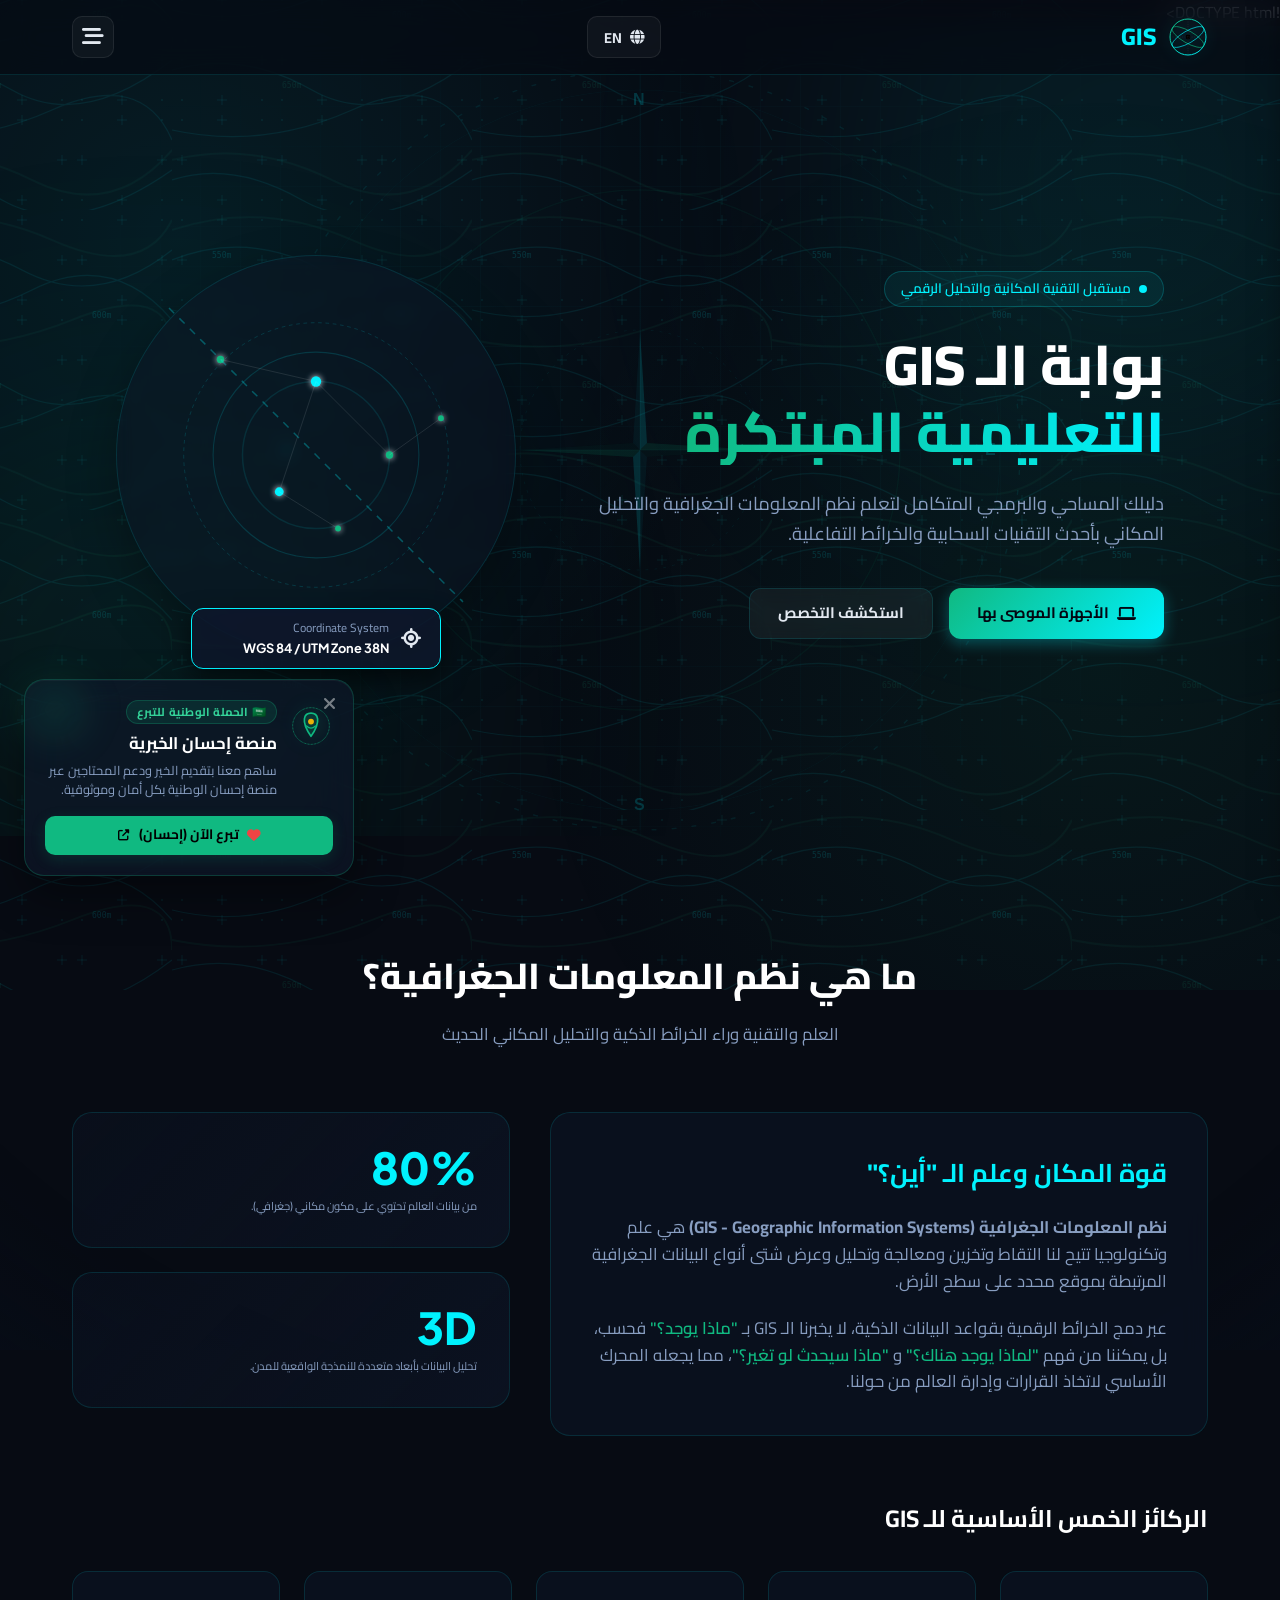
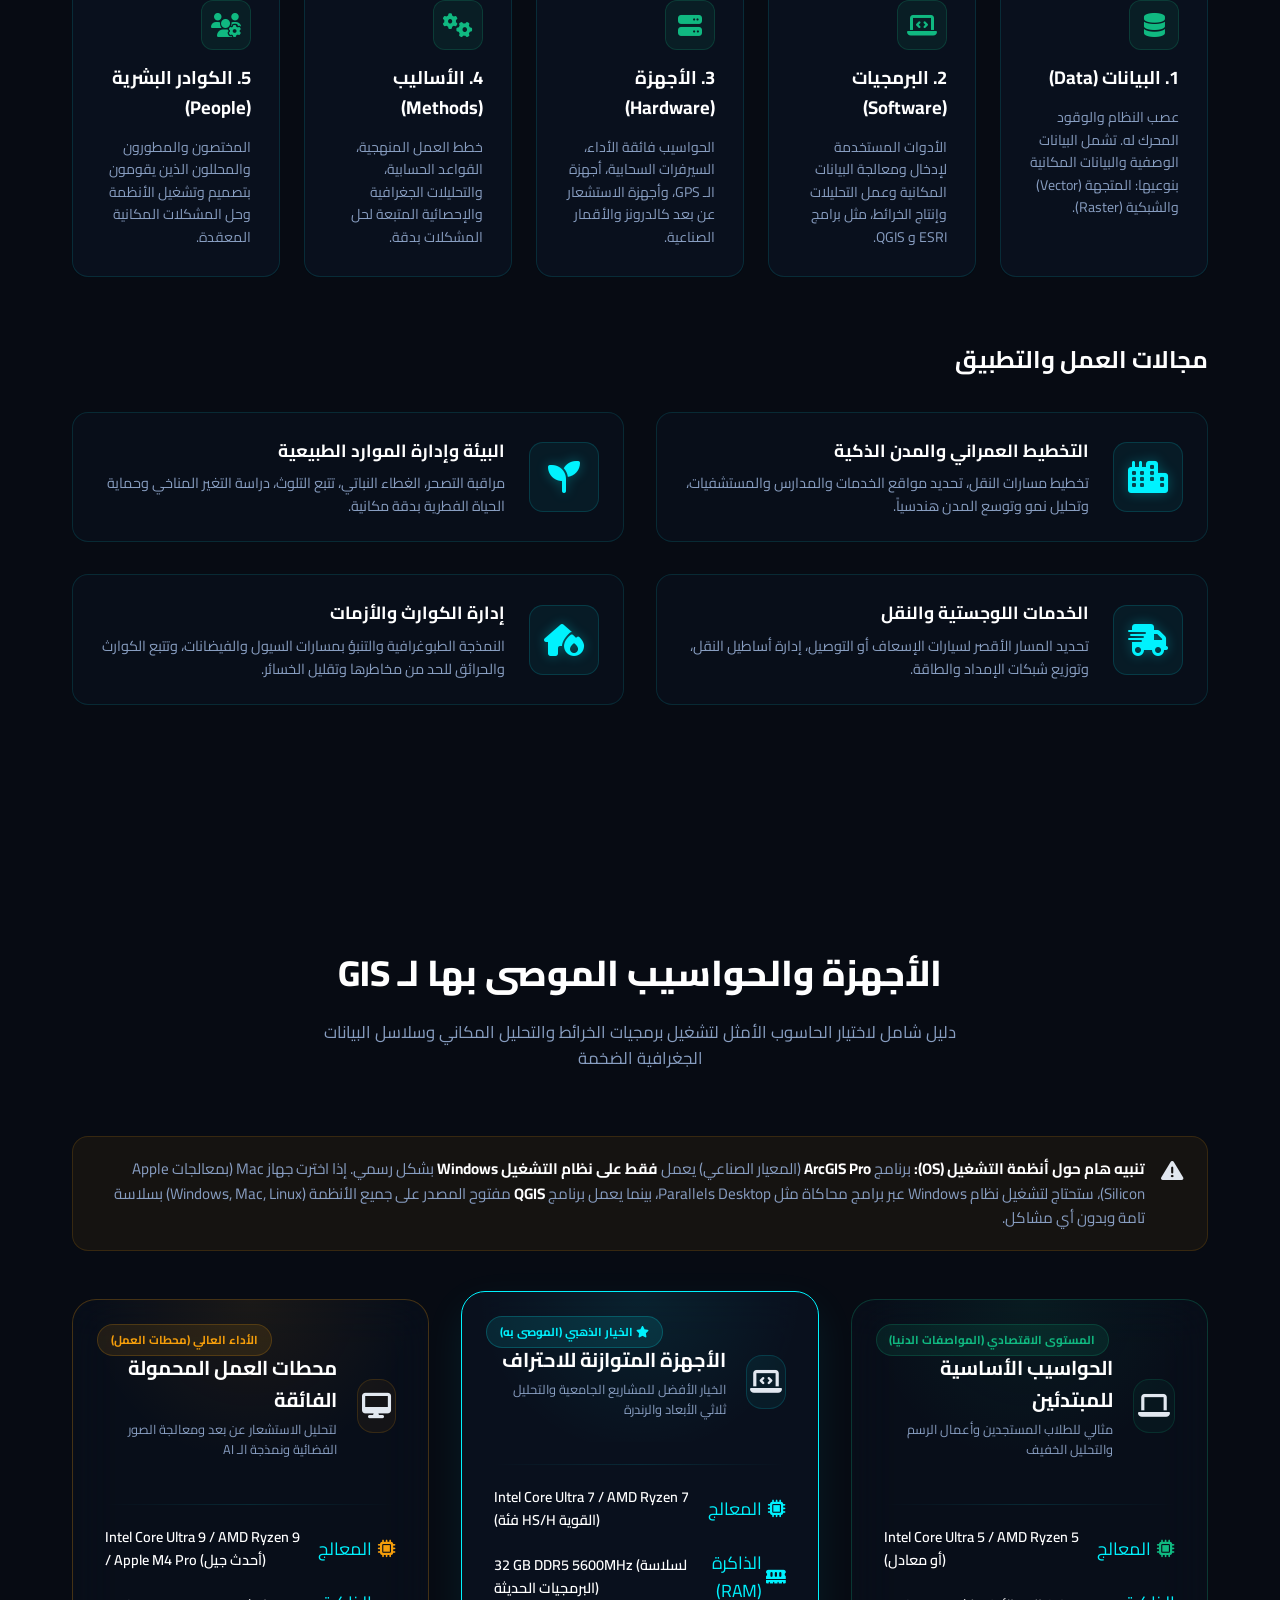
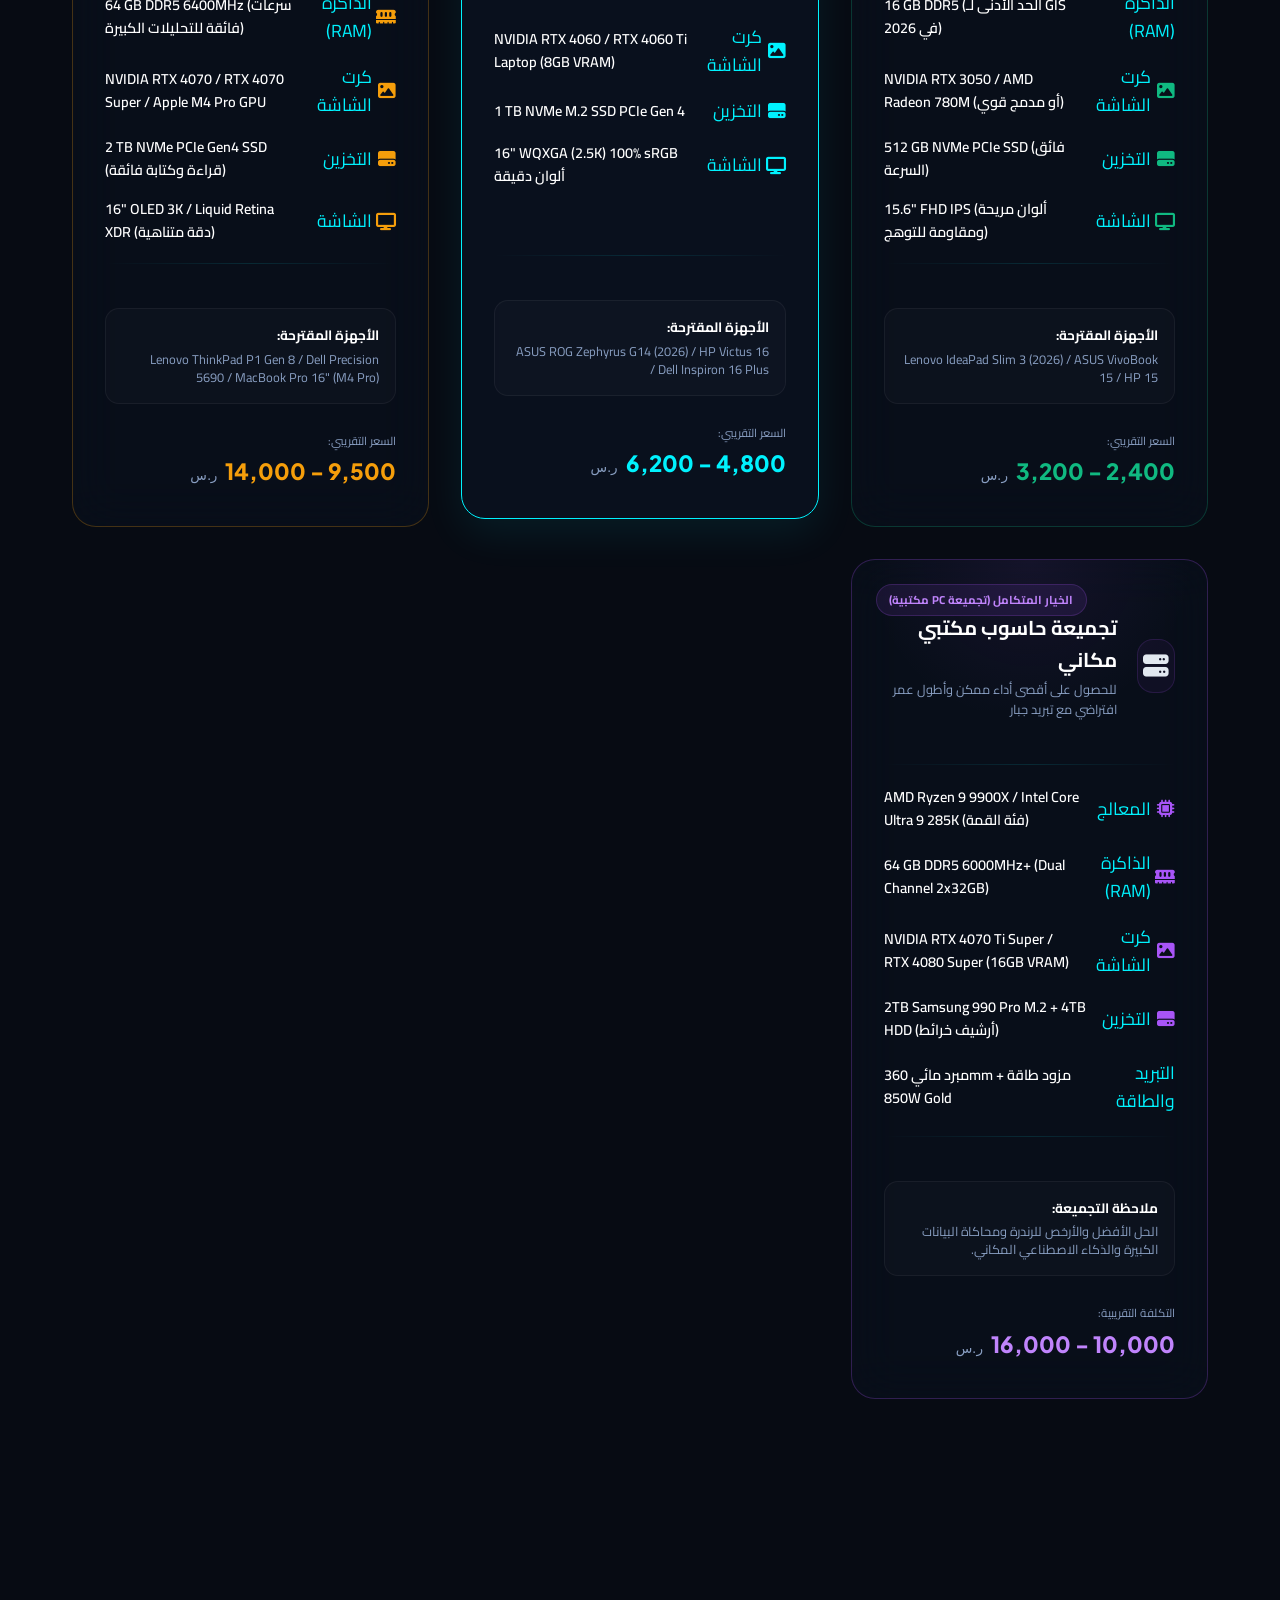
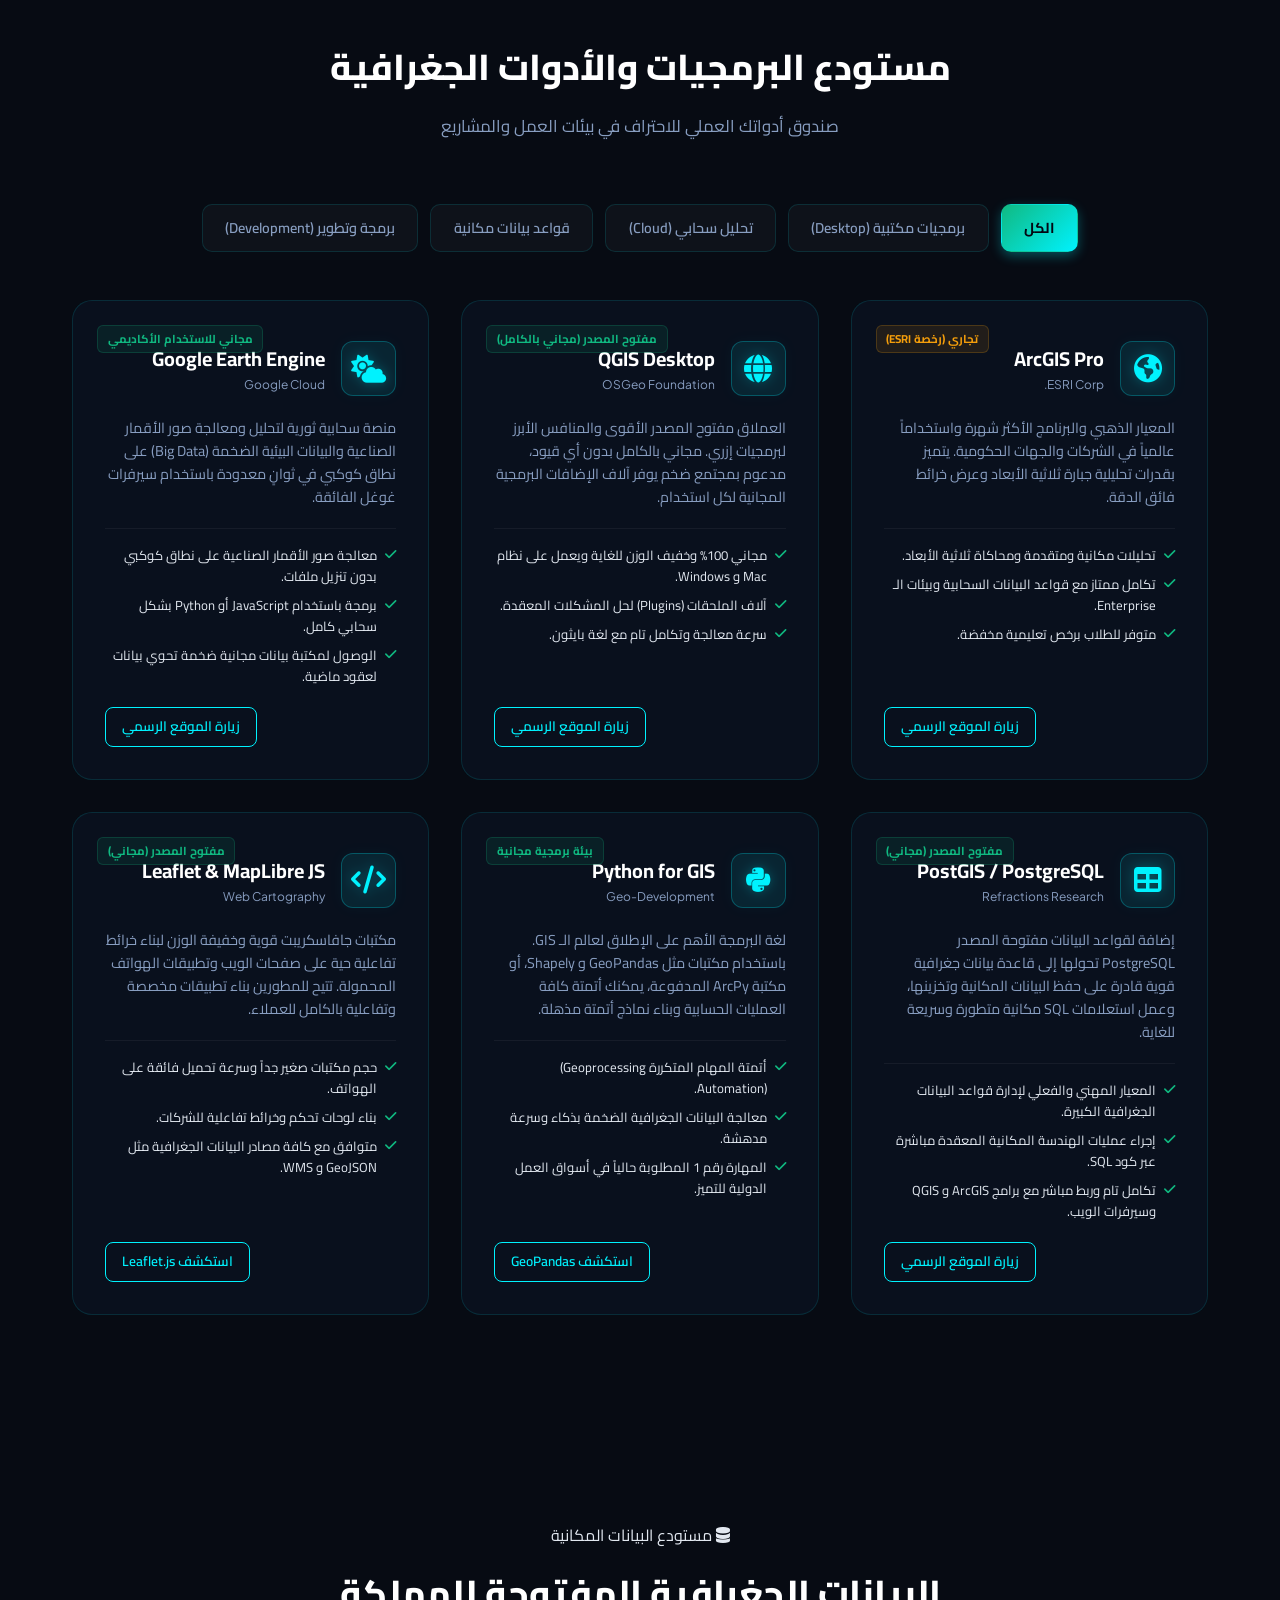
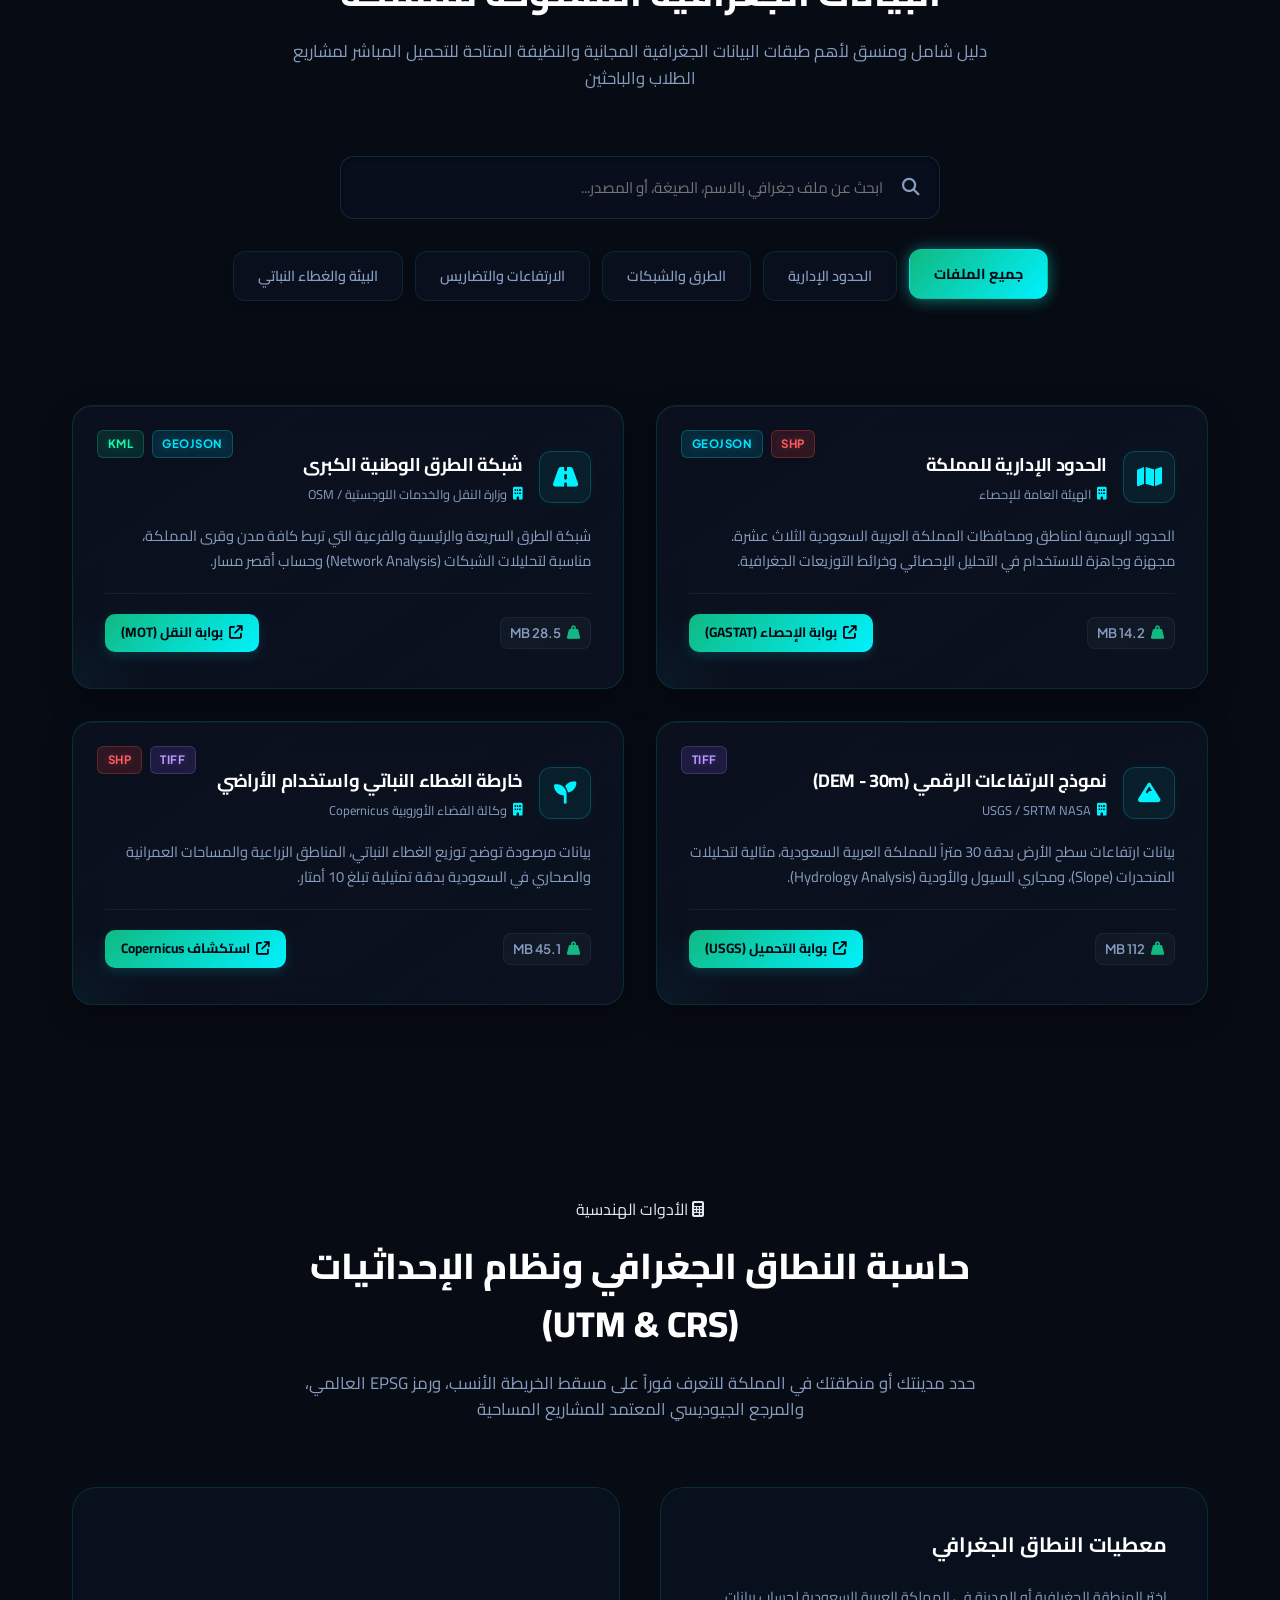
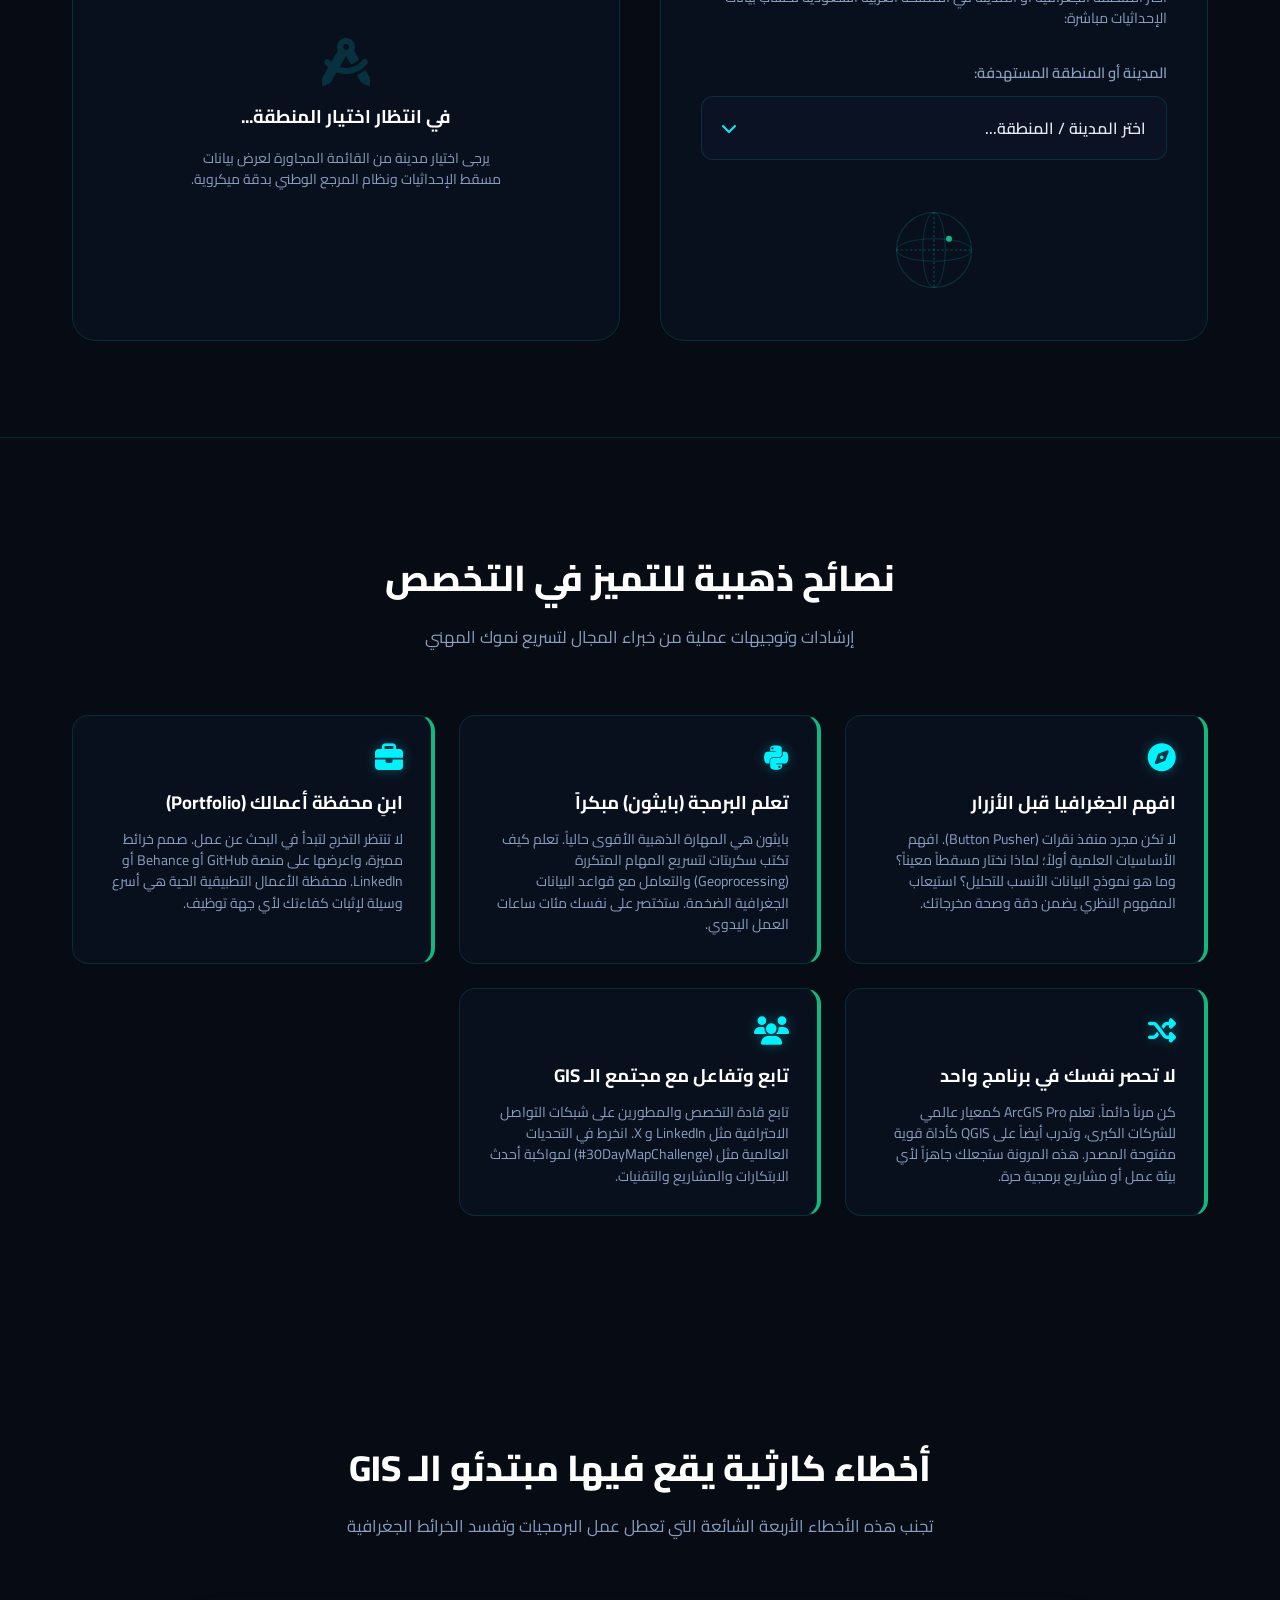
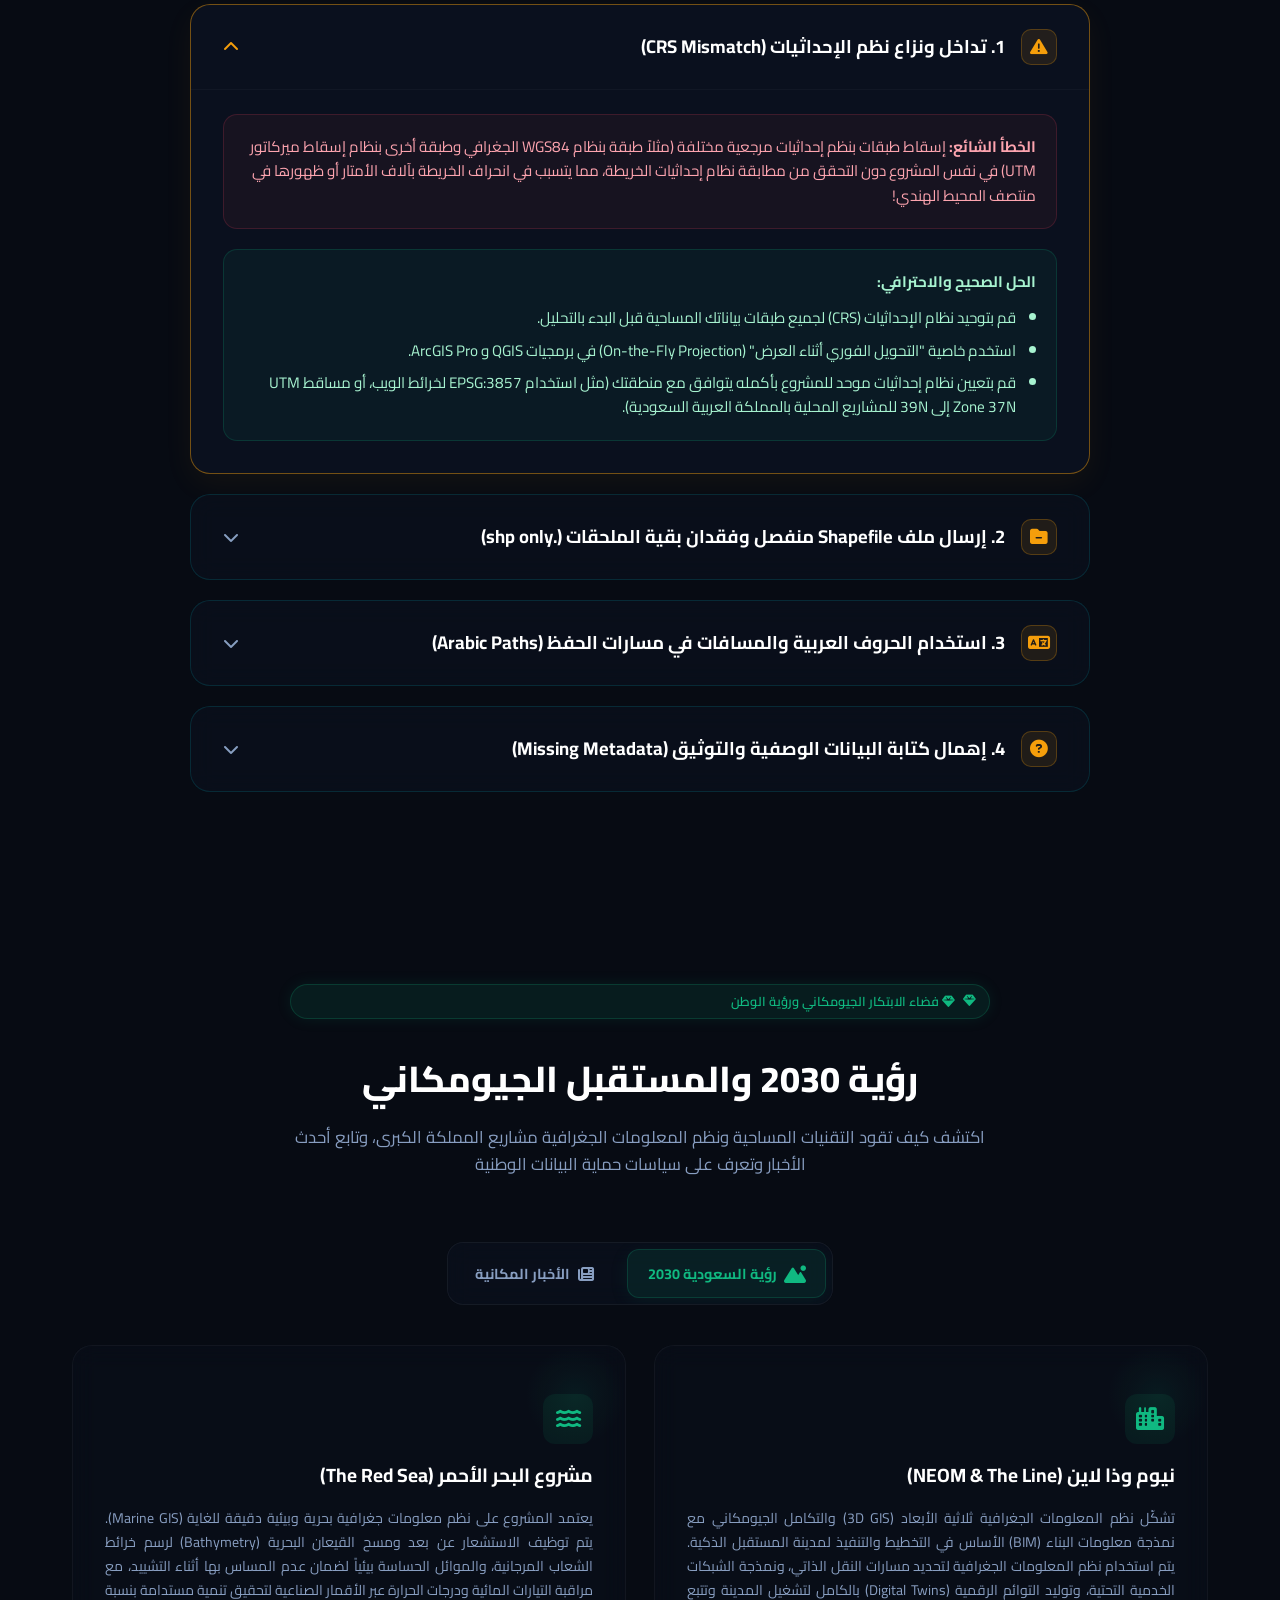
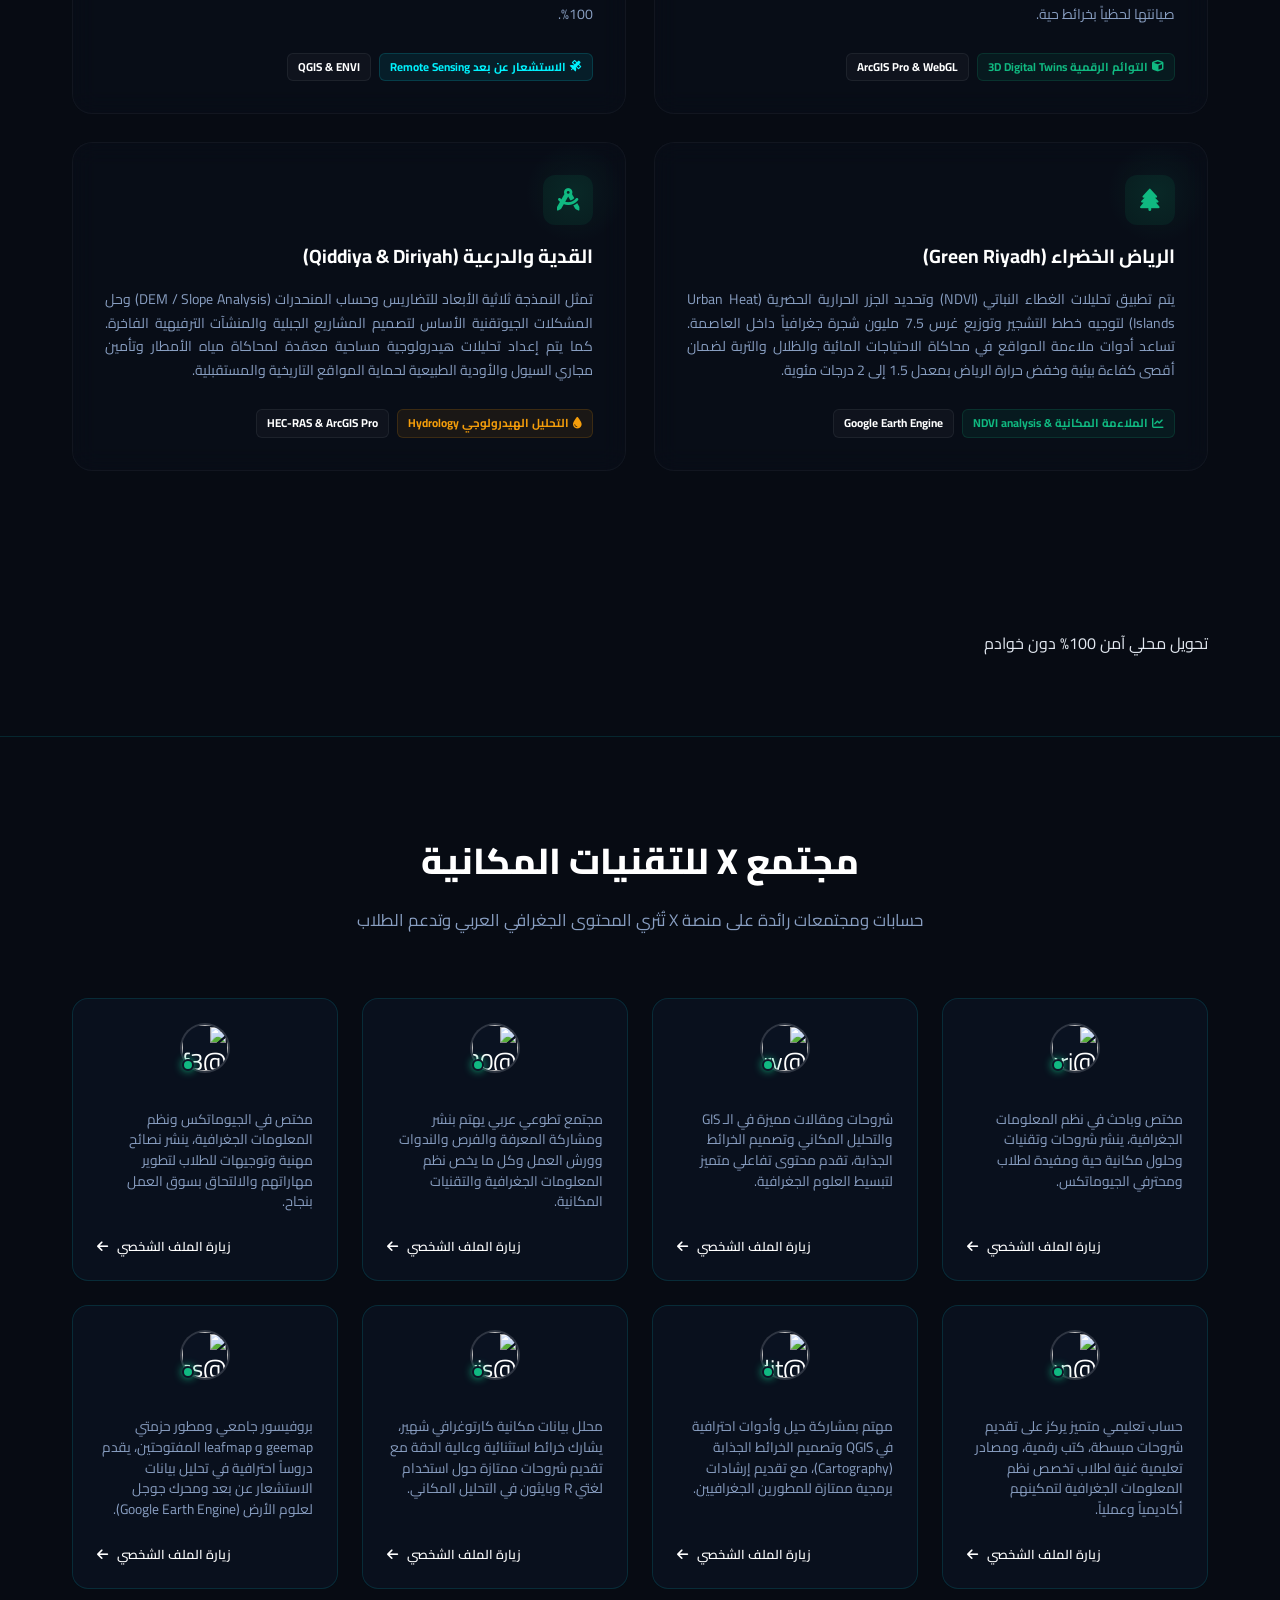
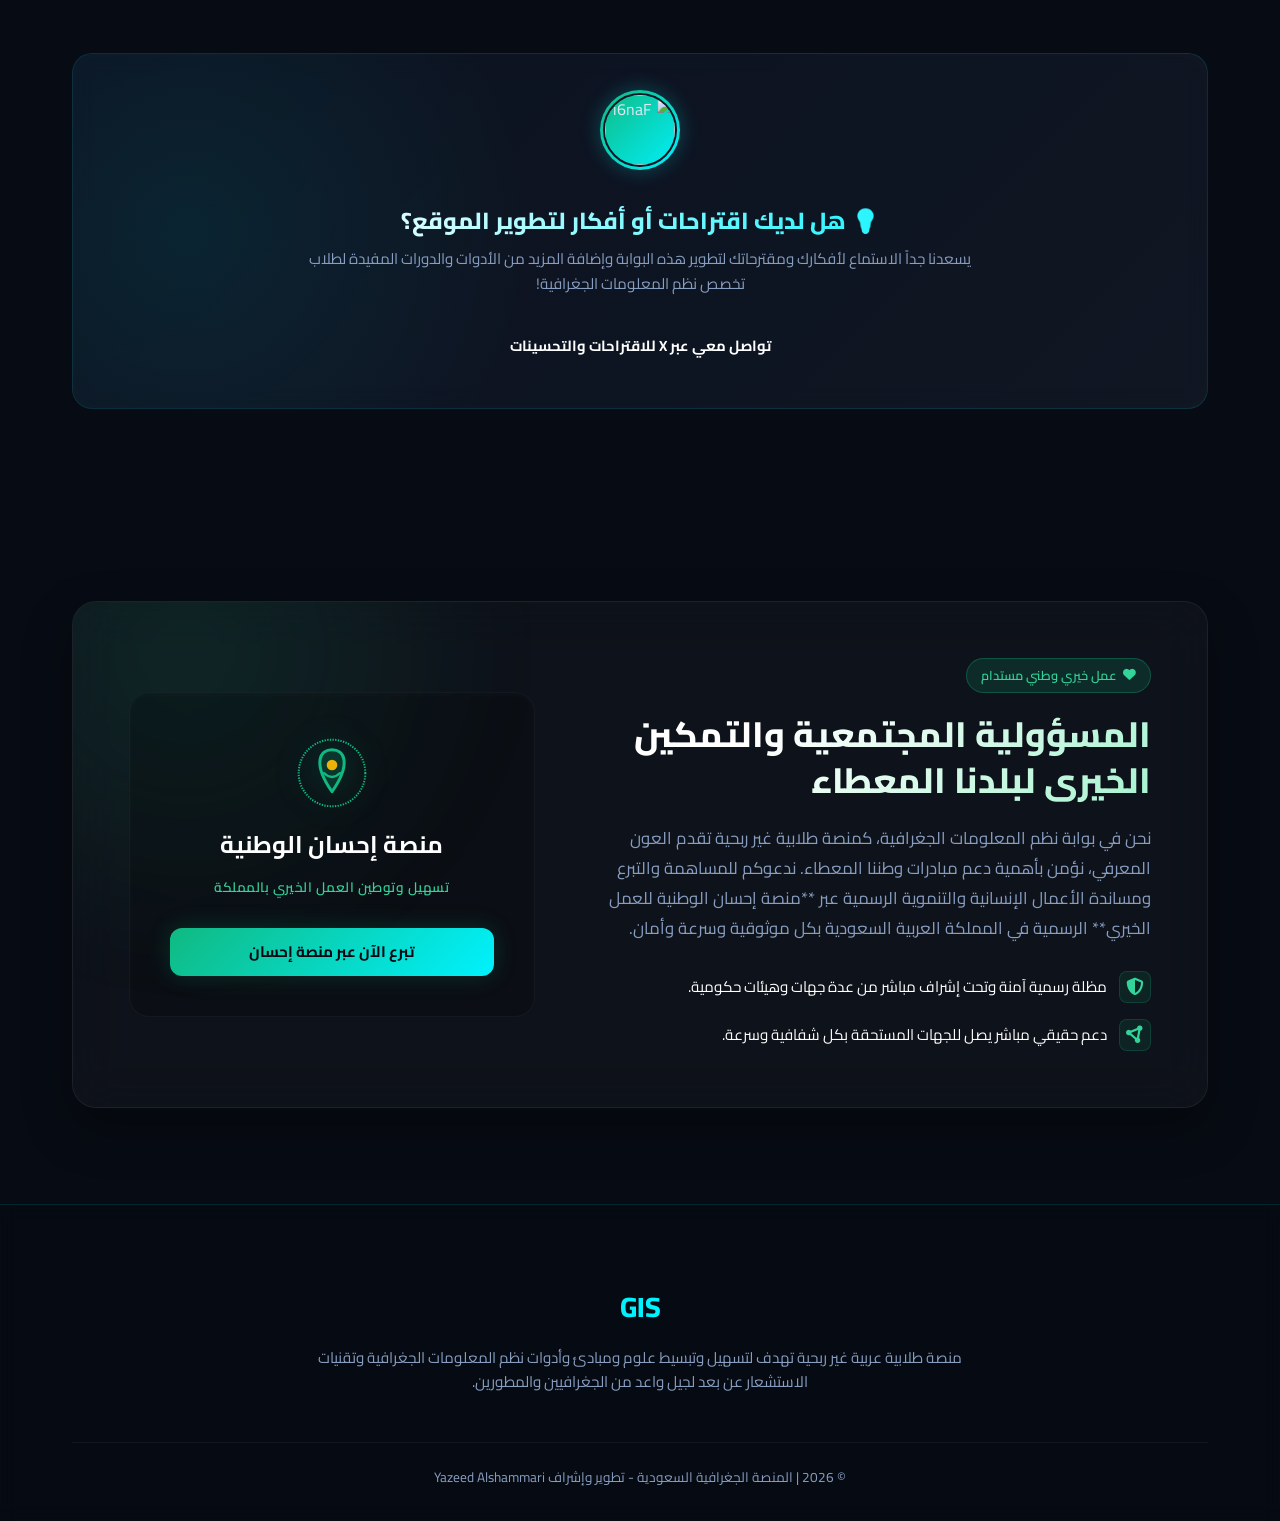
==== index.html @ a64b42aa "Remove manual news contribution form and implement automated live server-based Esri RSS news fetcher" ====
!DOCTYPE html>
<html lang="ar" dir="rtl">
<head>
    <meta charset="UTF-8">
    <meta name="viewport" content="width=device-width, initial-scale=1.0">
    <title data-i18n="documentTitle">بوابة نظم المعلومات الجغرافية والتحليل البيئي | GIS Portal</title>
    <meta name="description" content="منصة تفاعلية لعلوم نظم المعلومات الجغرافية (GIS) والتحليل البيئي ورصد المناخ. دليل البرمجيات، وأدوات الفحص الجغرافي المباشر لدرجات الحرارة والتلوث ومشاريع رؤية 2030.">
    <!-- Open Graph / Social Sharing -->
    <meta property="og:type" content="website">
    <meta property="og:url" content="https://i6naf.github.io/webgis/">
    <meta property="og:title" content="بوابة نظم المعلومات الجغرافية والتحليل البيئي | GIS Portal">
    <meta property="og:description" content="منصة تفاعلية لعلوم نظم المعلومات الجغرافية (GIS) والتحليل البيئي ورصد المناخ. دليل البرمجيات، وأدوات الفحص الجغرافي المباشر لدرجات الحرارة والتلوث ومشاريع رؤية 2030.">
    <meta property="og:image" content="https://i6naf.github.io/webgis/og-image.png">
    <meta property="og:locale" content="ar_SA">
    <meta name="twitter:card" content="summary_large_image">
    <meta name="twitter:title" content="بوابة نظم المعلومات الجغرافية والتحليل البيئي | GIS Portal">
    <meta name="twitter:description" content="منصة تفاعلية لعلوم نظم المعلومات الجغرافية (GIS) والتحليل البيئي ورصد المناخ.">
    <meta name="twitter:image" content="https://i6naf.github.io/webgis/og-image.png">
    
    <!-- Google Fonts -->
    <link rel="preconnect" href="https://fonts.googleapis.com">
    <link rel="preconnect" href="https://fonts.gstatic.com" crossorigin>
    <link href="https://fonts.googleapis.com/css2?family=Cairo:wght@300;400;600;700;800&family=Plus+Jakarta+Sans:wght@300;400;500;600;700&display=swap" rel="stylesheet">
    <!-- Icons -->
    <link rel="stylesheet" href="https://cdnjs.cloudflare.com/ajax/libs/font-awesome/6.4.0/css/all.min.css">

    <link rel="stylesheet" href="styles.css?v=15.0">
</head>
<body data-i18n-document-title="documentTitle">

    <!-- Scroll Progress Indicator -->
    <div id="scroll-progress"></div>

    <!-- Navigation Bar -->
    <header class="navbar-header">
        <div class="navbar-container">
            <a href="#" class="brand-logo" id="logoLink">
                <svg class="logo-svg" viewBox="0 0 100 100" width="40" height="40">
                    <circle cx="50" cy="50" r="45" fill="none" stroke="url(#logo-grad)" stroke-width="2.5"/>
                    <ellipse cx="50" cy="50" rx="45" ry="15" fill="none" stroke="var(--color-primary)" stroke-width="1.5" transform="rotate(30 50 50)"/>
                    <ellipse cx="50" cy="50" rx="45" ry="15" fill="none" stroke="var(--color-secondary)" stroke-width="1.5" transform="rotate(-30 50 50)"/>
                    <circle cx="50" cy="50" r="6" fill="var(--color-primary-glow)"/>
                    <path d="M 50 5 L 50 95 M 5 50 L 95 50" stroke="rgba(255,255,255,0.15)" stroke-width="1" stroke-dasharray="3,3"/>
                    <defs>
                        <linearGradient id="logo-grad" x1="0%" y1="0%" x2="100%" y2="100%">
                            <stop offset="0%" stop-color="var(--color-primary)"/>
                            <stop offset="100%" stop-color="var(--color-secondary)"/>
                        </linearGradient>
                    </defs>
                </svg>
                <span class="brand-text"><span class="highlight">GIS</span></span>
            </a>

            <nav class="nav-menu" id="navMenu">
                <a href="#hero" class="nav-link active" id="nav-hero"><i class="fa-solid fa-house"></i> <span data-i18n="navHome">الرئيسية</span></a>
                <a href="#about" class="nav-link" id="nav-about"><i class="fa-solid fa-circle-info"></i> <span data-i18n="navAbout">عن التخصص</span></a>
                <a href="#devices" class="nav-link" id="nav-devices"><i class="fa-solid fa-laptop"></i> <span data-i18n="navDevices">الأجهزة الموصى بها</span></a>
                <a href="#gis-file-converter" class="nav-link" id="nav-gis-file-converter"><i class="fa-solid fa-file-export text-primary"></i> <span data-i18n="navConverter">محول ملفات GIS</span></a>
                <a href="#software" class="nav-link" id="nav-software"><i class="fa-solid fa-laptop-code"></i> <span data-i18n="navSoftware">البرمجيات</span></a>
                <a href="#spatial-data-hub" class="nav-link" id="nav-spatial-data"><i class="fa-solid fa-database"></i> <span data-i18n="navData">مستودع البيانات</span></a>
                <a href="#utm-crs-calculator" class="nav-link" id="nav-utm-calc"><i class="fa-solid fa-calculator"></i> <span data-i18n="navUtm">حاسبة UTM</span></a>

                <a href="#tips" class="nav-link" id="nav-tips"><i class="fa-solid fa-lightbulb"></i> <span data-i18n="navTips">نصائح ذهبية</span></a>
                <a href="#mistakes" class="nav-link" id="nav-mistakes"><i class="fa-solid fa-triangle-exclamation"></i> <span data-i18n="navMistakes">أخطاء شائعة</span></a>
                <a href="#vision-future" class="nav-link" id="nav-vision-future"><i class="fa-solid fa-gem text-accent"></i> <span data-i18n="navVision">رؤية 2030 والمستقبل</span></a>
                <a href="#x-community" class="nav-link" id="nav-x-community"><i class="fa-brands fa-x-twitter"></i> <span data-i18n="navX">مجتمع X</span></a>
                <a href="#donate" class="nav-link" id="nav-donate" style="color: #34d399; font-weight: 700;"><i class="fa-solid fa-heart"></i> <span data-i18n="navDonate">تبرع لإحسان</span></a>
            </nav>

            <!-- Language Switcher Button -->
            <button id="langToggle" class="lang-toggle-btn" aria-label="Switch Language / تغيير اللغة">
                <i class="fa-solid fa-globe"></i>
                <span class="lang-text">EN</span>
            </button>

            <!-- Mobile Menu Toggle -->
            <button class="mobile-menu-toggle" id="menuToggle" aria-label="فتح القائمة">
                <i class="fa-solid fa-bars-staggered"></i>
            </button>
        </div>
    </header>

    <!-- Mobile Drawer Menu -->
    <div class="mobile-drawer" id="mobileDrawer">
        <div class="drawer-header">
            <span class="drawer-title" data-i18n="drawerTitle">القائمة الرئيسية</span>
            <button class="drawer-close" id="drawerClose" aria-label="إغلاق القائمة">
                <i class="fa-solid fa-xmark"></i>
            </button>
        </div>
        <nav class="drawer-nav">
            <a href="#hero" class="drawer-link active" id="drawer-hero"><i class="fa-solid fa-house"></i> <span data-i18n="navHome">الرئيسية</span></a>
            <a href="#about" class="drawer-link" id="drawer-about"><i class="fa-solid fa-circle-info"></i> <span data-i18n="navAbout">عن التخصص</span></a>
            <a href="#devices" class="drawer-link" id="drawer-devices"><i class="fa-solid fa-laptop"></i> <span data-i18n="navDevices">الأجهزة الموصى بها</span></a>
            <a href="#gis-file-converter" class="drawer-link" id="drawer-gis-file-converter"><i class="fa-solid fa-file-export text-primary"></i> <span data-i18n="navConverter">محول ملفات GIS</span></a>
            <a href="#software" class="drawer-link" id="drawer-software"><i class="fa-solid fa-laptop-code"></i> <span data-i18n="navSoftware">البرمجيات</span></a>
            <a href="#spatial-data-hub" class="drawer-link" id="drawer-spatial-data"><i class="fa-solid fa-database"></i> <span data-i18n="navData">مستودع البيانات</span></a>
            <a href="#utm-crs-calculator" class="drawer-link" id="drawer-utm-calc"><i class="fa-solid fa-calculator"></i> <span data-i18n="navUtm">حاسبة UTM</span></a>

            <a href="#tips" class="drawer-link" id="drawer-tips"><i class="fa-solid fa-lightbulb"></i> <span data-i18n="navTips">نصائح ذهبية</span></a>
            <a href="#mistakes" class="drawer-link" id="drawer-mistakes"><i class="fa-solid fa-triangle-exclamation"></i> <span data-i18n="navMistakes">أخطاء شائعة</span></a>
            <a href="#vision-future" class="drawer-link" id="drawer-vision-future"><i class="fa-solid fa-gem text-accent"></i> <span data-i18n="navVision">رؤية 2030 والمستقبل</span></a>
            <a href="#x-community" class="drawer-link" id="drawer-x-community"><i class="fa-brands fa-x-twitter"></i> <span data-i18n="navX">مجتمع X</span></a>
            <a href="#donate" class="drawer-link" id="drawer-donate" style="color: #34d399; font-weight: 700;"><i class="fa-solid fa-heart"></i> <span data-i18n="navDonate">تبرع لإحسان</span></a>
        </nav>
    </div>
    <div class="drawer-overlay" id="drawerOverlay"></div>

    <main>
        <!-- Hero Section -->
        <section id="hero" class="hero-section">
            <div class="hero-bg-grid"></div>
            <div class="hero-circle-glow top-right"></div>
            <div class="hero-circle-glow bottom-left"></div>
            
            <div class="hero-container">
                <div class="hero-content">
                    <div class="hero-badge" id="heroBadge"><span class="pulse-dot"></span> <span data-i18n="heroBadge">مستقبل التقنية المكانية والتحليل الرقمي</span></div>
                    <h1 class="hero-title" id="heroTitle" data-i18n="heroTitle">
                        بوابة الـ GIS <br>
                        <span class="gradient-text">التعليمية المبتكرة</span>
                    </h1>
                    <p class="hero-subtitle" id="heroSubtitle" data-i18n="heroSubtitle">
                        دليلك المساحي والبرمجي المتكامل لتعلم نظم المعلومات الجغرافية والتحليل المكاني بأحدث التقنيات السحابية والخرائط التفاعلية.
                    </p>
                    <div class="hero-actions" id="heroActions">
                        <a href="#devices" class="btn btn-primary" id="btnExplore"><i class="fa-solid fa-laptop"></i> <span data-i18n="btnExplore">الأجهزة الموصى بها</span></a>
                        <a href="#about" class="btn btn-secondary" id="btnAbout" data-i18n="btnAbout"><i class="fa-solid fa-book-open"></i> استكشف التخصص</a>
                    </div>
                </div>
                <div class="hero-visual" id="heroVisual">
                    <!-- Topographical Map Simulation Container -->
                    <div class="topo-globe-container">
                        <svg class="topo-svg" viewBox="0 0 500 500" width="100%" height="100%">
                            <!-- Contours -->
                            <path class="contour c-1" d="M 250,250 m -100,0 a 100,100 0 1,0 200,0 a 100,100 0 1,0 -200,0" fill="none" stroke="rgba(0, 242, 254, 0.1)" stroke-width="2"/>
                            <path class="contour c-2" d="M 250,250 m -140,0 a 140,140 0 1,0 280,0 a 140,140 0 1,0 -280,0" fill="none" stroke="rgba(0, 242, 254, 0.15)" stroke-width="1.5"/>
                            <path class="contour c-3" d="M 250,250 m -180,0 a 180,180 0 1,0 360,0 a 180,180 0 1,0 -360,0" fill="none" stroke="rgba(0, 242, 254, 0.2)" stroke-width="1" stroke-dasharray="5,5"/>
                            
                            <!-- Custom irregular topography path (represents spatial modeling) -->
                            <path class="topo-line line-1" d="M 50,200 Q 120,80 250,150 T 450,200" fill="none" stroke="var(--color-primary)" stroke-width="2" stroke-opacity="0.8"/>
                            <path class="topo-line line-2" d="M 50,250 Q 150,180 250,300 T 450,250" fill="none" stroke="var(--color-secondary)" stroke-width="2" stroke-opacity="0.6"/>
                            <path class="topo-line line-3" d="M 50,300 Q 180,260 250,380 T 450,320" fill="none" stroke="var(--color-primary-glow)" stroke-width="1.5" stroke-opacity="0.4"/>
                            
                            <!-- Network nodes representing geodatabase and coordinates -->
                            <g class="network-nodes">
                                <circle cx="120" cy="120" r="5" class="node-glow" fill="var(--color-primary)"/>
                                <line x1="120" y1="120" x2="250" y2="150" stroke="rgba(255,255,255,0.15)" stroke-width="1"/>
                                
                                <circle cx="250" cy="150" r="7" class="node-glow" fill="var(--color-secondary)"/>
                                <line x1="250" y1="150" x2="350" y2="250" stroke="rgba(255,255,255,0.15)" stroke-width="1"/>
                                <line x1="250" y1="150" x2="200" y2="300" stroke="rgba(255,255,255,0.15)" stroke-width="1"/>
                                
                                <circle cx="350" cy="250" r="5" class="node-glow" fill="var(--color-primary)"/>
                                <line x1="350" y1="250" x2="420" y2="200" stroke="rgba(255,255,255,0.15)" stroke-width="1"/>
                                
                                <circle cx="200" cy="300" r="6" class="node-glow" fill="var(--color-secondary)"/>
                                <line x1="200" y1="300" x2="280" y2="350" stroke="rgba(255,255,255,0.15)" stroke-width="1"/>
                                
                                <circle cx="280" cy="350" r="4" class="node-glow" fill="var(--color-primary)"/>
                                <circle cx="420" cy="200" r="4" class="node-glow" fill="var(--color-primary)"/>
                            </g>
                            
                            <!-- Outer scanning line -->
                            <line x1="50" y1="50" x2="450" y2="450" class="radar-scanner" stroke="rgba(0, 242, 254, 0.3)" stroke-width="2" stroke-dasharray="10,10"/>
                        </svg>
                        <div class="globe-label-card" id="globeLabel">
                            <i class="fa-solid fa-location-crosshairs text-primary"></i>
                            <div class="text-group">
                                <span class="label-title">Coordinate System</span>
                                <span class="label-value font-mono">WGS 84 / UTM Zone 38N</span>
                            </div>
                        </div>
                    </div>
                </div>
            </div>
        </section>

        <!-- About GIS Section -->
        <section id="about" class="about-section">
            <div class="container">
                <div class="section-header" id="aboutHeader">
                    <h2 class="section-title" data-i18n="aboutTitle">ما هي نظم المعلومات الجغرافية؟</h2>
                    <p class="section-subtitle" data-i18n="aboutSubtitle">العلم والتقنية وراء الخرائط الذكية والتحليل المكاني الحديث</p>
                </div>

                <div class="about-grid">
                    <div class="about-text-card" id="aboutMainText">
                        <h3 data-i18n="aboutCardTitle">قوة المكان وعلم الـ "أين؟"</h3>
                        <p data-i18n="aboutText1">
                            <strong>نظم المعلومات الجغرافية (GIS - Geographic Information Systems)</strong> هي علم وتكنولوجيا تتيح لنا التقاط وتخزين ومعالجة وتحليل وعرض شتى أنواع البيانات الجغرافية المرتبطة بموقع محدد على سطح الأرض.
                        </p>
                        <p data-i18n="aboutText2">
                            عبر دمج الخرائط الرقمية بقواعد البيانات الذكية، لا يخبرنا الـ GIS بـ <em>"ماذا يوجد؟"</em> فحسب، بل يمكننا من فهم <em>"لماذا يوجد هناك؟"</em> و <em>"ماذا سيحدث لو تغير؟"</em>، مما يجعله المحرك الأساسي لاتخاذ القرارات وإدارة العالم من حولنا.
                        </p>
                    </div>
                    
                    <div class="stats-mini-grid">
                        <div class="stat-card" id="stat1">
                            <span class="stat-num font-mono" data-i18n="statNum1">80%</span>
                            <span class="stat-label" data-i18n="statLabel1">من بيانات العالم تحتوي على مكون مكاني (جغرافي).</span>
                        </div>
                        <div class="stat-card" id="stat2">
                            <span class="stat-num font-mono" data-i18n="statNum2">3D</span>
                            <span class="stat-label" data-i18n="statLabel2">تحليل البيانات بأبعاد متعددة للنمذجة الواقعية للمدن.</span>
                        </div>
                    </div>
                </div>

                <!-- 5 Pillars of GIS -->
                <h3 class="subsection-title" id="pillarsTitle" data-i18n="pillarsTitle">الركائز الخمس الأساسية للـ GIS</h3>
                <div class="pillars-grid">
                    <!-- 1. Data -->
                    <div class="pillar-card" id="pillar-data">
                        <div class="pillar-icon"><i class="fa-solid fa-database"></i></div>
                        <h4 data-i18n="pillarTitle1">1. البيانات (Data)</h4>
                        <p data-i18n="pillarDesc1">عصب النظام والوقود المحرك له. تشمل البيانات الوصفية والبيانات المكانية بنوعيها: المتجهة (Vector) والشبكية (Raster).</p>
                    </div>
                    <!-- 2. Software -->
                    <div class="pillar-card" id="pillar-software">
                        <div class="pillar-icon"><i class="fa-solid fa-laptop-code"></i></div>
                        <h4 data-i18n="pillarTitle2">2. البرمجيات (Software)</h4>
                        <p data-i18n="pillarDesc2">الأدوات المستخدمة لإدخال ومعالجة البيانات المكانية وعمل التحليلات وإنتاج الخرائط، مثل برامج ESRI و QGIS.</p>
                    </div>
                    <!-- 3. Hardware -->
                    <div class="pillar-card" id="pillar-hardware">
                        <div class="pillar-icon"><i class="fa-solid fa-server"></i></div>
                        <h4 data-i18n="pillarTitle3">3. الأجهزة (Hardware)</h4>
                        <p data-i18n="pillarDesc3">الحواسيب فائقة الأداء، السيرفرات السحابية، أجهزة الـ GPS، وأجهزة الاستشعار عن بعد كالدرونز والأقمار الصناعية.</p>
                    </div>
                    <!-- 4. Methods -->
                    <div class="pillar-card" id="pillar-methods">
                        <div class="pillar-icon"><i class="fa-solid fa-gears"></i></div>
                        <h4 data-i18n="pillarTitle4">4. الأساليب (Methods)</h4>
                        <p data-i18n="pillarDesc4">خطط العمل المنهجية، القواعد الحسابية، والتحليلات الجغرافية والإحصائية المتبعة لحل المشكلات بدقة.</p>
                    </div>
                    <!-- 5. People -->
                    <div class="pillar-card" id="pillar-people">
                        <div class="pillar-icon"><i class="fa-solid fa-users-gear"></i></div>
                        <h4 data-i18n="pillarTitle5">5. الكوادر البشرية (People)</h4>
                        <p data-i18n="pillarDesc5">المختصون والمطورون والمحللون الذين يقومون بتصميم وتشغيل الأنظمة وحل المشكلات المكانية المعقدة.</p>
                    </div>
                </div>

                <!-- Career Fields -->
                <h3 class="subsection-title" id="careersTitle" data-i18n="careersTitle">مجالات العمل والتطبيق</h3>
                <div class="careers-grid">
                    <div class="career-item" id="career-urban">
                        <div class="career-img-wrapper">
                            <i class="fa-solid fa-city career-vector-icon"></i>
                        </div>
                        <div class="career-info">
                            <h5 data-i18n="careerTitle1">التخطيط العمراني والمدن الذكية</h5>
                            <p data-i18n="careerDesc1">تخطيط مسارات النقل، تحديد مواقع الخدمات والمدارس والمستشفيات، وتحليل نمو وتوسع المدن هندسياً.</p>
                        </div>
                    </div>
                    <div class="career-item" id="career-env">
                        <div class="career-img-wrapper">
                            <i class="fa-solid fa-seedling career-vector-icon"></i>
                        </div>
                        <div class="career-info">
                            <h5 data-i18n="careerTitle2">البيئة وإدارة الموارد الطبيعية</h5>
                            <p data-i18n="careerDesc2">مراقبة التصحر، الغطاء النباتي، تتبع التلوث، دراسة التغير المناخي وحماية الحياة الفطرية بدقة مكانية.</p>
                        </div>
                    </div>
                    <div class="career-item" id="career-logistics">
                        <div class="career-img-wrapper">
                            <i class="fa-solid fa-truck-fast career-vector-icon"></i>
                        </div>
                        <div class="career-info">
                            <h5 data-i18n="careerTitle3">الخدمات اللوجستية والنقل</h5>
                            <p data-i18n="careerDesc3">تحديد المسار الأقصر لسيارات الإسعاف أو التوصيل، إدارة أساطيل النقل، وتوزيع شبكات الإمداد والطاقة.</p>
                        </div>
                    </div>
                    <div class="career-item" id="career-disaster">
                        <div class="career-img-wrapper">
                            <i class="fa-solid fa-house-fire career-vector-icon"></i>
                        </div>
                        <div class="career-info">
                            <h5 data-i18n="careerTitle4">إدارة الكوارث والأزمات</h5>
                            <p data-i18n="careerDesc4">النمذجة الطبوغرافية والتنبؤ بمسارات السيول والفيضانات، وتتبع الكوارث والحرائق للحد من مخاطرها وتقليل الخسائر.</p>
                        </div>
                    </div>
                </div>
            </div>
        </section>

        <!-- Recommended Hardware & Devices Section -->
        <section id="devices" class="devices-section">
            <div class="container">
                <div class="section-header" id="devicesHeader">
                    <h2 class="section-title" data-i18n="hardwareTitle">الأجهزة والحواسيب الموصى بها لـ GIS</h2>
                    <p class="section-subtitle" data-i18n="hardwareSubtitle">دليل شامل لاختيار الحاسوب الأمثل لتشغيل برمجيات الخرائط والتحليل المكاني وسلاسل البيانات الجغرافية الضخمة</p>
                </div>

                <div class="devices-advisory" id="devicesAdvisory">
                    <div class="advisory-icon"><i class="fa-solid fa-triangle-exclamation text-accent"></i></div>
                    <div class="advisory-text" data-i18n="hardwareWarning">
                        <strong>تنبيه هام حول أنظمة التشغيل (OS):</strong> برنامج <strong>ArcGIS Pro</strong> (المعيار الصناعي) يعمل <strong>فقط على نظام التشغيل Windows</strong> بشكل رسمي. إذا اخترت جهاز Mac (بمعالجات Apple Silicon)، ستحتاج لتشغيل نظام Windows عبر برامج محاكاة مثل Parallels Desktop، بينما يعمل برنامج <strong>QGIS</strong> مفتوح المصدر على جميع الأنظمة (Windows, Mac, Linux) بسلاسة تامة وبدون أي مشاكل.
                    </div>
                </div>

                <div class="devices-grid">
                    <!-- Card 1: Entry Level -->
                    <div class="device-card border-emerald" id="device-entry">
                        <div class="device-glow"></div>
                        <div class="device-badge badge-emerald" data-i18n="deviceBadge1">المستوى الاقتصادي (المواصفات الدنيا)</div>
                        <div class="device-header">
                            <div class="device-icon-wrapper"><i class="fa-solid fa-laptop text-primary"></i></div>
                            <div class="device-title-group">
                                <h3 data-i18n="deviceTitle1">الحواسيب الأساسية للمبتدئين</h3>
                                <p data-i18n="deviceDesc1">مثالي للطلاب المستجدين وأعمال الرسم والتحليل الخفيف</p>
                            </div>
                        </div>
                        <div class="specs-divider"></div>
                        <ul class="device-specs-list">
                            <li>
                                <span class="spec-icon"><i class="fa-solid fa-microchip"></i> <span data-i18n="specCpu">المعالج</span></span>
                                <span class="spec-value" data-i18n="entryCpu">Intel Core Ultra 5 / AMD Ryzen 5 (جيل حديث)</span>
                            </li>
                            <li>
                                <span class="spec-icon" data-i18n="specRam"><i class="fa-solid fa-memory"></i> الذاكرة (RAM)</span>
                                <span class="spec-value" data-i18n="entryRam">16 GB DDR5 (الحد الأدنى لـ GIS في 2026)</span>
                            </li>
                            <li>
                                <span class="spec-icon"><i class="fa-solid fa-image"></i> <span data-i18n="specGpu">كرت الشاشة</span></span>
                                <span class="spec-value"><span data-i18n="entryGpu">NVIDIA RTX 3050 / AMD Radeon 780M (أو مدمج قوي)</span></span>
                            </li>
                            <li>
                                <span class="spec-icon"><i class="fa-solid fa-hdd"></i> <span data-i18n="specStorage">التخزين</span></span>
                                <span class="spec-value"><span data-i18n="entryStorage">512 GB NVMe PCIe SSD (فائق السرعة)</span></span>
                            </li>
                            <li>
                                <span class="spec-icon"><i class="fa-solid fa-display"></i> <span data-i18n="specDisplay">الشاشة</span></span>
                                <span class="spec-value"><span data-i18n="entryDisplay">15.6" FHD IPS (ألوان مريحة ومقاومة للتوهج)</span></span>
                            </li>
                        </ul>
                        <div class="specs-divider"></div>
                        <div class="suggested-models">
                            <h4 data-i18n="deviceNominees">الأجهزة المقترحة:</h4>
                            <p data-i18n="entryList">Lenovo IdeaPad Slim 5 (Core Ultra) / Acer Aspire 5 / HP Victus 15 (اقتصادي)</p>
                        </div>
                        <div class="device-footer">
                            <div class="price-tag">
                                <span class="price-label" data-i18n="proPriceLabel">السعر التقريبي:</span>
                                <span class="price-val font-mono">2,400 - 3,200 <span class="currency" data-i18n="currency">ر.س</span></span>
                            </div>
                        </div>
                    </div>

                    <!-- Card 2: Recommended -->
                    <div class="device-card border-cyan active-card" id="device-recommended">
                        <div class="device-glow"></div>
                        <div class="device-badge badge-cyan"><i class="fa-solid fa-star"></i> <span data-i18n="deviceBadge2">الخيار الذهبي (الموصى به)</span></div>
                        <div class="device-header">
                            <div class="device-icon-wrapper"><i class="fa-solid fa-laptop-code text-secondary"></i></div>
                            <div class="device-title-group">
                                <h3 data-i18n="deviceTitle2">الأجهزة المتوازنة للاحتراف</h3>
                                <p data-i18n="deviceDesc2">الخيار الأفضل للمشاريع الجامعية والتحليل ثلاثي الأبعاد والرندرة</p>
                            </div>
                        </div>
                        <div class="specs-divider"></div>
                        <ul class="device-specs-list">
                            <li>
                                <span class="spec-icon"><i class="fa-solid fa-microchip"></i> <span data-i18n="specCpu">المعالج</span></span>
                                <span class="spec-value"><span data-i18n="midCpu">Intel Core Ultra 7 / AMD Ryzen 7 (فئة HS/H القوية)</span></span>
                            </li>
                            <li>
                                <span class="spec-icon"><i class="fa-solid fa-memory"></i> <span data-i18n="specRam">الذاكرة (RAM)</span></span>
                                <span class="spec-value"><span data-i18n="midRam">32 GB DDR5 5600MHz (لسلاسة البرمجيات الحديثة)</span></span>
                            </li>
                            <li>
                                <span class="spec-icon"><i class="fa-solid fa-image"></i> <span data-i18n="specGpu">كرت الشاشة</span></span>
                                <span class="spec-value"><span data-i18n="midGpu">NVIDIA RTX 4060 / RTX 4060 Ti Laptop (8GB VRAM)</span></span>
                            </li>
                            <li>
                                <span class="spec-icon"><i class="fa-solid fa-hdd"></i> <span data-i18n="specStorage">التخزين</span></span>
                                <span class="spec-value"><span data-i18n="midStorage">1 TB NVMe M.2 SSD PCIe Gen 4</span></span>
                            </li>
                            <li>
                                <span class="spec-icon"><i class="fa-solid fa-display"></i> <span data-i18n="specDisplay">الشاشة</span></span>
                                <span class="spec-value"><span data-i18n="midDisplay">16" WQXGA (2.5K) 100% sRGB ألوان دقيقة</span></span>
                            </li>
                        </ul>
                        <div class="specs-divider"></div>
                        <div class="suggested-models">
                            <h4 data-i18n="deviceNominees">الأجهزة المقترحة:</h4>
                            <p data-i18n="midList">ASUS ROG Zephyrus G14 (2026) / HP Victus 16 / Dell Inspiron 16 Plus</p>
                        </div>
                        <div class="device-footer">
                            <div class="price-tag">
                                <span class="price-label" data-i18n="proPriceLabel">السعر التقريبي:</span>
                                <span class="price-val font-mono">4,800 - 6,200 <span class="currency" data-i18n="currency">ر.س</span></span>
                            </div>
                        </div>
                    </div>

                    <!-- Card 3: Advanced Workstation -->
                    <div class="device-card border-amber" id="device-workstation">
                        <div class="device-glow"></div>
                        <div class="device-badge badge-amber" data-i18n="deviceBadge3">الأداء العالي (محطات العمل)</div>
                        <div class="device-header">
                            <div class="device-icon-wrapper"><i class="fa-solid fa-desktop text-accent"></i></div>
                            <div class="device-title-group">
                                <h3 data-i18n="deviceTitle3">محطات العمل المحمولة الفائقة</h3>
                                <p data-i18n="deviceDesc3">لتحليل الاستشعار عن بعد ومعالجة الصور الفضائية ونمذجة الـ AI</p>
                            </div>
                        </div>
                        <div class="specs-divider"></div>
                        <ul class="device-specs-list">
                            <li>
                                <span class="spec-icon"><i class="fa-solid fa-microchip"></i> <span data-i18n="specCpu">المعالج</span></span>
                                <span class="spec-value" data-i18n="proCpu">Intel Core Ultra 9 / AMD Ryzen 9 / Apple M4 Pro (أحدث جيل)</span>
                            </li>
                            <li>
                                <span class="spec-icon"><i class="fa-solid fa-memory"></i> <span data-i18n="specRam">الذاكرة (RAM)</span></span>
                                <span class="spec-value" data-i18n="proRam">64 GB DDR5 6400MHz (سرعات فائقة للتحليلات الكبيرة)</span>
                            </li>
                            <li>
                                <span class="spec-icon"><i class="fa-solid fa-image"></i> <span data-i18n="specGpu">كرت الشاشة</span></span>
                                <span class="spec-value" data-i18n="proGpu">NVIDIA RTX 4070 / RTX 4070 Super / Apple M4 Pro GPU</span>
                            </li>
                            <li>
                                <span class="spec-icon"><i class="fa-solid fa-hdd"></i> <span data-i18n="specStorage">التخزين</span></span>
                                <span class="spec-value" data-i18n="proStorage">2 TB NVMe PCIe Gen4 SSD (قراءة وكتابة فائقة)</span>
                            </li>
                            <li>
                                <span class="spec-icon"><i class="fa-solid fa-display"></i> <span data-i18n="specDisplay">الشاشة</span></span>
                                <span class="spec-value" data-i18n="proDisplay">16" OLED 3K / Liquid Retina XDR (دقة متناهية)</span>
                            </li>
                        </ul>
                        <div class="specs-divider"></div>
                        <div class="suggested-models">
                            <h4 data-i18n="deviceNominees">الأجهزة المقترحة:</h4>
                            <p data-i18n="proList">Lenovo ThinkPad P1 Gen 8 / Dell Precision 5690 / MacBook Pro 16" (M4 Pro)</p>
                        </div>
                        <div class="device-footer">
                            <div class="price-tag">
                                <span class="price-label" data-i18n="proPriceLabel">السعر التقريبي:</span>
                                <span class="price-val font-mono">9,500 - 14,000 <span class="currency" data-i18n="currency">ر.س</span></span>
                            </div>
                        </div>
                    </div>

                    <!-- Card 4: Desktop PC Build -->
                    <div class="device-card border-purple" id="device-pc-build">
                        <div class="device-glow"></div>
                        <div class="device-badge badge-purple" data-i18n="deviceBadge4">الخيار المتكامل (تجميعة PC مكتبية)</div>
                        <div class="device-header">
                            <div class="device-icon-wrapper"><i class="fa-solid fa-server text-purple"></i></div>
                            <div class="device-title-group">
                                <h3 data-i18n="deviceTitle4">تجميعة حاسوب مكتبي مكاني</h3>
                                <p data-i18n="deviceDesc4">للحصول على أقصى أداء ممكن وأطول عمر افتراضي مع تبريد جبار</p>
                            </div>
                        </div>
                        <div class="specs-divider"></div>
                        <ul class="device-specs-list">
                            <li>
                                <span class="spec-icon"><i class="fa-solid fa-microchip"></i> <span data-i18n="specCpu">المعالج</span></span>
                                <span class="spec-value" data-i18n="pcCpu">AMD Ryzen 9 9900X / Intel Core Ultra 9 285K</span>
                            </li>
                            <li>
                                <span class="spec-icon"><i class="fa-solid fa-memory"></i> <span data-i18n="specRam">الذاكرة (RAM)</span></span>
                                <span class="spec-value" data-i18n="pcRam">64 GB DDR5 6400MHz (Dual Channel 2x32GB)</span>
                            </li>
                            <li>
                                <span class="spec-icon"><i class="fa-solid fa-image"></i> <span data-i18n="specGpu">كرت الشاشة</span></span>
                                <span class="spec-value" data-i18n="pcGpu">NVIDIA RTX 4070 Ti Super / RTX 4080 Super (16GB VRAM)</span>
                            </li>
                            <li>
                                <span class="spec-icon"><i class="fa-solid fa-hdd"></i> <span data-i18n="specStorage">التخزين</span></span>
                                <span class="spec-value" data-i18n="pcStorage">2TB Samsung 990 Pro M.2 + 4TB HDD (أرشيف خرائط)</span>
                            </li>
                            <li>
                                <span class="spec-icon" data-i18n="specCooling"><i class="fa-solid fa-fan"></i> التبريد والطاقة</span>
                                <span class="spec-value" data-i18n="pcCooling">مبرد مائي 360mm + مزود طاقة 850W Gold</span>
                            </li>
                        </ul>
                        <div class="specs-divider"></div>
                        <div class="suggested-models">
                            <h4 data-i18n="deviceNoteTitle">ملاحظة التجميعة:</h4>
                            <p data-i18n="pcNote">الحل الأفضل والأرخص للرندرة ومحاكاة البيانات الكبيرة والذكاء الاصطناعي المكاني.</p>
                        </div>
                        <div class="device-footer">
                            <div class="price-tag">
                                <span class="price-label" data-i18n="pcPriceLabel">التكلفة التقريبية:</span>
                                <span class="price-val font-mono">10,000 - 16,000 <span class="currency" data-i18n="currency">ر.س</span></span>
                            </div>
                        </div>
                    </div>
                </div>
            </div>
        </section>

        <!-- Software Showcase Section -->
        <section id="software" class="software-section">
            <div class="container">
                <div class="section-header" id="softwareHeader">
                    <h2 class="section-title" data-i18n="softwareTitle">مستودع البرمجيات والأدوات الجغرافية</h2>
                    <p class="section-subtitle" data-i18n="softwareSubtitle">صندوق أدواتك العملي للاحتراف في بيئات العمل والمشاريع</p>
                </div>

                <!-- Filter Controls -->
                <div class="filter-wrapper" id="softwareFilters">
                    <button class="filter-btn active" data-filter="all" data-i18n="filterAll">الكل</button>
                    <button class="filter-btn" data-filter="desktop" data-i18n="filterDesktop">برمجيات مكتبية (Desktop)</button>
                    <button class="filter-btn" data-filter="cloud" data-i18n="filterCloud">تحليل سحابي (Cloud)</button>
                    <button class="filter-btn" data-filter="database" data-i18n="filterDatabase">قواعد بيانات مكانية</button>
                    <button class="filter-btn" data-filter="dev" data-i18n="filterDev">برمجة وتطوير (Development)</button>
                </div>

                <!-- Software Grid -->
                <div class="software-grid" id="softwareGrid">
                    <!-- 1. ArcGIS Pro -->
                    <div class="software-card" data-category="desktop">
                        <div class="sw-badge sw-commercial" data-i18n="badgeCommercial">تجاري (رخصة ESRI)</div>
                        <div class="sw-header">
                            <div class="sw-icon"><i class="fa-solid fa-earth-americas"></i></div>
                            <div class="sw-title-group">
                                <h4 data-i18n="softwareTitle1">ArcGIS Pro</h4>
                                <span class="sw-developer font-mono" data-i18n="softwareDev1">ESRI Corp.</span>
                            </div>
                        </div>
                        <p class="sw-desc" data-i18n="softwareDesc1">
                            المعيار الذهبي والبرنامج الأكثر شهرة واستخداماً عالمياً في الشركات والجهات الحكومية. يتميز بقدرات تحليلية جبارة ثلاثية الأبعاد وعرض خرائط فائق الدقة.
                        </p>
                        <ul class="sw-features">
                            <li><i class="fa-solid fa-check"></i> <span data-i18n="swFeatures1_1">تحليلات مكانية ومتقدمة ومحاكاة ثلاثية الأبعاد.</span></li>
                            <li><i class="fa-solid fa-check"></i> <span data-i18n="swFeatures1_2">تكامل ممتاز مع قواعد البيانات السحابية وبيئات الـ Enterprise.</span></li>
                            <li><i class="fa-solid fa-check"></i> <span data-i18n="swFeatures1_3">متوفر للطلاب برخص تعليمية مخفضة.</span></li>
                        </ul>
                        <div class="sw-footer-action">
                            <a href="https://www.esri.com/en-us/arcgis/products/arcgis-pro/overview" target="_blank" class="btn btn-outline-primary btn-sm" data-i18n="btnLearnMore">زيارة الموقع الرسمي</a>
                        </div>
                    </div>

                    <!-- 2. QGIS -->
                    <div class="software-card" data-category="desktop">
                        <div class="sw-badge sw-free" data-i18n="badgeFree">مفتوح المصدر (مجاني بالكامل)</div>
                        <div class="sw-header">
                            <div class="sw-icon"><i class="fa-solid fa-globe"></i></div>
                            <div class="sw-title-group">
                                <h4 data-i18n="softwareTitle2">QGIS Desktop</h4>
                                <span class="sw-developer font-mono" data-i18n="softwareDev2">OSGeo Foundation</span>
                            </div>
                        </div>
                        <p class="sw-desc" data-i18n="softwareDesc2">
                            العملاق مفتوح المصدر الأقوى والمنافس الأبرز لبرمجيات إزري. مجاني بالكامل بدون أي قيود، مدعوم بمجتمع ضخم يوفر آلاف الإضافات البرمجية المجانية لكل استخدام.
                        </p>
                        <ul class="sw-features">
                            <li><i class="fa-solid fa-check"></i> <span data-i18n="swFeatures2_1">مجاني 100% وخفيف الوزن للغاية ويعمل على نظام Mac و Windows.</span></li>
                            <li><i class="fa-solid fa-check"></i> <span data-i18n="swFeatures2_2">آلاف الملحقات (Plugins) لحل المشكلات المعقدة.</span></li>
                            <li><i class="fa-solid fa-check"></i> <span data-i18n="swFeatures2_3">سرعة معالجة وتكامل تام مع لغة بايثون.</span></li>
                        </ul>
                        <div class="sw-footer-action">
                            <a href="https://qgis.org/" target="_blank" class="btn btn-outline-primary btn-sm" data-i18n="btnLearnMore">زيارة الموقع الرسمي</a>
                        </div>
                    </div>

                    <!-- 3. Google Earth Engine -->
                    <div class="software-card" data-category="cloud">
                        <div class="sw-badge sw-free" data-i18n="badgeAcademic">مجاني للاستخدام الأكاديمي</div>
                        <div class="sw-header">
                            <div class="sw-icon"><i class="fa-solid fa-cloud-sun"></i></div>
                            <div class="sw-title-group">
                                <h4 data-i18n="softwareTitle3">Google Earth Engine</h4>
                                <span class="sw-developer font-mono" data-i18n="softwareDev3">Google Cloud</span>
                            </div>
                        </div>
                        <p class="sw-desc" data-i18n="softwareDesc3">
                            منصة سحابية ثورية لتحليل ومعالجة صور الأقمار الصناعية والبيانات البيئية الضخمة (Big Data) على نطاق كوكبي في ثوانٍ معدودة باستخدام سيرفرات غوغل الفائقة.
                        </p>
                        <ul class="sw-features">
                            <li><i class="fa-solid fa-check"></i> <span data-i18n="swFeatures3_1">معالجة صور الأقمار الصناعية على نطاق كوكبي بدون تنزيل ملفات.</span></li>
                            <li><i class="fa-solid fa-check"></i> <span data-i18n="swFeatures3_2">برمجة باستخدام JavaScript أو Python بشكل سحابي كامل.</span></li>
                            <li><i class="fa-solid fa-check"></i> <span data-i18n="swFeatures3_3">الوصول لمكتبة بيانات مجانية ضخمة تحوي بيانات لعقود ماضية.</span></li>
                        </ul>
                        <div class="sw-footer-action">
                            <a href="https://earthengine.google.com/" target="_blank" class="btn btn-outline-primary btn-sm" data-i18n="btnLearnMore">زيارة الموقع الرسمي</a>
                        </div>
                    </div>

                    <!-- 4. PostGIS -->
                    <div class="software-card" data-category="database">
                        <div class="sw-badge sw-free" data-i18n="badgeDb">مفتوح المصدر (مجاني)</div>
                        <div class="sw-header">
                            <div class="sw-icon"><i class="fa-solid fa-table"></i></div>
                            <div class="sw-title-group">
                                <h4 data-i18n="softwareTitle4">PostGIS / PostgreSQL</h4>
                                <span class="sw-developer font-mono" data-i18n="softwareDev4">Refractions Research</span>
                            </div>
                        </div>
                        <p class="sw-desc" data-i18n="softwareDesc4">
                            إضافة لقواعد البيانات مفتوحة المصدر PostgreSQL تحولها إلى قاعدة بيانات جغرافية قوية قادرة على حفظ البيانات المكانية وتخزينها، وعمل استعلامات SQL مكانية متطورة وسريعة للغاية.
                        </p>
                        <ul class="sw-features">
                            <li><i class="fa-solid fa-check"></i> <span data-i18n="swFeatures4_1">المعيار المهني والفعلي لإدارة قواعد البيانات الجغرافية الكبيرة.</span></li>
                            <li><i class="fa-solid fa-check"></i> <span data-i18n="swFeatures4_2">إجراء عمليات الهندسة المكانية المعقدة مباشرة عبر كود SQL.</span></li>
                            <li><i class="fa-solid fa-check"></i> <span data-i18n="swFeatures4_3">تكامل تام وربط مباشر مع برامج ArcGIS و QGIS وسيرفرات الويب.</span></li>
                        </ul>
                        <div class="sw-footer-action">
                            <a href="https://postgis.net/" target="_blank" class="btn btn-outline-primary btn-sm" data-i18n="btnLearnMore">زيارة الموقع الرسمي</a>
                        </div>
                    </div>

                    <!-- 5. Python (ArcPy / GeoPandas) -->
                    <div class="software-card" data-category="dev">
                        <div class="sw-badge sw-free" data-i18n="badgePy">بيئة برمجية مجانية</div>
                        <div class="sw-header">
                            <div class="sw-icon"><i class="fa-brands fa-python"></i></div>
                            <div class="sw-title-group">
                                <h4 data-i18n="softwareTitle5">Python for GIS</h4>
                                <span class="sw-developer font-mono" data-i18n="softwareDev5">Geo-Development</span>
                            </div>
                        </div>
                        <p class="sw-desc" data-i18n="softwareDesc5">
                            لغة البرمجة الأهم على الإطلاق لعالم الـ GIS. باستخدام مكتبات مثل GeoPandas و Shapely، أو مكتبة ArcPy المدفوعة، يمكنك أتمتة كافة العمليات الحسابية وبناء نماذج أتمتة مذهلة.
                        </p>
                        <ul class="sw-features">
                            <li><i class="fa-solid fa-check"></i> <span data-i18n="swFeatures5_1">أتمتة المهام المتكررة (Geoprocessing Automation).</span></li>
                            <li><i class="fa-solid fa-check"></i> <span data-i18n="swFeatures5_2">معالجة البيانات الجغرافية الضخمة بذكاء وسرعة مدهشة.</span></li>
                            <li><i class="fa-solid fa-check"></i> <span data-i18n="swFeatures5_3">المهارة رقم 1 المطلوبة حالياً في أسواق العمل الدولية للتميز.</span></li>
                        </ul>
                        <div class="sw-footer-action">
                            <a href="https://geopandas.org/" target="_blank" class="btn btn-outline-primary btn-sm" data-i18n="btnExplorePy">استكشف GeoPandas</a>
                        </div>
                    </div>

                    <!-- 6. Web Mapping (Leaflet / MapLibre) -->
                    <div class="software-card" data-category="dev">
                        <div class="sw-badge sw-free" data-i18n="badgeDb">مفتوح المصدر (مجاني)</div>
                        <div class="sw-header">
                            <div class="sw-icon"><i class="fa-solid fa-code"></i></div>
                            <div class="sw-title-group">
                                <h4 data-i18n="softwareTitle6">Leaflet & MapLibre JS</h4>
                                <span class="sw-developer font-mono" data-i18n="softwareDev6">Web Cartography</span>
                            </div>
                        </div>
                        <p class="sw-desc" data-i18n="softwareDesc6">
                            مكتبات جافاسكريبت قوية وخفيفة الوزن لبناء خرائط تفاعلية حية على صفحات الويب وتطبيقات الهواتف المحمولة. تتيح للمطورين بناء تطبيقات مخصصة وتفاعلية بالكامل للعملاء.
                        </p>
                        <ul class="sw-features">
                            <li><i class="fa-solid fa-check"></i> <span data-i18n="swFeatures6_1">حجم مكتبات صغير جداً وسرعة تحميل فائقة على الهواتف.</span></li>
                            <li><i class="fa-solid fa-check"></i> <span data-i18n="swFeatures6_2">بناء لوحات تحكم وخرائط تفاعلية للشركات.</span></li>
                            <li><i class="fa-solid fa-check"></i> <span data-i18n="swFeatures6_3">متوافق مع كافة مصادر البيانات الجغرافية مثل GeoJSON و WMS.</span></li>
                        </ul>
                        <div class="sw-footer-action">
                            <a href="https://leafletjs.com/" target="_blank" class="btn btn-outline-primary btn-sm" data-i18n="btnExploreWeb">استكشف Leaflet.js</a>
                        </div>
                    </div>
                </div>
            </div>
        </section>


        <!-- Saudi Spatial Data Hub Section -->
        <section id="spatial-data-hub" class="spatial-data-section">
            <div class="container">
                <div class="section-header" id="spatialDataHeader">
                    <span class="section-badge"><i class="fa-solid fa-database"></i> مستودع البيانات المكانية</span>
                    <h2 class="section-title" data-i18n="dataHubTitle">البيانات الجغرافية المفتوحة للمملكة</h2>
                    <p class="section-subtitle" data-i18n="dataHubSubtitle">دليل شامل ومنسق لأهم طبقات البيانات الجغرافية المجانية والنظيفة المتاحة للتحميل المباشر لمشاريع الطلاب والباحثين</p>
                </div>

                <!-- Search and Filter Bar -->
                <div class="data-hub-controls">
                    <div class="search-box-wrapper">
                        <i class="fa-solid fa-magnifying-glass search-icon"></i>
                        <input type="text" id="datasetSearch" data-i18n-placeholder="searchPlaceholder" placeholder="ابحث عن طبقة بيانات مكانية (مثال: الطرق، الحدود، الارتفاعات)...">
                    </div>
                    <div class="filter-wrapper" id="datasetFilters">
                        <button class="filter-btn active" data-filter="all" data-i18n="filterDataAll">الكل</button>
                        <button class="filter-btn" data-filter="boundaries" data-i18n="filterDataBoundaries">الحدود الإدارية</button>
                        <button class="filter-btn" data-filter="infrastructure" data-i18n="filterDataRoads">الطرق والشبكات</button>
                        <button class="filter-btn" data-filter="terrain" data-i18n="filterDataTerrain">الارتفاعات والتضاريس</button>
                        <button class="filter-btn" data-filter="environment" data-i18n="filterDataEnvironment">البيئة والغطاء النباتي</button>
                    </div>
                </div>

                <!-- Datasets Grid -->
                <div class="data-hub-grid" id="datasetGrid">
                    <!-- Dataset 1: Boundaries -->
                    <div class="dataset-card" data-category="boundaries">
                        <div class="dataset-formats">
                            <span class="format-badge format-shp">SHP</span>
                            <span class="format-badge format-geojson">GeoJSON</span>
                        </div>
                        <div class="dataset-header">
                            <div class="dataset-icon"><i class="fa-solid fa-map"></i></div>
                            <div class="dataset-title-group">
                                <h3 data-i18n="datasetTitle1">الحدود الإدارية للمملكة</h3>
                                <span class="dataset-source" data-i18n="datasetSource1"><i class="fa-solid fa-building"></i> الهيئة العامة للإحصاء</span>
                            </div>
                        </div>
                        <p class="dataset-desc" data-i18n="datasetDesc1">
                            الحدود الرسمية لمناطق ومحافظات المملكة العربية السعودية الثلاث عشرة. مجهزة وجاهزة للاستخدام في التحليل الإحصائي وخرائط التوزيعات الجغرافية.
                        </p>
                        <div class="dataset-footer">
                            <span class="dataset-size" data-i18n="datasetSize1"><i class="fa-solid fa-weight-hanging"></i> 14.2 MB</span>
                            <a href="https://www.stats.gov.sa/" target="_blank" class="btn btn-primary btn-sm" data-i18n="datasetBtn1"><i class="fa-solid fa-arrow-up-right-from-square"></i> بوابة الإحصاء (GASTAT)</a>
                        </div>
                    </div>

                    <!-- Dataset 2: Roads -->
                    <div class="dataset-card" data-category="infrastructure">
                        <div class="dataset-formats">
                            <span class="format-badge format-geojson">GeoJSON</span>
                            <span class="format-badge format-kml">KML</span>
                        </div>
                        <div class="dataset-header">
                            <div class="dataset-icon"><i class="fa-solid fa-road"></i></div>
                            <div class="dataset-title-group">
                                <h3 data-i18n="datasetTitle2">شبكة الطرق الوطنية الكبرى</h3>
                                <span class="dataset-source" data-i18n="datasetSource2"><i class="fa-solid fa-building"></i> وزارة النقل والخدمات اللوجستية / OSM</span>
                            </div>
                        </div>
                        <p class="dataset-desc" data-i18n="datasetDesc2">
                            شبكة الطرق السريعة والرئيسية والفرعية التي تربط كافة مدن وقرى المملكة، مناسبة لتحليلات الشبكات (Network Analysis) وحساب أقصر مسار.
                        </p>
                        <div class="dataset-footer">
                            <span class="dataset-size" data-i18n="datasetSize2"><i class="fa-solid fa-weight-hanging"></i> 28.5 MB</span>
                            <a href="https://mot.gov.sa/" target="_blank" class="btn btn-primary btn-sm" data-i18n="datasetBtn2"><i class="fa-solid fa-arrow-up-right-from-square"></i> بوابة النقل (MOT)</a>
                        </div>
                    </div>

                    <!-- Dataset 3: DEM elevation -->
                    <div class="dataset-card" data-category="terrain">
                        <div class="dataset-formats">
                            <span class="format-badge format-tiff">TIFF</span>
                        </div>
                        <div class="dataset-header">
                            <div class="dataset-icon"><i class="fa-solid fa-mountain"></i></div>
                            <div class="dataset-title-group">
                                <h3 data-i18n="datasetTitle3">نموذج الارتفاعات الرقمي (DEM - 30m)</h3>
                                <span class="dataset-source" data-i18n="datasetSource3"><i class="fa-solid fa-building"></i> USGS / SRTM NASA</span>
                            </div>
                        </div>
                        <p class="dataset-desc" data-i18n="datasetDesc3">
                            بيانات ارتفاعات سطح الأرض بدقة 30 متراً للمملكة العربية السعودية، مثالية لتحليلات المنحدرات (Slope)، ومجاري السيول والأودية (Hydrology Analysis).
                        </p>
                        <div class="dataset-footer">
                            <span class="dataset-size" data-i18n="datasetSize3"><i class="fa-solid fa-weight-hanging"></i> 112 MB</span>
                            <a href="https://earthexplorer.usgs.gov/" target="_blank" class="btn btn-primary btn-sm" data-i18n="datasetBtn3"><i class="fa-solid fa-arrow-up-right-from-square"></i> بوابة التحميل (USGS)</a>
                        </div>
                    </div>

                    <!-- Dataset 5: Land Cover -->
                    <div class="dataset-card" data-category="environment">
                        <div class="dataset-formats">
                            <span class="format-badge format-tiff">TIFF</span>
                            <span class="format-badge format-shp">SHP</span>
                        </div>
                        <div class="dataset-header">
                            <div class="dataset-icon"><i class="fa-solid fa-seedling"></i></div>
                            <div class="dataset-title-group">
                                <h3 data-i18n="datasetTitle4">خارطة الغطاء النباتي واستخدام الأراضي</h3>
                                <span class="dataset-source" data-i18n="datasetSource4"><i class="fa-solid fa-building"></i> وكالة الفضاء الأوروبية Copernicus</span>
                            </div>
                        </div>
                        <p class="dataset-desc" data-i18n="datasetDesc4">
                            بيانات مرصودة توضح توزيع الغطاء النباتي، المناطق الزراعية والمساحات العمرانية والصحاري في السعودية بدقة تمثيلية تبلغ 10 أمتار.
                        </p>
                        <div class="dataset-footer">
                            <span class="dataset-size" data-i18n="datasetSize5"><i class="fa-solid fa-weight-hanging"></i> 45.1 MB</span>
                            <a href="https://browser.dataspace.copernicus.eu/" target="_blank" class="btn btn-primary btn-sm" data-i18n="datasetBtn4"><i class="fa-solid fa-arrow-up-right-from-square"></i> استكشاف Copernicus</a>
                        </div>
                    </div>
                </div>
            </div>
        </section>


        <!-- Saudi UTM & CRS Calculator Section -->
        <section id="utm-crs-calculator" class="utm-calc-section">
            <div class="container">
                <div class="section-header" id="utmCalcHeader">
                    <span class="section-badge"><i class="fa-solid fa-calculator"></i> <span data-i18n="utmBadge">الأدوات الهندسية</span></span>
                    <h2 class="section-title" data-i18n="utmTitle">حاسبة النطاق الجغرافي ونظام الإحداثيات (UTM & CRS)</h2>
                    <p class="section-subtitle" data-i18n="utmSubtitle">حدد مدينتك أو منطقتك في المملكة للتعرف فوراً على مسقط الخريطة الأنسب، ورمز EPSG العالمي، والمرجع الجيوديسي المعتمد للمشاريع المساحية</p>
                </div>

                <div class="utm-calc-container">
                    <div class="utm-calc-card input-card">
                        <h3 data-i18n="calcCardTitle"><i class="fa-solid fa-map-location-dot text-primary"></i> معطيات النطاق الجغرافي</h3>
                        <p class="card-hint" data-i18n="cardHint">اختر المنطقة الجغرافية أو المدينة في المملكة العربية السعودية لحساب بيانات الإحداثيات مباشرة:</p>
                        
                        <div class="form-group">
                            <label for="citySelector" data-i18n="labelSelectCity"><i class="fa-solid fa-city"></i> المدينة أو المنطقة المستهدفة:</label>
                            <div class="select-wrapper">
                                <select id="citySelector" class="custom-select">
                                    <option value="" disabled selected data-i18n="placeholderSelectCity">اختر المدينة / المنطقة...</option>
                                    <option value="riyadh">الرياض (Riyadh)</option>
                                    <option value="jeddah">جدة (Jeddah)</option>
                                    <option value="mecca">مكة المكرمة (Mecca)</option>
                                    <option value="medina">المدينة المنورة (Medina)</option>
                                    <option value="dammam">الدمام والخبر (Dammam & Al-Khobar)</option>
                                    <option value="tabuk">تبوك (Tabuk)</option>
                                    <option value="abha">أبها وعسير (Abha & Asir)</option>
                                    <option value="hail">حائل (Hail)</option>
                                    <option value="jazan">جازان (Jazan)</option>
                                    <option value="najran">نجران (Najran)</option>
                                    <option value="aljouf">الجوف (Al-Jouf)</option>
                                    <option value="borders">الحدود الشمالية (Northern Borders)</option>
                                    <option value="albaha">الباحة (Al-Baha)</option>
                                    <option value="neom">نيوم (NEOM)</option>
                                </select>
                                <i class="fa-solid fa-chevron-down select-arrow"></i>
                            </div>
                        </div>

                        <div class="calculator-illustration">
                            <svg viewBox="0 0 200 120" class="globe-svg">
                                <circle cx="100" cy="60" r="50" fill="none" stroke="rgba(0, 242, 254, 0.15)" stroke-width="1.5" />
                                <ellipse cx="100" cy="60" rx="50" ry="15" fill="none" stroke="rgba(0, 242, 254, 0.2)" stroke-width="1" />
                                <ellipse cx="100" cy="60" rx="15" ry="50" fill="none" stroke="rgba(0, 242, 254, 0.2)" stroke-width="1" />
                                <line x1="100" y1="10" x2="100" y2="110" stroke="rgba(0, 242, 254, 0.25)" stroke-width="1.5" stroke-dasharray="3,3" />
                                <line x1="50" y1="60" x2="150" y2="60" stroke="rgba(0, 242, 254, 0.25)" stroke-width="1.5" stroke-dasharray="3,3" />
                                <circle cx="120" cy="45" r="4" fill="var(--color-primary)" class="pulse-dot" />
                            </svg>
                        </div>
                    </div>

                    <div class="utm-calc-card result-card empty-state" id="utmResultCard">
                        <div class="result-placeholder">
                            <i class="fa-solid fa-compass-drafting placeholder-icon"></i>
                            <h4 data-i18n="resultPlaceholderTitle">في انتظار اختيار المنطقة...</h4>
                            <p data-i18n="resultPlaceholderDesc">يرجى اختيار مدينة من القائمة المجاورة لعرض بيانات مسقط الإحداثيات ونظام المرجع الوطني بدقة ميكروية.</p>
                        </div>
                        
                        <div class="result-content" style="display: none;">
                            <div class="result-header">
                                <h3 id="resultCityName">الرياض</h3>
                                <span class="result-badge" id="resultZoneBadge">UTM Zone 38N</span>
                            </div>

                            <div class="specs-grid">
                                <div class="spec-item">
                                    <div class="spec-icon"><i class="fa-solid fa-fingerprint"></i></div>
                                    <div class="spec-info">
                                        <span class="spec-label" data-i18n="labelEpsgCode">رمز النظام المرجعي (EPSG)</span>
                                        <strong class="spec-val font-mono" id="specEPSG">EPSG:32638</strong>
                                    </div>
                                </div>

                                <div class="spec-item">
                                    <div class="spec-icon"><i class="fa-solid fa-globe"></i></div>
                                    <div class="spec-info">
                                        <span class="spec-label" data-i18n="labelDatum">المرجع الجيوديسي (Datum)</span>
                                        <strong class="spec-val" id="specDatum">WGS 84 / GRS 80</strong>
                                    </div>
                                </div>

                                <div class="spec-item">
                                    <div class="spec-icon"><i class="fa-solid fa-arrows-left-right-to-line"></i></div>
                                    <div class="spec-info">
                                        <span class="spec-label" data-i18n="labelCentralMeridian">خط الطول المركزي (Central Meridian)</span>
                                        <strong class="spec-val font-mono" id="specMeridian">45° East</strong>
                                    </div>
                                </div>

                                <div class="spec-item">
                                    <div class="spec-icon"><i class="fa-solid fa-circle-nodes"></i></div>
                                    <div class="spec-info">
                                        <span class="spec-label" data-i18n="labelUsage">الاستخدام الميداني الشائع</span>
                                        <strong class="spec-val" id="specUsage">الرفع المساحي، المشاريع البلدية، ونظم المعلومات الجغرافية</strong>
                                    </div>
                                </div>
                            </div>

                            <div class="engineering-note-box">
                                <div class="note-header">
                                    <i class="fa-solid fa-triangle-exclamation text-accent"></i>
                                    <span data-i18n="noteTitle">توجيه هندسي وتوصية مساحية:</span>
                                </div>
                                <p id="specNote">
                                    يُعتمد هذا النطاق لكافة المشاريع البلدية في الرياض لتجنب التشويه الهندسي في المساحات المسطحة.
                                </p>
                            </div>
                        </div>
                    </div>
                </div>
            </div>
        </section>


        <!-- Golden Tips Section -->
        <section id="tips" class="tips-section">
            <div class="container">
                <div class="section-header" id="tipsHeader">
                    <h2 class="section-title" data-i18n="tipsTitle">نصائح ذهبية للتميز في التخصص</h2>
                    <p class="section-subtitle" data-i18n="tipsSubtitle">إرشادات وتوجيهات عملية من خبراء المجال لتسريع نموك المهني</p>
                </div>
                <div class="tips-grid">
                    <!-- Tip 1 -->
                    <div class="tip-card">
                        <div class="tip-icon"><i class="fa-solid fa-compass"></i></div>
                        <h4 data-i18n="tipTitle1">افهم الجغرافيا قبل الأزرار</h4>
                        <p data-i18n="tipDesc1">لا تكن مجرد منفذ نقرات (Button Pusher). افهم الأساسيات العلمية أولاً؛ لماذا نختار مسقطاً معيناً؟ وما هو نموذج البيانات الأنسب للتحليل؟ استيعاب المفهوم النظري يضمن دقة وصحة مخرجاتك.</p>
                    </div>

                    <!-- Tip 2 -->
                    <div class="tip-card">
                        <div class="tip-icon"><i class="fa-brands fa-python"></i></div>
                        <h4 data-i18n="tipTitle2">تعلم البرمجة (بايثون) مبكراً</h4>
                        <p data-i18n="tipDesc2">بايثون هي المهارة الذهبية الأقوى حالياً. تعلم كيف تكتب سكربتات لتسريع المهام المتكررة (Geoprocessing) والتعامل مع قواعد البيانات الجغرافية الضخمة. ستختصر على نفسك مئات ساعات العمل اليدوي.</p>
                    </div>

                    <!-- Tip 3 -->
                    <div class="tip-card">
                        <div class="tip-icon"><i class="fa-solid fa-briefcase"></i></div>
                        <h4 data-i18n="tipTitle3">ابنِ محفظة أعمالك (Portfolio)</h4>
                        <p data-i18n="tipDesc3">لا تنتظر التخرج لتبدأ في البحث عن عمل. صمم خرائط مميزة، واعرضها على منصة GitHub أو Behance أو LinkedIn. محفظة الأعمال التطبيقية الحية هي أسرع وسيلة لإثبات كفاءتك لأي جهة توظيف.</p>
                    </div>

                    <!-- Tip 4 -->
                    <div class="tip-card">
                        <div class="tip-icon"><i class="fa-solid fa-shuffle"></i></div>
                        <h4 data-i18n="tipTitle4">لا تحصر نفسك في برنامج واحد</h4>
                        <p data-i18n="tipDesc4">كن مرناً دائماً. تعلم ArcGIS Pro كمعيار عالمي للشركات الكبرى، وتدرب أيضاً على QGIS كأداة قوية مفتوحة المصدر. هذه المرونة ستجعلك جاهزاً لأي بيئة عمل أو مشاريع برمجية حرة.</p>
                    </div>

                    <!-- Tip 5 -->
                    <div class="tip-card">
                        <div class="tip-icon"><i class="fa-solid fa-users"></i></div>
                        <h4 data-i18n="tipTitle5">تابع وتفاعل مع مجتمع الـ GIS</h4>
                        <p data-i18n="tipDesc5">تابع قادة التخصص والمطورين على شبكات التواصل الاحترافية مثل LinkedIn و X. انخرط في التحديات العالمية مثل (30DayMapChallenge#) لمواكبة أحدث الابتكارات والمشاريع والتقنيات.</p>
                    </div>
                </div>
            </div>
        </section>

        <!-- Rookie GIS Mistakes Accordion Section -->
        <section id="mistakes" class="mistakes-section">
            <div class="container">
                <div class="section-header" id="mistakesHeader">
                    <h2 class="section-title" data-i18n="mistakesTitle">أخطاء كارثية يقع فيها <span class="highlight">مبتدئو الـ GIS</span></h2>
                    <p class="section-subtitle" data-i18n="mistakesSubtitle">تجنب هذه الأخطاء الأربعة الشائعة التي تعطل عمل البرمجيات وتفسد الخرائط الجغرافية</p>
                </div>

                <div class="accordion-group">
                    <!-- Mistake 1 -->
                    <details class="mistake-disclosure" name="gis-mistakes" open>
                        <summary class="mistake-summary">
                            <span class="summary-title">
                                <span class="badge-icon badge-orange"><i class="fa-solid fa-triangle-exclamation"></i></span>
                                <span data-i18n="mistakeTitle1">1. تداخل ونزاع نظم الإحداثيات (CRS Mismatch)</span>
                            </span>
                            <i class="fa-solid fa-chevron-down summary-arrow"></i>
                        </summary>
                        <div class="mistake-content">
                            <div class="mistake-box alert-red">
                                <strong data-i18n="mistakeLabel1">الخطأ الشائع:</strong> إسقاط طبقات بنظم إحداثيات مرجعية مختلفة (مثلاً طبقة بنظام WGS84 الجغرافي وطبقة أخرى بنظام إسقاط ميركاتور UTM) في نفس المشروع دون التحقق من مطابقة نظام إحداثيات الخريطة، مما يتسبب في انحراف الخريطة بآلاف الأمتار أو ظهورها في منتصف المحيط الهندي!
                            </div>
                            <div class="solution-box alert-green">
                                <strong data-i18n="solutionLabel1">الحل الصحيح والاحترافي:</strong> 
                                <ul>
                                    <li data-i18n="solutionItem1_1">قم بتوحيد نظام الإحداثيات (CRS) لجميع طبقات بياناتك المساحية قبل البدء بالتحليل.</li>
                                    <li data-i18n="solutionItem1_2">استخدم خاصية "التحويل الفوري أثناء العرض" (On-the-Fly Projection) في برمجيات QGIS و ArcGIS Pro.</li>
                                    <li data-i18n="solutionItem1_3">قم بتعيين نظام إحداثيات موحد للمشروع بأكمله يتوافق مع منطقتك (مثل استخدام EPSG:3857 لخرائط الويب، أو مساقط UTM Zone 37N إلى 39N للمشاريع المحلية بالمملكة العربية السعودية).</li>
                                </ul>
                            </div>
                        </div>
                    </details>

                    <!-- Mistake 2 -->
                    <details class="mistake-disclosure" name="gis-mistakes">
                        <summary class="mistake-summary">
                            <span class="summary-title">
                                <span class="badge-icon badge-orange"><i class="fa-solid fa-folder-minus"></i></span>
                                <span data-i18n="mistakeTitle2">2. إرسال ملف Shapefile منفصل وفقدان بقية الملحقات (.shp only)</span>
                            </span>
                            <i class="fa-solid fa-chevron-down summary-arrow"></i>
                        </summary>
                        <div class="mistake-content">
                            <div class="mistake-box alert-red">
                                <strong data-i18n="mistakeLabel1">الخطأ الشائع:</strong> إرسال ملف بامتداد `.shp` فقط عبر الإيميل أو نقله لمجلد آخر ظناً منك أنه الطبقة الكاملة، مما يؤدي فوراً لتلف الطبقة تماماً وفشلها في الفتح على أي جهاز آخر لأنها فقدت الجداول والروابط والمساقط الملحقة بها.
                            </div>
                            <div class="solution-box alert-green">
                                <strong data-i18n="solutionLabel1">الحل الصحيح والاحترافي:</strong>
                                <ul>
                                    <li data-i18n="solutionItem2_1">تذكر دائماً أن ملف الـ Shapefile هو عبارة عن "مجموعة عائلية" من 3 إلى 8 ملفات مرتبطة ببعضها البعض ومحفوظة بنفس الاسم تماماً (مثل `.shp`, `.dbf`, `.shx`, `.prj`).</li>
                                    <li data-i18n="solutionItem2_2">إذا رغبت بنقل الطبقة أو إرسالها لزميلك، فقم بضغط كامل المجلد أو كامل الملفات ذات الاسم المشترك في ملف مضغوط واحد `.zip`.</li>
                                    <li data-i18n="solutionItem2_3"><strong>الخيار الأفضل حديثاً:</strong> انتقل كلياً لاستخدام صيغة **GeoPackage (`.gpkg`)** المتكاملة والموصى بها رسمياً من OGC؛ حيث تجمع الطبقات المتعددة وقواعد البيانات والجداول في ملف ذكي واحد وبأداء فائق السرعة!</li>
                                </ul>
                            </div>
                        </div>
                    </details>

                    <!-- Mistake 3 -->
                    <details class="mistake-disclosure" name="gis-mistakes">
                        <summary class="mistake-summary">
                            <span class="summary-title">
                                <span class="badge-icon badge-orange"><i class="fa-solid fa-language"></i></span>
                                <span data-i18n="mistakeTitle3">3. استخدام الحروف العربية والمسافات في مسارات الحفظ (Arabic Paths)</span>
                            </span>
                            <i class="fa-solid fa-chevron-down summary-arrow"></i>
                        </summary>
                        <div class="mistake-content">
                            <div class="mistake-box alert-red">
                                <strong data-i18n="mistakeLabel1">الخطأ الشائع:</strong> تنظيم مجلداتك وحفظ ملفاتك في مسارات تحتوي على حروف عربية أو مسافات فارغة (مثال: `C:\المستخدمين\أحمد\بيانات نظم المعلومات\الرياض.shp`). هذا الأمر يتسبب في تعطل أدوات المعالجة الجغرافية (Geoprocessing Tools) كأدوات الكليب والرندرة، والسبب هو عدم دعم مكتبات بايثون و GDAL القديمة للمسارات غير اللاتينية بشكل مثالي.
                            </div>
                            <div class="solution-box alert-green">
                                <strong data-i18n="solutionLabel1">الحل الصحيح والاحترافي:</strong>
                                <ul>
                                    <li data-i18n="solutionItem3_1">احرص كل الحرص على استخدام الأحرف الإنجليزية فقط والأرقام في تسمية المجلدات وملفات الـ GIS.</li>
                                    <li data-i18n="solutionItem3_2">تجنب استخدام المسافات الفارغة نهائياً؛ واستبدلها دائماً بالشرطة السفلية (Underscore `_`) (مثال: `C:/gis_workspace/riyadh_boundary/riyadh_suburbs.shp`).</li>
                                    <li data-i18n="solutionItem3_3">هذه العادة الذهبية البسيطة ستمنع حدوث أكثر من 90% من أخطاء الـ Run Failure المبهمة والمفاجئة في بايثون ومكتبات الـ GIS.</li>
                                </ul>
                            </div>
                        </div>
                    </details>

                    <!-- Mistake 4 -->
                    <details class="mistake-disclosure" name="gis-mistakes">
                        <summary class="mistake-summary">
                            <span class="summary-title">
                                <span class="badge-icon badge-orange"><i class="fa-solid fa-circle-question"></i></span>
                                <span data-i18n="mistakeTitle4">4. إهمال كتابة البيانات الوصفية والتوثيق (Missing Metadata)</span>
                            </span>
                            <i class="fa-solid fa-chevron-down summary-arrow"></i>
                        </summary>
                        <div class="mistake-content">
                            <div class="mistake-box alert-red">
                                <strong data-i18n="mistakeLabel1">الخطأ الشائع:</strong> إنتاج طبقات مساحية وخرائط وتوزيعها دون إرفاق ملف توثيقي أو كتابة البيانات الوصفية (Metadata) لها؛ مما يجعل المستخدم اللاحق (أو أنت نفسك بعد بضعة أشهر) تجهل مصدر البيانات، تاريخ المسح، الدقة المكانية، أو نسبة الخطأ المسموح بها.
                            </div>
                            <div class="solution-box alert-green">
                                <strong data-i18n="solutionLabel1">الحل الصحيح والاحترافي:</strong>
                                <ul>
                                    <li data-i18n="solutionItem4_1">خصص 5 دقائق بنهاية كل مشروع لتعبئة نموذج البيانات الوصفية (Metadata Card) ببرمجيات الـ GIS.</li>
                                    <li data-i18n="solutionItem4_2">دوّن بوضوح: الجهة المصنعة للبيانات، تاريخ المسح الفعلي، نظام الإسقاط، ودقة المسح بالأمتار، بالإضافة إلى شروط الاستخدام والملكيات الفكرية.</li>
                                    <li data-i18n="solutionItem4_3">توثيق البيانات يرفع قيمتها الاحترافية ويضمن بقاءها صالحة للاستخدام وقابلة للدمج في قواعد البيانات الوطنية ومشاريع صناع القرار.</li>
                                </ul>
                            </div>
                        </div>
                    </details>
                </div>
            </div>
        </section>

        <!-- Saudi Vision 2030, GIS News & Data Copyright Section -->
        <section id="vision-future" class="vision-future-section" style="position: relative; z-index: 2; padding: 5rem 0; background: transparent;">
            <div class="container">
                <div class="section-header" id="visionFutureHeader">
                    <div class="sandbox-badge"><i class="fa-solid fa-gem text-accent animate-pulse"></i> <span data-i18n="visionBadge">فضاء الابتكار الجيومكاني ورؤية الوطن</span></div>
                    <h2 class="section-title" data-i18n="visionTitle">رؤية 2030 <span class="highlight">والمستقبل الجيومكاني</span></h2>
                    <p class="section-subtitle" data-i18n="visionSubtitle">اكتشف كيف تقود التقنيات المساحية ونظم المعلومات الجغرافية مشاريع المملكة الكبرى، وتابع أحدث الأخبار وتعرف على سياسات حماية البيانات الوطنية</p>
                </div>

                <div class="vision-tabs-container">
                    <div class="vision-tabs">
                        <button type="button" class="vision-tab-btn active" data-tab="tab-vision" data-i18n="tabVision">
                            <i class="fa-solid fa-mountain-sun"></i> <span data-i18n="tabVision">رؤية السعودية 2030</span>
                        </button>
                        <button type="button" class="vision-tab-btn" data-tab="tab-news" data-i18n="tabNews">
                            <i class="fa-solid fa-newspaper"></i> <span data-i18n="tabNews">الأخبار المكانية</span>
                        </button>
                    </div>
                </div>

                <!-- Tab 1: Saudi Vision 2030 Projects & Skills Mapping -->
                <div id="tab-vision" class="vision-tab-content">
                    <div class="vision-grid">
                        <!-- Card 1 -->
                        <div class="vision-card">
                            <div class="vision-card-glow"></div>
                            <div class="vision-card-icon"><i class="fa-solid fa-city"></i></div>
                            <h3 data-i18n="projectTitle1">نيوم وذا لاين (NEOM & The Line)</h3>
                            <p data-i18n="projectDesc1">تشكّل نظم المعلومات الجغرافية ثلاثية الأبعاد (3D GIS) والتكامل الجيومكاني مع نمذجة معلومات البناء (BIM) الأساس في التخطيط والتنفيذ لمدينة المستقبل الذكية. يتم استخدام نظم المعلومات الجغرافية لتحديد مسارات النقل الذاتي، ونمذجة الشبكات الخدمية التحتية، وتوليد التوائم الرقمية (Digital Twins) بالكامل لتشغيل المدينة وتتبع صيانتها لحظياً بخرائط حية.</p>
                            <div class="skill-tag-group" style="display: flex; gap: 8px; flex-wrap: wrap; margin-top: auto; padding-top: 10px;">
                                <span class="skill-tag" style="background: rgba(16, 185, 129, 0.08); color: var(--color-primary); padding: 4px 10px; border-radius: 6px; font-size: 0.72rem; font-weight: 700; border: 1px solid rgba(16, 185, 129, 0.15);" data-i18n="projectSkill1"><i class="fa-solid fa-cube"></i> التوائم الرقمية 3D Digital Twins</span>
                                <span class="software-tag" style="background: rgba(255,255,255,0.03); color: var(--color-text-white); padding: 4px 10px; border-radius: 6px; font-size: 0.72rem; font-weight: 700; border: 1px solid rgba(255,255,255,0.06);">ArcGIS Pro & WebGL</span>
                            </div>
                        </div>
                        <!-- Card 2 -->
                        <div class="vision-card">
                            <div class="vision-card-glow"></div>
                            <div class="vision-card-icon"><i class="fa-solid fa-water"></i></div>
                            <h3 data-i18n="projectTitle2">مشروع البحر الأحمر (The Red Sea)</h3>
                            <p data-i18n="projectDesc2">يعتمد المشروع على نظم معلومات جغرافية بحرية وبيئية دقيقة للغاية (Marine GIS). يتم توظيف الاستشعار عن بعد ومسح القيعان البحرية (Bathymetry) لرسم خرائط الشعاب المرجانية، والموائل الحساسة بيئياً لضمان عدم المساس بها أثناء التشييد، مع مراقبة التيارات المائية ودرجات الحرارة عبر الأقمار الصناعية لتحقيق تنمية مستدامة بنسبة 100%.</p>
                            <div class="skill-tag-group" style="display: flex; gap: 8px; flex-wrap: wrap; margin-top: auto; padding-top: 10px;">
                                <span class="skill-tag" style="background: rgba(0, 242, 254, 0.08); color: var(--color-secondary); padding: 4px 10px; border-radius: 6px; font-size: 0.72rem; font-weight: 700; border: 1px solid rgba(0, 242, 254, 0.15);" data-i18n="projectSkill2"><i class="fa-solid fa-satellite"></i> الاستشعار عن بعد Remote Sensing</span>
                                <span class="software-tag" style="background: rgba(255,255,255,0.03); color: var(--color-text-white); padding: 4px 10px; border-radius: 6px; font-size: 0.72rem; font-weight: 700; border: 1px solid rgba(255,255,255,0.06);">QGIS & ENVI</span>
                            </div>
                        </div>
                        <!-- Card 3 -->
                        <div class="vision-card">
                            <div class="vision-card-icon"><i class="fa-solid fa-tree"></i></div>
                            <h3 data-i18n="projectTitle3">الرياض الخضراء (Green Riyadh)</h3>
                            <p data-i18n="projectDesc3">يتم تطبيق تحليلات الغطاء النباتي (NDVI) وتحديد الجزر الحرارية الحضرية (Urban Heat Islands) لتوجيه خطط التشجير وتوزيع غرس 7.5 مليون شجرة جغرافياً داخل العاصمة. تساعد أدوات ملاءمة المواقع في محاكاة الاحتياجات المائية والظلال والتربة لضمان أقصى كفاءة بيئية وخفض حرارة الرياض بمعدل 1.5 إلى 2 درجات مئوية.</p>
                            <div class="skill-tag-group" style="display: flex; gap: 8px; flex-wrap: wrap; margin-top: auto; padding-top: 10px;">
                                <span class="skill-tag" style="background: rgba(16, 185, 129, 0.08); color: var(--color-primary); padding: 4px 10px; border-radius: 6px; font-size: 0.72rem; font-weight: 700; border: 1px solid rgba(16, 185, 129, 0.15);" data-i18n="projectSkill3"><i class="fa-solid fa-chart-line"></i> الملاءمة المكانية & NDVI analysis</span>
                                <span class="software-tag" style="background: rgba(255,255,255,0.03); color: var(--color-text-white); padding: 4px 10px; border-radius: 6px; font-size: 0.72rem; font-weight: 700; border: 1px solid rgba(255,255,255,0.06);" data-i18n="softwareTitle3">Google Earth Engine</span>
                            </div>
                        </div>
                        <!-- Card 4 -->
                        <div class="vision-card">
                            <div class="vision-card-icon"><i class="fa-solid fa-compass-drafting"></i></div>
                            <h3 data-i18n="projectTitle4">القدية والدرعية (Qiddiya & Diriyah)</h3>
                            <p data-i18n="projectDesc4">تمثل النمذجة ثلاثية الأبعاد للتضاريس وحساب المنحدرات (DEM / Slope Analysis) وحل المشكلات الجيوتقنية الأساس لتصميم المشاريع الجبلية والمنشآت الترفيهية الفاخرة. كما يتم إعداد تحليلات هيدرولوجية مساحية معقدة لمحاكاة مياه الأمطار وتأمين مجاري السيول والأودية الطبيعية لحماية المواقع التاريخية والمستقبلية.</p>
                            <div class="skill-tag-group" style="display: flex; gap: 8px; flex-wrap: wrap; margin-top: auto; padding-top: 10px;">
                                <span class="skill-tag" style="background: rgba(245, 158, 11, 0.08); color: var(--color-accent); padding: 4px 10px; border-radius: 6px; font-size: 0.72rem; font-weight: 700; border: 1px solid rgba(245, 158, 11, 0.15);" data-i18n="projectSkill4"><i class="fa-solid fa-droplet"></i> التحليل الهيدرولوجي Hydrology</span>
                                <span class="software-tag" style="background: rgba(255,255,255,0.03); color: var(--color-text-white); padding: 4px 10px; border-radius: 6px; font-size: 0.72rem; font-weight: 700; border: 1px solid rgba(255,255,255,0.06);">HEC-RAS & ArcGIS Pro</span>
                            </div>
                        </div>
                    </div>
                </div>

                <!-- Tab 2: GIS Saudi News Feed with Real-time Filters -->
                <div id="tab-news" class="vision-tab-content" style="display: none;">
                    <!-- Filter Search Input -->
                    <div style="max-width: 600px; margin: 0 auto 2rem auto; position: relative;">
                        <input type="text" id="news-search" data-i18n-placeholder="newsSearchPlaceholder" data-i18n-placeholder="newsSearchPlaceholder" placeholder="ابحث في الأخبار والفعاليات الجيومكانية..." style="width: 100%; padding: 14px 45px 14px 16px; border-radius: 14px; border: 1px solid rgba(255,255,255,0.08); background: rgba(0,0,0,0.25); color: var(--color-text-white); text-align: right; outline: none; font-size: 0.9rem; transition: all 0.3s; backdrop-filter: blur(10px);">
                        <i class="fa-solid fa-magnifying-glass" style="position: absolute; right: 16px; top: 50%; transform: translateY(-50%); color: var(--color-text-muted); font-size: 1rem;"></i>
                    </div>

                    <div class="news-tab-layout" style="max-width: 900px; margin: 0 auto; width: 100%;">
                        <!-- Live News Items Feed -->
                        <div class="news-feed-grid" id="news-feed-items" style="display: grid; grid-template-columns: 1fr; gap: 1rem; width: 100%;">
                            <div class="news-item" data-search="المملكة تستضيف المؤتمر العالمي الثالث للمعلومات الجيومكانية للأمم المتحدة بجدة خبر رسمي مؤتمر دولي جدة 3rd unwgic gasgi">
                                <span class="news-tag tag-primary" data-i18n="newsTagOfficial">خبر رسمي</span>
                                <span class="news-date">29 مايو 2026</span>
                                <h4 data-i18n="newsTitle5">المملكة تستضيف المؤتمر العالمي الثالث للمعلومات الجيومكانية للأمم المتحدة بجدة</h4>
                                <p data-i18n="newsBody5">أعلنت الأمم المتحدة رسمياً عن اختيار المملكة العربية السعودية ممثلة بالهيئة العامة للمساحة والمعلومات الجيومكانية لاستضافة المؤتمر العالمي الثالث للمعلومات الجيومكانية للأمم المتحدة (3rd UNWGIC) بمدينة جدة في نوفمبر 2026، لترسيخ ريادة المملكة الرقمية عالمياً.</p>
                            </div>
                            <div class="news-item" data-search="المعلومات الجيومكانية تعلن إصدار تراخيص المسح الجوي والبانورامي لدعم موسم الحج خبر رسمي تصاريح مسح جوي حج 2026 1447هـ">
                                <span class="news-tag tag-primary" data-i18n="newsTagOfficial">خبر رسمي</span>
                                <span class="news-date">27 مايو 2026</span>
                                <h4 data-i18n="newsTitle6">المعلومات الجيومكانية تعلن إصدار تراخيص المسح الجوي والبانورامي لدعم موسم الحج</h4>
                                <p data-i18n="newsBody6">أصدرت الهيئة الجيومكانية تصاريح وتراخيص لأعمال المسح الجوي والبانورامي عالي الدقة لصالح الجهات والقطاعات الحكومية المساهمة في أعمال موسم الحج 1447هـ / 2026م لضمان سلامة وإدارة الحشود والخدمات اللوجستية بدقة مكانية استثنائية.</p>
                            </div>
                            <div class="news-item" data-search="الهيئة العامة للمساحة والمعلومات الجيومكانية تطلق المنصة الموحدة خبر رسمي gasgi">
                                <span class="news-tag tag-primary" data-i18n="newsTagOfficial">خبر رسمي</span>
                                <span class="news-date">28 مايو 2026</span>
                                <h4 data-i18n="newsTitle1">الهيئة العامة للمساحة والمعلومات الجيومكانية تطلق المنصة الموحدة</h4>
                                <p data-i18n="newsBody1">أطلقت الهيئة العامة للمساحة والمعلومات الجيومكانية (GASGI) رسمياً المنصة الجيومكانية الوطنية الموحدة لربط وتكامل البيانات الجغرافية الحيوية بين كافة القطاعات الخدمية والحكومية بالمملكة لضمان موثوقية وتدفق البيانات المكانية.</p>
                            </div>
                            <div class="news-item" data-search="توسيع نطاق استخدام الذكاء الاصطناعي الجغرافي Geo-AI وزارة البيئة والمياه والزراعة تحديث فني">
                                <span class="news-tag tag-accent" data-i18n="newsTagTechnical">تحديث فني</span>
                                <span class="news-date">24 مايو 2026</span>
                                <h4 data-i18n="newsTitle2">توسيع نطاق استخدام الذكاء الاصطناعي الجغرافي Geo-AI</h4>
                                <p data-i18n="newsBody2">أعلنت وزارة البيئة والمياه والزراعة عن تعزيز استخدام تقنيات الذكاء الاصطناعي الجغرافي والاستشعار عن بعد لمراقبة الغطاء النباتي بدقة متناهية، وتحديد مناطق الزحف الرملي والتعديات على الأراضي الحكومية آلياً.</p>
                            </div>
                            <div class="news-item" data-search="انطلاق فعاليات ملتقى التقنيات الجيومكانية بالرياض فعالية مكانية ليدار lidar">
                                <span class="news-tag tag-success" data-i18n="newsTagEvent">فعالية مكانية</span>
                                <span class="news-date">15 مايو 2026</span>
                                <h4 data-i18n="newsTitle3">انطلاق فعاليات ملتقى التقنيات الجيومكانية بالرياض</h4>
                                <p data-i18n="newsBody3">شهدت العاصمة الرياض انطلاق فعاليات الملتقى الجيومكاني السنوي بمشاركة خبراء وباحثين محليين وعالميين لمناقشة أحدث تقنيات الليدار (LiDAR)، والتوائم الرقمية، وأنظمة التموضع الفضائي لربط المشاريع المساحية.</p>
                            </div>
                            <div class="news-item" data-search="اعتماد معايير الإطار الوطني للبيانات الجيومكانية بالأبحاث طلاب وجامعات مرجع جيوديسي wgs84">
                                <span class="news-tag tag-warning" data-i18n="newsTagAcademic">طلاب وجامعات</span>
                                <span class="news-date">10 مايو 2026</span>
                                <h4 data-i18n="newsTitle4">اعتماد معايير الإطار الوطني للبيانات الجيومكانية بالأبحاث</h4>
                                <p data-i18n="newsBody4">أوصت الجامعات السعودية الطلاب والباحثين بضرورة مطابقة كافة الأبحاث والمشاريع الأكاديمية لمعايير المرجع الجيوديسي الوطني السعودي (GRS80/WGS84) المعتمد رسمياً لدى الهيئة لضمان انسجام مخرجاتهم الأكاديمية.</p>
                            </div>
                        </div>
                    </div>
                </div>
            </div>
        </section>

        <!-- GIS File Converter Section -->
        <section id="gis-file-converter" class="file-converter-section" style="position: relative; z-index: 2; padding: 5rem 0; background: transparent;">
            <div class="container" data-i18n="converterBadge">
                <div class="section-header" id="fileConverterHeader">
                    <div class="sandbox-badge"><i class="fa-solid fa-file-shield text-primary animate-pulse"></i> <span data-i18n="converterBadge">تحويل محلي آمن 100% دون خوادم</span></div>
                    <h2 class="section-title" data-i18n="converterTitle">محول ملفات نظم المعلومات <span class="highlight">الجغرافية (GIS)</span></h2>
                    <p class="section-subtitle" data-i18n="converterSubtitle">قم بتحويل صيغ البيانات الجغرافية محلياً في جهازك لحماية خصوصية بياناتك: من Shapefile إلى GeoJSON، ومن CSV إلى GeoJSON والعكس تلقائياً</p>
                </div>

                <div class="file-converter-grid">
                    <!-- Upload and Controls Card -->
                    <div class="converter-card" id="fileConverterUploadCard">
                        <div class="converter-glow" style="background: radial-gradient(circle, rgba(0, 242, 254, 0.1) 0%, transparent 70%);"></div>
                        <h3 data-i18n="converterCardUpload"><i class="fa-solid fa-cloud-arrow-up text-secondary"></i> مركز رفع ومعالجة الملفات</h3>
                        <p class="card-desc" data-i18n="converterCardUploadDesc">اختر نوع التحويل المطلوب ثم قم بسحب وإفلات الملف الجغرافي المعني في المساحة المخصصة بالأسفل للبدء بالتحويل التلقائي الفوري:</p>

                        <!-- Converter Choice Toggles -->
                        <div class="converter-tabs-container" style="margin-bottom: 1rem;">
                            <div class="converter-tabs" style="display: flex; gap: 0.5rem; background: rgba(0, 0, 0, 0.2); padding: 4px; border-radius: 12px; border: 1px solid rgba(255,255,255,0.05); overflow-x: auto; scrollbar-width: none;">
                                <button type="button" class="file-conv-tab-btn active" data-mode="shp2geojson" style="flex: 1; padding: 8px 10px; border-radius: 8px; border: none; background: transparent; color: var(--color-text-muted); cursor: pointer; transition: all 0.3s; font-size: 0.8rem; font-weight: 600; white-space: nowrap;" data-i18n="tabShpGeoJson">Shapefile → GeoJSON</button>
                                <button type="button" class="file-conv-tab-btn" data-mode="csv2geojson" style="flex: 1; padding: 8px 10px; border-radius: 8px; border: none; background: transparent; color: var(--color-text-muted); cursor: pointer; transition: all 0.3s; font-size: 0.8rem; font-weight: 600; white-space: nowrap;" data-i18n="tabCsvGeoJson">CSV → GeoJSON</button>
                                <button type="button" class="file-conv-tab-btn" data-mode="geojson2csv" style="flex: 1; padding: 8px 10px; border-radius: 8px; border: none; background: transparent; color: var(--color-text-muted); cursor: pointer; transition: all 0.3s; font-size: 0.8rem; font-weight: 600; white-space: nowrap;" data-i18n="tabGeoJsonCsv">GeoJSON → CSV</button>
                            </div>
                        </div>

                        <!-- Dropzone Area -->
                        <div class="file-dropzone" id="gis-file-dropzone">
                            <div class="dropzone-glow"></div>
                            <div class="dropzone-content" style="display: flex; flex-direction: column; align-items: center; gap: 12px; pointer-events: none; z-index: 2;">
                                <div class="dropzone-icon-wrapper" style="width: 60px; height: 60px; border-radius: 50%; background: rgba(0, 242, 254, 0.08); display: flex; align-items: center; justify-content: center; color: #00f2fe;">
                                    <i class="fa-solid fa-file-zipper" id="dropzone-icon" style="font-size: 1.8rem; transition: transform 0.3s;"></i>
                                </div>
                                <h4 style="font-size: 1.05rem; font-weight: 700; color: var(--color-text-white); margin: 0;" id="dropzone-title" data-i18n="dropzoneTitleShp">اسحب ملف Shapefile المضغوط (.zip)</h4>
                                <p style="font-size: 0.8rem; color: var(--color-text-muted); margin: 0; max-width: 320px; text-align: center;" id="dropzone-desc" data-i18n="dropzoneDescShp">يجب أن يحتوي ملف الـ ZIP على ملفات .shp و .dbf ويفضل .prj لإتمام الإسقاط</p>
                                <span class="btn btn-sm btn-outline" style="pointer-events: none; margin-top: 8px;" data-i18n="dropzoneBrowse">تصفح الملفات المحلية</span>
                            </div>
                            <input type="file" id="gis-file-input" style="display: none;">
                        </div>

                        <!-- Info/Warning Box (Dynamic) -->
                        <div class="dropzone-help-box" id="dropzone-help-info" style="background: rgba(255,255,255,0.02); border: 1px solid rgba(255,255,255,0.05); padding: 12px; border-radius: 12px; font-size: 0.8rem; color: var(--color-text-muted); display: flex; align-items: flex-start; gap: 8px; margin-top: 1rem;">
                            <i class="fa-solid fa-circle-info text-secondary" style="margin-top: 2px; flex-shrink: 0;"></i>
                            <span id="help-text-content" data-i18n="helpShp2GeoJson">يتيح لك هذا الوضع تحويل الطبقات المساحية والخطية والنقطية من صيغة Shapefile (مع جدول البيانات الوصفية بالكامل) إلى ملف GeoJSON قياسي صالح للاستخدام في الويب فوراً.</span>
                        </div>

                        <!-- Progress Bar (Hidden by default) -->
                        <div class="conversion-progress-container" id="gis-progress-container" style="display: none; margin-top: 1rem;">
                            <div style="display: flex; justify-content: space-between; font-size: 0.75rem; color: var(--color-text-muted); margin-bottom: 4px;">
                                <span id="progress-status-text">جاري معالجة الملف مساحياً...</span>
                                <span id="progress-percent-text" class="font-mono text-primary">0%</span>
                            </div>
                            <div style="width: 100%; height: 6px; background: rgba(255,255,255,0.05); border-radius: 3px; overflow: hidden;">
                                <div id="gis-progress-bar" style="width: 0%; height: 100%; background: linear-gradient(90deg, #00f2fe, #4facfe); transition: width 0.3s;"></div>
                            </div>
                        </div>
                    </div>

                    <!-- Output Previsualizer Card -->
                    <div class="converter-card" id="fileConverterOutputCard" style="display: flex; flex-direction: column;">
                        <div class="converter-glow" style="background: radial-gradient(circle, rgba(16, 185, 129, 0.08) 0%, transparent 70%);"></div>
                        <h3 data-i18n="outputSectionTitle"><i class="fa-solid fa-code text-primary"></i> معاينة المخرجات المباشرة</h3>
                        <p class="card-desc" data-i18n="outputPlaceholderDesc">نافذة تفاعلية مبرمجة لعرض عينات المخرجات المكانية فور اكتمال التحويل:</p>

                        <!-- Code / Tabular View Container -->
                        <div class="preview-viewport" style="flex: 1; min-height: 250px; background: rgba(0, 0, 0, 0.25); border: 1px solid rgba(255,255,255,0.06); border-radius: 16px; overflow: hidden; display: flex; flex-direction: column; position: relative;">
                            <!-- File Meta Header -->
                            <div style="background: rgba(255,255,255,0.02); border-bottom: 1px solid rgba(255,255,255,0.05); padding: 8px 14px; display: flex; justify-content: space-between; align-items: center; font-size: 0.75rem; color: var(--color-text-muted);">
                                <span id="output-filename" data-i18n="outputMetaPlaceholder"><i class="fa-solid fa-file-code"></i> لا يوجد ملف معالج حالياً</span>
                                <span id="output-filesize" class="font-mono">--</span>
                            </div>

                            <!-- View 1: JSON Text Viewer -->
                            <pre id="output-json-viewer" class="font-mono" style="flex: 1; margin: 0; padding: 12px; font-size: 0.8rem; color: #a5f3fc; overflow: auto; text-align: left; direction: ltr; white-space: pre-wrap; word-break: break-all;">{}</pre>

                            <!-- View 2: Tabular Grid Viewer (Hidden by default) -->
                            <div id="output-grid-viewer" style="display: none; flex: 1; overflow: auto; padding: 8px;">
                                <table style="width: 100%; border-collapse: collapse; font-size: 0.75rem; color: var(--color-text-white); text-align: right;">
                                    <thead style="background: rgba(255,255,255,0.04); position: sticky; top: 0;">
                                        <tr id="output-table-headers">
                                            <!-- Headers loaded dynamically -->
                                        </tr>
                                    </thead>
                                    <tbody id="output-table-rows">
                                        <!-- Rows loaded dynamically -->
                                    </tbody>
                                </table>
                            </div>
                        </div>

                        <!-- Actions Bar -->
                        <div style="display: flex; gap: 10px; margin-top: 1rem;" data-i18n="btnDownloadResult">
                            <button type="button" class="btn btn-secondary w-full" id="btn-download-result" style="flex: 1; padding: 12px; font-weight: 700;" disabled><i class="fa-solid fa-file-arrow-down"></i> <span data-i18n="btnDownloadResult">تحميل الملف الجغرافي المعالج</span></button>
                        </div>
                    </div>
                </div>
            </div>
        </section>

        <!-- Geospatial Ethics Pledge & Certificate Section -->
        

        <!-- X (Twitter) Community Section -->
        <section id="x-community" class="x-community-section">
            <div class="container">
                <div class="section-header" id="xCommunityHeader">
                    <h2 class="section-title" data-i18n="xCommunityTitle">مجتمع X للتقنيات المكانية</h2>
                    <p class="section-subtitle" data-i18n="xCommunitySubtitle">حسابات ومجتمعات رائدة على منصة X تُثري المحتوى الجغرافي العربي وتدعم الطلاب</p>
                </div>

                <div class="x-accounts-grid">
                    <!-- Account 1 -->
                    <a href="https://x.com/Balshammari" target="_blank" class="x-profile-card">
                        <div class="x-card-accent"></div>
                        <div class="x-profile-header">
                            <div class="x-profile-avatar">
                                <img src="https://unavatar.io/twitter/Balshammari?t=20260529" alt="@Balshammari" loading="lazy">
                                <div class="online-indicator"></div>
                            </div>
                        </div>
                        <p class="x-profile-bio"><span data-i18n="xProfileBio1">مختص وباحث في نظم المعلومات الجغرافية، ينشر شروحات وتقنيات وحلول مكانية حية ومفيدة لطلاب ومحترفي الجيوماتكس.</span></p>
                        <div class="x-action-btn">
                            <span data-i18n="xVisitProfile">زيارة الملف الشخصي <i class="fa-solid fa-arrow-left"></i></span>
                        </div>
                    </a>

                    <!-- Account 2 -->
                    <a href="https://x.com/Bayanjoury" target="_blank" class="x-profile-card">
                        <div class="x-card-accent"></div>
                        <div class="x-profile-header">
                            <div class="x-profile-avatar">
                                <img src="https://unavatar.io/twitter/Bayanjoury" alt="@Bayanjoury" loading="lazy">
                                <div class="online-indicator"></div>
                            </div>
                        </div>
                        <p class="x-profile-bio"><span data-i18n="xProfileBio2">شروحات ومقالات مميزة في الـ GIS والتحليل المكاني وتصميم الخرائط الجذابة، تقدم محتوى تفاعلي متميز لتبسيط العلوم الجغرافية.</span></p>
                        <div class="x-action-btn">
                            <span data-i18n="xVisitProfile">زيارة الملف الشخصي <i class="fa-solid fa-arrow-left"></i></span>
                        </div>
                    </a>

                    <!-- Account 3 -->
                    <a href="https://x.com/Gis_group20" target="_blank" class="x-profile-card">
                        <div class="x-card-accent"></div>
                        <div class="x-profile-header">
                            <div class="x-profile-avatar">
                                <img src="https://unavatar.io/twitter/Gis_group20" alt="@Gis_group20" loading="lazy">
                                <div class="online-indicator"></div>
                            </div>
                        </div>
                        <p class="x-profile-bio"><span data-i18n="xProfileBio3">مجتمع تطوعي عربي يهتم بنشر ومشاركة المعرفة والفرص والندوات وورش العمل وكل ما يخص نظم المعلومات الجغرافية والتقنيات المكانية.</span></p>
                        <div class="x-action-btn">
                            <span data-i18n="xVisitProfile">زيارة الملف الشخصي <i class="fa-solid fa-arrow-left"></i></span>
                        </div>
                    </a>

                    <!-- Account 4 -->
                    <a href="https://x.com/Alotaibi_Nawaf3" target="_blank" class="x-profile-card">
                        <div class="x-card-accent"></div>
                        <div class="x-profile-header">
                            <div class="x-profile-avatar">
                                <img src="https://unavatar.io/twitter/Alotaibi_Nawaf3" alt="@Alotaibi_Nawaf3" loading="lazy">
                                <div class="online-indicator"></div>
                            </div>
                        </div>
                        <p class="x-profile-bio"><span data-i18n="xProfileBio4">مختص في الجيوماتكس ونظم المعلومات الجغرافية، ينشر نصائح مهنية وتوجيهات للطلاب لتطوير مهاراتهم والالتحاق بسوق العمل بنجاح.</span></p>
                        <div class="x-action-btn">
                            <span data-i18n="xVisitProfile">زيارة الملف الشخصي <i class="fa-solid fa-arrow-left"></i></span>
                        </div>
                    </a>

                    <!-- Account 5 -->
                    <a href="https://x.com/gis_eductation" target="_blank" class="x-profile-card">
                        <div class="x-card-accent"></div>
                        <div class="x-profile-header">
                            <div class="x-profile-avatar">
                                <img src="https://unavatar.io/twitter/gis_eductation" alt="@gis_eductation" loading="lazy">
                                <div class="online-indicator"></div>
                            </div>
                        </div>
                        <p class="x-profile-bio"><span data-i18n="xProfileBio5">حساب تعليمي متميز يركز على تقديم شروحات مبسطة، كتب رقمية، ومصادر تعليمية غنية لطلاب تخصص نظم المعلومات الجغرافية لتمكينهم أكاديمياً وعملياً.</span></p>
                        <div class="x-action-btn">
                            <span data-i18n="xVisitProfile">زيارة الملف الشخصي <i class="fa-solid fa-arrow-left"></i></span>
                        </div>
                    </a>

                    <!-- Account 6 -->
                    <a href="https://x.com/GIS_Bandit" target="_blank" class="x-profile-card">
                        <div class="x-card-accent"></div>
                        <div class="x-profile-header">
                            <div class="x-profile-avatar">
                                <img src="https://unavatar.io/twitter/GIS_Bandit" alt="@GIS_Bandit" loading="lazy">
                                <div class="online-indicator"></div>
                            </div>
                        </div>
                        <p class="x-profile-bio"><span data-i18n="xProfileBio6">مهتم بمشاركة حيل وأدوات احترافية في QGIS وتصميم الخرائط الجذابة (Cartography)، مع تقديم إرشادات برمجية ممتازة للمطورين الجغرافيين.</span></p>
                        <div class="x-action-btn">
                            <span data-i18n="xVisitProfile">زيارة الملف الشخصي <i class="fa-solid fa-arrow-left"></i></span>
                        </div>
                    </a>

                    <!-- Account 7 -->
                    <a href="https://x.com/milos_gis" target="_blank" class="x-profile-card">
                        <div class="x-card-accent"></div>
                        <div class="x-profile-header">
                            <div class="x-profile-avatar">
                                <img src="https://unavatar.io/twitter/milos_gis" alt="@milos_gis" loading="lazy">
                                <div class="online-indicator"></div>
                            </div>
                        </div>
                        <p class="x-profile-bio"><span data-i18n="xProfileBio7">محلل بيانات مكانية كارتوغرافي شهير، يشارك خرائط استثنائية وعالية الدقة مع تقديم شروحات ممتازة حول استخدام لغتي R وبايثون في التحليل المكاني.</span></p>
                        <div class="x-action-btn">
                            <span data-i18n="xVisitProfile">زيارة الملف الشخصي <i class="fa-solid fa-arrow-left"></i></span>
                        </div>
                    </a>

                    <!-- Account 8 -->
                    <a href="https://x.com/giswqs" target="_blank" class="x-profile-card">
                        <div class="x-card-accent"></div>
                        <div class="x-profile-header">
                            <div class="x-profile-avatar">
                                <img src="https://unavatar.io/twitter/giswqs" alt="@giswqs" loading="lazy">
                                <div class="online-indicator"></div>
                            </div>
                        </div>
                        <p class="x-profile-bio"><span data-i18n="xProfileBio8">بروفيسور جامعي ومطور حزمتي geemap و leafmap المفتوحتين، يقدم دروساً احترافية في تحليل بيانات الاستشعار عن بعد ومحرك جوجل لعلوم الأرض (Google Earth Engine).</span></p>
                        <div class="x-action-btn">
                            <span data-i18n="xVisitProfile">زيارة الملف الشخصي <i class="fa-solid fa-arrow-left"></i></span>
                        </div>
                    </a>
                </div>

                <!-- Suggestions & Feedback Card (User's account) -->
                <div class="x-feedback-wrapper">
                    <div class="x-feedback-card">
                        <div class="feedback-glow"></div>
                        <div class="feedback-content">
                            <div class="feedback-developer">
                                <div class="developer-avatar-wrapper">
                                    <img src="https://unavatar.io/twitter/i6naF?t=20260529" alt="i6naF" class="developer-avatar" loading="lazy">
                                    <span class="pulse-ring"></span>
                                </div>
                            </div>
                            <div class="feedback-text-group">
                                <h3 data-i18n="feedbackTitle">💡 هل لديك اقتراحات أو أفكار لتطوير الموقع؟</h3>
                                <p data-i18n="feedbackDesc">يسعدنا جداً الاستماع لأفكارك ومقترحاتك لتطوير هذه البوابة وإضافة المزيد من الأدوات والدورات المفيدة لطلاب تخصص نظم المعلومات الجغرافية!</p>
                            </div>
                            <a href="https://x.com/i6naF" target="_blank" class="btn btn-outline-secondary feedback-btn" data-i18n="feedbackBtn">
                                <i class="fa-brands fa-x-twitter"></i> <span data-i18n="feedbackBtn">تواصل معي عبر X للاقتراحات والتحسينات</span>
                            </a>
                        </div>
                    </div>
                </div>
            </div>
        </section>



        <!-- Ehsan Donation Section -->
        <section id="donate" class="donate-section">
            <div class="container">
                <div class="donate-card-wrapper">
                    <div class="donate-glow-effect"></div>
                    <div class="donate-grid">
                        <div class="donate-info">
                            <div class="donate-badge"><i class="fa-solid fa-heart text-accent"></i> <span data-i18n="donateSecBadge">عمل خيري وطني مستدام</span></div>
                            <h2 class="donate-title" data-i18n="donateTitle">المسؤولية المجتمعية والتمكين الخيري لبلدنا المعطاء</h2>
                            <p class="donate-description" data-i18n="ehsanBody">
                                نحن في بوابة نظم المعلومات الجغرافية، كمنصة طلابية غير ربحية تقدم العون المعرفي، نؤمن بأهمية دعم مبادرات وطننا المعطاء. ندعوكم للمساهمة والتبرع ومساندة الأعمال الإنسانية والتنموية الرسمية عبر **منصة إحسان الوطنية للعمل الخيري** الرسمية في المملكة العربية السعودية بكل موثوقية وسرعة وأمان.
                            </p>
                            <div class="donate-features">
                                <div class="donate-feature">
                                    <i class="fa-solid fa-shield-halved"></i>
                                    <span data-i18n="donateFeature1">مظلة رسمية آمنة وتحت إشراف مباشر من عدة جهات وهيئات حكومية.</span>
                                </div>
                                <div class="donate-feature">
                                    <i class="fa-solid fa-circle-nodes"></i>
                                    <span data-i18n="donateFeature2">دعم حقيقي مباشر يصل للجهات المستحقة بكل شفافية وسرعة.</span>
                                </div>
                            </div>
                        </div>
                        <div class="donate-action-card">
                            <div class="ehsan-logo-placeholder">
                                <svg class="ehsan-svg" viewBox="0 0 120 120" width="80" height="80">
                                    <circle cx="60" cy="60" r="50" fill="none" stroke="var(--color-primary)" stroke-width="3" stroke-dasharray="2,2"/>
                                    <!-- A stylized clean abstract icon representing Ehsan platform -->
                                    <path d="M60,25 C78,25 90,45 60,88 C30,45 42,25 60,25 Z" fill="rgba(16, 185, 129, 0.15)" stroke="#10b981" stroke-width="4.5" stroke-linejoin="round"/>
                                    <circle cx="60" cy="48" r="8" fill="#eab308"/>
                                    <path d="M48,60 Q60,72 72,60" fill="none" stroke="#10b981" stroke-width="3.5" stroke-linecap="round"/>
                                </svg>
                                <h3 data-i18n="ehsanTitle">منصة إحسان الوطنية</h3>
                                <span class="ehsan-subtext" data-i18n="ehsanSubtext">تسهيل وتوطين العمل الخيري بالمملكة</span>
                            </div>
                            <a href="https://ehsan.sa/" target="_blank" class="btn btn-primary btn-lg w-full donate-btn" id="ehsanDonateBtn" style="width: 100%; display: flex; align-items: center; justify-content: center; gap: 8px;" data-i18n="btnDonateNow">
                                <i class="fa-solid fa-heart"></i> <span data-i18n="btnDonateNow">تبرع الآن عبر منصة إحسان</span> <i class="fa-solid fa-up-right-from-square" style="font-size: 0.75rem; margin-right: 3px;"></i>
                            </a>
                        </div>
                    </div>
                </div>
            </div>
        </section>
    </main>

    <!-- Footer -->
    <footer class="main-footer">
        <div class="container">
            <div class="footer-grid">
                <div class="footer-brand">
                    <h3><span class="highlight">GIS</span></h3>
                    <p data-i18n="footerBrand">منصة طلابية عربية غير ربحية تهدف لتسهيل وتبسيط علوم ومبادئ وأدوات نظم المعلومات الجغرافية وتقنيات الاستشعار عن بعد لجيل واعد من الجغرافيين والمطورين.</p>
                </div>
            </div>
            <div class="footer-bottom" style="display: flex; justify-content: center; align-items: center; text-align: center; padding-top: 1.5rem; border-top: 1px solid rgba(255,255,255,0.05); margin-top: 2rem;">
                <p style="margin: 0; color: var(--color-text-muted);" data-i18n="footerCredits">&copy; 2026 | المنصة الجغرافية السعودية - تطوير وإشراف Yazeed Alshammari</p>
            </div>
        </div>
    </footer>

    <!-- Floating Ehsan Donation Advertisement (Ehsan Campaign) -->
    <div class="ehsan-ad-float" id="ehsanFloatingAd">
        <div class="ehsan-ad-glow"></div>
        <button class="ehsan-ad-close" id="closeEhsanAd" aria-label="إغلاق الإعلان">
            <i class="fa-solid fa-xmark"></i>
        </button>
        <div class="ehsan-ad-content">
            <div class="ehsan-ad-icon-wrapper">
                <svg class="ehsan-ad-svg" viewBox="0 0 120 120" width="44" height="44">
                    <circle cx="60" cy="60" r="50" fill="none" stroke="#10b981" stroke-width="2" stroke-dasharray="2,2"/>
                    <path d="M60,25 C78,25 90,45 60,88 C30,45 42,25 60,25 Z" fill="rgba(16, 185, 129, 0.15)" stroke="#10b981" stroke-width="4.5" stroke-linejoin="round"/>
                    <circle cx="60" cy="48" r="8" fill="#eab308"/>
                    <path d="M48,60 Q60,72 72,60" fill="none" stroke="#10b981" stroke-width="3.5" stroke-linecap="round"/>
                </svg>
            </div>
            <div class="ehsan-ad-text">
                <span class="ehsan-ad-badge" data-i18n="floatingAdBadge">🇸🇦 الحملة الوطنية للتبرع</span>
                <h4 data-i18n="floatingAdTitle">منصة إحسان الخيرية</h4>
                <p data-i18n="floatingAdBody">ساهم معنا بتقديم الخير ودعم المحتاجين عبر منصة إحسان الوطنية بكل أمان وموثوقية.</p>
            </div>
        </div>
        <div class="ehsan-ad-actions">
            <a href="https://ehsan.sa/" target="_blank" class="btn btn-emerald btn-sm w-full ehsan-ad-btn" id="ehsanFloatingAdBtn" style="width: 100%; display: flex; align-items: center; justify-content: center; gap: 8px;">
                <i class="fa-solid fa-heart animate-pulse-heart"></i> <span data-i18n="floatingAdBtn">تبرع الآن (إحسان)</span> <i class="fa-solid fa-up-right-from-square" style="font-size: 0.7rem; margin-right: 2px;"></i>
            </a>
        </div>
    </div>


    <!-- Pledge Certificate Modal Overlay -->
    <div id="pledge-cert-overlay" class="pledge-cert-overlay" style="display: none;">
        
        <div class="pledge-cert-modal">
            <!-- Glassmorphic premium frame design with corner accents -->
            <div class="cert-corner top-left"></div>
            <div class="cert-corner top-right"></div>
            <div class="cert-corner bottom-left"></div>
            <div class="cert-corner bottom-right"></div>

            <div class="cert-header">
                <div class="cert-seal">
                    <i class="fa-solid fa-ribbon"></i>
                </div>
                <h3 class="cert-title" data-i18n="certTitle">وثيقة العهد الأخلاقي والالتزام الجيومكاني</h3>
                <p class="cert-subtitle" data-i18n="certSubtitle">المنصة الجغرافية التعليمية السعودية</p>
            </div>

            <div class="cert-body">
                <p class="cert-preface" data-i18n="certPreface">نشهد بكل فخر واعتزاز بأن الباحث الجيومكاني الواعد:</p>
                <h4 id="cert-student-name" class="cert-student-name">أحمد عبد الله الغامدي</h4>
                <p class="cert-text" data-i18n="certBodyText">تُمنح هذه الوثيقة تقديراً للباحث وتوثيقاً لالتزامه التام ببنود ميثاق الشرف للبيانات الجغرافية الوطنية، متعهداً بالعمل بمسؤولية مهنية وأمانة علمية لبناء مستقبل جيومكاني واعد للوطن.</p>
            </div>

            <div class="cert-footer">
                <div class="cert-meta">
                    <span class="cert-meta-item">
                        <strong data-i18n="certSerialLabel">الرقم التسلسلي:</strong>
                        <span id="cert-serial-id" class="font-mono">#KSA-ETH-XXXXXX</span>
                    </span>
                    <span class="cert-meta-item">
                        <strong data-i18n="certDateLabel">تاريخ التوقيع:</strong>
                        <span id="cert-date-signed" class="font-mono">YYYY-MM-DD</span>
                    </span>
                </div>
                <div class="cert-signature-area">
                    <div class="signature-line"></div>
                    <span class="signature-title" data-i18n="certSignatureTitle">المشرف العام على المنصة</span>
                    <span class="signature-name">Yazeed Alshammari</span>
                </div>
            </div>

            <div class="cert-actions">
                <button type="button" id="btn-print-certificate" class="btn btn-secondary">
                    <i class="fa-solid fa-print"></i> <span data-i18n="btnPrintCert">طباعة وثيقة العهد</span>
                </button>
                <button type="button" id="btn-close-cert" class="btn btn-primary">
                    <i class="fa-solid fa-circle-xmark"></i> <span data-i18n="btnCloseCertText">إغلاق وثيقة العهد</span>
                </button>
            </div>
        </div>
    </div>

    <!-- Shp.js for client-side zipped shapefiles parsing -->
    <script src="https://cdn.jsdelivr.net/npm/shpjs@4.0.2/dist/shp.js"></script>
    <!-- Privacy-friendly Web Analytics (GoatCounter) -->
    <script data-goatcounter="https://webgis-i6na.goatcounter.com/count" async src="https://gc.zgo.at/count.js"></script>
    <!-- Scripts -->
    <script src="translations.js?v=15.0"></script>
    <script src="app.js?v=15.0"></script>
</body>
</html>
---- styles.css ----
/* ==========================================================================
   GeoHub - Core Design System & Stylesheet (styles.css)
   Theme: Spatial Cyberpunk / Modern Topographic Slate
   ========================================================================== */

/* Design Tokens & Theme Variables */
:root {
    --color-bg: #070b13;
    --color-bg-alt: #0d1322;
    --color-surface: rgba(13, 21, 38, 0.6);
    --color-surface-solid: #0f182c;
    --color-surface-hover: rgba(22, 35, 64, 0.75);
    
    /* Neon Accents (Topographic & Spatial colors) */
    --color-primary: #10b981; /* Neon Emerald (Fields/Nature) */
    --color-primary-rgb: 16, 185, 129;
    --color-secondary: #00f2fe; /* Cyber Cyan (Water/Coordinates) */
    --color-secondary-rgb: 0, 242, 254;
    --color-accent: #f59e0b; /* Amber Gold (Urban/Buildings) */
    --color-accent-rgb: 245, 158, 11
    
    /* Glow Effects */
    --color-primary-glow: rgba(16, 185, 129, 0.3);
    --color-secondary-glow: rgba(0, 242, 254, 0.3);
    
    /* Borders */
    --color-border: rgba(0, 242, 254, 0.12);
    --color-border-hover: rgba(0, 242, 254, 0.3);
    
    /* Typography Colors */
    --color-text: #e2e8f0;
    --color-text-muted: #889ec1;
    --color-text-white: #ffffff;
    
    /* Transitions & Spacing */
    --transition-smooth: all 0.35s cubic-bezier(0.25, 0.8, 0.25, 1);
    --font-ar: 'Cairo', 'Tajawal', system-ui, -apple-system, sans-serif;
    --font-en: 'Plus Jakarta Sans', system-ui, sans-serif;
    
    /* Safe Gradients Interpolation (Fallback supported) */
    --in-oklch: ;
    --in-oklab: ;
}

@supports (linear-gradient(in oklch, white, black)) {
    :root {
        --in-oklch: in oklch;
        --in-oklab: in oklab;
    }
}

/* ==========================================================================
   1. Global Reset & Base Styling
   ========================================================================== */
*, *::before, *::after {
    box-sizing: border-box;
    margin: 0;
    padding: 0;
    scroll-behavior: smooth;
}

body {
    position: relative;
    background-color: var(--color-bg);
    color: var(--color-text);
    font-family: var(--font-ar);
    font-size: 16px;
    line-height: 1.6;
    overflow-x: hidden;
}

/* Animated Topographic & Coordinate Grid Layer */
body::before {
    content: "";
    position: fixed;
    top: -10%;
    left: -10%;
    width: 120%;
    height: 120%;
    z-index: -2;
    background-image: 
        radial-gradient(circle at 20% 30%, rgba(0, 242, 254, 0.08) 0%, transparent 40%),
        radial-gradient(circle at 80% 70%, rgba(16, 185, 129, 0.08) 0%, transparent 40%),
        /* Topographic Contours Layer */
        url("data:image/svg+xml,%3Csvg xmlns='http://www.w3.org/2000/svg' width='300' height='300' viewBox='0 0 300 300'%3E%3Cpath d='M 0,50 Q 75,20 150,60 T 300,40 M 0,100 Q 80,120 160,80 T 300,110 M 0,160 Q 70,140 140,180 T 300,150 M 0,220 Q 90,240 180,200 T 300,230 M 0,270 Q 60,250 130,290 T 300,260' stroke='rgba(0, 242, 254, 0.08)' stroke-width='1.2' fill='none'/%3E%3Cpath d='M 0,20 Q 90,-10 180,30 T 300,10 M 0,130 Q 100,150 200,110 T 300,140 M 0,250 Q 80,230 160,270 T 300,240' stroke='rgba(16, 185, 129, 0.06)' stroke-width='1.8' fill='none'/%3E%3Ctext x='40' y='48' fill='rgba(0, 242, 254, 0.15)' font-size='8' font-family='monospace'%3E550m%3C/text%3E%3Ctext x='220' y='108' fill='rgba(0, 242, 254, 0.15)' font-size='8' font-family='monospace'%3E600m%3C/text%3E%3Ctext x='110' y='178' fill='rgba(16, 185, 129, 0.12)' font-size='8' font-family='monospace'%3E650m%3C/text%3E%3C/svg%3E"),
        /* Cartographic Grid Points (Coordinate ticks) */
        url("data:image/svg+xml,%3Csvg xmlns='http://www.w3.org/2000/svg' width='100' height='100' viewBox='0 0 100 100'%3E%3Cpath d='M 5,50 L 15,50 M 10,45 L 10,55 M 95,50 L 85,50 M 90,45 L 90,55 M 50,5 L 50,15 M 45,10 L 55,10 M 50,95 L 50,85 M 45,90 L 55,90' stroke='rgba(0, 242, 254, 0.08)' stroke-width='1' fill='none'/%3E%3Ccircle cx='10' cy='10' r='1' fill='rgba(0, 242, 254, 0.08)'/%3E%3Ccircle cx='90' cy='10' r='1' fill='rgba(0, 242, 254, 0.08)'/%3E%3Ccircle cx='10' cy='90' r='1' fill='rgba(0, 242, 254, 0.08)'/%3E%3Ccircle cx='90' cy='90' r='1' fill='rgba(0, 242, 254, 0.08)'/%3E%3C/svg%3E");
    background-size: auto, auto, 300px 300px, 100px 100px;
    animation: driftBackground 60s ease-in-out infinite alternate;
    pointer-events: none;
}

/* Rotating Cartographic Compass & Radar Grid */
body::after {
    content: "";
    position: fixed;
    top: -50%;
    left: -50%;
    width: 200%;
    height: 200%;
    z-index: -1;
    background-image: 
        radial-gradient(circle at 50% 50%, transparent 60%, rgba(13, 21, 38, 0.8) 100%),
        url("data:image/svg+xml,%3Csvg xmlns='http://www.w3.org/2000/svg' width='800' height='800' viewBox='0 0 800 800'%3E%3Ccircle cx='400' cy='400' r='380' stroke='rgba(0, 242, 254, 0.08)' stroke-width='1.5' fill='none' stroke-dasharray='5,15'/%3E%3Ccircle cx='400' cy='400' r='360' stroke='rgba(0, 242, 254, 0.03)' stroke-width='1' fill='none'/%3E%3Ccircle cx='400' cy='400' r='260' stroke='rgba(16, 185, 129, 0.06)' stroke-width='1.5' fill='none'/%3E%3Ccircle cx='400' cy='400' r='250' stroke='rgba(16, 185, 129, 0.03)' stroke-width='1' fill='none' stroke-dasharray='2,6'/%3E%3Ccircle cx='400' cy='400' r='120' stroke='rgba(0, 242, 254, 0.06)' stroke-width='1' fill='none' stroke-dasharray='3,6'/%3E%3Cline x1='400' y1='20' x2='400' y2='780' stroke='rgba(0, 242, 254, 0.04)' stroke-width='1'/%3E%3Cline x1='20' y1='400' x2='780' y2='400' stroke='rgba(0, 242, 254, 0.04)' stroke-width='1'/%3E%3Cline x1='120' y1='120' x2='680' y2='680' stroke='rgba(16, 185, 129, 0.02)' stroke-width='0.75' stroke-dasharray='4,4'/%3E%3Cline x1='120' y1='680' x2='680' y2='120' stroke='rgba(16, 185, 129, 0.02)' stroke-width='0.75' stroke-dasharray='4,4'/%3E%3Ctext x='393' y='55' fill='rgba(0, 242, 254, 0.2)' font-size='16' font-family='sans-serif' font-weight='bold'%3EN%3C/text%3E%3Ctext x='394' y='760' fill='rgba(0, 242, 254, 0.2)' font-size='16' font-family='sans-serif' font-weight='bold'%3ES%3C/text%3E%3Ctext x='745' y='405' fill='rgba(0, 242, 254, 0.2)' font-size='16' font-family='sans-serif' font-weight='bold'%3EE%3C/text%3E%3Ctext x='40' y='405' fill='rgba(0, 242, 254, 0.2)' font-size='16' font-family='sans-serif' font-weight='bold'%3EW%3C/text%3E%3Cpath d='M 400,280 L 407,393 L 400,400 Z' fill='rgba(0, 242, 254, 0.15)'/%3E%3Cpath d='M 400,280 L 393,393 L 400,400 Z' fill='rgba(0, 242, 254, 0.05)'/%3E%3Cpath d='M 400,520 L 393,407 L 400,400 Z' fill='rgba(0, 242, 254, 0.15)'/%3E%3Cpath d='M 400,520 L 407,407 L 400,400 Z' fill='rgba(0, 242, 254, 0.05)'/%3E%3Cpath d='M 520,400 L 407,393 L 400,400 Z' fill='rgba(16, 185, 129, 0.12)'/%3E%3Cpath d='M 520,400 L 407,407 L 400,400 Z' fill='rgba(16, 185, 129, 0.04)'/%3E%3Cpath d='M 280,400 L 393,407 L 400,400 Z' fill='rgba(16, 185, 129, 0.12)'/%3E%3Cpath d='M 280,400 L 393,393 L 400,400 Z' fill='rgba(16, 185, 129, 0.04)'/%3E%3C/svg%3E");
    background-position: center;
    background-repeat: no-repeat;
    animation: rotateCartography 150s linear infinite;
    pointer-events: none;
    opacity: 0.95;
}

@keyframes driftBackground {
    0% {
        transform: translate(0, 0) scale(1);
    }
    50% {
        transform: translate(-1.5%, 1.5%) scale(1.015);
    }
    100% {
        transform: translate(1.5%, -1.5%) scale(0.985);
    }
}

@keyframes rotateCartography {
    from {
        transform: rotate(0deg);
    }
    to {
        transform: rotate(360deg);
    }
}

.font-mono {
    font-family: var(--font-en);
}

a {
    color: inherit;
    text-decoration: none;
    transition: var(--transition-smooth);
}

button, input, select {
    font-family: inherit;
    background: none;
    border: none;
    outline: none;
}

li {
    list-style: none;
}

/* Custom Scrollbar - Standard CSS (Baseline 2024+) */
body, .scroller, .query-inspector, .mobile-drawer {
    --scrollbar-thumb: var(--color-primary);
    --scrollbar-track: rgba(13, 21, 38, 0.8);
    scrollbar-color: var(--scrollbar-thumb) var(--scrollbar-track);
    scrollbar-width: thin;
}

/* Webkit Fallback (Safeguarded with supports not block) */
@supports not (scrollbar-color: auto) {
    body::-webkit-scrollbar,
    .scroller::-webkit-scrollbar,
    .query-inspector::-webkit-scrollbar {
        width: 8px;
        height: 8px;
    }
    body::-webkit-scrollbar-thumb,
    .scroller::-webkit-scrollbar-thumb,
    .query-inspector::-webkit-scrollbar-thumb {
        background: var(--scrollbar-thumb);
        border-radius: 4px;
    }
    body::-webkit-scrollbar-track,
    .scroller::-webkit-scrollbar-track,
    .query-inspector::-webkit-scrollbar-track {
        background: var(--scrollbar-track);
    }
}

/* Scroll Progress Bar */
#scroll-progress {
    position: fixed;
    top: 0;
    left: 0;
    height: 3px;
    background: linear-gradient(to right var(--in-oklch), var(--color-primary), var(--color-secondary));
    width: 0%;
    z-index: 1000;
    transition: width 0.1s ease-out;
}

.container {
    width: 100%;
    max-width: 1200px;
    margin: 0 auto;
    padding: 0 2rem;
}

/* ==========================================================================
   2. Buttons & Badges Styling
   ========================================================================== */
.btn {
    display: inline-flex;
    align-items: center;
    justify-content: center;
    gap: 0.5rem;
    padding: 0.75rem 1.75rem;
    border-radius: 12px;
    font-weight: 700;
    font-size: 0.95rem;
    cursor: pointer;
    transition: var(--transition-smooth);
    position: relative;
    overflow: hidden;
}

.btn-primary {
    background: linear-gradient(135deg var(--in-oklch), var(--color-primary), var(--color-secondary));
    color: #030712;
    box-shadow: 0 4px 15px var(--color-secondary-glow);
}

.btn-primary:hover {
    transform: translateY(-3px);
    box-shadow: 0 8px 25px var(--color-secondary-glow);
    filter: brightness(1.15);
}

.btn-secondary {
    background: rgba(255, 255, 255, 0.05);
    color: var(--color-text);
    border: 1px solid var(--color-border);
    backdrop-filter: blur(8px);
}

.btn-secondary:hover {
    background: rgba(255, 255, 255, 0.1);
    border-color: var(--color-border-hover);
    transform: translateY(-3px);
}

.btn-outline-primary {
    border: 1px solid var(--color-secondary);
    color: var(--color-secondary);
    font-weight: 600;
    padding: 0.5rem 1.2rem;
    font-size: 0.85rem;
}

.btn-outline-primary:hover {
    background: rgba(0, 242, 254, 0.1);
    box-shadow: 0 0 10px rgba(0, 242, 254, 0.2);
    transform: translateY(-2px);
}

.btn-sm {
    padding: 0.5rem 1rem;
    border-radius: 8px;
    font-size: 0.85rem;
}

/* Pulsing Badge */
.hero-badge {
    display: inline-flex;
    align-items: center;
    gap: 0.5rem;
    background: rgba(0, 242, 254, 0.06);
    border: 1px solid rgba(0, 242, 254, 0.2);
    color: var(--color-secondary);
    padding: 0.4rem 1rem;
    border-radius: 50px;
    font-size: 0.85rem;
    font-weight: 600;
}

.pulse-dot {
    width: 8px;
    height: 8px;
    background-color: var(--color-secondary);
    border-radius: 50%;
    box-shadow: 0 0 0 0 rgba(0, 242, 254, 0.7);
    animation: pulse 1.6s infinite;
}

@keyframes pulse {
    0% {
        transform: scale(0.95);
        box-shadow: 0 0 0 0 rgba(0, 242, 254, 0.7);
    }
    70% {
        transform: scale(1);
        box-shadow: 0 0 0 6px rgba(0, 242, 254, 0);
    }
    100% {
        transform: scale(0.95);
        box-shadow: 0 0 0 0 rgba(0, 242, 254, 0);
    }
}

/* ==========================================================================
   3. Header & Navigation (Fixed Glassmorphism)
   ========================================================================== */
.navbar-header {
    position: fixed;
    top: 0;
    left: 0;
    width: 100%;
    z-index: 100;
    background: rgba(7, 11, 19, 0.7);
    backdrop-filter: blur(16px);
    border-bottom: 1px solid var(--color-border);
    transition: var(--transition-smooth);
}

.navbar-header.scrolled {
    background: rgba(7, 11, 19, 0.9);
    padding: 0.5rem 0;
    box-shadow: 0 10px 30px rgba(0,0,0,0.4);
}

.navbar-container {
    max-width: 1200px;
    margin: 0 auto;
    padding: 1rem 2rem;
    display: flex;
    align-items: center;
    justify-content: space-between;
}

.brand-logo {
    display: flex;
    align-items: center;
    gap: 0.75rem;
    font-weight: 800;
    font-size: 1.5rem;
    color: var(--color-text-white);
}

.brand-logo .highlight {
    color: var(--color-secondary);
}

.logo-svg {
    filter: drop-shadow(0 0 8px var(--color-secondary-glow));
}

.nav-menu {
    display: none; /* Navigation moved to side drawer for cleaner layout */
    align-items: center;
    gap: 0.5rem;
}

.nav-link {
    font-weight: 600;
    font-size: 0.85rem;
    color: var(--color-text-muted);
    padding: 0.4rem 0.6rem;
    border-radius: 8px;
    display: flex;
    align-items: center;
    gap: 0.3rem;
    white-space: nowrap;
    transition: var(--transition-smooth);
}

.nav-link i {
    font-size: 0.9rem;
    opacity: 0.8;
}

.nav-link:hover, .nav-link.active {
    color: var(--color-secondary);
    background: rgba(0, 242, 254, 0.05);
}

.mobile-menu-toggle {
    display: flex;
    align-items: center;
    justify-content: center;
    font-size: 1.35rem;
    color: var(--color-text);
    cursor: pointer;
    width: 42px;
    height: 42px;
    border-radius: 10px;
    background: rgba(255, 255, 255, 0.04);
    border: 1px solid rgba(255, 255, 255, 0.08);
    transition: var(--transition-smooth);
}

.mobile-menu-toggle:hover {
    background: rgba(16, 185, 129, 0.1);
    border-color: rgba(16, 185, 129, 0.25);
    color: var(--color-primary);
}

@media screen and (max-width: 1150px) {
    .navbar-container {
        padding: 1rem 1.25rem;
    }
}

/* Mobile Drawer Menu */
.mobile-drawer {
    position: fixed;
    top: 0;
    right: -300px;
    width: 280px;
    height: 100vh;
    background: var(--color-surface-solid);
    z-index: 10000;
    border-left: 1px solid var(--color-border);
    padding: 2rem;
    display: flex;
    flex-direction: column;
    gap: 2rem;
    transition: right 0.4s cubic-bezier(0.25, 0.8, 0.25, 1);
    box-shadow: -10px 0 30px rgba(0,0,0,0.5);
    overflow-y: auto; /* Allow vertical scrolling if links overflow on small screens */
    -webkit-overflow-scrolling: touch; /* Smooth kinetic scrolling for iOS */
}

.mobile-drawer.open {
    right: 0;
}

.drawer-header {
    display: flex;
    align-items: center;
    justify-content: space-between;
}

.drawer-title {
    font-weight: 800;
    font-size: 1.25rem;
    color: var(--color-text-white);
}

.drawer-close {
    font-size: 1.5rem;
    color: var(--color-text-muted);
    cursor: pointer;
}

.drawer-nav {
    display: flex;
    flex-direction: column;
    gap: 1rem;
}

.drawer-link {
    font-weight: 600;
    font-size: 1.1rem;
    color: var(--color-text-muted);
    padding: 0.75rem 1rem;
    border-radius: 8px;
    display: flex;
    align-items: center;
    gap: 0.75rem;
}

.drawer-link:hover, .drawer-link.active {
    color: var(--color-secondary);
    background: rgba(0, 242, 254, 0.05);
}

.drawer-overlay {
    position: fixed;
    top: 0;
    left: 0;
    width: 100vw;
    height: 100vh;
    background: rgba(0,0,0,0.7);
    backdrop-filter: blur(4px);
    z-index: 9999;
    display: none;
}

.drawer-overlay.show {
    display: block;
}

/* Hide background components with backdrop blurs on drawer open to fix iOS stacking leaks */
body.drawer-open .navbar-header,
body.drawer-open .hero-actions,
body.drawer-open .ehsan-ad-float {
    opacity: 0 !important;
    pointer-events: none !important;
    visibility: hidden !important;
    transition: opacity 0.3s ease, visibility 0.3s ease;
}

/* ==========================================================================
   4. Hero Section & Cyber Grid
   ========================================================================== */
.hero-section {
    position: relative;
    padding: 10rem 0 7rem 0;
    min-height: 90vh;
    display: flex;
    align-items: center;
    overflow: hidden;
}

.hero-bg-grid {
    position: absolute;
    top: 0;
    left: 0;
    width: 100%;
    height: 100%;
    background-image: 
        linear-gradient(to right, rgba(0, 242, 254, 0.02) 1px, transparent 1px),
        linear-gradient(to bottom, rgba(0, 242, 254, 0.02) 1px, transparent 1px);
    background-size: 40px 40px;
    mask-image: radial-gradient(circle at center, black 40%, transparent 80%);
    z-index: 1;
}

.hero-circle-glow {
    position: absolute;
    width: 500px;
    height: 500px;
    border-radius: 50%;
    filter: blur(150px);
    opacity: 0.12;
    z-index: 1;
    pointer-events: none;
}

.hero-circle-glow.top-right {
    top: -100px;
    right: -100px;
    background-color: var(--color-secondary);
}

.hero-circle-glow.bottom-left {
    bottom: -100px;
    left: -100px;
    background-color: var(--color-primary);
}

.hero-container {
    max-width: 1200px;
    margin: 0 auto;
    padding: 0 2rem;
    display: grid;
    grid-template-columns: 1.2fr 0.8fr;
    gap: 3rem;
    align-items: center;
    position: relative;
    z-index: 2;
}

.hero-content {
    display: flex;
    flex-direction: column;
    align-items: flex-start;
    gap: 1.5rem;
}

.hero-title {
    font-size: 3.5rem;
    font-weight: 800;
    line-height: 1.2;
    color: var(--color-text-white);
}

.gradient-text {
    background: linear-gradient(to right var(--in-oklch), var(--color-primary), var(--color-secondary));
    -webkit-background-clip: text;
    -webkit-text-fill-color: transparent;
    display: inline-block;
}

.hero-subtitle {
    font-size: 1.15rem;
    color: var(--color-text-muted);
    max-width: 600px;
}

.hero-actions {
    display: flex;
    gap: 1rem;
    margin-top: 1rem;
}

.hero-visual {
    display: flex;
    justify-content: center;
    align-items: center;
    position: relative;
}

/* Topographic Interactive Visual */
.topo-globe-container {
    width: 100%;
    max-width: 420px;
    aspect-ratio: 1;
    position: relative;
    background: rgba(13, 21, 38, 0.4);
    border: 1px solid var(--color-border);
    border-radius: 50%;
    padding: 1.5rem;
    backdrop-filter: blur(8px);
    box-shadow: 0 20px 50px rgba(0,0,0,0.3);
}

.topo-svg {
    transform: scale(1.05);
}

/* Animations in Hero Visual */
.contour {
    transform-origin: center;
}
.c-1 { animation: spin 40s linear infinite; }
.c-2 { animation: spin-reverse 50s linear infinite; }
.c-3 { animation: spin 60s linear infinite; }

@keyframes spin {
    to { transform: rotate(360deg); }
}
@keyframes spin-reverse {
    to { transform: rotate(-360deg); }
}

.topo-line {
    stroke-dasharray: 1000;
    stroke-dashoffset: 1000;
    animation: drawLines 8s ease-in-out infinite alternate;
}

.line-1 { animation-delay: 0s; }
.line-2 { animation-delay: 1.5s; }
.line-3 { animation-delay: 3s; }

@keyframes drawLines {
    to { stroke-dashoffset: 0; }
}

.node-glow {
    filter: drop-shadow(0 0 4px currentColor);
    animation: blink 2.5s ease-in-out infinite;
}

.network-nodes circle:nth-child(2) { animation-delay: 0.5s; }
.network-nodes circle:nth-child(4) { animation-delay: 1s; }
.network-nodes circle:nth-child(6) { animation-delay: 1.5s; }

@keyframes blink {
    0%, 100% { opacity: 0.4; transform: scale(0.9); }
    50% { opacity: 1; transform: scale(1.1); }
}

.radar-scanner {
    transform-origin: 250px 250px;
    animation: radarScan 10s linear infinite;
}

@keyframes radarScan {
    to { transform: rotate(360deg); }
}

/* Globe Float Label */
.globe-label-card {
    position: absolute;
    bottom: -15px;
    left: 50%;
    transform: translateX(-50%);
    background: rgba(15, 24, 44, 0.85);
    border: 1px solid var(--color-secondary);
    border-radius: 12px;
    padding: 0.6rem 1.2rem;
    display: flex;
    align-items: center;
    gap: 0.75rem;
    width: 250px;
    box-shadow: 0 10px 25px rgba(0,0,0,0.5);
    backdrop-filter: blur(10px);
}

.globe-label-card i {
    font-size: 1.25rem;
    animation: pulse 1.6s infinite;
}

.text-group {
    display: flex;
    flex-direction: column;
    text-align: right;
}

.label-title {
    font-size: 0.75rem;
    color: var(--color-text-muted);
}

.label-value {
    font-size: 0.8rem;
    font-weight: 700;
    color: var(--color-text-white);
}

/* ==========================================================================
   5. Section Common Components
   ========================================================================== */
section {
    padding: 7rem 0;
    position: relative;
}

.section-header {
    text-align: center;
    max-width: 700px;
    margin: 0 auto 4rem auto;
    display: flex;
    flex-direction: column;
    gap: 1rem;
}

.section-title {
    font-size: 2.25rem;
    font-weight: 800;
    color: var(--color-text-white);
}

.section-subtitle {
    font-size: 1.05rem;
    color: var(--color-text-muted);
}

.subsection-title {
    font-size: 1.5rem;
    font-weight: 700;
    color: var(--color-text-white);
    margin: 4rem 0 2rem 0;
}

.subsection-title.text-center {
    text-align: center;
}

/* ==========================================================================
   6. About Section & Pillars Grid
   ========================================================================== */
.about-section {
    background-color: transparent;
}

.about-grid {
    display: grid;
    grid-template-columns: 1.2fr 0.8fr;
    gap: 2.5rem;
    align-items: stretch;
}

.about-text-card {
    background: var(--color-surface);
    border: 1px solid var(--color-border);
    border-radius: 20px;
    padding: 2.5rem;
    backdrop-filter: blur(12px);
    display: flex;
    flex-direction: column;
    gap: 1.25rem;
}

.about-text-card h3 {
    font-size: 1.6rem;
    color: var(--color-secondary);
}

.about-text-card p {
    color: var(--color-text-muted);
    font-size: 1.05rem;
    text-align: right !important;
}

.about-text-card p em {
    color: var(--color-primary);
    font-style: normal;
    font-weight: 600;
}

.stats-mini-grid {
    display: flex;
    flex-direction: column;
    gap: 1.5rem;
}

.stat-card {
    background: linear-gradient(135deg, rgba(13, 21, 38, 0.4), rgba(13, 21, 38, 0.7));
    border: 1px solid var(--color-border);
    border-radius: 20px;
    padding: 2rem;
    display: flex;
    flex-direction: column;
    justify-content: center;
    gap: 0.5rem;
    transition: var(--transition-smooth);
}

.stat-card:hover {
    border-color: var(--color-secondary);
    transform: translateY(-4px);
    box-shadow: 0 10px 25px rgba(0, 242, 254, 0.05);
}

.stat-num {
    font-size: 2.75rem;
    font-weight: 800;
    color: var(--color-secondary);
    line-height: 1;
}

.stat-label {
    font-size: 0.95rem;
    color: var(--color-text-muted);
}

/* 5 Pillars Styling */
.pillars-grid {
    display: grid;
    grid-template-columns: repeat(auto-fit, minmax(min(100%, 200px), 1fr));
    gap: 1.5rem;
}

.pillar-card {
    background: var(--color-surface);
    border: 1px solid var(--color-border);
    border-radius: 16px;
    padding: 1.75rem;
    transition: var(--transition-smooth);
    backdrop-filter: blur(8px);
    display: flex;
    flex-direction: column;
    gap: 0.85rem;
}

.pillar-card:hover {
    background: var(--color-surface-hover);
    border-color: var(--color-primary);
    transform: translateY(-5px);
    box-shadow: 0 10px 30px rgba(16, 185, 129, 0.06);
}

.pillar-icon {
    width: 50px;
    height: 50px;
    border-radius: 12px;
    background: rgba(16, 185, 129, 0.08);
    border: 1px solid rgba(16, 185, 129, 0.2);
    display: flex;
    align-items: center;
    justify-content: center;
    font-size: 1.5rem;
    color: var(--color-primary);
}

.pillar-card h4 {
    font-size: 1.15rem;
    color: var(--color-text-white);
}

.pillar-card p {
    font-size: 0.88rem;
    color: var(--color-text-muted);
    text-align: right !important;
}

/* Career Paths Grid */
.careers-grid {
    display: grid;
    grid-template-columns: repeat(2, 1fr);
    gap: 2rem;
}

.career-item {
    background: rgba(13, 21, 38, 0.35);
    border: 1px solid var(--color-border);
    border-radius: 16px;
    padding: 1.5rem;
    display: flex;
    gap: 1.5rem;
    align-items: center;
    transition: var(--transition-smooth);
}

.career-item:hover {
    border-color: var(--color-secondary);
    background: rgba(13, 21, 38, 0.55);
}

.career-img-wrapper {
    width: 70px;
    height: 70px;
    border-radius: 14px;
    background: rgba(0, 242, 254, 0.06);
    border: 1px solid rgba(0, 242, 254, 0.15);
    display: flex;
    align-items: center;
    justify-content: center;
    flex-shrink: 0;
}

.career-vector-icon {
    font-size: 2rem;
    color: var(--color-secondary);
    filter: drop-shadow(0 0 6px var(--color-secondary-glow));
}

.career-info {
    display: flex;
    flex-direction: column;
    gap: 0.4rem;
}

.career-info h5 {
    font-size: 1.1rem;
    color: var(--color-text-white);
}

.career-info p {
    font-size: 0.9rem;
    color: var(--color-text-muted);
}

/* ==========================================================================
   7. Spatial Layers Lab (Highly Interactive)
   ========================================================================== */
.lab-section {
    background-color: var(--color-bg);
}

.lab-description-text {
    max-width: 800px;
    margin: -2rem auto 3rem auto;
    text-align: center;
    color: var(--color-text-muted);
}

.tip-box {
    margin-top: 1rem;
    background: rgba(16, 185, 129, 0.05);
    border: 1px dashed var(--color-primary);
    padding: 0.75rem 1.25rem;
    border-radius: 10px;
    display: inline-flex;
    align-items: center;
    gap: 0.75rem;
    font-size: 0.9rem;
    color: var(--color-text);
}

.lab-container {
    display: grid;
    grid-template-columns: 0.9fr 1.1fr;
    gap: 2.5rem;
    align-items: stretch;
}

.lab-controls {
    background: var(--color-surface);
    border: 1px solid var(--color-border);
    border-radius: 20px;
    padding: 2rem;
    backdrop-filter: blur(12px);
    display: flex;
    flex-direction: column;
    gap: 1.5rem;
}

.controls-title {
    font-size: 1.25rem;
    color: var(--color-text-white);
    display: flex;
    align-items: center;
    gap: 0.5rem;
    border-bottom: 1px solid var(--color-border);
    padding-bottom: 0.75rem;
}

.layer-toggles-list {
    display: flex;
    flex-direction: column;
    gap: 1rem;
}

.layer-toggle-item {
    background: rgba(15, 24, 44, 0.5);
    border: 1px solid var(--color-border);
    border-radius: 12px;
    padding: 0.85rem 1.25rem;
    display: flex;
    align-items: center;
    justify-content: space-between;
    transition: var(--transition-smooth);
}

.layer-toggle-item:hover {
    border-color: rgba(0, 242, 254, 0.25);
    background: rgba(15, 24, 44, 0.8);
}

.layer-toggle-item.active {
    border-color: var(--color-border-hover);
}

.toggle-content {
    display: flex;
    align-items: center;
    gap: 1rem;
}

.layer-color-indicator {
    width: 12px;
    height: 12px;
    border-radius: 4px;
}

.satellite-color { background-color: #38bdf8; }
.heatmap-color { background-color: var(--color-primary); }
.roads-color { background-color: var(--color-secondary); }
.buildings-color { background-color: var(--color-accent); }

.layer-meta {
    display: flex;
    flex-direction: column;
    gap: 0.15rem;
}

.layer-name {
    font-size: 0.9rem;
    font-weight: 600;
    color: var(--color-text-white);
}

.layer-type-badge {
    font-size: 0.72rem;
    color: var(--color-text-muted);
}

/* Switch UI Toggle Button */
.switch {
    position: relative;
    display: inline-block;
    width: 44px;
    height: 24px;
}

.switch input { 
    opacity: 0;
    width: 0;
    height: 0;
}

.slider {
    position: absolute;
    cursor: pointer;
    top: 0;
    left: 0;
    right: 0;
    bottom: 0;
    background-color: rgba(255,255,255,0.1);
    border: 1px solid var(--color-border);
    transition: .3s;
}

.slider:before {
    position: absolute;
    content: "";
    height: 16px;
    width: 16px;
    left: 3px;
    bottom: 3px;
    background-color: var(--color-text-muted);
    transition: .3s;
}

input:checked + .slider {
    background: var(--color-secondary);
    border-color: var(--color-secondary);
}

input:checked + .slider:before {
    transform: translateX(20px);
    background-color: #030712;
}

.slider.round {
    border-radius: 34px;
}

.slider.round:before {
    border-radius: 50%;
}

/* Query Inspector Area */
.query-inspector {
    border: 1px solid var(--color-border);
    border-radius: 12px;
    background: rgba(7, 11, 19, 0.6);
    overflow: hidden;
    display: flex;
    flex-direction: column;
}

.inspector-header {
    background: rgba(13, 21, 38, 0.8);
    padding: 0.6rem 1.2rem;
    font-size: 0.8rem;
    font-weight: 700;
    border-bottom: 1px solid var(--color-border);
    display: flex;
    align-items: center;
    gap: 0.5rem;
    color: var(--color-text-white);
}

.inspector-body {
    padding: 1.25rem;
    min-height: 180px;
    max-height: 220px;
    overflow-y: auto;
    font-size: 0.85rem;
}

.inspector-body .empty-state {
    display: flex;
    flex-direction: column;
    align-items: center;
    justify-content: center;
    gap: 1rem;
    color: var(--color-text-muted);
    text-align: center;
    height: 100%;
    min-height: 140px;
}

.inspector-body .empty-state i {
    font-size: 1.75rem;
    color: var(--color-secondary);
}

/* Table generated inside query inspector */
.inspector-table {
    width: 100%;
    border-collapse: collapse;
    margin-top: 0.5rem;
}

.inspector-table tr {
    border-bottom: 1px solid rgba(255,255,255,0.05);
}

.inspector-table tr:last-child {
    border-bottom: none;
}

.inspector-table td {
    padding: 0.5rem 0;
}

.inspector-table td.prop-name {
    font-weight: 600;
    color: var(--color-text-muted);
    width: 40%;
}

.inspector-table td.prop-val {
    color: var(--color-text-white);
    font-weight: 700;
}

.feature-title-inspector {
    font-size: 1rem;
    color: var(--color-secondary);
    margin-bottom: 0.5rem;
    font-weight: 700;
}

/* Map Display (Right side) */
.lab-map-view {
    border: 1px solid var(--color-border);
    border-radius: 20px;
    background: #030712;
    position: relative;
    overflow: hidden;
    aspect-ratio: 1.2;
    box-shadow: inset 0 0 40px rgba(0,0,0,0.8);
}

.map-coordinates-overlay {
    position: absolute;
    top: 15px;
    right: 15px;
    background: rgba(13, 21, 38, 0.7);
    border: 1px solid var(--color-border);
    padding: 0.4rem 0.8rem;
    border-radius: 8px;
    font-size: 0.75rem;
    display: flex;
    flex-direction: column;
    color: var(--color-secondary);
    z-index: 10;
}

.map-scale-overlay {
    position: absolute;
    bottom: 15px;
    left: 15px;
    background: rgba(13, 21, 38, 0.7);
    border: 1px solid var(--color-border);
    padding: 0.4rem 0.8rem;
    border-radius: 8px;
    font-size: 0.75rem;
    display: flex;
    align-items: center;
    gap: 0.5rem;
    color: var(--color-text-muted);
    z-index: 10;
}

.scale-bar {
    width: 40px;
    height: 4px;
    background: var(--color-text);
    display: inline-block;
    border: 1px solid #000;
}

.svg-map-wrapper {
    width: 100%;
    height: 100%;
}

#interactive-gis-map {
    width: 100%;
    height: 100%;
    display: block;
}

/* SVG GIS Map Vector Styling */
.map-layer-group {
    transition: opacity 0.4s ease-in-out, visibility 0.4s ease-in-out;
}

.map-layer-group.hidden {
    opacity: 0 !important;
    visibility: hidden !important;
    pointer-events: none !important;
}

/* SVG Elements interactive styles */
.map-feature {
    cursor: pointer;
    transition: var(--transition-smooth);
}

/* Roads */
.map-road {
    fill: none;
    stroke: var(--color-secondary);
    stroke-width: 6;
    stroke-linecap: round;
    stroke-linejoin: round;
    opacity: 0.8;
    filter: drop-shadow(0 0 2px var(--color-secondary-glow));
}

.map-road-sec {
    fill: none;
    stroke: rgba(0, 242, 254, 0.6);
    stroke-width: 3.5;
    stroke-linecap: round;
    stroke-linejoin: round;
    opacity: 0.7;
}

.map-road:hover, .map-road-sec:hover {
    stroke: var(--color-text-white);
    stroke-width: 8;
    opacity: 1;
    filter: drop-shadow(0 0 6px var(--color-secondary));
}

.map-road.selected, .map-road-sec.selected {
    stroke: var(--color-text-white) !important;
    filter: drop-shadow(0 0 8px var(--color-secondary)) !important;
}

/* Buildings */
.map-building {
    fill: rgba(245, 158, 11, 0.25);
    stroke: var(--color-accent);
    stroke-width: 1.5;
    opacity: 0.8;
}

.map-building:hover {
    fill: rgba(245, 158, 11, 0.6);
    stroke: var(--color-text-white);
    opacity: 1;
    transform: scale(1.02);
    transform-origin: center;
    filter: drop-shadow(0 0 8px rgba(245, 158, 11, 0.6));
}

.map-building.selected {
    fill: rgba(245, 158, 11, 0.85) !important;
    stroke: var(--color-text-white) !important;
    filter: drop-shadow(0 0 10px rgba(245, 158, 11, 0.8)) !important;
}

/* ==========================================================================
   8. Software Showcase & Filter (Dynamic Portfolio Grid)
   ========================================================================== */
.software-section {
    background-color: transparent;
}

.filter-wrapper {
    display: flex;
    justify-content: center;
    flex-wrap: wrap;
    gap: 0.75rem;
    margin-bottom: 3rem;
}

.filter-btn {
    background: rgba(255,255,255,0.03);
    border: 1px solid var(--color-border);
    color: var(--color-text-muted);
    padding: 0.6rem 1.4rem;
    border-radius: 10px;
    font-weight: 600;
    font-size: 0.9rem;
    cursor: pointer;
    transition: var(--transition-smooth);
}

.filter-btn:hover, .filter-btn.active {
    background: linear-gradient(135deg var(--in-oklch), var(--color-primary), var(--color-secondary));
    color: #030712;
    border-color: transparent;
    box-shadow: 0 4px 12px var(--color-secondary-glow);
    font-weight: 700;
}

.software-grid {
    display: grid;
    grid-template-columns: repeat(auto-fill, minmax(min(100%, 340px), 1fr));
    gap: 2rem;
}

.software-card {
    background: var(--color-surface);
    border: 1px solid var(--color-border);
    border-radius: 20px;
    padding: 2rem;
    backdrop-filter: blur(12px);
    display: flex;
    flex-direction: column;
    gap: 1.25rem;
    transition: var(--transition-smooth);
    position: relative;
}

.software-card:hover {
    background: var(--color-surface-hover);
    border-color: var(--color-secondary);
    transform: translateY(-6px);
    box-shadow: 0 15px 35px rgba(0, 242, 254, 0.05);
}

.software-card.hidden {
    display: none !important;
}

.sw-badge {
    position: absolute;
    top: 1.5rem;
    left: 1.5rem;
    padding: 0.25rem 0.6rem;
    border-radius: 6px;
    font-size: 0.72rem;
    font-weight: 700;
}

.sw-commercial {
    background: rgba(245, 158, 11, 0.1);
    color: var(--color-accent);
    border: 1px solid rgba(245, 158, 11, 0.2);
}

.sw-free {
    background: rgba(16, 185, 129, 0.1);
    color: var(--color-primary);
    border: 1px solid rgba(16, 185, 129, 0.2);
}

.sw-header {
    display: flex;
    align-items: center;
    gap: 1rem;
    margin-top: 0.5rem;
}

.sw-icon {
    width: 55px;
    height: 55px;
    border-radius: 12px;
    background: rgba(0, 242, 254, 0.08);
    border: 1px solid rgba(0, 242, 254, 0.25);
    display: flex;
    align-items: center;
    justify-content: center;
    font-size: 1.75rem;
    color: var(--color-secondary);
    filter: drop-shadow(0 0 6px var(--color-secondary-glow));
    flex-shrink: 0;
}

.sw-title-group {
    display: flex;
    flex-direction: column;
}

.sw-title-group h4 {
    font-size: 1.25rem;
    color: var(--color-text-white);
}

.sw-developer {
    font-size: 0.75rem;
    color: var(--color-text-muted);
}

.sw-desc {
    font-size: 0.9rem;
    color: var(--color-text-muted);
    text-align: right !important;
    min-height: 60px;
}

.sw-features {
    display: flex;
    flex-direction: column;
    gap: 0.5rem;
    border-top: 1px solid rgba(255,255,255,0.05);
    padding: 0;
    padding-top: 1rem;
    margin: 0;
    list-style: none;
}

.sw-features li {
    font-size: 0.82rem;
    color: var(--color-text);
    display: flex;
    align-items: flex-start;
    gap: 0.5rem;
    text-align: start;
}

.sw-features li i {
    color: var(--color-primary);
    margin-top: 0.2rem;
}

.sw-footer-action {
    margin-top: auto;
    display: flex;
    justify-content: flex-end;
}

/* ==========================================================================
   9. Learning Path & Courses (Timeline)
   ========================================================================== */
.courses-section {
    background-color: transparent;
}

/* Dynamic Vertical Roadmap Timeline */
.roadmap-timeline {
    max-width: 850px;
    margin: 3rem auto 5rem auto;
    position: relative;
    padding: 1rem 0;
}

.roadmap-timeline::before {
    content: '';
    position: absolute;
    top: 0;
    bottom: 0;
    right: 35px;
    width: 2px;
    background: linear-gradient(to bottom var(--in-oklch), var(--color-primary), var(--color-secondary), transparent);
}

.roadmap-step {
    position: relative;
    padding-right: 80px;
    margin-bottom: 3.5rem;
    display: flex;
    flex-direction: column;
    align-items: flex-start;
}

.roadmap-step:last-child {
    margin-bottom: 0;
}

.step-num {
    position: absolute;
    top: 0;
    right: 0;
    width: 70px;
    height: 70px;
    border-radius: 50%;
    background: var(--color-bg-alt);
    border: 2px solid var(--color-secondary);
    color: var(--color-secondary);
    display: flex;
    align-items: center;
    justify-content: center;
    font-size: 1.5rem;
    font-weight: 800;
    z-index: 2;
    box-shadow: 0 0 20px var(--color-secondary-glow);
    transition: var(--transition-smooth);
}

.roadmap-step:hover .step-num {
    background: var(--color-secondary);
    color: #030712;
    transform: scale(1.08);
}

.step-content {
    background: var(--color-surface);
    border: 1px solid var(--color-border);
    border-radius: 16px;
    padding: 1.75rem 2rem;
    backdrop-filter: blur(10px);
    width: 100%;
    transition: var(--transition-smooth);
}

.roadmap-step:hover .step-content {
    border-color: var(--color-secondary);
    background: rgba(13, 21, 38, 0.7);
    transform: translateX(-5px);
}

.step-content h4 {
    font-size: 1.2rem;
    color: var(--color-text-white);
    margin-bottom: 0.5rem;
}

.step-content p {
    font-size: 0.92rem;
    color: var(--color-text-muted);
    text-align: right !important;
}

/* Recommended Courses Grid */
.courses-grid {
    display: grid;
    grid-template-columns: repeat(auto-fill, minmax(min(100%, 340px), 1fr));
    gap: 2rem;
}

.course-card {
    background: var(--color-surface);
    border: 1px solid var(--color-border);
    border-radius: 20px;
    padding: 2rem;
    backdrop-filter: blur(12px);
    display: flex;
    flex-direction: column;
    gap: 1rem;
    transition: var(--transition-smooth);
    position: relative;
}

.course-card:hover {
    background: var(--color-surface-hover);
    border-color: var(--color-primary);
    transform: translateY(-5px);
    box-shadow: 0 12px 30px rgba(16, 185, 129, 0.05);
}

.course-card.hidden {
    display: none !important;
}

.course-level {
    position: absolute;
    top: 1.5rem;
    left: 1.5rem;
    padding: 0.25rem 0.6rem;
    border-radius: 6px;
    font-size: 0.72rem;
    font-weight: 700;
}

.level-beg {
    background: rgba(16, 185, 129, 0.1);
    color: var(--color-primary);
    border: 1px solid rgba(16, 185, 129, 0.2);
}

.level-int {
    background: rgba(0, 242, 254, 0.1);
    color: var(--color-secondary);
    border: 1px solid rgba(0, 242, 254, 0.2);
}

.level-adv {
    background: rgba(245, 158, 11, 0.1);
    color: var(--color-accent);
    border: 1px solid rgba(245, 158, 11, 0.2);
}

.course-card h4 {
    font-size: 1.15rem;
    color: var(--color-text-white);
    margin-top: 0.5rem;
    line-height: 1.4;
    padding-left: 2.5rem; /* prevent overlaps with badge */
}

.course-source {
    font-size: 0.8rem;
    color: var(--color-secondary);
    font-weight: 600;
    display: flex;
    align-items: center;
    gap: 0.4rem;
}

.course-card p {
    font-size: 0.88rem;
    color: var(--color-text-muted);
    text-align: right !important;
    line-height: 1.5;
}

.course-meta-tags {
    display: flex;
    gap: 0.5rem;
    flex-wrap: wrap;
    margin-top: 0.5rem;
}

.course-meta-tags span {
    background: rgba(255,255,255,0.04);
    border: 1px solid rgba(255,255,255,0.06);
    color: var(--color-text-muted);
    padding: 0.2rem 0.5rem;
    border-radius: 5px;
    font-size: 0.72rem;
    font-weight: 500;
}

.course-card .btn {
    margin-top: auto;
    width: 100%;
}

/* ==========================================================================
   9b. Golden Tips & YouTube Sections Styles
   ========================================================================== */
.tips-section {
    background-color: transparent;
    border-top: 1px solid var(--color-border);
}

.tips-grid {
    display: grid;
    grid-template-columns: repeat(auto-fit, minmax(min(100%, 280px), 1fr));
    gap: 1.5rem;
    margin-top: 2rem;
}

.tip-card {
    background: var(--color-surface);
    border: 1px solid var(--color-border);
    border-right: 4px solid var(--color-primary);
    border-radius: 16px;
    padding: 1.75rem;
    transition: var(--transition-smooth);
    backdrop-filter: blur(8px);
    display: flex;
    flex-direction: column;
    gap: 0.75rem;
}

.tip-card:hover {
    background: var(--color-surface-hover);
    border-right-color: var(--color-secondary);
    transform: translateY(-5px);
    box-shadow: 0 10px 25px rgba(0, 242, 254, 0.05);
}

.tip-icon {
    font-size: 1.75rem;
    color: var(--color-secondary);
    filter: drop-shadow(0 0 6px var(--color-secondary-glow));
    margin-bottom: 0.25rem;
}

.tip-card h4 {
    font-size: 1.15rem;
    font-weight: 700;
    color: var(--color-text-white);
}

.tip-card p {
    font-size: 0.88rem;
    color: var(--color-text-muted);
    text-align: right !important;
    line-height: 1.5;
}

/* YouTube Section Styles */
.youtube-section-wrapper {
    margin-top: 5rem;
    border-top: 1px dashed var(--color-border);
    padding-top: 4rem;
}

.youtube-grid {
    display: grid;
    grid-template-columns: repeat(auto-fit, minmax(min(100%, 260px), 1fr));
    gap: 1.5rem;
    margin-top: 2.5rem;
}

.youtube-card {
    background: var(--color-surface);
    border: 1px solid var(--color-border);
    border-radius: 16px;
    overflow: hidden;
    display: flex;
    flex-direction: column;
    transition: var(--transition-smooth);
    backdrop-filter: blur(8px);
}

.youtube-card:hover {
    background: var(--color-surface-hover);
    border-color: var(--color-secondary);
    transform: translateY(-5px);
    box-shadow: 0 12px 30px rgba(0, 242, 254, 0.06);
}

.yt-thumb-wrapper {
    position: relative;
    width: 100%;
    aspect-ratio: 16/9;
    background: linear-gradient(135deg var(--in-oklab), #0f172a, #1e293b);
    display: flex;
    align-items: center;
    justify-content: center;
    overflow: hidden;
    border-bottom: 1px solid var(--color-border);
}

.yt-grid-bg {
    position: absolute;
    width: 100%;
    height: 100%;
    opacity: 0.15;
    background-image: 
        radial-gradient(var(--color-secondary) 1px, transparent 1px),
        radial-gradient(var(--color-primary) 1px, transparent 1px);
    background-size: 15px 15px;
    background-position: 0 0, 7.5px 7.5px;
}

.yt-play-btn {
    width: 52px;
    height: 52px;
    border-radius: 50%;
    background: #ff0000;
    color: var(--color-text-white);
    display: flex;
    align-items: center;
    justify-content: center;
    font-size: 1.2rem;
    box-shadow: 0 4px 15px rgba(255, 0, 0, 0.5);
    z-index: 2;
    transition: var(--transition-smooth);
    padding-left: 3px; /* visual play alignment */
}

.youtube-card:hover .yt-play-btn {
    transform: scale(1.12);
    background: var(--color-secondary);
    color: #030712;
    box-shadow: 0 4px 20px var(--color-secondary-glow);
}

.yt-duration-badge {
    position: absolute;
    bottom: 8px;
    left: 8px;
    background: rgba(0, 0, 0, 0.8);
    border: 1px solid rgba(255,255,255,0.1);
    color: var(--color-text);
    padding: 0.2rem 0.5rem;
    border-radius: 4px;
    font-size: 0.7rem;
    font-weight: 600;
    z-index: 2;
}

.yt-card-body {
    padding: 1.25rem;
    display: flex;
    flex-direction: column;
    gap: 0.6rem;
    flex-grow: 1;
}

.yt-channel-badge {
    font-size: 0.75rem;
    color: var(--color-primary);
    font-weight: 700;
    display: flex;
    align-items: center;
    gap: 0.4rem;
}

.yt-title {
    font-size: 0.98rem;
    font-weight: 700;
    color: var(--color-text-white);
    line-height: 1.4;
}

.yt-desc {
    font-size: 0.84rem;
    color: var(--color-text-muted);
    text-align: right !important;
    line-height: 1.5;
    flex-grow: 1;
}

.yt-card-body .btn {
    margin-top: 0.5rem;
    width: 100%;
}

/* ==========================================================================
   10. Footer Section
   ========================================================================== */
.main-footer {
    background-color: rgba(7, 11, 19, 0.85);
    backdrop-filter: blur(10px);
    border-top: 1px solid var(--color-border);
    padding: 5rem 0 2rem 0;
}

.footer-grid {
    display: flex;
    justify-content: center;
    align-items: center;
    text-align: center;
    margin-bottom: 3rem;
}

.footer-brand {
    display: flex;
    flex-direction: column;
    align-items: center;
    gap: 1rem;
    max-width: 650px;
    margin: 0 auto;
}

.footer-brand h3 {
    font-weight: 800;
    font-size: 1.75rem;
    color: var(--color-text-white);
}

.footer-brand h3 .highlight {
    color: var(--color-secondary);
}

.footer-brand p {
    font-size: 0.95rem;
    color: var(--color-text-muted);
    text-align: center !important;
    line-height: 1.6;
}

.footer-links {
    display: flex;
    flex-direction: column;
    gap: 1.25rem;
}

.footer-links h4 {
    font-size: 1.1rem;
    color: var(--color-text-white);
}

.footer-links ul {
    display: flex;
    flex-direction: column;
    gap: 0.75rem;
}

.footer-links a {
    color: var(--color-text-muted);
    font-size: 0.9rem;
}

.footer-links a:hover {
    color: var(--color-secondary);
    padding-right: 5px;
}

.footer-bottom {
    border-top: 1px solid rgba(255,255,255,0.05);
    padding-top: 2rem;
    text-align: center;
    font-size: 0.85rem;
    color: var(--color-text-muted);
}

/* ==========================================================================
   11. Media Queries & Responsiveness
   ========================================================================== */

/* Tablet Optimization (1024px) */
@media screen and (max-width: 1024px) {
    .hero-container {
        grid-template-columns: 1fr;
        text-align: center;
        gap: 4rem;
    }
    
    .hero-content {
        align-items: center;
    }
    
    .hero-visual {
        order: -1;
    }
    
    .about-grid {
        grid-template-columns: 1fr;
    }
    
    .lab-container {
        grid-template-columns: 1fr;
    }
    
    .careers-grid {
        grid-template-columns: 1fr;
    }
    
    .footer-grid {
        grid-template-columns: 1fr;
        gap: 3rem;
    }
}

/* Mobile Menu Trigger & Navbar layout (768px) */
@media screen and (max-width: 768px) {
    body {
        font-size: 15px;
    }
    
    .container {
        padding: 0 1.25rem;
    }
    
    .navbar-container {
        padding: 1rem 1.25rem;
    }
    
    .hero-title {
        font-size: 2.5rem;
    }
    
    .hero-actions {
        flex-direction: column;
        width: 100%;
    }
    
    .hero-actions .btn {
        width: 100%;
    }
    
    .section-title {
        font-size: 1.85rem;
    }
    
    .roadmap-timeline::before {
        right: 25px;
    }
    
    .roadmap-step {
        padding-right: 60px;
    }
    
    .step-num {
        width: 50px;
        height: 50px;
        right: 0;
        font-size: 1.15rem;
    }
}

@media screen and (max-width: 480px) {
    .hero-title {
        font-size: 2.1rem;
    }
    
    .topo-globe-container {
        max-width: 320px;
    }
    
    .globe-label-card {
        width: 210px;
        padding: 0.5rem 0.8rem;
    }
    
    .globe-label-card i {
        font-size: 1rem;
    }
    
    .label-value {
        font-size: 0.72rem;
    }
    
    .lab-controls {
        padding: 1.25rem;
    }
    
    .inspector-body {
        min-height: 150px;
    }
}

/* ==========================================================================
   9c. X (Twitter) Community Section Styles
   ========================================================================== */
.x-community-section {
    background-color: transparent;
    border-top: 1px solid var(--color-border);
    padding: 6rem 0;
}

.x-accounts-grid {
    display: grid;
    grid-template-columns: repeat(auto-fit, minmax(min(100%, 260px), 1fr));
    gap: 1.5rem;
    margin-top: 3rem;
}

.x-profile-card {
    background: var(--color-surface);
    border: 1px solid var(--color-border);
    border-radius: 16px;
    padding: 1.5rem;
    display: flex;
    flex-direction: column;
    gap: 1rem;
    position: relative;
    overflow: hidden;
    text-decoration: none;
    color: inherit;
    transition: var(--transition-smooth);
    backdrop-filter: blur(8px);
}

.x-profile-card::before {
    content: '';
    position: absolute;
    top: 0;
    left: 0;
    width: 100%;
    height: 100%;
    background: linear-gradient(225deg, rgba(0, 242, 254, 0.03) 0%, transparent 60%);
    opacity: 0;
    transition: var(--transition-smooth);
}

.x-card-accent {
    position: absolute;
    top: 0;
    right: 0;
    height: 3px;
    width: 0;
    background: linear-gradient(90deg, var(--color-primary), var(--color-secondary));
    transition: var(--transition-smooth);
}

.x-profile-card:hover {
    background: var(--color-surface-hover);
    border-color: rgba(0, 242, 254, 0.3);
    transform: translateY(-5px);
    box-shadow: 0 12px 30px rgba(0, 242, 254, 0.05);
}

.x-profile-card:hover::before {
    opacity: 1;
}

.x-profile-card:hover .x-card-accent {
    width: 100%;
}

.x-profile-header {
    display: flex;
    justify-content: center;
    align-items: center;
    margin-bottom: 1.25rem;
}

.x-profile-avatar {
    position: relative;
    width: 64px;
    height: 64px;
    border-radius: 50%;
    background: rgba(255, 255, 255, 0.03);
    border: 1px solid var(--color-border);
    display: flex;
    align-items: center;
    justify-content: center;
    font-size: 1.5rem;
    color: var(--color-text-white);
    transition: var(--transition-smooth);
}

.x-profile-card:hover .x-profile-avatar {
    background: rgba(0, 242, 254, 0.1);
    border-color: var(--color-secondary);
    color: var(--color-secondary);
    box-shadow: 0 0 10px rgba(0, 242, 254, 0.3);
}

.x-profile-info {
    display: flex;
    flex-direction: column;
    gap: 0.15rem;
}

.x-profile-info h4 {
    font-size: 1.05rem;
    font-weight: 700;
    color: var(--color-text-white);
}

.x-handle {
    font-size: 0.78rem;
    color: var(--color-primary);
    font-family: var(--font-en);
    font-weight: 500;
}

.x-profile-bio {
    font-size: 0.86rem;
    color: var(--color-text-muted);
    line-height: 1.5;
    text-align: right !important;
    flex-grow: 1;
}

.x-action-btn {
    display: flex;
    align-items: center;
    justify-content: flex-end;
    font-size: 0.8rem;
    font-weight: 600;
    color: var(--color-text-white);
    transition: var(--transition-smooth);
    margin-top: 0.5rem;
}

.x-action-btn i {
    margin-right: 0.4rem;
    transition: var(--transition-smooth);
}

.x-profile-card:hover .x-action-btn {
    color: var(--color-secondary);
}

.x-profile-card:hover .x-action-btn i {
    transform: translateX(-5px);
}

/* Feedback Suggestions Card styling */
.x-feedback-wrapper {
    margin-top: 4rem;
}

.x-feedback-card {
    background: linear-gradient(135deg, rgba(15, 23, 42, 0.6), rgba(30, 41, 59, 0.4));
    border: 1px solid var(--color-border);
    border-radius: 20px;
    padding: 2.25rem;
    position: relative;
    overflow: hidden;
    backdrop-filter: blur(12px);
    box-shadow: inset 0 0 20px rgba(255, 255, 255, 0.02);
}

.feedback-glow {
    position: absolute;
    top: -50%;
    left: -20%;
    width: 60%;
    height: 200%;
    background: radial-gradient(circle, rgba(0, 242, 254, 0.08) 0%, transparent 70%);
    pointer-events: none;
    z-index: 1;
}

.feedback-content {
    display: flex;
    align-items: center;
    justify-content: space-between;
    gap: 2rem;
    position: relative;
    z-index: 2;
}

.feedback-text-group {
    display: flex;
    flex-direction: column;
    gap: 0.5rem;
    max-width: 65%;
}

.feedback-text-group h3 {
    font-size: 1.45rem;
    font-weight: 800;
    color: var(--color-text-white);
    background: linear-gradient(90deg, #ffffff, #00f2fe);
    -webkit-background-clip: text;
    -webkit-text-fill-color: transparent;
}

.feedback-text-group p {
    font-size: 0.95rem;
    color: var(--color-text-muted);
    line-height: 1.6;
}

.feedback-btn {
    flex-shrink: 0;
    padding: 0.9rem 1.75rem;
    font-size: 0.92rem;
    display: inline-flex;
    align-items: center;
    gap: 0.6rem;
    font-weight: 700;
    border-color: var(--color-secondary);
    color: var(--color-text-white);
    background: transparent;
    transition: var(--transition-smooth);
}

.feedback-btn:hover {
    background: var(--color-secondary);
    color: #030712;
    box-shadow: 0 0 25px var(--color-secondary-glow);
    border-color: var(--color-secondary);
}

@media screen and (max-width: 992px) {
    .feedback-content {
        flex-direction: column;
        align-items: flex-start;
        gap: 1.5rem;
    }
    
    .feedback-text-group {
        max-width: 100%;
    }
    
    .feedback-btn {
        width: 100%;
        justify-content: center;
    }
}



/* ==========================================================================
   Devices & Hardware Section CSS
   ========================================================================== */
.devices-section {
    padding: 8rem 0;
    position: relative;
    background: transparent;
    z-index: 2;
}

.devices-grid {
    display: grid;
    grid-template-columns: repeat(auto-fit, minmax(min(100%, 280px), 1fr));
    gap: 2rem;
    margin-top: 3rem;
}

.device-card {
    background: rgba(13, 21, 38, 0.35);
    border: 1px solid var(--color-border);
    border-radius: 24px;
    padding: 2.25rem 2rem;
    display: flex;
    flex-direction: column;
    position: relative;
    overflow: hidden;
    backdrop-filter: blur(24px);
    -webkit-backdrop-filter: blur(24px);
    transition: all 0.4s cubic-bezier(0.165, 0.84, 0.44, 1);
}

/* Glowing border borders */
.device-card.border-emerald { border-color: rgba(16, 185, 129, 0.25); }
.device-card.border-cyan { border-color: rgba(0, 242, 254, 0.25); }
.device-card.border-amber { border-color: rgba(245, 158, 11, 0.25); }
.device-card.border-purple { border-color: rgba(168, 85, 247, 0.25); }

.device-glow {
    position: absolute;
    top: 0;
    left: 0;
    right: 0;
    height: 150px;
    background: radial-gradient(circle at 50% 0%, rgba(255,255,255,0.05) 0%, transparent 70%);
    pointer-events: none;
    z-index: 1;
    transition: opacity 0.4s ease;
}

.device-card.border-emerald .device-glow { background: radial-gradient(circle at 50% 0%, rgba(16, 185, 129, 0.08) 0%, transparent 70%); }
.device-card.border-cyan .device-glow { background: radial-gradient(circle at 50% 0%, rgba(0, 242, 254, 0.08) 0%, transparent 70%); }
.device-card.border-amber .device-glow { background: radial-gradient(circle at 50% 0%, rgba(245, 158, 11, 0.08) 0%, transparent 70%); }
.device-card.border-purple .device-glow { background: radial-gradient(circle at 50% 0%, rgba(168, 85, 247, 0.08) 0%, transparent 70%); }

/* Active Card highlight (recommended card) */
.device-card.active-card {
    background: rgba(13, 21, 38, 0.6);
    box-shadow: 0 15px 40px rgba(0, 242, 254, 0.08);
    transform: translateY(-8px);
}
.device-card.active-card {
    border-color: var(--color-secondary) !important;
}

.device-card:hover {
    transform: translateY(-8px);
}
.device-card.border-emerald:hover {
    border-color: var(--color-primary);
    box-shadow: 0 15px 35px rgba(16, 185, 129, 0.08);
}
.device-card.border-cyan:not(.active-card):hover {
    border-color: var(--color-secondary);
    box-shadow: 0 15px 35px rgba(0, 242, 254, 0.08);
}
.device-card.border-amber:hover {
    border-color: var(--color-accent);
    box-shadow: 0 15px 35px rgba(245, 158, 11, 0.08);
}
.device-card.border-purple:hover {
    border-color: #a855f7;
    box-shadow: 0 15px 35px rgba(168, 85, 247, 0.08);
}

.device-badge {
    position: absolute;
    top: 1.5rem;
    left: 1.5rem;
    font-size: 0.72rem;
    font-weight: 700;
    padding: 0.35rem 0.8rem;
    border-radius: 30px;
    z-index: 2;
    border: 1px solid transparent;
}
.badge-emerald { background: rgba(16, 185, 129, 0.1); color: var(--color-primary); border-color: rgba(16, 185, 129, 0.2); }
.badge-cyan { background: rgba(0, 242, 254, 0.1); color: var(--color-secondary); border-color: rgba(0, 242, 254, 0.2); }
.badge-amber { background: rgba(245, 158, 11, 0.1); color: var(--color-accent); border-color: rgba(245, 158, 11, 0.2); }
.badge-purple { background: rgba(168, 85, 247, 0.1); color: #c084fc; border-color: rgba(168, 85, 247, 0.2); }

.device-header {
    display: flex;
    align-items: center;
    gap: 1.25rem;
    margin-bottom: 1.5rem;
    z-index: 2;
    margin-top: 1rem; /* Space for the badge */
}

.device-icon-wrapper {
    width: 54px;
    height: 54px;
    border-radius: 16px;
    background: rgba(255, 255, 255, 0.03);
    border: 1px solid rgba(255, 255, 255, 0.08);
    display: flex;
    align-items: center;
    justify-content: center;
    font-size: 1.6rem;
}
.device-card.border-emerald .device-icon-wrapper { background: rgba(16, 185, 129, 0.05); border-color: rgba(16, 185, 129, 0.15); }
.device-card.border-cyan .device-icon-wrapper { background: rgba(0, 242, 254, 0.05); border-color: rgba(0, 242, 254, 0.15); }
.device-card.border-amber .device-icon-wrapper { background: rgba(245, 158, 11, 0.05); border-color: rgba(245, 158, 11, 0.15); }
.device-card.border-purple .device-icon-wrapper { background: rgba(168, 85, 247, 0.05); border-color: rgba(168, 85, 247, 0.15); }

.device-title-group h3 {
    font-size: 1.25rem;
    color: var(--color-text-white);
    font-weight: 700;
}
.device-title-group p {
    font-size: 0.8rem;
    color: var(--color-text-muted);
    margin-top: 0.15rem;
}

.specs-divider {
    height: 1px;
    background: linear-gradient(90deg, transparent, var(--color-border), transparent);
    margin: 1.25rem 0;
    width: 100%;
}

.device-specs-list {
    display: flex;
    flex-direction: column;
    gap: 1rem;
    flex-grow: 1;
}

.device-specs-list li {
    display: flex;
    justify-content: space-between;
    align-items: center;
    font-size: 0.9rem;
    gap: 1rem;
}

.spec-icon {
    color: var(--color-text-muted);
    display: flex;
    align-items: center;
    gap: 0.5rem;
    font-size: 0.85rem;
}
.spec-icon i {
    width: 16px;
    text-align: center;
}
.device-card.border-emerald .spec-icon i { color: var(--color-primary); }
.device-card.border-cyan .spec-icon i { color: var(--color-secondary); }
.device-card.border-amber .spec-icon i { color: var(--color-accent); }
.device-card.border-purple .spec-icon i { color: #a855f7; }

.spec-value {
    color: var(--color-text-white);
    font-weight: 600;
    text-align: left;
    direction: ltr;
}

.suggested-models {
    background: rgba(255, 255, 255, 0.02);
    border: 1px solid rgba(255, 255, 255, 0.05);
    border-radius: 14px;
    padding: 1rem;
    margin-top: 1.5rem;
}
.suggested-models h4 {
    font-size: 0.85rem;
    color: var(--color-text-white);
    margin-bottom: 0.25rem;
}
.suggested-models p {
    font-size: 0.8rem;
    color: var(--color-text-muted);
    line-height: 1.4;
}

.device-footer {
    margin-top: 1.75rem;
    display: flex;
    justify-content: space-between;
    align-items: center;
}

.price-tag {
    display: flex;
    flex-direction: column;
    gap: 0.25rem;
}

.price-label {
    font-size: 0.72rem;
    color: var(--color-text-muted);
}

.price-val {
    font-size: 1.4rem;
    font-weight: 800;
    color: var(--color-text-white);
}
.device-card.border-emerald .price-val { color: var(--color-primary); }
.device-card.border-cyan .price-val { color: var(--color-secondary); }
.device-card.border-amber .price-val { color: var(--color-accent); }
.device-card.border-purple .price-val { color: #c084fc; }

.price-val .currency {
    font-size: 0.85rem;
    font-weight: 500;
    color: var(--color-text-muted);
    margin-right: 0.25rem;
}

.devices-advisory {
    background: rgba(245, 158, 11, 0.06);
    border: 1px solid rgba(245, 158, 11, 0.15);
    border-radius: 16px;
    padding: 1.25rem 1.5rem;
    display: flex;
    gap: 1rem;
    align-items: flex-start;
    margin-top: 2rem;
}
.advisory-icon {
    font-size: 1.4rem;
    margin-top: 0.15rem;
}
.advisory-text {
    font-size: 0.95rem;
    color: var(--color-text-muted);
    line-height: 1.6;
}
.advisory-text strong {
    color: var(--color-text-white);
}

/* ==========================================================================
   Live X (Twitter) Avatar Styles
   ========================================================================== */
.x-profile-avatar {
    position: relative;
    width: 50px;
    height: 50px;
    border-radius: 50%;
    overflow: visible !important; /* Allow online glows to stand out */
    border: 2px solid rgba(255, 255, 255, 0.15);
    transition: all 0.3s ease;
    display: flex;
    align-items: center;
    justify-content: center;
    background: rgba(13, 21, 38, 0.5);
}

.x-profile-card:hover .x-profile-avatar {
    border-color: var(--color-secondary);
    box-shadow: 0 0 15px rgba(0, 242, 254, 0.3);
}

.x-profile-avatar img {
    width: 100%;
    height: 100%;
    object-fit: cover;
    border-radius: 50%;
}

.online-indicator {
    position: absolute;
    bottom: 0px;
    left: 0px;
    width: 12px;
    height: 12px;
    border-radius: 50%;
    background-color: var(--color-primary); /* emerald online dot */
    border: 2px solid rgba(13, 21, 38, 1);
    box-shadow: 0 0 8px var(--color-primary);
}

/* Suggestions Developer Avatar Styles */
.feedback-content {
    display: flex;
    flex-direction: column;
    align-items: center;
    text-align: center;
    gap: 1.5rem;
    width: 100%;
}

.feedback-developer {
    margin-bottom: 0.5rem;
}

.developer-avatar-wrapper {
    position: relative;
    width: 80px;
    height: 80px;
    border-radius: 50%;
    padding: 3px;
    background: linear-gradient(135deg, var(--color-primary), var(--color-secondary));
    box-shadow: 0 0 20px rgba(0, 242, 254, 0.25);
}

.developer-avatar {
    width: 100%;
    height: 100%;
    object-fit: cover;
    border-radius: 50%;
    border: 2px solid rgba(13, 21, 38, 1);
}

.pulse-ring {
    position: absolute;
    top: -5px;
    left: -5px;
    right: -5px;
    bottom: -5px;
    border-radius: 50%;
    border: 2px solid var(--color-secondary);
    animation: avatarPulse 2s cubic-bezier(0.24, 0, 0.38, 1) infinite;
    pointer-events: none;
    opacity: 0;
}

@keyframes avatarPulse {
    0% {
        transform: scale(0.95);
        opacity: 0.8;
    }
    50% {
        opacity: 0.3;
    }
    100% {
        transform: scale(1.15);
        opacity: 0;
    }
}

/* ==========================================================================
   Interactive Upgrades (Coordinate Converter, Saudi Universities Map, and Accordion)
   ========================================================================== */

/* 1. Coordinate Converter Styles */
.converter-section {
    position: relative;
    background: transparent;
    z-index: 2;
}

.converter-grid {
    display: grid;
    grid-template-columns: 1.1fr 0.9fr;
    gap: 2.5rem;
    align-items: stretch;
    margin-top: 2rem;
}

.converter-card {
    background: rgba(13, 21, 38, 0.35);
    border: 1px solid var(--color-border);
    border-radius: 24px;
    padding: 2.25rem 2rem;
    position: relative;
    overflow: hidden;
    backdrop-filter: blur(24px);
    -webkit-backdrop-filter: blur(24px);
    display: flex;
    flex-direction: column;
    gap: 1.25rem;
    transition: var(--transition-smooth);
}

.converter-card:hover {
    border-color: var(--color-border-hover);
    transform: translateY(-4px);
    box-shadow: 0 12px 30px rgba(0, 242, 254, 0.05);
}

.converter-glow {
    position: absolute;
    top: -50px;
    right: -50px;
    width: 150px;
    height: 150px;
    background: radial-gradient(circle, rgba(0, 242, 254, 0.15) 0%, transparent 70%);
    pointer-events: none;
    z-index: 1;
}

.converter-card h3 {
    font-size: 1.4rem;
    font-weight: 700;
    color: var(--color-text-white);
    display: flex;
    align-items: center;
    gap: 0.75rem;
    position: relative;
    z-index: 2;
}

.card-desc {
    font-size: 0.95rem;
    color: var(--color-text-muted);
    line-height: 1.5;
    position: relative;
    z-index: 2;
}

.preset-buttons {
    display: flex;
    flex-wrap: wrap;
    gap: 0.75rem;
    margin: 0.5rem 0;
    position: relative;
    z-index: 2;
}

.preset-btn {
    background: rgba(0, 242, 254, 0.05);
    border: 1px solid rgba(0, 242, 254, 0.15);
    color: var(--color-secondary);
    padding: 0.5rem 1rem;
    border-radius: 10px;
    font-size: 0.85rem;
    font-weight: 600;
    cursor: pointer;
    display: inline-flex;
    align-items: center;
    gap: 0.5rem;
    transition: var(--transition-smooth);
}

.preset-btn:hover {
    background: rgba(0, 242, 254, 0.12);
    border-color: var(--color-secondary);
    transform: translateY(-2px);
}

.input-group-row {
    display: grid;
    grid-template-columns: 1fr 1fr;
    gap: 1.5rem;
    position: relative;
    z-index: 2;
}

.input-field-wrapper {
    display: flex;
    flex-direction: column;
    gap: 0.5rem;
}

.input-field-wrapper label {
    font-size: 0.9rem;
    font-weight: 600;
    color: var(--color-text);
    display: flex;
    align-items: center;
    gap: 0.4rem;
}

.input-field-wrapper input {
    background: rgba(7, 11, 19, 0.6);
    border: 1px solid var(--color-border);
    color: var(--color-text-white);
    padding: 0.8rem 1rem;
    border-radius: 12px;
    font-family: var(--font-en);
    font-size: 1.05rem;
    transition: var(--transition-smooth);
    width: 100%;
}

.input-field-wrapper input:focus {
    border-color: var(--color-secondary);
    box-shadow: 0 0 10px rgba(0, 242, 254, 0.2);
    background: rgba(7, 11, 19, 0.85);
}

.input-hint {
    font-size: 0.75rem;
    color: var(--color-text-muted);
}

.outputs-wrapper {
    display: flex;
    flex-direction: column;
    gap: 1.5rem;
    position: relative;
    z-index: 2;
}

.output-row {
    display: flex;
    flex-direction: column;
    gap: 0.5rem;
}

.output-header {
    display: flex;
    justify-content: space-between;
    align-items: center;
}

.output-title {
    font-size: 0.9rem;
    font-weight: 600;
    color: var(--color-text-muted);
    display: flex;
    align-items: center;
    gap: 0.5rem;
}

.output-value-box {
    background: rgba(7, 11, 19, 0.5);
    border: 1px dashed var(--color-border);
    color: var(--color-secondary);
    padding: 1rem 1.25rem;
    border-radius: 14px;
    font-size: 1.15rem;
    font-weight: 700;
    text-align: left;
    direction: ltr;
    white-space: nowrap;
    overflow-x: auto;
    box-shadow: inset 0 2px 8px rgba(0,0,0,0.4);
    display: flex;
    align-items: center;
    justify-content: space-between;
}

.copy-btn {
    background: rgba(255, 255, 255, 0.04);
    border: 1px solid rgba(255, 255, 255, 0.08);
    color: var(--color-text-muted);
    padding: 0.35rem 0.75rem;
    border-radius: 8px;
    font-size: 0.8rem;
    font-weight: 600;
    cursor: pointer;
    display: inline-flex;
    align-items: center;
    gap: 0.4rem;
    transition: var(--transition-smooth);
}

.copy-btn:hover {
    background: rgba(16, 185, 129, 0.1);
    border-color: var(--color-primary);
    color: var(--color-primary);
}

.copy-btn.copied {
    background: var(--color-primary);
    border-color: var(--color-primary);
    color: #030712 !important;
}

/* 2. Saudi Universities Map Styles */
.gis-map-section {
    position: relative;
    background: transparent;
    z-index: 2;
}

.map-layout-wrapper {
    display: grid;
    grid-template-columns: 1.2fr 0.8fr;
    gap: 2rem;
    background: rgba(13, 21, 38, 0.4);
    border: 1px solid var(--color-border);
    border-radius: 28px;
    overflow: hidden;
    backdrop-filter: blur(12px);
    box-shadow: 0 15px 45px rgba(0,0,0,0.4);
    height: 520px;
    margin-top: 2rem;
}

.map-canvas-container {
    position: relative;
    height: 100%;
    width: 100%;
}

#leaflet-gis-map {
    height: 100%;
    width: 100%;
    z-index: 10;
}

/* Leaflet Customizations for Dark Premium Theme */
.leaflet-container {
    background: #090e1a !important;
    font-family: var(--font-ar) !important;
}

.leaflet-bar {
    border: 1px solid var(--color-border) !important;
    box-shadow: 0 4px 15px rgba(0,0,0,0.5) !important;
    border-radius: 10px !important;
    overflow: hidden;
}

.leaflet-bar a {
    background: rgba(15, 24, 44, 0.9) !important;
    color: var(--color-text) !important;
    border-bottom: 1px solid var(--color-border) !important;
    transition: var(--transition-smooth) !important;
}

.leaflet-bar a:hover {
    background: var(--color-surface-hover) !important;
    color: var(--color-secondary) !important;
}

/* Popup Custom CSS */
.leaflet-popup-content-wrapper {
    background: rgba(15, 24, 44, 0.95) !important;
    border: 1px solid var(--color-secondary) !important;
    backdrop-filter: blur(12px) !important;
    color: var(--color-text) !important;
    border-radius: 16px !important;
    box-shadow: 0 10px 25px rgba(0, 242, 254, 0.25) !important;
}

.leaflet-popup-tip {
    background: rgba(15, 24, 44, 0.95) !important;
    border-left: 1px solid var(--color-secondary) !important;
    border-bottom: 1px solid var(--color-secondary) !important;
}

.leaflet-popup-content {
    font-size: 0.9rem !important;
    line-height: 1.5 !important;
    padding: 0.4rem !important;
    text-align: right !important;
}

.map-loading-indicator {
    position: absolute;
    top: 0;
    left: 0;
    width: 100%;
    height: 100%;
    background: rgba(7, 11, 19, 0.9);
    z-index: 100;
    display: flex;
    flex-direction: column;
    justify-content: center;
    align-items: center;
    gap: 1rem;
    transition: opacity 0.5s ease;
}

.map-loading-indicator.hidden {
    opacity: 0;
    pointer-events: none;
}

.spinner {
    width: 40px;
    height: 40px;
    border: 3px solid rgba(0, 242, 254, 0.1);
    border-top: 3px solid var(--color-secondary);
    border-radius: 50%;
    animation: spin 1s linear infinite;
}

.map-info-panel {
    background: rgba(15, 24, 44, 0.6);
    border-left: 1px solid var(--color-border);
    height: 100%;
    overflow-y: auto;
    padding: 2.25rem 2rem;
    display: flex;
    flex-direction: column;
    position: relative;
    z-index: 20;
}

.panel-empty-state {
    display: flex;
    flex-direction: column;
    align-items: center;
    justify-content: center;
    text-align: center;
    height: 100%;
    color: var(--color-text-muted);
    gap: 1.25rem;
}

.panel-empty-state i {
    font-size: 3.5rem;
    color: rgba(0, 242, 254, 0.15);
    animation: floatIndicator 3s ease-in-out infinite alternate;
}

@keyframes floatIndicator {
    from { transform: translateY(0); }
    to { transform: translateY(-10px); }
}

.panel-empty-state h4 {
    font-size: 1.2rem;
    color: var(--color-text-white);
    font-weight: 700;
}

.panel-empty-state p {
    font-size: 0.9rem;
    line-height: 1.6;
}

.panel-dynamic-content {
    display: flex;
    flex-direction: column;
    gap: 1.5rem;
    height: 100%;
    animation: panelSlideIn 0.4s cubic-bezier(0.16, 1, 0.3, 1) forwards;
}

@keyframes panelSlideIn {
    from { opacity: 0; transform: translateX(20px); }
    to { opacity: 1; transform: translateX(0); }
}

.uni-city-badge {
    background: rgba(0, 242, 254, 0.08);
    border: 1px solid rgba(0, 242, 254, 0.25);
    color: var(--color-secondary);
    padding: 0.3rem 0.8rem;
    border-radius: 50px;
    font-size: 0.8rem;
    font-weight: 700;
    display: inline-block;
    align-self: flex-start;
    margin-bottom: 0.5rem;
}

#panelUniName {
    font-size: 1.5rem;
    font-weight: 800;
    color: var(--color-text-white);
    line-height: 1.3;
}

.panel-body {
    display: flex;
    flex-direction: column;
    gap: 1.25rem;
}

.info-group {
    display: flex;
    flex-direction: column;
    gap: 0.4rem;
}

.info-label {
    font-size: 0.9rem;
    font-weight: 700;
    color: var(--color-text-muted);
    display: flex;
    align-items: center;
    gap: 0.4rem;
}

.info-value {
    font-size: 1.05rem;
    font-weight: 600;
    color: var(--color-text);
}

.info-desc {
    font-size: 0.95rem;
    color: var(--color-text-muted);
    line-height: 1.6;
    background: rgba(7, 11, 19, 0.3);
    padding: 1rem;
    border-radius: 12px;
    border: 1px solid rgba(255, 255, 255, 0.03);
}

.btn-full {
    width: 100%;
    margin-top: auto;
}

/* Custom Emerald Markers Style */
.neon-glow-marker {
    background: none;
    border: none;
    display: flex;
    align-items: center;
    justify-content: center;
}

.marker-pulse-wrapper {
    position: relative;
    width: 20px;
    height: 20px;
}

.marker-glow-ring {
    position: absolute;
    top: -10px;
    left: -10px;
    width: 40px;
    height: 40px;
    border-radius: 50%;
    background: radial-gradient(circle, rgba(16, 185, 129, 0.6) 0%, transparent 70%);
    animation: markerRipple 2.2s cubic-bezier(0.1, 0, 0.3, 1) infinite;
    pointer-events: none;
}

@keyframes markerRipple {
    0% { transform: scale(0.5); opacity: 0.9; }
    50% { opacity: 0.35; }
    100% { transform: scale(1.6); opacity: 0; }
}

.marker-core {
    position: absolute;
    width: 14px;
    height: 14px;
    background: var(--color-primary);
    border: 2px solid var(--color-text-white);
    border-radius: 50%;
    box-shadow: 0 0 12px var(--color-primary), 0 0 4px var(--color-primary);
    top: 3px;
    left: 3px;
    transition: var(--transition-smooth);
}

.marker-pulse-wrapper:hover .marker-core {
    transform: scale(1.3);
    background: var(--color-secondary);
    box-shadow: 0 0 15px var(--color-secondary);
}

/* 3. Rookie GIS Mistakes Accordion Styles */
.mistakes-section {
    position: relative;
    background: transparent;
    z-index: 2;
}

.accordion-group {
    display: flex;
    flex-direction: column;
    gap: 1.25rem;
    max-width: 900px;
    margin: 0 auto;
    margin-top: 2rem;
}

.mistake-disclosure {
    background: rgba(13, 21, 38, 0.4);
    border: 1px solid var(--color-border);
    border-radius: 20px;
    overflow: hidden;
    backdrop-filter: blur(12px);
    transition: var(--transition-smooth);
}

.mistake-disclosure:hover {
    border-color: rgba(245, 158, 11, 0.3); /* Amber border on hover */
    box-shadow: 0 8px 25px rgba(245, 158, 11, 0.04);
}

.mistake-disclosure[open] {
    border-color: rgba(245, 158, 11, 0.45);
    background: rgba(13, 21, 38, 0.65);
    box-shadow: 0 10px 30px rgba(245, 158, 11, 0.06);
}

.mistake-summary {
    list-style: none;
    padding: 1.5rem 2rem;
    font-size: 1.15rem;
    font-weight: 700;
    color: var(--color-text-white);
    cursor: pointer;
    display: flex;
    align-items: center;
    justify-content: space-between;
    user-select: none;
    outline: none;
}

/* Hide default markers in details */
.mistake-summary::-webkit-details-marker {
    display: none;
}

.summary-title {
    display: flex;
    align-items: center;
    gap: 1rem;
}

.badge-icon {
    display: inline-flex;
    align-items: center;
    justify-content: center;
    width: 36px;
    height: 36px;
    border-radius: 10px;
    font-size: 1.1rem;
}

.badge-orange {
    background: rgba(245, 158, 11, 0.1);
    border: 1px solid rgba(245, 158, 11, 0.25);
    color: var(--color-accent);
}

.summary-arrow {
    font-size: 1rem;
    color: var(--color-text-muted);
    transition: transform 0.3s cubic-bezier(0.25, 0.8, 0.25, 1);
}

.mistake-disclosure[open] .summary-arrow {
    transform: rotate(180deg);
    color: var(--color-accent);
}

.mistake-content {
    padding: 0 2rem 2rem 2rem;
    display: flex;
    flex-direction: column;
    gap: 1.25rem;
    border-top: 1px solid rgba(255, 255, 255, 0.03);
    padding-top: 1.5rem;
    animation: accordionContentExpand 0.4s cubic-bezier(0.16, 1, 0.3, 1) forwards;
}

@keyframes accordionContentExpand {
    from { opacity: 0; transform: translateY(-10px); }
    to { opacity: 1; transform: translateY(0); }
}

.mistake-box {
    padding: 1.25rem;
    border-radius: 14px;
    font-size: 0.95rem;
    line-height: 1.6;
}

.solution-box {
    padding: 1.25rem;
    border-radius: 14px;
    font-size: 0.95rem;
    line-height: 1.6;
}

.solution-box ul {
    margin-top: 0.75rem;
    padding-right: 1.25rem;
    display: flex;
    flex-direction: column;
    gap: 0.5rem;
}

.solution-box li {
    list-style-type: disc;
}

.alert-red {
    background: rgba(239, 68, 68, 0.06);
    border: 1px solid rgba(244, 63, 94, 0.18);
    color: #fda4af;
}

.alert-green {
    background: rgba(16, 185, 129, 0.06);
    border: 1px solid rgba(16, 185, 129, 0.18);
    color: #a7f3d0;
}

/* Responsive Overrides for Upgraded Features */
@media (max-width: 992px) {
    .converter-grid {
        grid-template-columns: 1fr;
        gap: 1.5rem;
    }
    
    .map-layout-wrapper {
        grid-template-columns: 1fr;
        height: auto;
    }
    
    .map-canvas-container {
        height: 320px; /* Reduced for better viewport fit on mobile */
    }
    
    .map-info-panel {
        height: auto;
        border-left: none;
        border-top: 1px solid var(--color-border);
        padding: 1.5rem 1.25rem; /* Reduced padding for cleaner text on mobile */
    }
}

@media (max-width: 600px) {
    .input-group-row {
        grid-template-columns: 1fr;
        gap: 1rem;
    }
    
    .preset-buttons {
        gap: 0.5rem;
    }
    
    .preset-btn {
        width: 100%;
        justify-content: center;
    }
    
    .mistake-summary {
        padding: 1.25rem 1rem;
        font-size: 1rem;
    }
    
    .mistake-content {
        padding: 0 1rem 1.5rem 1rem;
        padding-top: 1rem;
    }
}

/* ==========================================================================
   12. Environmental Analytics Tab and Layer Switcher Styles
   ========================================================================== */
.panel-tabs {
    display: flex;
    background: rgba(255, 255, 255, 0.02);
    border-bottom: 1px solid rgba(255, 255, 255, 0.05);
    padding: 0.5rem;
    gap: 0.5rem;
}

.panel-tab-btn {
    flex: 1;
    background: none;
    border: none;
    color: var(--color-text-muted);
    padding: 0.6rem;
    font-size: 0.85rem;
    font-weight: 700;
    cursor: pointer;
    border-radius: 8px;
    display: inline-flex;
    align-items: center;
    justify-content: center;
    gap: 0.4rem;
    transition: var(--transition-smooth);
}

.panel-tab-btn:hover {
    color: var(--color-text-white);
    background: rgba(255, 255, 255, 0.02);
}

.panel-tab-btn.active {
    color: var(--color-secondary);
    background: rgba(0, 242, 254, 0.08);
    border: 1px solid rgba(0, 242, 254, 0.15);
}

.tab-content {
    display: none;
    padding: 1.5rem;
    height: calc(100% - 55px);
    overflow-y: auto;
}

.tab-content.active {
    display: flex;
    flex-direction: column;
}

/* Analytics options styles */
.analytics-selector-group {
    display: flex;
    flex-direction: column;
    gap: 0.75rem;
}

.analytics-selector-group h4 {
    font-size: 0.9rem;
    font-weight: 700;
    color: var(--color-text);
    margin-bottom: 0.25rem;
}

.analytics-option {
    display: flex;
    align-items: center;
    gap: 0.85rem;
    background: rgba(255, 255, 255, 0.02);
    border: 1px solid rgba(255, 255, 255, 0.05);
    padding: 0.75rem 1rem;
    border-radius: 12px;
    cursor: pointer;
    transition: var(--transition-smooth);
}

.analytics-option:hover {
    background: rgba(255, 255, 255, 0.04);
    border-color: rgba(255, 255, 255, 0.1);
}

.analytics-option.active {
    background: rgba(16, 185, 129, 0.06);
    border-color: rgba(16, 185, 129, 0.25);
    box-shadow: 0 0 15px rgba(16, 185, 129, 0.05);
}

.option-icon {
    width: 36px;
    height: 36px;
    border-radius: 8px;
    display: flex;
    align-items: center;
    justify-content: center;
    font-size: 1.1rem;
    flex-shrink: 0;
}

.option-no2 {
    background: rgba(56, 189, 248, 0.1);
    color: #38bdf8;
}

.option-ndvi {
    background: rgba(16, 185, 129, 0.1);
    color: var(--color-primary);
}

.option-lst {
    background: rgba(245, 158, 11, 0.1);
    color: var(--color-accent);
}

.option-text h5 {
    font-size: 0.85rem;
    font-weight: 700;
    color: var(--color-text-white);
    margin-bottom: 0.15rem;
}

.option-text p {
    font-size: 0.75rem;
    color: var(--color-text-muted);
    line-height: 1.3;
}

/* Legend scale styles */
.analytics-legend-card h5, .analytics-stats-card h5 {
    font-size: 0.85rem;
    font-weight: 700;
    color: var(--color-text-muted);
    margin-bottom: 0.75rem;
}

.legend-scale-bar {
    height: 10px;
    border-radius: 5px;
    width: 100%;
}

.legend-labels {
    display: flex;
    justify-content: space-between;
    font-size: 0.7rem;
    color: var(--color-text-muted);
    margin-top: 0.35rem;
    font-weight: 600;
}

/* NO2 Scale Gradient */
#analyticsLegendBar.scale-no2 {
    background: linear-gradient(to left, #00c6ff, #0072ff, #f200ff);
}

/* NDVI Scale Gradient */
#analyticsLegendBar.scale-ndvi {
    background: linear-gradient(to left, #e5e7eb, #a7f3d0, #10b981, #065f46);
}

/* LST Scale Gradient */
#analyticsLegendBar.scale-lst {
    background: linear-gradient(to left, #3b82f6, #fee2e2, #f59e0b, #ef4444);
}

/* Stats styles */
.stats-desc {
    font-size: 0.8rem;
    color: var(--color-text);
    line-height: 1.4;
    margin-bottom: 0.75rem;
}

.stats-grid {
    display: grid;
    grid-template-columns: 1fr 1fr;
    gap: 0.75rem;
}

.stat-box {
    background: rgba(255, 255, 255, 0.02);
    border: 1px solid rgba(255, 255, 255, 0.04);
    padding: 0.6rem;
    border-radius: 8px;
    display: flex;
    flex-direction: column;
    gap: 0.25rem;
}

.stat-label {
    font-size: 0.7rem;
    color: var(--color-text-muted);
}

.stat-val {
    font-size: 0.95rem;
    font-weight: 700;
    font-family: var(--font-mono);
}

/* Pulse highlight class for preset buttons input feedback */
.pulse-highlight {
    animation: borderPulse 0.6s ease-out;
}

@keyframes borderPulse {
    0% { box-shadow: 0 0 0 0px rgba(16, 185, 129, 0.4); border-color: rgba(16, 185, 129, 0.6); }
    100% { box-shadow: 0 0 0 10px rgba(16, 185, 129, 0); border-color: rgba(255, 255, 255, 0.08); }
}

/* ==========================================================================
   11. Python SDK Sandbox Section (Phase 2)
   ========================================================================== */
.sandbox-section {
    padding: 6rem 0;
    position: relative;
    background: radial-gradient(circle at 10% 20%, rgba(16, 185, 129, 0.03) 0%, transparent 40%),
                radial-gradient(circle at 90% 80%, rgba(6, 182, 212, 0.03) 0%, transparent 40%);
}

.sandbox-badge {
    display: inline-flex;
    align-items: center;
    gap: 0.5rem;
    padding: 0.4rem 0.8rem;
    background: rgba(16, 185, 129, 0.1);
    border: 1px solid rgba(16, 185, 129, 0.2);
    color: var(--color-primary);
    border-radius: 20px;
    font-size: 0.8rem;
    font-weight: 600;
    margin-bottom: 1rem;
    text-transform: uppercase;
    box-shadow: 0 0 15px rgba(16, 185, 129, 0.1);
}

.sandbox-grid {
    display: grid;
    grid-template-columns: 1fr 1.3fr;
    gap: 2rem;
    margin-top: 3rem;
}

@media (max-width: 1024px) {
    .sandbox-grid {
        grid-template-columns: 1fr;
    }
}

.sandbox-card {
    background: rgba(255, 255, 255, 0.015);
    backdrop-filter: blur(24px);
    -webkit-backdrop-filter: blur(24px);
    border: 1px solid rgba(255, 255, 255, 0.05);
    border-radius: 20px;
    padding: 2.25rem;
    position: relative;
    overflow: hidden;
    transition: all 0.4s cubic-bezier(0.4, 0, 0.2, 1);
}

.sandbox-card:focus-within, .sandbox-card:hover {
    border-color: rgba(16, 185, 129, 0.25);
    box-shadow: 0 10px 30px rgba(0, 0, 0, 0.3), 
                0 0 20px rgba(16, 185, 129, 0.05);
}

.sandbox-controls {
    display: flex;
    flex-direction: column;
    gap: 1.5rem;
}

.sandbox-controls h3 {
    font-size: 1.25rem;
    color: var(--color-text-white);
    display: flex;
    align-items: center;
    gap: 0.75rem;
    margin-bottom: 0.25rem;
}

.sandbox-controls .card-desc {
    color: var(--color-text-muted);
    font-size: 0.9rem;
    line-height: 1.5;
    margin-bottom: 0.5rem;
}

.checkbox-group-wrapper {
    display: flex;
    flex-direction: column;
    gap: 0.85rem;
}

.checkbox-group-wrapper > label:first-child {
    font-size: 0.9rem;
    font-weight: 600;
    color: var(--color-text-white);
    margin-bottom: 0.25rem;
    display: block;
}

/* Custom Checkbox Container */
.checkbox-container {
    display: flex;
    flex-direction: row;
    align-items: flex-start;
    gap: 1rem;
    padding: 0.85rem 1.25rem;
    background: rgba(255, 255, 255, 0.015);
    border: 1px solid rgba(255, 255, 255, 0.05);
    border-radius: 12px;
    cursor: pointer;
    position: relative;
    user-select: none;
    transition: all 0.25s ease;
    direction: rtl;
    text-align: right;
}

.checkbox-container:hover {
    background: rgba(255, 255, 255, 0.03);
    border-color: rgba(16, 185, 129, 0.15);
}

.checkbox-container input {
    position: absolute;
    opacity: 0;
    cursor: pointer;
    height: 0;
    width: 0;
}

.checkmark {
    position: relative;
    height: 20px;
    width: 20px;
    background-color: rgba(255, 255, 255, 0.05);
    border: 1.5px solid rgba(255, 255, 255, 0.15);
    border-radius: 5px;
    flex-shrink: 0;
    margin-top: 0.2rem;
    transition: all 0.2s ease;
}

.checkbox-container:hover input ~ .checkmark {
    border-color: var(--color-primary);
}

.checkbox-container input:checked ~ .checkmark {
    background-color: var(--color-primary);
    border-color: var(--color-primary);
    box-shadow: 0 0 10px rgba(16, 185, 129, 0.4);
}

.checkmark:after {
    content: "";
    position: absolute;
    display: none;
}

.checkbox-container input:checked ~ .checkmark:after {
    display: block;
}

.checkbox-container .checkmark:after {
    left: 6.5px;
    top: 2.5px;
    width: 5px;
    height: 10px;
    border: solid black;
    border-width: 0 2px 2px 0;
    transform: rotate(45deg);
}

.checkbox-label {
    display: flex;
    flex-direction: column;
    gap: 0.15rem;
    flex: 1;
    text-align: right;
}

.checkbox-label strong {
    font-size: 0.9rem;
    color: var(--color-text-white);
}

.checkbox-label .checkbox-desc {
    font-size: 0.75rem;
    color: var(--color-text-muted);
}

.sandbox-actions {
    margin-top: 0.5rem;
}

/* IDE & Console Container */
.sandbox-ide-container {
    display: flex;
    flex-direction: column;
    gap: 1.5rem;
    height: 100%;
}

/* Code Editor Card */
.ide-window {
    background: #090e18;
    border: 1px solid rgba(255, 255, 255, 0.08);
    border-radius: 16px;
    display: flex;
    flex-direction: column;
    overflow: hidden;
    box-shadow: 0 15px 35px rgba(0, 0, 0, 0.4);
}

.ide-header {
    background: #0d1424;
    border-bottom: 1px solid rgba(255, 255, 255, 0.06);
    padding: 0.75rem 1.25rem;
    display: flex;
    align-items: center;
    justify-content: space-between;
}

.ide-dots {
    display: flex;
    gap: 6px;
}

.dot {
    width: 10px;
    height: 10px;
    border-radius: 50%;
    display: inline-block;
}

.dot-red { background: #ef4444; }
.dot-yellow { background: #f59e0b; }
.dot-green { background: #10b981; }

.ide-title {
    font-size: 0.8rem;
    color: var(--color-text-muted);
    font-weight: 500;
    display: flex;
    align-items: center;
    gap: 0.5rem;
}

.ide-editor {
    display: flex;
    padding: 1.25rem;
    overflow-x: auto;
    font-size: 0.88rem;
    line-height: 1.6;
    min-height: 240px;
    scrollbar-width: thin;
    scrollbar-color: rgba(255, 255, 255, 0.1) transparent;
}

@supports not (scrollbar-color: auto) {
    .ide-editor::-webkit-scrollbar {
        height: 6px;
        width: 6px;
    }
    .ide-editor::-webkit-scrollbar-thumb {
        background: rgba(255, 255, 255, 0.1);
        border-radius: 3px;
    }
}

.line-numbers {
    color: rgba(255, 255, 255, 0.15);
    text-align: right;
    padding-left: 1rem;
    border-left: 1px solid rgba(255, 255, 255, 0.05);
    user-select: none;
}

.code-display {
    padding-left: 1rem;
    margin: 0;
    font-family: var(--font-mono);
    color: #e2e8f0;
    white-space: pre;
    direction: ltr;
    text-align: left;
}

/* Syntax Highlighting */
.code-display .keyword { color: #38bdf8; font-weight: 600; }     /* cyan */
.code-display .string { color: #34d399; }                      /* emerald */
.code-display .comment { color: #64748b; font-style: italic; }  /* slate */
.code-display .function { color: #f472b6; }                     /* pink */
.code-display .number { color: #fb923c; }                       /* orange */
.code-display .operator { color: #94a3b8; }                     /* slate light */
.code-display .class-name { color: #fbbf24; }                   /* amber */

/* Console Window */
.console-window {
    background: #05080f;
    border: 1px solid rgba(255, 255, 255, 0.08);
    border-radius: 16px;
    display: flex;
    flex-direction: column;
    overflow: hidden;
    box-shadow: 0 15px 35px rgba(0, 0, 0, 0.4);
}

.console-header {
    background: #090e17;
    border-bottom: 1px solid rgba(255, 255, 255, 0.06);
    padding: 0.75rem 1.25rem;
    display: flex;
    align-items: center;
    justify-content: space-between;
}

.console-title {
    font-size: 0.8rem;
    color: var(--color-text-muted);
    font-weight: 500;
    display: flex;
    align-items: center;
    gap: 0.5rem;
}

.console-status {
    font-size: 0.75rem;
    display: flex;
    align-items: center;
    gap: 0.4rem;
    color: var(--color-text-muted);
}

.console-status i {
    font-size: 0.55rem;
    transition: color 0.3s ease;
}

.console-body {
    padding: 1.25rem;
    min-height: 150px;
    max-height: 250px;
    overflow-y: auto;
    font-size: 0.82rem;
    line-height: 1.6;
    display: flex;
    flex-direction: column;
    gap: 0.4rem;
    scrollbar-width: thin;
    scrollbar-color: rgba(255, 255, 255, 0.1) transparent;
}

@supports not (scrollbar-color: auto) {
    .console-body::-webkit-scrollbar {
        width: 6px;
    }
    .console-body::-webkit-scrollbar-thumb {
        background: rgba(255, 255, 255, 0.1);
        border-radius: 3px;
    }
}

.console-line {
    font-family: var(--font-mono);
    word-break: break-all;
    direction: ltr;
    text-align: left;
}

.console-line.text-muted { color: #475569; }
.console-line.text-info { color: #38bdf8; }
.console-line.text-warn { color: #f59e0b; }
.console-line.text-success { color: #10b981; text-shadow: 0 0 8px rgba(16, 185, 129, 0.3); }
.console-line.text-error { color: #f43f5e; }

.console-footer {
    background: #090e17;
    border-top: 1px solid rgba(255, 255, 255, 0.06);
    padding: 1rem 1.25rem;
    animation: slideUp 0.3s cubic-bezier(0.16, 1, 0.3, 1) forwards;
}

.download-actions-wrapper {
    display: flex;
    gap: 1rem;
}

.download-actions-wrapper .btn {
    flex: 1;
    font-size: 0.88rem;
    padding: 0.65rem 1.25rem;
    display: flex;
    align-items: center;
    justify-content: center;
    gap: 0.5rem;
    border-radius: 10px;
}

.btn-emerald {
    background: var(--color-primary);
    color: black;
    font-weight: 700;
}

.btn-emerald:hover {
    background: #059669;
    box-shadow: 0 0 15px rgba(16, 185, 129, 0.4);
}

@keyframes slideUp {
    from { opacity: 0; transform: translateY(10px); }
    to { opacity: 1; transform: translateY(0); }
}

/* ==========================================================================
   📡 Live Draggable Environmental Telemetry Inspector (NASA & Copernicus)
   ========================================================================== */
.neon-inspector-marker {
    background: transparent;
    border: none;
}

.inspector-marker-wrapper {
    position: relative;
    width: 40px;
    height: 40px;
    display: flex;
    align-items: center;
    justify-content: center;
    cursor: grab;
}

.inspector-marker-wrapper:active {
    cursor: grabbing;
}

.inspector-crosshair {
    position: absolute;
    width: 14px;
    height: 14px;
    border-radius: 50%;
    background: var(--color-primary); /* emerald green matching GIS theme */
    border: 2px solid #fff;
    box-shadow: 0 0 10px rgba(16, 185, 129, 0.8);
    z-index: 2;
}

.inspector-pulse-ring {
    position: absolute;
    width: 36px;
    height: 36px;
    border: 2px solid var(--color-primary);
    border-radius: 50%;
    animation: inspectorPulse 1.8s infinite ease-out;
    z-index: 1;
    opacity: 0;
}

@keyframes inspectorPulse {
    0% {
        transform: scale(0.4);
        opacity: 0.8;
    }
    100% {
        transform: scale(1.3);
        opacity: 0;
    }
}

.analytics-inspector-card {
    background: rgba(255, 255, 255, 0.015);
    backdrop-filter: blur(24px);
    -webkit-backdrop-filter: blur(24px);
    border: 1px solid rgba(255, 255, 255, 0.05);
    border-radius: 12px;
    padding: 1.25rem;
    margin-bottom: 1rem;
    box-shadow: inset 0 0 15px rgba(255,255,255,0.01);
}

.inspector-header {
    display: flex;
    align-items: center;
    gap: 0.5rem;
    margin-bottom: 0.5rem;
}

.inspector-pulse {
    width: 8px;
    height: 8px;
    background: var(--color-primary);
    border-radius: 50%;
    box-shadow: 0 0 8px rgba(16, 185, 129, 0.8);
    animation: statusPulse 1.2s infinite alternate;
}

.coordinate-badge {
    display: inline-block;
    background: rgba(255, 255, 255, 0.04);
    border: 1px solid rgba(255, 255, 255, 0.08);
    padding: 0.35rem 0.75rem;
    border-radius: 8px;
    font-family: monospace;
    font-size: 0.85rem;
    color: var(--color-text);
    margin-top: 0.5rem;
}

.live-stats-container {
    display: flex;
    flex-direction: column;
    gap: 0.85rem;
    margin-top: 1rem;
}

.live-stat-row {
    display: flex;
    align-items: center;
    justify-content: space-between;
    background: rgba(255, 255, 255, 0.01);
    border: 1px solid rgba(255, 255, 255, 0.04);
    padding: 0.75rem 1rem;
    border-radius: 10px;
    transition: var(--transition-smooth);
}

.live-stat-row:hover {
    background: rgba(255, 255, 255, 0.03);
    border-color: rgba(255, 255, 255, 0.08);
}

.stat-meta {
    display: flex;
    align-items: center;
    gap: 0.75rem;
}

.stat-icon {
    width: 36px;
    height: 36px;
    border-radius: 8px;
    display: flex;
    align-items: center;
    justify-content: center;
    font-size: 1.1rem;
}

.temp-icon {
    background: rgba(244, 63, 94, 0.1);
    border: 1px solid rgba(244, 63, 94, 0.2);
    color: #f43f5e;
}

.no2-icon {
    background: rgba(245, 158, 11, 0.1);
    border: 1px solid rgba(245, 158, 11, 0.2);
    color: #f59e0b;
}

.ndvi-icon {
    background: rgba(16, 185, 129, 0.1);
    border: 1px solid rgba(16, 185, 129, 0.2);
    color: #10b981;
}

.font-xs {
    font-size: 0.7rem;
    color: var(--color-text-muted);
    margin: 0;
}

.live-val {
    font-size: 1.25rem;
    font-weight: 700;
    font-family: monospace;
}

.loading-dots {
    font-weight: normal;
    display: inline-block;
    animation: loadingPulse 1s infinite alternate;
}

@keyframes loadingPulse {
    0% { opacity: 0.3; }
    100% { opacity: 1; }
}

/* ==========================================================================
   10. Senior GIS Expert Features & Glowing Neon Polygons (Phase 4)
   ========================================================================== */

/* Glowing Neon Project Polygons and Paths in Leaflet */
.glowing-neon-neom {
    filter: drop-shadow(0 0 8px #10b981);
    stroke-dasharray: 6, 6;
    animation: polyDash NEOM 30s linear infinite;
}
.glowing-neon-line {
    filter: drop-shadow(0 0 10px #06b6d4);
    stroke-dasharray: 8, 4;
    animation: polyDash LINE 20s linear infinite;
}
.glowing-neon-redsea {
    filter: drop-shadow(0 0 8px #3b82f6);
    stroke-dasharray: 10, 5;
    animation: polyDash REDSEA 40s linear infinite;
}
.glowing-neon-qiddiya {
    filter: drop-shadow(0 0 8px #eab308);
}
.glowing-neon-greenriyadh {
    filter: drop-shadow(0 0 8px #22c55e);
    stroke-dasharray: 5, 5;
}

@keyframes polyDash {
    to {
        stroke-dashoffset: -1000;
    }
}

/* Project Entry Banner Pulse Border */
@keyframes pulse-border {
    0% {
        border-color: rgba(16, 185, 129, 0.4);
        box-shadow: 0 0 8px rgba(16, 185, 129, 0.2);
    }
    50% {
        border-color: rgba(16, 185, 129, 0.9);
        box-shadow: 0 0 18px rgba(16, 185, 129, 0.4);
    }
    100% {
        border-color: rgba(16, 185, 129, 0.4);
        box-shadow: 0 0 8px rgba(16, 185, 129, 0.2);
    }
}


/* SVG Chart CSS styling */
#temporalTrendChart path {
    transition: stroke-dasharray 0.5s ease-in-out, d 0.5s ease-in-out;
}

#temporalTrendChart text {
    font-family: monospace, system-ui;
    user-select: none;
}

/* ==========================================================================
   Donate Section Styles (Ehsan Platform Integration)
   ========================================================================== */
.donate-section {
    padding: 6rem 0;
    position: relative;
    overflow: hidden;
}

.donate-card-wrapper {
    position: relative;
    background: rgba(255, 255, 255, 0.03);
    backdrop-filter: blur(24px);
    -webkit-backdrop-filter: blur(24px);
    border: 1px solid rgba(255, 255, 255, 0.06);
    border-radius: 24px;
    padding: 3.5rem;
    overflow: hidden;
    box-shadow: 0 20px 50px rgba(0, 0, 0, 0.3);
}

.donate-glow-effect {
    position: absolute;
    top: -50%;
    left: -20%;
    width: 60%;
    height: 120%;
    background: radial-gradient(circle, rgba(16, 185, 129, 0.12) 0%, transparent 70%);
    pointer-events: none;
    z-index: 0;
    filter: blur(40px);
}

.donate-grid {
    display: grid;
    grid-template-columns: 1.4fr 1fr;
    gap: 3rem;
    align-items: center;
    position: relative;
    z-index: 1;
}

.donate-info {
    text-align: right;
    display: flex;
    flex-direction: column;
    gap: 1.2rem;
}

.donate-badge {
    align-self: flex-start;
    display: flex;
    align-items: center;
    gap: 6px;
    background: rgba(16, 185, 129, 0.15);
    border: 1px solid rgba(16, 185, 129, 0.3);
    color: #34d399;
    padding: 6px 14px;
    border-radius: 20px;
    font-size: 0.8rem;
    font-weight: 600;
}

.donate-title {
    font-size: 2.2rem;
    font-weight: 800;
    line-height: 1.3;
    background: linear-gradient(135deg, #ffffff 30%, #a7f3d0 100%);
    -webkit-background-clip: text;
    -webkit-text-fill-color: transparent;
}

.donate-description {
    color: var(--color-text-muted);
    font-size: 1.05rem;
    line-height: 1.8;
}

.donate-features {
    display: flex;
    flex-direction: column;
    gap: 1rem;
    margin-top: 0.5rem;
}

.donate-feature {
    display: flex;
    align-items: center;
    gap: 12px;
    font-size: 0.95rem;
    color: var(--color-text-white);
}

.donate-feature i {
    color: #34d399;
    font-size: 1.1rem;
    background: rgba(16, 185, 129, 0.1);
    width: 32px;
    height: 32px;
    display: flex;
    align-items: center;
    justify-content: center;
    border-radius: 8px;
    border: 1px solid rgba(16, 185, 129, 0.2);
}

.donate-action-card {
    background: rgba(0, 0, 0, 0.2);
    border: 1px solid rgba(255, 255, 255, 0.04);
    border-radius: 20px;
    padding: 2.5rem;
    display: flex;
    flex-direction: column;
    align-items: center;
    gap: 1.8rem;
    text-align: center;
    box-shadow: inset 0 2px 4px rgba(255, 255, 255, 0.02);
}

.ehsan-logo-placeholder {
    display: flex;
    flex-direction: column;
    align-items: center;
    gap: 0.8rem;
}

.ehsan-svg {
    filter: drop-shadow(0 0 15px rgba(16, 185, 129, 0.3));
    animation: float 4s ease-in-out infinite;
}

@keyframes float {
    0% { transform: translateY(0px); }
    50% { transform: translateY(-8px); }
    100% { transform: translateY(0px); }
}

.ehsan-logo-placeholder h3 {
    font-size: 1.5rem;
    font-weight: 700;
    color: #fff;
    margin: 0;
}

.ehsan-subtext {
    font-size: 0.85rem;
    color: #34d399;
    font-weight: 600;
    letter-spacing: 0.5px;
}

.donate-btn {
    box-shadow: 0 0 25px rgba(16, 185, 129, 0.2);
    transition: all 0.3s cubic-bezier(0.4, 0, 0.2, 1);
}

.donate-btn:hover {
    transform: translateY(-3px);
    box-shadow: 0 0 35px rgba(16, 185, 129, 0.4);
}

/* Responsive Styles */
@media (max-width: 991px) {
    .donate-grid {
        grid-template-columns: 1fr;
        gap: 2.5rem;
    }
    .donate-info {
        text-align: center;
    }
    .donate-badge {
        align-self: center;
    }
}

/* Floating Ehsan Donation Advertisement Styles */
.ehsan-ad-float {
    position: fixed;
    bottom: 24px;
    left: 24px;
    z-index: 1000;
    width: 330px;
    background: rgba(15, 23, 42, 0.65);
    backdrop-filter: blur(24px);
    -webkit-backdrop-filter: blur(24px);
    border: 1px solid rgba(16, 185, 129, 0.25);
    border-radius: 20px;
    padding: 1.25rem;
    box-shadow: 0 20px 45px rgba(0, 0, 0, 0.4), 
                inset 0 1px 1px rgba(255, 255, 255, 0.05);
    direction: rtl;
    text-align: right;
    transition: all 0.5s cubic-bezier(0.25, 0.8, 0.25, 1);
    opacity: 0;
    transform: translateY(30px) scale(0.95);
    pointer-events: none;
}

.ehsan-ad-float.show {
    opacity: 1;
    transform: translateY(0) scale(1);
    pointer-events: auto;
}

.ehsan-ad-glow {
    position: absolute;
    top: -20px;
    left: -20px;
    width: 100px;
    height: 100px;
    background: radial-gradient(circle, rgba(16, 185, 129, 0.15) 0%, transparent 70%);
    pointer-events: none;
    z-index: 0;
    filter: blur(15px);
}

.ehsan-ad-close {
    position: absolute;
    top: 12px;
    right: 12px;
    background: none;
    border: none;
    color: rgba(255, 255, 255, 0.45);
    cursor: pointer;
    font-size: 1.1rem;
    width: 24px;
    height: 24px;
    display: flex;
    align-items: center;
    justify-content: center;
    border-radius: 50%;
    transition: all 0.2s ease;
    z-index: 2;
}

.ehsan-ad-close:hover {
    color: #fff;
    background: rgba(255, 255, 255, 0.08);
}

.ehsan-ad-content {
    display: flex;
    gap: 12px;
    align-items: flex-start;
    position: relative;
    z-index: 1;
}

.ehsan-ad-icon-wrapper {
    flex-shrink: 0;
    margin-top: 4px;
}

.ehsan-ad-svg {
    filter: drop-shadow(0 0 10px rgba(16, 185, 129, 0.4));
    animation: float 4s ease-in-out infinite;
}

.ehsan-ad-text {
    flex-grow: 1;
}

.ehsan-ad-badge {
    display: inline-flex;
    align-items: center;
    font-size: 0.72rem;
    color: #34d399;
    background: rgba(16, 185, 129, 0.12);
    border: 1px solid rgba(16, 185, 129, 0.25);
    border-radius: 20px;
    padding: 2px 10px;
    margin-bottom: 6px;
    font-weight: 700;
    letter-spacing: 0.2px;
}

.ehsan-ad-text h4 {
    font-size: 1.05rem;
    font-weight: 700;
    color: #fff;
    margin: 0 0 4px 0;
}

.ehsan-ad-text p {
    font-size: 0.8rem;
    color: var(--color-text-muted);
    line-height: 1.5;
    margin: 0;
}

.ehsan-ad-actions {
    margin-top: 1rem;
    position: relative;
    z-index: 1;
}

.ehsan-ad-btn {
    box-shadow: 0 4px 15px rgba(16, 185, 129, 0.15);
    transition: all 0.3s ease;
    border-radius: 10px !important;
    padding: 0.55rem 1rem;
    font-size: 0.85rem !important;
}

.ehsan-ad-btn:hover {
    transform: translateY(-2px);
    box-shadow: 0 6px 20px rgba(16, 185, 129, 0.3);
}

@keyframes heartbeat {
    0% { transform: scale(1); }
    15% { transform: scale(1.18); }
    30% { transform: scale(1); }
    45% { transform: scale(1.18); }
    60%, 100% { transform: scale(1); }
}

.animate-pulse-heart {
    display: inline-block;
    animation: heartbeat 1.8s infinite;
    color: #ef4444;
}

/* Mobile Responsive adjustment for the floating ad */
@media (max-width: 576px) {
    .ehsan-ad-float {
        bottom: 12px;
        left: 12px;
        right: 12px;
        width: calc(100% - 24px);
        padding: 0.85rem 1rem;
        border-radius: 16px;
        box-shadow: 0 10px 30px rgba(0, 0, 0, 0.5);
        z-index: 10000;
    }
    .ehsan-ad-text p {
        display: none; /* Hide detailed paragraph to save vertical space on mobile */
    }
    .ehsan-ad-text h4 {
        font-size: 0.95rem;
        margin-bottom: 0;
    }
    .ehsan-ad-content {
        gap: 8px;
        align-items: center;
    }
    .ehsan-ad-badge {
        font-size: 0.68rem;
        padding: 1px 8px;
        margin-bottom: 2px;
    }
    .ehsan-ad-actions {
        margin-top: 0.65rem;
    }
    .ehsan-ad-btn {
        padding: 0.45rem 0.85rem;
        font-size: 0.8rem !important;
    }
    .ehsan-ad-close {
        top: 8px;
        right: 8px;
    }
}

/* Premium Mobile Usability & Card Padding Optimizations (max-width: 576px) */
@media screen and (max-width: 576px) {
    .about-card,
    .device-card,
    .mistake-card,
    .course-card,
    .sandbox-card {
        padding: 1.25rem !important;
        border-radius: 16px !important;
    }
    
    .pillar-card,
    .tip-card,
    .youtube-card,
    .x-profile-card {
        padding: 1.15rem !important;
        border-radius: 14px !important;
    }
    
    .devices-advisory {
        padding: 1rem 1.15rem !important;
        gap: 0.75rem !important;
    }
}

/* ==========================================================================
   13. Riyadh Spatial Analytics Dashboard Section Styles
   ========================================================================== */
.dashboard-section {
    padding: 6rem 0;
    position: relative;
    background: radial-gradient(circle at 90% 10%, rgba(0, 242, 254, 0.04) 0%, transparent 40%),
                radial-gradient(circle at 10% 90%, rgba(16, 185, 129, 0.03) 0%, transparent 40%);
    border-top: 1px solid var(--color-border);
}

.dashboard-badge {
    display: inline-flex;
    align-items: center;
    gap: 0.5rem;
    padding: 0.4rem 0.8rem;
    background: rgba(0, 242, 254, 0.1);
    border: 1px solid rgba(0, 242, 254, 0.2);
    color: var(--color-secondary);
    border-radius: 20px;
    font-size: 0.8rem;
    font-weight: 600;
    margin-bottom: 1rem;
    text-transform: uppercase;
    box-shadow: 0 0 15px rgba(0, 242, 254, 0.1);
}

/* KPI Summary Cards Grid */
.dashboard-kpi-grid {
    display: grid;
    grid-template-columns: repeat(auto-fit, minmax(min(100%, 250px), 1fr));
    gap: 1.5rem;
    margin-top: 2.5rem;
}

.kpi-card {
    background: rgba(255, 255, 255, 0.015);
    backdrop-filter: blur(24px);
    -webkit-backdrop-filter: blur(24px);
    border: 1px solid rgba(255, 255, 255, 0.05);
    border-radius: 20px;
    padding: 1.5rem;
    display: flex;
    align-items: center;
    gap: 1.25rem;
    position: relative;
    overflow: hidden;
    transition: all 0.4s cubic-bezier(0.165, 0.84, 0.44, 1);
}

.kpi-card:hover {
    border-color: rgba(0, 242, 254, 0.25);
    transform: translateY(-3px);
    box-shadow: 0 10px 30px rgba(0, 0, 0, 0.3);
}

.kpi-card#kpi-lst-card:hover {
    border-color: rgba(245, 158, 11, 0.25);
}

.kpi-card#kpi-ndvi-card:hover {
    border-color: rgba(16, 185, 129, 0.25);
}

.kpi-icon-wrapper {
    width: 54px;
    height: 54px;
    border-radius: 12px;
    display: flex;
    align-items: center;
    justify-content: center;
    font-size: 1.4rem;
    background: rgba(0, 242, 254, 0.06);
    border: 1px solid rgba(0, 242, 254, 0.15);
    color: var(--color-secondary);
    flex-shrink: 0;
    transition: all 0.3s ease;
}

.kpi-card#kpi-lst-card .kpi-icon-wrapper {
    background: rgba(245, 158, 11, 0.06);
    border-color: rgba(245, 158, 11, 0.15);
    color: var(--color-accent);
}

.kpi-card#kpi-ndvi-card .kpi-icon-wrapper {
    background: rgba(16, 185, 129, 0.06);
    border-color: rgba(16, 185, 129, 0.15);
    color: var(--color-primary);
}

.kpi-card#kpi-pop-card .kpi-icon-wrapper {
    background: rgba(0, 242, 254, 0.06);
    border-color: rgba(0, 242, 254, 0.15);
    color: #38bdf8;
}

.kpi-info {
    flex-grow: 1;
    display: flex;
    flex-direction: column;
    gap: 0.25rem;
}

.kpi-label {
    font-size: 0.78rem;
    color: var(--color-text-muted);
    font-weight: 600;
}

.kpi-value {
    font-size: 1.5rem;
    font-weight: 800;
    color: var(--color-text-white);
    margin: 0;
    font-family: var(--font-mono);
}

.kpi-subtext {
    font-size: 0.7rem;
    color: var(--color-text-muted);
}

.kpi-progress-bar {
    position: absolute;
    bottom: 0;
    left: 0;
    width: 100%;
    height: 4px;
    background: rgba(255, 255, 255, 0.02);
}

.kpi-progress {
    height: 100%;
    width: 0%;
    background: var(--color-secondary);
    transition: width 0.8s cubic-bezier(0.25, 0.8, 0.25, 1);
}

.kpi-progress.bg-orange { background: var(--color-accent); }
.kpi-progress.bg-emerald { background: var(--color-primary); }
.kpi-progress.bg-cyan { background: #38bdf8; }

/* Dashboard Main Layout */
.dashboard-layout {
    display: grid;
    grid-template-columns: 340px 1fr;
    gap: 2rem;
    margin-top: 3rem;
}

@media (max-width: 1024px) {
    .dashboard-layout {
        grid-template-columns: 1fr;
    }
}

.dashboard-sidebar {
    display: flex;
    flex-direction: column;
    gap: 1.5rem;
}

.sidebar-block {
    background: rgba(255, 255, 255, 0.015);
    backdrop-filter: blur(16px);
    -webkit-backdrop-filter: blur(16px);
    border: 1px solid rgba(255, 255, 255, 0.04);
    border-radius: 20px;
    padding: 1.5rem;
}

.sidebar-block h3 {
    font-size: 1rem;
    font-weight: 700;
    color: var(--color-text-white);
    margin-bottom: 0.5rem;
    display: flex;
    align-items: center;
    gap: 0.5rem;
}

.sidebar-block .block-desc {
    font-size: 0.78rem;
    color: var(--color-text-muted);
    line-height: 1.5;
    margin-bottom: 1rem;
}

/* Variable Buttons Selector */
.variable-selector {
    display: flex;
    flex-direction: column;
    gap: 0.65rem;
}

.var-btn {
    background: rgba(255, 255, 255, 0.02);
    border: 1px solid rgba(255, 255, 255, 0.05);
    border-radius: 12px;
    color: var(--color-text-muted);
    padding: 0.75rem 1rem;
    font-size: 0.85rem;
    font-weight: 700;
    cursor: pointer;
    text-align: right;
    direction: rtl;
    display: flex;
    align-items: center;
    gap: 0.65rem;
    transition: all 0.3s ease;
}

.var-btn i {
    font-size: 1rem;
    width: 20px;
    text-align: center;
}

.var-btn:hover {
    background: rgba(255, 255, 255, 0.04);
    color: var(--color-text-white);
    border-color: rgba(255, 255, 255, 0.1);
    transform: translateX(-3px);
}

.var-btn.active {
    background: rgba(0, 242, 254, 0.08);
    border-color: rgba(0, 242, 254, 0.25);
    color: var(--color-secondary);
    box-shadow: inset 0 0 10px rgba(0, 242, 254, 0.05);
}

.var-btn[data-var="lst"].active {
    background: rgba(245, 158, 11, 0.08);
    border-color: rgba(245, 158, 11, 0.25);
    color: var(--color-accent);
}

.var-btn[data-var="ndvi"].active {
    background: rgba(16, 185, 129, 0.08);
    border-color: rgba(16, 185, 129, 0.25);
    color: var(--color-primary);
}

/* Double Slider Inputs */
.slider-group {
    margin-bottom: 1.25rem;
}

.slider-header {
    display: flex;
    justify-content: space-between;
    align-items: center;
    margin-bottom: 0.5rem;
}

.slider-label {
    font-size: 0.82rem;
    font-weight: 600;
    color: var(--color-text-white);
    display: flex;
    align-items: center;
    gap: 0.4rem;
}

.slider-values {
    font-size: 0.78rem;
    font-weight: 700;
    color: var(--color-secondary);
    font-family: var(--font-mono);
}

.double-slider-container {
    position: relative;
    width: 100%;
    height: 12px;
    margin: 0.75rem 0;
}

.slider-range {
    -webkit-appearance: none;
    appearance: none;
    width: 100%;
    background: transparent;
    position: absolute;
    left: 0;
    top: 0;
    pointer-events: none;
    margin: 0;
    outline: none;
}

/* Track styles */
.slider-range::-webkit-slider-runnable-track {
    width: 100%;
    height: 5px;
    background: rgba(255, 255, 255, 0.04);
    border: 1px solid rgba(255, 255, 255, 0.06);
    border-radius: 3px;
}

/* Thumb styles */
.slider-range::-webkit-slider-thumb {
    -webkit-appearance: none;
    height: 15px;
    width: 15px;
    border-radius: 50%;
    background: #00f2fe;
    cursor: pointer;
    margin-top: -5px;
    pointer-events: auto;
    box-shadow: 0 0 10px rgba(0, 242, 254, 0.5);
    border: 2px solid #070b13;
    transition: transform 0.1s ease;
}

.slider-range::-webkit-slider-thumb:active {
    transform: scale(1.2);
}

/* Dynamic color adjustments for thumbs */
#lst-min::-webkit-slider-thumb, #lst-max::-webkit-slider-thumb {
    background: var(--color-accent) !important;
    box-shadow: 0 0 10px rgba(245, 158, 11, 0.5);
}
#ndvi-min::-webkit-slider-thumb, #ndvi-max::-webkit-slider-thumb {
    background: var(--color-primary) !important;
    box-shadow: 0 0 10px rgba(16, 185, 129, 0.5);
}

/* Export Buttons */
.export-buttons-group {
    display: grid;
    grid-template-columns: 1fr 1fr;
    gap: 0.65rem;
}

.export-buttons-group button {
    font-weight: 700;
    font-size: 0.8rem !important;
    padding: 0.5rem 0.8rem;
    border-radius: 10px !important;
}

/* Dashboard Map Area styling */
.dashboard-map-area {
    display: flex;
    flex-direction: column;
    gap: 1.25rem;
    height: 100%;
    position: relative;
}

/* View Mode Toggles */
.map-view-toggles {
    display: flex;
    background: rgba(255, 255, 255, 0.015);
    border: 1px solid rgba(255, 255, 255, 0.05);
    border-radius: 12px;
    padding: 0.35rem;
    gap: 0.35rem;
    align-self: flex-start;
}

.view-toggle-btn {
    background: none;
    border: none;
    color: var(--color-text-muted);
    padding: 0.5rem 1rem;
    font-size: 0.82rem;
    font-weight: 700;
    border-radius: 8px;
    cursor: pointer;
    display: flex;
    align-items: center;
    gap: 0.5rem;
    transition: var(--transition-smooth);
}

.view-toggle-btn:hover {
    color: var(--color-text-white);
}

.view-toggle-btn.active {
    background: rgba(0, 242, 254, 0.12);
    border: 1px solid rgba(0, 242, 254, 0.2);
    color: var(--color-secondary);
}

/* Dashboard Map Container */
.dashboard-map {
    height: 520px;
    border-radius: 20px;
    border: 1px solid var(--color-border);
    box-shadow: 0 15px 40px rgba(0, 0, 0, 0.4);
    overflow: hidden;
    background: #030712;
}

@media (max-width: 768px) {
    .dashboard-map {
        height: 360px;
    }
}

/* Interactive Legend */
.dashboard-legend {
    position: absolute;
    bottom: 60px;
    left: 20px;
    background: rgba(13, 21, 38, 0.85);
    backdrop-filter: blur(12px);
    -webkit-backdrop-filter: blur(12px);
    border: 1px solid var(--color-border);
    border-radius: 12px;
    padding: 0.75rem 1rem;
    display: flex;
    flex-direction: column;
    gap: 0.5rem;
    z-index: 1000;
    box-shadow: 0 10px 25px rgba(0, 0, 0, 0.3);
    min-width: 180px;
    pointer-events: none;
    direction: rtl;
    text-align: right;
}

.legend-title {
    font-size: 0.72rem;
    font-weight: 700;
    color: var(--color-text-white);
}

.legend-scale {
    display: flex;
    flex-direction: column;
    gap: 4px;
}

.legend-row {
    display: flex;
    align-items: center;
    justify-content: space-between;
    font-size: 0.68rem;
    color: var(--color-text-muted);
}

.legend-color {
    width: 24px;
    height: 8px;
    border-radius: 2px;
    border: 1px solid rgba(255,255,255,0.05);
}

.dashboard-info-notice {
    display: flex;
    align-items: center;
    gap: 0.65rem;
    padding: 0.75rem 1rem;
    background: rgba(255, 255, 255, 0.01);
    border: 1px solid rgba(255, 255, 255, 0.03);
    border-radius: 12px;
    font-size: 0.75rem;
    color: var(--color-text-muted);
    line-height: 1.5;
}

.dashboard-info-notice i {
    color: var(--color-secondary);
    font-size: 0.95rem;
}

/* Media query overrides specifically for Riyadh Dashboard on mobile */
@media screen and (max-width: 576px) {
    .kpi-card {
        padding: 1.15rem !important;
        border-radius: 16px !important;
        gap: 0.85rem !important;
    }
    
    .kpi-icon-wrapper {
        width: 44px !important;
        height: 44px !important;
        font-size: 1.15rem !important;
    }
    
    .kpi-value {
        font-size: 1.25rem !important;
    }
    
    .sidebar-block {
        padding: 1.15rem !important;
        border-radius: 16px !important;
    }
    
    .dashboard-legend {
        bottom: 75px !important;
        left: 10px !important;
        min-width: 140px !important;
        padding: 0.5rem 0.75rem !important;
    }
    
    .dashboard-map-area {
        gap: 0.85rem !important;
    }
}

/* ==========================================================================
   14. Advanced Coordinate Converter Upgrades
   ========================================================================== */
.conv-tab-btn {
    flex: 1;
    padding: 8px 12px;
    border-radius: 8px;
    border: 1px solid transparent;
    background: transparent;
    color: var(--color-text-muted);
    cursor: pointer;
    transition: all 0.3s cubic-bezier(0.4, 0, 0.2, 1);
    font-size: 0.85rem;
    font-weight: 600;
    white-space: nowrap;
    display: flex;
    align-items: center;
    justify-content: center;
    gap: 6px;
}

.conv-tab-btn:hover {
    color: var(--color-text-white);
    background: rgba(255, 255, 255, 0.03);
}

.conv-tab-btn.active {
    background: rgba(0, 242, 254, 0.1);
    color: #00f2fe;
    border-color: rgba(0, 242, 254, 0.2);
    box-shadow: 0 4px 15px rgba(0, 242, 254, 0.05);
}

.conv-input-panel {
    display: none;
    animation: fadeIn 0.4s ease-out;
}

.conv-input-panel.active {
    display: block;
}

@keyframes fadeIn {
    from { opacity: 0; transform: translateY(4px); }
    to { opacity: 1; transform: translateY(0); }
}

.dms-fields input, .dms-fields select, .utm-layout select {
    background: rgba(0, 0, 0, 0.25);
    border: 1px solid var(--color-border);
    color: var(--color-text-white);
    border-radius: 10px;
    padding: 8px 10px;
    font-size: 0.9rem;
    transition: var(--transition-smooth);
    width: 100%;
    text-align: center;
}

.dms-fields input:focus, .dms-fields select:focus, .utm-layout select:focus {
    border-color: var(--color-secondary);
    box-shadow: 0 0 8px rgba(0, 242, 254, 0.15);
    outline: none;
}

/* ==========================================================================
   15. Interactive Spatial Simulation Lab Styles
   ========================================================================== */
.spatial-lab-section {
    position: relative;
    background: transparent;
    z-index: 2;
}

.spatial-lab-grid {
    display: grid;
    grid-template-columns: 1fr 1.5fr;
    gap: 2rem;
    align-items: stretch;
    margin-top: 2rem;
}

.lab-tool-btn {
    display: flex;
    align-items: center;
    justify-content: space-between;
    padding: 1rem;
    border-radius: 16px;
    border: 1px solid rgba(255, 255, 255, 0.06);
    background: rgba(13, 21, 38, 0.2);
    color: var(--color-text-white);
    cursor: pointer;
    transition: all 0.3s cubic-bezier(0.4, 0, 0.2, 1);
    text-align: right;
    width: 100%;
}

.lab-tool-btn:hover {
    border-color: rgba(255, 255, 255, 0.15);
    background: rgba(255, 255, 255, 0.04);
    transform: translateY(-2px);
}

.lab-tool-btn.active {
    border-color: var(--color-secondary);
    background: rgba(0, 242, 254, 0.05);
    box-shadow: 0 8px 24px rgba(0, 242, 254, 0.08);
}

.lab-tool-btn.active i.fa-chevron-left {
    color: var(--color-secondary) !important;
    transform: translateX(-4px);
}

.lab-param-group {
    display: none;
    animation: fadeIn 0.3s ease-out;
}

.lab-param-group.active {
    display: block;
}

.lab-overlay-action-btn {
    border: 1px solid rgba(255, 255, 255, 0.06);
    background: rgba(255, 255, 255, 0.02);
    color: var(--color-text-muted);
    transition: all 0.3s;
    width: 100%;
}

.lab-overlay-action-btn:hover {
    color: var(--color-text-white);
    background: rgba(255, 255, 255, 0.04);
}

.lab-overlay-action-btn.active {
    border-color: #eab308;
    background: rgba(234, 179, 8, 0.08);
    color: #eab308;
}

#spatialLabMap {
    box-shadow: inset 0 0 20px rgba(0,0,0,0.5);
    border: 1px solid rgba(255, 255, 255, 0.08);
}

/* ==========================================================================
   16. GIS File Converter Styles
   ========================================================================== */
.file-converter-section {
    position: relative;
    background: transparent;
    z-index: 2;
}

.file-converter-grid {
    display: grid;
    grid-template-columns: 1.1fr 0.9fr;
    gap: 2.5rem;
    align-items: stretch;
    margin-top: 2rem;
}

.file-conv-tab-btn {
    flex: 1;
    padding: 8px 10px;
    border-radius: 8px;
    border: 1px solid transparent;
    background: transparent;
    color: var(--color-text-muted);
    cursor: pointer;
    transition: all 0.3s;
    font-size: 0.8rem;
    font-weight: 600;
    white-space: nowrap;
}

.file-conv-tab-btn:hover {
    color: var(--color-text-white);
}

.file-conv-tab-btn.active {
    background: rgba(0, 242, 254, 0.1);
    color: #00f2fe;
    border-color: rgba(0, 242, 254, 0.2);
}

.file-dropzone {
    border: 2px dashed rgba(0, 242, 254, 0.25);
    border-radius: 20px;
    background: rgba(255, 255, 255, 0.01);
    min-height: 200px;
    display: flex;
    flex-direction: column;
    align-items: center;
    justify-content: center;
    padding: 2rem;
    cursor: pointer;
    transition: all 0.3s cubic-bezier(0.4, 0, 0.2, 1);
    text-align: center;
    position: relative;
    overflow: hidden;
}

.file-dropzone:hover {
    border-color: var(--color-secondary);
    background: rgba(0, 242, 254, 0.02);
    box-shadow: 0 0 20px rgba(0, 242, 254, 0.05);
}

.file-dropzone.dragover {
    border-color: var(--color-secondary);
    background: rgba(0, 242, 254, 0.06);
    transform: scale(0.98);
}

.file-dropzone.dragover #dropzone-icon {
    transform: translateY(-6px) scale(1.1);
    color: #00f2fe;
}

.dropzone-glow {
    position: absolute;
    inset: 0;
    border-radius: 20px;
    box-shadow: 0 0 20px rgba(0, 242, 254, 0);
    pointer-events: none;
    transition: all 0.3s;
}

.file-dropzone.dragover .dropzone-glow {
    box-shadow: inset 0 0 30px rgba(0, 242, 254, 0.15);
}

/* Previsualizer Table and Scrollbars */
.preview-viewport table {
    width: 100%;
    border-collapse: collapse;
    font-size: 0.78rem;
}

.preview-viewport th {
    background: rgba(13, 21, 38, 0.95);
    color: #00f2fe;
    font-weight: 700;
    padding: 10px 12px;
    border-bottom: 1px solid rgba(255, 255, 255, 0.08);
    position: sticky;
    top: 0;
    z-index: 10;
}

.preview-viewport td {
    padding: 8px 12px;
    border-bottom: 1px solid rgba(255, 255, 255, 0.04);
    color: var(--color-text-white);
}

.preview-viewport tr:hover {
    background: rgba(255, 255, 255, 0.02);
}

.preview-viewport::-webkit-scrollbar, 
.preview-viewport pre::-webkit-scrollbar, 
.preview-viewport div::-webkit-scrollbar {
    width: 6px;
    height: 6px;
}

.preview-viewport::-webkit-scrollbar-track,
.preview-viewport pre::-webkit-scrollbar-track,
.preview-viewport div::-webkit-scrollbar-track {
    background: rgba(0, 0, 0, 0.1);
}

.preview-viewport::-webkit-scrollbar-thumb,
.preview-viewport pre::-webkit-scrollbar-thumb,
.preview-viewport div::-webkit-scrollbar-thumb {
    background: rgba(0, 242, 254, 0.15);
    border-radius: 3px;
}

.preview-viewport::-webkit-scrollbar-thumb:hover,
.preview-viewport pre::-webkit-scrollbar-thumb:hover,
.preview-viewport div::-webkit-scrollbar-thumb:hover {
    background: rgba(0, 242, 254, 0.35);
}

/* ==========================================================================
   17. Responsive Grid Overrides
   ========================================================================== */
@media screen and (max-width: 992px) {
    .spatial-lab-grid, .file-converter-grid {
        grid-template-columns: 1fr !important;
        gap: 1.5rem !important;
    }
    
    #geodesyCard {
        grid-column: span 1 !important;
    }
    
    .geodesy-grid {
        grid-template-columns: 1fr !important;
        gap: 1rem !important;
    }
    
    .geodesy-results {
        grid-template-columns: 1fr !important;
        gap: 12px !important;
        padding: 1rem !important;
    }
    
    .geo-result-item {
        border-right: none !important;
        border-left: none !important;
        padding: 8px 0;
        border-bottom: 1px solid rgba(255, 255, 255, 0.05);
    }
    
    .geo-result-item:last-child {
        border-bottom: none !important;
    }
}

/* ==========================================================================
   18. Saudi Vision 2030, GIS News & Copyright Styles
   ========================================================================== */
.vision-future-section {
    position: relative;
    background: transparent;
    z-index: 2;
}

.vision-tabs-container {
    display: flex;
    justify-content: center;
    margin-bottom: 2.5rem;
}

.vision-tabs {
    display: flex;
    gap: 0.75rem;
    background: rgba(13, 21, 38, 0.4);
    backdrop-filter: blur(12px);
    -webkit-backdrop-filter: blur(12px);
    padding: 6px;
    border-radius: 16px;
    border: 1px solid rgba(255, 255, 255, 0.05);
    max-width: 100%;
    overflow-x: auto;
    scrollbar-width: none;
}

.vision-tabs::-webkit-scrollbar {
    display: none;
}

.vision-tab-btn {
    padding: 10px 20px;
    border-radius: 12px;
    border: 1px solid transparent;
    background: transparent;
    color: var(--color-text-muted);
    font-size: 0.9rem;
    font-weight: 700;
    cursor: pointer;
    transition: all 0.3s cubic-bezier(0.4, 0, 0.2, 1);
    white-space: nowrap;
    display: flex;
    align-items: center;
    gap: 8px;
}

.vision-tab-btn i {
    font-size: 1rem;
    transition: transform 0.3s;
}

.vision-tab-btn:hover {
    color: var(--color-text-white);
    background: rgba(255, 255, 255, 0.03);
}

.vision-tab-btn.active {
    background: rgba(16, 185, 129, 0.1);
    color: var(--color-primary);
    border-color: rgba(16, 185, 129, 0.2);
    box-shadow: 0 4px 20px rgba(16, 185, 129, 0.08);
}

.vision-tab-btn.active i {
    transform: scale(1.1);
}

.vision-tab-content {
    animation: fadeIn 0.4s ease-out;
}

/* Tab 1: Vision Grid & Cards */
.vision-grid {
    display: grid;
    grid-template-columns: repeat(2, 1fr);
    gap: 1.75rem;
}

@media (max-width: 992px) {
    .vision-grid {
        grid-template-columns: 1fr;
    }
}

.vision-card {
    background: rgba(13, 21, 38, 0.25);
    backdrop-filter: blur(12px);
    -webkit-backdrop-filter: blur(12px);
    border: 1px solid rgba(255, 255, 255, 0.04);
    border-radius: 20px;
    padding: 2rem;
    position: relative;
    overflow: hidden;
    transition: all 0.4s cubic-bezier(0.4, 0, 0.2, 1);
    display: flex;
    flex-direction: column;
    gap: 1rem;
}

.vision-card::before {
    content: '';
    position: absolute;
    top: 0;
    right: 0;
    width: 100px;
    height: 100px;
    background: radial-gradient(circle, rgba(16, 185, 129, 0.08) 0%, transparent 70%);
    pointer-events: none;
    transition: all 0.4s;
}

.vision-card:hover {
    transform: translateY(-5px);
    border-color: rgba(16, 185, 129, 0.25);
    box-shadow: 0 12px 30px rgba(16, 185, 129, 0.05);
}

.vision-card:hover::before {
    background: radial-gradient(circle, rgba(16, 185, 129, 0.15) 0%, transparent 70%);
}

.vision-card-icon {
    width: 50px;
    height: 50px;
    border-radius: 12px;
    background: rgba(16, 185, 129, 0.08);
    display: flex;
    align-items: center;
    justify-content: center;
    color: var(--color-primary);
    font-size: 1.4rem;
}

.vision-card h3 {
    font-size: 1.2rem;
    font-weight: 700;
    color: var(--color-text-white);
    margin: 0;
}

.vision-card p {
    font-size: 0.88rem;
    color: var(--color-text-muted);
    line-height: 1.7;
    margin: 0;
    text-align: justify;
}

/* Tab 2: News Feed */
.news-feed-grid {
    display: grid;
    grid-template-columns: repeat(2, 1fr);
    gap: 1.5rem;
}

@media (max-width: 768px) {
    .news-feed-grid {
        grid-template-columns: 1fr;
    }
}

.news-item {
    background: rgba(13, 21, 38, 0.2);
    backdrop-filter: blur(12px);
    -webkit-backdrop-filter: blur(12px);
    border: 1px solid rgba(255, 255, 255, 0.04);
    border-radius: 16px;
    padding: 1.5rem;
    display: flex;
    flex-direction: column;
    gap: 0.75rem;
    transition: all 0.3s ease;
}

.news-item:hover {
    border-color: rgba(0, 242, 254, 0.2);
    transform: translateX(-4px);
    background: rgba(13, 21, 38, 0.35);
}

.news-tag {
    align-self: flex-start;
    padding: 4px 10px;
    border-radius: 6px;
    font-size: 0.72rem;
    font-weight: 700;
    letter-spacing: 0.5px;
}

.tag-primary { background: rgba(0, 242, 254, 0.1); color: var(--color-secondary); }
.tag-accent { background: rgba(245, 158, 11, 0.1); color: var(--color-accent); }
.tag-success { background: rgba(16, 185, 129, 0.1); color: var(--color-primary); }
.tag-warning { background: rgba(234, 179, 8, 0.1); color: #eab308; }

.news-date {
    font-size: 0.75rem;
    color: var(--color-text-muted);
    font-family: var(--font-mono);
}

.news-item h4 {
    font-size: 1.05rem;
    font-weight: 700;
    color: var(--color-text-white);
    margin: 0;
}

.news-item p {
    font-size: 0.85rem;
    color: var(--color-text-muted);
    line-height: 1.6;
    margin: 0;
}

/* Tab 3: Copyright Policy */
.copyright-guide-container {
    background: rgba(13, 21, 38, 0.25);
    backdrop-filter: blur(12px);
    -webkit-backdrop-filter: blur(12px);
    border: 1px solid rgba(255, 255, 255, 0.04);
    border-radius: 20px;
    padding: 2.5rem;
}

.copyright-guide-intro {
    display: flex;
    flex-direction: column;
    align-items: center;
    text-align: center;
    gap: 0.75rem;
    margin-bottom: 2rem;
    border-bottom: 1px solid rgba(255, 255, 255, 0.05);
    padding-bottom: 1.5rem;
}

.copyright-guide-icon {
    font-size: 2.2rem;
    color: var(--color-primary);
    background: rgba(16, 185, 129, 0.08);
    width: 70px;
    height: 70px;
    border-radius: 50%;
    display: flex;
    align-items: center;
    justify-content: center;
    margin-bottom: 0.5rem;
    box-shadow: 0 0 15px rgba(16, 185, 129, 0.1);
}

.copyright-guide-intro h3 {
    font-size: 1.3rem;
    font-weight: 700;
    color: var(--color-text-white);
    margin: 0;
}

.copyright-guide-intro p {
    font-size: 0.9rem;
    color: var(--color-text-muted);
    max-width: 600px;
    line-height: 1.6;
    margin: 0;
}

.copyright-steps {
    display: flex;
    flex-direction: column;
    gap: 1.5rem;
}

.copyright-step-box {
    display: grid;
    grid-template-columns: 45px 1fr;
    gap: 1.25rem;
    padding: 1.25rem;
    border-radius: 12px;
    background: rgba(0, 0, 0, 0.15);
    border: 1px solid rgba(255, 255, 255, 0.02);
    align-items: start;
    transition: all 0.3s;
}

.copyright-step-box:hover {
    border-color: rgba(16, 185, 129, 0.15);
    background: rgba(0, 0, 0, 0.25);
}

.step-num {
    width: 36px;
    height: 36px;
    border-radius: 50%;
    background: rgba(16, 185, 129, 0.1);
    border: 1px solid rgba(16, 185, 129, 0.3);
    color: var(--color-primary);
    display: flex;
    align-items: center;
    justify-content: center;
    font-size: 1rem;
    font-weight: 800;
}

.copyright-step-box h4 {
    font-size: 1.05rem;
    font-weight: 700;
    color: var(--color-text-white);
    margin: 0 0 6px 0;
}

.copyright-step-box p {
    font-size: 0.86rem;
    color: var(--color-text-muted);
    line-height: 1.6;
    margin: 0;
    text-align: justify;
}

/* ==========================================================================
   19. Platform Copyright & Creator Card Styles (Yazeed Alshammari)
   ========================================================================== */
.platform-copyright-card {
    background: linear-gradient(135deg, rgba(20, 28, 48, 0.45) 0%, rgba(10, 15, 30, 0.6) 100%);
    backdrop-filter: blur(16px);
    -webkit-backdrop-filter: blur(16px);
    border: 1px solid rgba(245, 158, 11, 0.18);
    border-radius: 24px;
    padding: 2.5rem;
    position: relative;
    overflow: hidden;
    box-shadow: 0 15px 45px rgba(0, 0, 0, 0.4), 
                inset 0 0 20px rgba(245, 158, 11, 0.02);
}

.copyright-glow-bg {
    position: absolute;
    inset: 0;
    background: radial-gradient(circle at 10% 20%, rgba(245, 158, 11, 0.04) 0%, transparent 60%),
                radial-gradient(circle at 90% 80%, rgba(16, 185, 129, 0.04) 0%, transparent 60%);
    pointer-events: none;
}

.copyright-card-content {
    display: flex;
    flex-direction: column;
    gap: 1.25rem;
    position: relative;
    z-index: 2;
}

.copyright-card-header {
    display: flex;
    align-items: center;
    gap: 1rem;
    margin-bottom: 0.5rem;
}

.copyright-card-icon {
    font-size: 2rem;
    color: #eab308;
    background: rgba(234, 179, 8, 0.08);
    width: 60px;
    height: 60px;
    border-radius: 16px;
    display: flex;
    align-items: center;
    justify-content: center;
    box-shadow: 0 0 20px rgba(234, 179, 8, 0.1);
    border: 1px solid rgba(234, 179, 8, 0.15);
}

.copyright-badge {
    display: inline-block;
    padding: 4px 10px;
    border-radius: 6px;
    background: rgba(234, 179, 8, 0.1);
    color: #eab308;
    font-size: 0.72rem;
    font-weight: 700;
    margin-bottom: 4px;
}

.copyright-card-header h3 {
    font-size: 1.3rem;
    font-weight: 800;
    color: var(--color-text-white);
    margin: 0;
}

.copyright-text {
    font-size: 0.88rem;
    color: var(--color-text-muted);
    line-height: 1.7;
    margin: 0;
    text-align: justify;
}

.name-highlight {
    color: var(--color-secondary);
    font-weight: 800;
    text-shadow: 0 0 10px rgba(0, 242, 254, 0.15);
}

.copyright-footer-note {
    display: flex;
    align-items: center;
    gap: 0.75rem;
    background: rgba(16, 185, 129, 0.04);
    border: 1px solid rgba(16, 185, 129, 0.1);
    border-radius: 12px;
    padding: 0.85rem 1.25rem;
    font-size: 0.8rem;
    color: var(--color-text-muted);
    margin-top: 0.5rem;
    line-height: 1.5;
}

.copyright-footer-note i {
    font-size: 1.1rem;
    flex-shrink: 0;
}

@media (max-width: 768px) {
    .platform-copyright-card {
        padding: 1.75rem !important;
        border-radius: 20px !important;
    }
    
    .copyright-card-header {
        flex-direction: column;
        align-items: flex-start;
        gap: 0.75rem;
    }
    
    .copyright-card-icon {
        width: 50px;
        height: 50px;
        font-size: 1.6rem;
    }
    
    .copyright-footer-note {
        flex-direction: column;
        align-items: flex-start;
        gap: 0.5rem;
        padding: 0.75rem 1rem !important;
    }
}

/* ==========================================================================
   20. Vision 2030, News Hub & Ethics Pledge Upgrades
   ========================================================================== */
.skill-tag-group {
    display: flex;
    gap: 8px;
    flex-wrap: wrap;
    margin-top: auto;
    padding-top: 10px;
}

.skill-tag {
    background: rgba(16, 185, 129, 0.08);
    color: var(--color-primary);
    padding: 4px 10px;
    border-radius: 6px;
    font-size: 0.72rem;
    font-weight: 700;
    border: 1px solid rgba(16, 185, 129, 0.15);
    display: flex;
    align-items: center;
    gap: 4px;
}

.software-tag {
    background: rgba(255,255,255,0.03);
    color: var(--color-text-white);
    padding: 4px 10px;
    border-radius: 6px;
    font-size: 0.72rem;
    font-weight: 700;
    border: 1px solid rgba(255,255,255,0.06);
}

@media (max-width: 992px) {
    .news-tab-layout {
        grid-template-columns: 1fr !important;
        gap: 1.5rem !important;
    }
    .pledge-interactive-grid {
        grid-template-columns: 1fr !important;
        gap: 1.5rem !important;
    }
}

.news-submission-box form input:focus,
.news-submission-box form textarea:focus,
#news-search:focus {
    border-color: var(--color-secondary);
    box-shadow: 0 0 10px rgba(0, 242, 254, 0.15);
    outline: none;
}

/* Checklist Pledges */
.pledge-checkbox-label input[type="checkbox"] {
    width: 18px;
    height: 18px;
    accent-color: var(--color-primary);
    cursor: pointer;
    flex-shrink: 0;
}

.pledge-checkbox-label span {
    transition: var(--transition-smooth);
}

.pledge-checkbox-label input[type="checkbox"]:checked + span {
    color: var(--color-text-white);
}

#pledge-student-input-name:focus {
    border-color: var(--color-primary);
    box-shadow: 0 0 10px rgba(16, 185, 129, 0.15);
    outline: none;
}

/* Pledge Certificate Overlay Modal */
.pledge-cert-overlay.show {
    opacity: 1 !important;
    display: flex !important;
}

.pledge-cert-overlay.show .pledge-cert-modal {
    transform: scale(1) !important;
}

.cert-close-btn:hover {
    background: rgba(255,255,255,0.08) !important;
    color: var(--color-accent) !important;
}

@keyframes pulse-gold {
    0% { box-shadow: 0 0 20px rgba(234, 179, 8, 0.15); }
    50% { box-shadow: 0 0 35px rgba(234, 179, 8, 0.35); }
    100% { box-shadow: 0 0 20px rgba(234, 179, 8, 0.15); }
}

.pledge-cert-modal .cert-logo {
    animation: pulse-gold 3s infinite ease-in-out;
}


/* ==========================================================================
   21. Saudi Spatial Data Hub & UTM Calculator Upgrades
   ========================================================================== */
.spatial-data-section, .utm-calc-section {
    padding: 6rem 0;
    position: relative;
}

.data-hub-controls {
    display: flex;
    flex-direction: column;
    gap: 1.5rem;
    margin-bottom: 3.5rem;
}

.search-box-wrapper {
    position: relative;
    max-width: 600px;
    margin: 0 auto;
    width: 100%;
    z-index: 1;
}

.search-box-wrapper::before {
    content: '';
    position: absolute;
    inset: -1.5px;
    border-radius: 15px;
    background: linear-gradient(90deg, var(--color-primary), var(--color-secondary));
    z-index: -1;
    opacity: 0;
    transition: var(--transition-smooth);
    filter: blur(2px);
}

.search-box-wrapper:focus-within::before {
    opacity: 0.65;
}

.search-box-wrapper .search-icon {
    position: absolute;
    right: 1.25rem;
    top: 50%;
    transform: translateY(-50%);
    color: var(--color-text-muted);
    font-size: 1.1rem;
    transition: var(--transition-smooth);
    pointer-events: none;
    z-index: 2;
}

#datasetSearch {
    width: 100%;
    padding: 1rem 3.5rem 1rem 1.5rem;
    background: rgba(10, 17, 32, 0.75);
    border: 1px solid rgba(0, 242, 254, 0.15);
    border-radius: 14px;
    color: var(--color-text);
    font-family: var(--font-ar);
    font-size: 0.95rem;
    backdrop-filter: blur(12px);
    -webkit-backdrop-filter: blur(12px);
    transition: var(--transition-smooth);
    box-shadow: inset 0 2px 4px rgba(0, 0, 0, 0.4);
}

#datasetSearch:focus {
    border-color: transparent;
    background: rgba(8, 14, 26, 0.95);
    box-shadow: 0 0 25px rgba(0, 242, 254, 0.18);
    outline: none;
}

#datasetSearch:focus + .search-icon {
    color: var(--color-secondary);
    transform: translateY(-50%) scale(1.1);
}

/* Cyber Category Filters for Saudi Dataset Hub */
#datasetFilters {
    display: flex;
    justify-content: center;
    flex-wrap: wrap;
    gap: 0.75rem;
    margin-top: 0.5rem;
}

#datasetFilters .filter-btn {
    border-radius: 12px;
    background: rgba(13, 21, 38, 0.5);
    border: 1px solid rgba(0, 242, 254, 0.1);
    color: var(--color-text-muted);
    font-weight: 600;
    transition: var(--transition-smooth);
    box-shadow: 0 4px 10px rgba(0, 0, 0, 0.15);
    padding: 0.65rem 1.5rem;
}

#datasetFilters .filter-btn:hover {
    border-color: rgba(0, 242, 254, 0.35);
    color: var(--color-secondary);
    background: rgba(0, 242, 254, 0.05);
    transform: translateY(-2px);
}

#datasetFilters .filter-btn.active {
    background: linear-gradient(135deg, var(--color-primary), var(--color-secondary));
    color: #030712;
    border-color: transparent;
    box-shadow: 0 0 15px rgba(0, 242, 254, 0.35), 0 5px 15px rgba(16, 185, 129, 0.18);
    font-weight: 700;
    transform: translateY(-2px);
}

.data-hub-grid {
    display: grid;
    grid-template-columns: repeat(auto-fill, minmax(min(100%, 360px), 1fr));
    gap: 2rem;
}

.dataset-card {
    background: linear-gradient(145deg, rgba(15, 23, 42, 0.45) 0%, rgba(13, 21, 38, 0.65) 100%);
    border: 1px solid rgba(0, 242, 254, 0.12);
    border-radius: 20px;
    padding: 2.25rem 2rem;
    backdrop-filter: blur(16px);
    -webkit-backdrop-filter: blur(16px);
    display: flex;
    flex-direction: column;
    gap: 1.25rem;
    transition: var(--transition-smooth);
    position: relative;
    overflow: hidden;
    box-shadow: 0 10px 30px rgba(0, 0, 0, 0.35), inset 0 1px 1px rgba(255, 255, 255, 0.05);
}

.dataset-card::before {
    content: '';
    position: absolute;
    top: 0;
    left: 0;
    right: 0;
    height: 3px;
    background: linear-gradient(90deg, transparent, var(--color-primary), var(--color-secondary), transparent);
    opacity: 0;
    transition: var(--transition-smooth);
    z-index: 2;
}

.dataset-card:hover {
    background: linear-gradient(145deg, rgba(17, 28, 52, 0.6) 0%, rgba(20, 32, 60, 0.75) 100%);
    border-color: rgba(0, 242, 254, 0.35);
    transform: translateY(-8px);
    box-shadow: 0 20px 45px rgba(0, 242, 254, 0.1), 
                0 0 30px rgba(16, 185, 129, 0.06),
                inset 0 0 15px rgba(0, 242, 254, 0.04);
}

.dataset-card:hover::before {
    opacity: 1;
}

.dataset-card::after {
    content: '';
    position: absolute;
    width: 150px;
    height: 150px;
    background: radial-gradient(circle, rgba(0, 242, 254, 0.04) 0%, transparent 70%);
    bottom: -75px;
    left: -75px;
    pointer-events: none;
    transition: var(--transition-smooth);
    z-index: 1;
}

.dataset-card:hover::after {
    background: radial-gradient(circle, rgba(16, 185, 129, 0.06) 0%, transparent 70%);
    transform: scale(1.35);
}

.dataset-card.hidden {
    display: none !important;
}

.dataset-formats {
    display: flex;
    gap: 0.5rem;
    position: absolute;
    top: 1.5rem;
    left: 1.5rem;
    z-index: 3;
}

.format-badge {
    padding: 0.25rem 0.6rem;
    border-radius: 6px;
    font-size: 0.72rem;
    font-weight: 700;
    font-family: var(--font-en);
    text-transform: uppercase;
    letter-spacing: 0.5px;
    box-shadow: 0 2px 4px rgba(0,0,0,0.15);
    transition: var(--transition-smooth);
}

.format-shp {
    background: rgba(239, 68, 68, 0.15);
    color: #ff5e5e;
    border: 1px solid rgba(239, 68, 68, 0.3);
    text-shadow: 0 0 8px rgba(239, 68, 68, 0.4);
}

.format-geojson {
    background: rgba(6, 182, 212, 0.15);
    color: #00e5ff;
    border: 1px solid rgba(6, 182, 212, 0.3);
    text-shadow: 0 0 8px rgba(6, 182, 212, 0.4);
}

.format-kml {
    background: rgba(16, 185, 129, 0.15);
    color: #10fca6;
    border: 1px solid rgba(16, 185, 129, 0.3);
    text-shadow: 0 0 8px rgba(16, 185, 129, 0.4);
}

.format-tiff {
    background: rgba(139, 92, 246, 0.15);
    color: #bd9bff;
    border: 1px solid rgba(139, 92, 246, 0.3);
    text-shadow: 0 0 8px rgba(139, 92, 246, 0.4);
}

.format-csv {
    background: rgba(245, 158, 11, 0.15);
    color: #ffc043;
    border: 1px solid rgba(245, 158, 11, 0.3);
    text-shadow: 0 0 8px rgba(245, 158, 11, 0.4);
}

.dataset-card:hover .format-badge {
    transform: translateY(-2px);
    box-shadow: 0 4px 10px rgba(0, 0, 0, 0.25);
}

.dataset-header {
    display: flex;
    align-items: center;
    gap: 1rem;
    margin-top: 0.5rem;
    z-index: 2;
}

.dataset-icon {
    width: 52px;
    height: 52px;
    border-radius: 12px;
    background: rgba(0, 242, 254, 0.06);
    border: 1px solid rgba(0, 242, 254, 0.2);
    display: flex;
    align-items: center;
    justify-content: center;
    font-size: 1.4rem;
    color: var(--color-secondary);
    transition: var(--transition-smooth);
    box-shadow: 0 0 10px rgba(0, 242, 254, 0.05);
}

.dataset-card:hover .dataset-icon {
    background: rgba(16, 185, 129, 0.12);
    border-color: rgba(16, 185, 129, 0.4);
    color: var(--color-primary);
    transform: scale(1.1) rotate(6deg);
    box-shadow: 0 0 15px rgba(16, 185, 129, 0.2);
}

.dataset-title-group {
    z-index: 2;
}

.dataset-title-group h3 {
    font-size: 1.15rem;
    font-weight: 700;
    color: var(--color-text-white);
    margin-bottom: 0.3rem;
    letter-spacing: -0.3px;
    transition: var(--transition-smooth);
}

.dataset-card:hover .dataset-title-group h3 {
    color: var(--color-secondary);
}

.dataset-source {
    font-size: 0.8rem;
    color: var(--color-text-muted);
    display: flex;
    align-items: center;
    gap: 6px;
    transition: var(--transition-smooth);
}

.dataset-card:hover .dataset-source {
    color: rgba(255, 255, 255, 0.7);
}

.dataset-source i {
    color: var(--color-secondary);
}

.dataset-desc {
    font-size: 0.92rem;
    color: var(--color-text-muted);
    line-height: 1.65;
    flex-grow: 1;
    transition: var(--transition-smooth);
    z-index: 2;
}

.dataset-card:hover .dataset-desc {
    color: #cbd5e1;
}

.dataset-footer {
    display: flex;
    justify-content: space-between;
    align-items: center;
    margin-top: auto;
    border-top: 1px solid rgba(255, 255, 255, 0.06);
    padding-top: 1.25rem;
    transition: var(--transition-smooth);
    z-index: 2;
}

.dataset-card:hover .dataset-footer {
    border-top-color: rgba(0, 242, 254, 0.15);
}

.dataset-size {
    font-size: 0.82rem;
    font-weight: 600;
    color: var(--color-text-muted);
    display: flex;
    align-items: center;
    gap: 6px;
    font-family: var(--font-en);
    background: rgba(255, 255, 255, 0.03);
    padding: 0.3rem 0.6rem;
    border-radius: 8px;
    border: 1px solid rgba(255, 255, 255, 0.05);
    transition: var(--transition-smooth);
}

.dataset-size i {
    color: var(--color-primary);
}

.dataset-card:hover .dataset-size {
    color: var(--color-text-white);
    background: rgba(16, 185, 129, 0.05);
    border-color: rgba(16, 185, 129, 0.2);
}

/* Custom premium style for the dataset card buttons */
.dataset-actions {
    display: flex;
    gap: 0.5rem;
    align-items: center;
}

.dataset-card .btn-primary {
    background: linear-gradient(135deg, var(--color-primary), var(--color-secondary));
    color: #030712;
    border-radius: 10px;
    padding: 0.5rem 1rem;
    font-weight: 700;
    border: none;
    display: flex;
    align-items: center;
    gap: 6px;
    transition: var(--transition-smooth);
    box-shadow: 0 4px 12px rgba(0, 242, 254, 0.15);
}

.dataset-card .btn-primary:hover {
    transform: translateY(-2px);
    box-shadow: 0 6px 20px rgba(0, 242, 254, 0.3);
    filter: brightness(1.1);
}

.dataset-card .btn-secondary {
    border-radius: 10px;
    padding: 0.5rem 1rem;
    font-weight: 600;
    transition: var(--transition-smooth);
    background: rgba(255, 255, 255, 0.03);
    border: 1px solid rgba(0, 242, 254, 0.15);
    color: var(--color-text-muted);
    display: flex;
    align-items: center;
    gap: 6px;
}

.dataset-card .btn-secondary:hover {
    background: rgba(0, 242, 254, 0.08);
    border-color: rgba(0, 242, 254, 0.4);
    color: var(--color-secondary);
    transform: translateY(-2px);
    box-shadow: 0 4px 12px rgba(0, 242, 254, 0.1);
}

.dataset-card .btn-icon-only {
    width: 38px;
    height: 38px;
    padding: 0;
    display: flex;
    align-items: center;
    justify-content: center;
}

/* Saudi UTM Calculator Styles */
.utm-calc-container {
    display: grid;
    grid-template-columns: 1fr 1fr;
    gap: 2.5rem;
    align-items: stretch;
}

.utm-calc-card {
    background: var(--color-surface);
    border: 1px solid var(--color-border);
    border-radius: 24px;
    padding: 2.5rem;
    backdrop-filter: blur(12px);
    display: flex;
    flex-direction: column;
    gap: 1.5rem;
    transition: var(--transition-smooth);
    position: relative;
}

.utm-calc-card h3 {
    font-size: 1.3rem;
    color: var(--color-text-white);
    display: flex;
    align-items: center;
    gap: 0.75rem;
}

.card-hint {
    font-size: 0.9rem;
    color: var(--color-text-muted);
    line-height: 1.5;
}

.form-group {
    display: flex;
    flex-direction: column;
    gap: 0.75rem;
    margin-top: 0.5rem;
}

.form-group label {
    font-size: 0.92rem;
    font-weight: 600;
    color: var(--color-text-muted);
    display: flex;
    align-items: center;
    gap: 6px;
}

.select-wrapper {
    position: relative;
    width: 100%;
}

.custom-select {
    width: 100%;
    padding: 1rem 1.25rem;
    background: rgba(13, 21, 38, 0.8);
    border: 1px solid var(--color-border);
    border-radius: 12px;
    color: var(--color-text);
    font-family: var(--font-ar);
    font-size: 1rem;
    font-weight: 600;
    cursor: pointer;
    appearance: none;
    -webkit-appearance: none;
    transition: var(--transition-smooth);
}

.custom-select:focus {
    border-color: var(--color-secondary);
    box-shadow: 0 0 15px var(--color-secondary-glow);
    outline: none;
}

.select-arrow {
    position: absolute;
    left: 1.25rem;
    top: 50%;
    transform: translateY(-50%);
    color: var(--color-secondary);
    pointer-events: none;
    transition: var(--transition-smooth);
}

.custom-select:focus + .select-arrow {
    transform: translateY(-50%) rotate(180deg);
}

.custom-select option {
    background-color: var(--color-bg-alt);
    color: var(--color-text);
    padding: 10px;
}

.calculator-illustration {
    display: flex;
    justify-content: center;
    align-items: center;
    margin-top: auto;
    padding-top: 1rem;
}

.globe-svg {
    width: 150px;
    height: 100px;
}

.pulse-dot {
    animation: markerPulse 2s infinite ease-in-out;
}

@keyframes markerPulse {
    0% { r: 3px; fill-opacity: 0.6; stroke: var(--color-primary); stroke-width: 0; }
    50% { r: 6px; fill-opacity: 1; stroke: rgba(16, 185, 129, 0.4); stroke-width: 3px; }
    100% { r: 3px; fill-opacity: 0.6; stroke: var(--color-primary); stroke-width: 0; }
}

/* Result Card States */
.utm-calc-card.result-card {
    justify-content: center;
    min-height: 380px;
}

.result-placeholder {
    text-align: center;
    display: flex;
    flex-direction: column;
    align-items: center;
    gap: 1rem;
    padding: 2rem;
}

.placeholder-icon {
    font-size: 3rem;
    color: rgba(0, 242, 254, 0.15);
    animation: floatIcon 4s ease-in-out infinite alternate;
}

@keyframes floatIcon {
    from { transform: translateY(0) rotate(0deg); }
    to { transform: translateY(-8px) rotate(5deg); }
}

.result-placeholder h4 {
    font-size: 1.15rem;
    color: var(--color-text-white);
}

.result-placeholder p {
    font-size: 0.88rem;
    color: var(--color-text-muted);
    max-width: 320px;
    line-height: 1.5;
}

.result-content {
    display: flex;
    flex-direction: column;
    gap: 1.5rem;
    width: 100%;
}

.result-header {
    display: flex;
    justify-content: space-between;
    align-items: center;
    border-bottom: 1px solid rgba(255, 255, 255, 0.05);
    padding-bottom: 1rem;
}

.result-header h3 {
    font-size: 1.4rem;
    color: var(--color-text-white);
}

.result-badge {
    background: rgba(0, 242, 254, 0.1);
    color: var(--color-secondary);
    border: 1px solid rgba(0, 242, 254, 0.2);
    padding: 0.3rem 0.8rem;
    border-radius: 8px;
    font-weight: 700;
    font-size: 0.85rem;
    font-family: var(--font-en);
}

.specs-grid {
    display: grid;
    grid-template-columns: 1fr 1fr;
    gap: 1.25rem;
}

.spec-item {
    display: flex;
    align-items: flex-start;
    gap: 0.75rem;
    background: rgba(255, 255, 255, 0.02);
    border: 1px solid rgba(255, 255, 255, 0.04);
    border-radius: 12px;
    padding: 0.85rem 1rem;
    transition: var(--transition-smooth);
}

.spec-item:hover {
    background: rgba(255, 255, 255, 0.04);
    border-color: rgba(0, 242, 254, 0.15);
}

.spec-icon {
    font-size: 1.1rem;
    color: var(--color-secondary);
    margin-top: 2px;
}

.spec-info {
    display: flex;
    flex-direction: column;
    gap: 3px;
}

.spec-label {
    font-size: 0.75rem;
    color: var(--color-text-muted);
}

.spec-val {
    font-size: 0.88rem;
    color: var(--color-text-white);
}

.engineering-note-box {
    background: rgba(245, 158, 11, 0.04);
    border: 1px solid rgba(245, 158, 11, 0.15);
    border-radius: 12px;
    padding: 1.1rem;
    display: flex;
    flex-direction: column;
    gap: 0.5rem;
}

.note-header {
    display: flex;
    align-items: center;
    gap: 6px;
    font-weight: 700;
    font-size: 0.85rem;
    color: var(--color-accent);
}

#specNote {
    font-size: 0.82rem;
    color: var(--color-text-muted);
    line-height: 1.6;
}

/* Glow Pulse Animation */
@keyframes borderGlowPulse {
    0% {
        border-color: var(--color-border);
        box-shadow: 0 5px 15px rgba(0, 0, 0, 0.2);
    }
    50% {
        border-color: var(--color-secondary);
        box-shadow: 0 0 25px var(--color-secondary-glow);
    }
    100% {
        border-color: var(--color-border);
        box-shadow: 0 5px 15px rgba(0, 0, 0, 0.2);
    }
}

.utm-calc-card.result-card.glow-active {
    animation: borderGlowPulse 1.2s ease-in-out;
}

/* Responsive Overrides */
@media (max-width: 992px) {
    .utm-calc-container {
        grid-template-columns: 1fr;
        gap: 1.5rem;
    }
    .utm-calc-card {
        padding: 1.75rem;
    }
    .specs-grid {
        grid-template-columns: 1fr;
    }
}

/* ==========================================================================
   24. Geospatial Ethics Pledge & Certificate Styles
   ========================================================================== */
.geospatial-pledge-section {
    padding: 6rem 0;
    position: relative;
    z-index: 2;
}
.pledge-card-wrapper {
    max-width: 800px;
    margin: 0 auto;
    padding: 3rem;
    border-radius: 24px;
    border: 1px solid var(--color-border);
    background: rgba(13, 21, 38, 0.45);
    backdrop-filter: blur(20px);
    -webkit-backdrop-filter: blur(20px);
    box-shadow: 0 20px 50px rgba(0, 0, 0, 0.5);
    position: relative;
    overflow: hidden;
}
.pledge-card-wrapper::before {
    content: '';
    position: absolute;
    top: -50%;
    left: -50%;
    width: 200%;
    height: 200%;
    background: radial-gradient(circle at 50% 50%, rgba(16, 185, 129, 0.08) 0%, transparent 60%);
    pointer-events: none;
}
.pledge-icon-header {
    width: 80px;
    height: 80px;
    background: rgba(245, 158, 11, 0.08);
    border: 1px solid rgba(245, 158, 11, 0.2);
    color: var(--color-accent);
    font-size: 2.2rem;
    display: flex;
    align-items: center;
    justify-content: center;
    border-radius: 50%;
    margin: 0 auto 2rem auto;
    box-shadow: 0 0 20px rgba(245, 158, 11, 0.1);
    position: relative;
    z-index: 1;
}
.pledge-form {
    position: relative;
    z-index: 1;
}
.pledge-terms-grid {
    display: flex;
    flex-direction: column;
    gap: 1.5rem;
    margin-bottom: 2.5rem;
}
.pledge-checkbox-wrapper {
    display: flex;
    align-items: flex-start;
    gap: 1.25rem;
    cursor: pointer;
    padding: 1.25rem;
    background: rgba(255, 255, 255, 0.02);
    border: 1px solid rgba(255, 255, 255, 0.04);
    border-radius: 16px;
    transition: var(--transition-smooth);
}
.pledge-checkbox-wrapper:hover {
    background: rgba(16, 185, 129, 0.04);
    border-color: rgba(16, 185, 129, 0.2);
    transform: translateY(-2px);
}
.pledge-checkbox-wrapper input[type="checkbox"] {
    position: absolute;
    opacity: 0;
    cursor: pointer;
    height: 0;
    width: 0;
}
.checkbox-box {
    width: 24px;
    height: 24px;
    background: rgba(0, 0, 0, 0.4);
    border: 2px solid var(--color-border);
    border-radius: 6px;
    display: flex;
    align-items: center;
    justify-content: center;
    flex-shrink: 0;
    transition: var(--transition-smooth);
    position: relative;
}
.pledge-checkbox-wrapper input[type="checkbox"]:checked ~ .checkbox-box {
    background: var(--color-primary);
    border-color: var(--color-primary);
    box-shadow: 0 0 10px var(--color-primary-glow);
}
.checkbox-box::after {
    content: "\f00c";
    font-family: "Font Awesome 6 Free";
    font-weight: 900;
    font-size: 0.8rem;
    color: var(--color-text-white);
    display: none;
}
.pledge-checkbox-wrapper input[type="checkbox"]:checked ~ .checkbox-box::after {
    display: block;
}
.checkbox-text {
    font-size: 0.95rem;
    color: var(--color-text-muted);
    line-height: 1.6;
    transition: var(--transition-smooth);
}
.pledge-checkbox-wrapper input[type="checkbox"]:checked ~ .checkbox-text {
    color: var(--color-text);
}
.pledge-name-group {
    margin-bottom: 2.5rem;
}
.pledge-label {
    display: block;
    font-weight: 700;
    color: var(--color-text-white);
    margin-bottom: 0.75rem;
    font-size: 1rem;
}
.input-with-icon {
    position: relative;
}
.input-with-icon i {
    position: absolute;
    right: 1.25rem;
    top: 50%;
    transform: translateY(-50%);
    color: var(--color-primary);
    font-size: 1.2rem;
    pointer-events: none;
}
.input-with-icon .form-input {
    width: 100%;
    padding: 1.1rem 3.5rem 1.1rem 1.25rem;
    background: rgba(0, 0, 0, 0.4);
    border: 1px solid var(--color-border);
    border-radius: 12px;
    color: var(--color-text-white);
    font-family: inherit;
    font-size: 1rem;
    font-weight: 600;
    transition: var(--transition-smooth);
}
.input-with-icon .form-input:focus {
    border-color: var(--color-primary);
    box-shadow: 0 0 15px rgba(16, 185, 129, 0.25);
    outline: none;
}
.pledge-submit-btn {
    text-shadow: 0 2px 4px rgba(0,0,0,0.5);
    font-weight: 800;
    font-size: 1.1rem;
    padding: 1.2rem 2.5rem;
    border-radius: 12px;
    box-shadow: 0 4px 15px rgba(16, 185, 129, 0.3);
}

/* Certificate Overlay & Modal */
.pledge-cert-overlay {
    position: fixed;
    top: 0;
    left: 0;
    width: 100vw;
    height: 100vh;
    background: rgba(7, 11, 19, 0.85);
    backdrop-filter: blur(15px);
    -webkit-backdrop-filter: blur(15px);
    z-index: 20000;
    display: none;
    align-items: center;
    justify-content: center;
    opacity: 0;
    transition: opacity 0.4s ease;
    padding: 1.5rem;
}
.pledge-cert-overlay.show {
    opacity: 1;
    display: flex;
}
#confetti-canvas {
    position: absolute;
    top: 0;
    left: 0;
    width: 100%;
    height: 100%;
    pointer-events: none;
    z-index: 20001;
}
.pledge-cert-modal {
    position: relative;
    max-width: 850px;
    width: 100%;
    background: linear-gradient(135deg, rgba(13, 21, 38, 0.95), rgba(7, 11, 19, 0.98));
    border: 2px solid var(--color-accent);
    box-shadow: 0 0 50px rgba(245, 158, 11, 0.3), inset 0 0 20px rgba(245, 158, 11, 0.05);
    border-radius: 24px;
    padding: 4rem 3.5rem;
    text-align: center;
    z-index: 20002;
    transform: scale(0.9);
    transition: transform 0.4s cubic-bezier(0.25, 0.8, 0.25, 1.1);
}
.pledge-cert-overlay.show .pledge-cert-modal {
    transform: scale(1);
}
.cert-corner {
    position: absolute;
    width: 25px;
    height: 25px;
    border: 3px solid var(--color-accent);
    pointer-events: none;
}
.cert-corner.top-left { top: 15px; left: 15px; border-right: none; border-bottom: none; }
.cert-corner.top-right { top: 15px; right: 15px; border-left: none; border-bottom: none; }
.cert-corner.bottom-left { bottom: 15px; left: 15px; border-right: none; border-top: none; }
.cert-corner.bottom-right { bottom: 15px; right: 15px; border-left: none; border-top: none; }
.cert-header { margin-bottom: 2.5rem; }
.cert-seal {
    width: 90px;
    height: 90px;
    background: radial-gradient(circle, rgba(245, 158, 11, 0.2) 0%, rgba(245, 158, 11, 0.02) 75%);
    border: 2px solid var(--color-accent);
    color: var(--color-accent);
    font-size: 2.75rem;
    display: flex;
    align-items: center;
    justify-content: center;
    border-radius: 50%;
    margin: 0 auto 1.5rem auto;
    box-shadow: 0 0 30px rgba(245, 158, 11, 0.2);
}
.cert-title {
    font-size: 2.2rem;
    font-weight: 800;
    color: var(--color-text-white);
    margin-bottom: 0.5rem;
}
.cert-subtitle {
    font-size: 1.15rem;
    font-weight: 600;
    color: var(--color-accent);
}
.cert-body { margin-bottom: 3rem; }
.cert-preface { font-size: 1.05rem; color: var(--color-text-muted); margin-bottom: 1.25rem; }
.cert-student-name {
    font-size: 2.6rem;
    font-weight: 900;
    color: transparent;
    background: linear-gradient(90deg, #fff, var(--color-accent));
    background-clip: text;
    -webkit-background-clip: text;
    margin-bottom: 1.5rem;
    display: inline-block;
}
.cert-text {
    font-size: 1.1rem;
    color: var(--color-text);
    line-height: 1.8;
    max-width: 680px;
    margin: 0 auto;
}
.cert-footer {
    display: flex;
    justify-content: space-between;
    align-items: flex-end;
    margin-bottom: 3.5rem;
    padding: 0 2rem;
    text-align: right;
}
.cert-meta {
    display: flex;
    flex-direction: column;
    gap: 0.75rem;
    font-size: 0.95rem;
    color: var(--color-text-muted);
}
.cert-meta-item strong { color: var(--color-text-white); margin-left: 0.5rem; }
.cert-signature-area { display: flex; flex-direction: column; align-items: center; text-align: center; }
.signature-line { width: 180px; height: 1px; background: rgba(245, 158, 11, 0.3); margin-bottom: 0.75rem; }
.signature-title { font-size: 0.85rem; color: var(--color-text-muted); margin-bottom: 0.25rem; }
.signature-name { font-size: 0.95rem; font-weight: 700; color: var(--color-text-white); }
.cert-actions { display: flex; justify-content: center; gap: 1.5rem; position: relative; z-index: 20005; }
.cert-actions .btn {
    min-width: 180px;
    padding: 0.9rem 1.75rem;
    font-weight: 700;
    font-size: 0.95rem;
    display: flex;
    align-items: center;
    justify-content: center;
    gap: 0.5rem;
}
.cert-actions .btn-secondary {
    background: rgba(245, 158, 11, 0.1);
    border: 1px solid var(--color-accent);
    color: var(--color-accent);
}
.cert-actions .btn-secondary:hover {
    background: var(--color-accent);
    color: #070b13;
    box-shadow: 0 0 15px rgba(245, 158, 11, 0.4);
}

/* Language Toggle Button & Typography Switch overrides */
.lang-toggle-btn {
    display: flex;
    align-items: center;
    justify-content: center;
    gap: 0.5rem;
    font-weight: 700;
    font-size: 0.9rem;
    color: var(--color-text);
    cursor: pointer;
    padding: 0 1rem;
    height: 42px;
    border-radius: 10px;
    background: rgba(255, 255, 255, 0.04);
    border: 1px solid rgba(255, 255, 255, 0.08);
    transition: var(--transition-smooth);
    margin-left: 0.75rem;
}
.lang-toggle-btn:hover {
    background: rgba(0, 242, 254, 0.1);
    border-color: rgba(0, 242, 254, 0.25);
    color: var(--color-secondary);
    box-shadow: 0 0 15px rgba(0, 242, 254, 0.2);
}
html[lang="en"] .lang-toggle-btn { margin-left: 0; margin-right: 0.75rem; }

html[lang="en"] body {
    font-family: var(--font-en);
}
html[lang="en"] button,
html[lang="en"] input,
html[lang="en"] select,
html[lang="en"] textarea {
    font-family: var(--font-en) !important;
}

/* LTR Mirroring Tweaks */
html[lang="en"] .mobile-drawer {
    right: auto;
    left: -300px;
    border-left: none;
    border-right: 1px solid var(--color-border);
    transition: left 0.4s cubic-bezier(0.25, 0.8, 0.25, 1);
    box-shadow: 10px 0 30px rgba(0,0,0,0.5);
}
html[lang="en"] .mobile-drawer.open {
    left: 0;
    right: auto;
}
html[lang="en"] .select-arrow {
    left: auto;
    right: 1.25rem;
}
html[lang="en"] .search-box-wrapper .search-icon {
    right: auto;
    left: 1.25rem;
}
html[lang="en"] #datasetSearch {
    padding: 1rem 1.5rem 1rem 3.5rem;
}
html[lang="en"] #news-search {
    text-align: left !important;
    padding: 14px 16px 14px 45px !important;
}
html[lang="en"] #news-search + i {
    right: auto !important;
    left: 16px !important;
}
html[lang="en"] #news-contrib-title,
html[lang="en"] #news-contrib-desc {
    text-align: left !important;
}
html[lang="en"] .input-with-icon i {
    right: auto;
    left: 1.25rem;
}
html[lang="en"] .input-with-icon .form-input {
    padding: 1.1rem 1.25rem 1.1rem 3.5rem;
}
html[lang="en"] .cert-footer {
    text-align: left;
}
html[lang="en"] .cert-meta-item strong {
    margin-left: 0;
    margin-right: 0.5rem;
}

/* Premium Print Layout */
@media print {
    body * { visibility: hidden; }
    #pledge-cert-overlay,
    #pledge-cert-overlay * { visibility: visible; }
    #pledge-cert-overlay {
        position: absolute;
        left: 0;
        top: 0;
        width: 100%;
        height: auto;
        background: #ffffff !important;
        backdrop-filter: none !important;
        -webkit-backdrop-filter: none !important;
        padding: 0 !important;
        margin: 0 !important;
        display: flex !important;
        opacity: 1 !important;
        color: #000000 !important;
        z-index: 9999999 !important;
    }
    .pledge-cert-modal {
        transform: scale(1) !important;
        border: 4px double #d97706 !important;
        box-shadow: none !important;
        background: #ffffff !important;
        color: #0d1322 !important;
        width: 100% !important;
        max-width: 100% !important;
        height: 100vh !important;
        padding: 3rem 2rem !important;
        border-radius: 0 !important;
        display: flex !important;
        flex-direction: column !important;
        justify-content: center !important;
        box-sizing: border-box !important;
    }
    .cert-corner { border-color: #d97706 !important; }
    .cert-seal {
        color: #d97706 !important;
        border-color: #d97706 !important;
        background: none !important;
        box-shadow: none !important;
        animation: none !important;
    }
    .cert-title { color: #0d1322 !important; font-size: 2.4rem !important; }
    .cert-subtitle { color: #d97706 !important; font-size: 1.25rem !important; }
    .cert-preface { color: #4b5563 !important; }
    .cert-student-name {
        color: #0d1322 !important;
        background: none !important;
        -webkit-text-fill-color: #0d1322 !important;
        border-bottom: 2px solid #d97706 !important;
        padding-bottom: 5px !important;
        font-size: 2.8rem !important;
    }
    .cert-text { color: #1f2937 !important; }
    .cert-meta { color: #4b5563 !important; }
    .cert-meta-item strong { color: #0d1322 !important; }
    .signature-line { background: #d97706 !important; }
    .signature-title { color: #4b5563 !important; }
    .signature-name { color: #0d1322 !important; }
    .cert-actions, #confetti-canvas { display: none !important; }
}
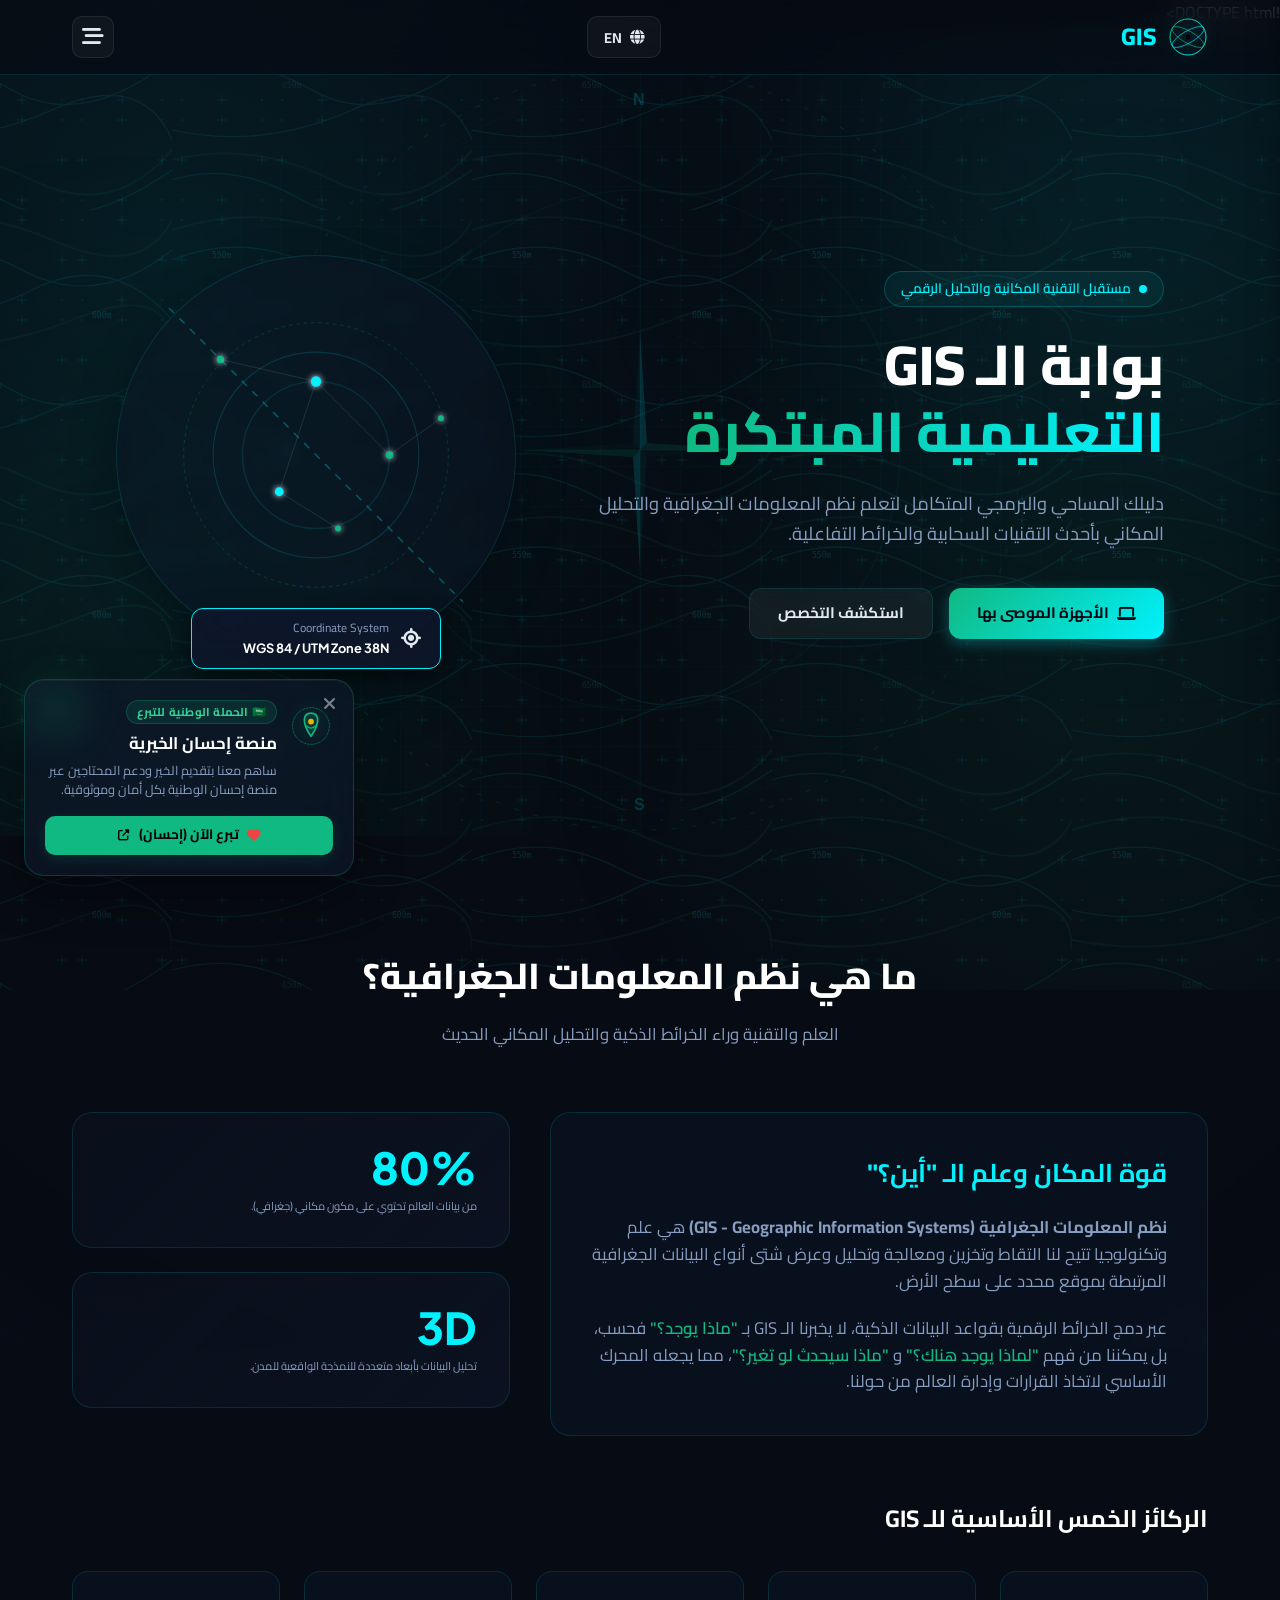
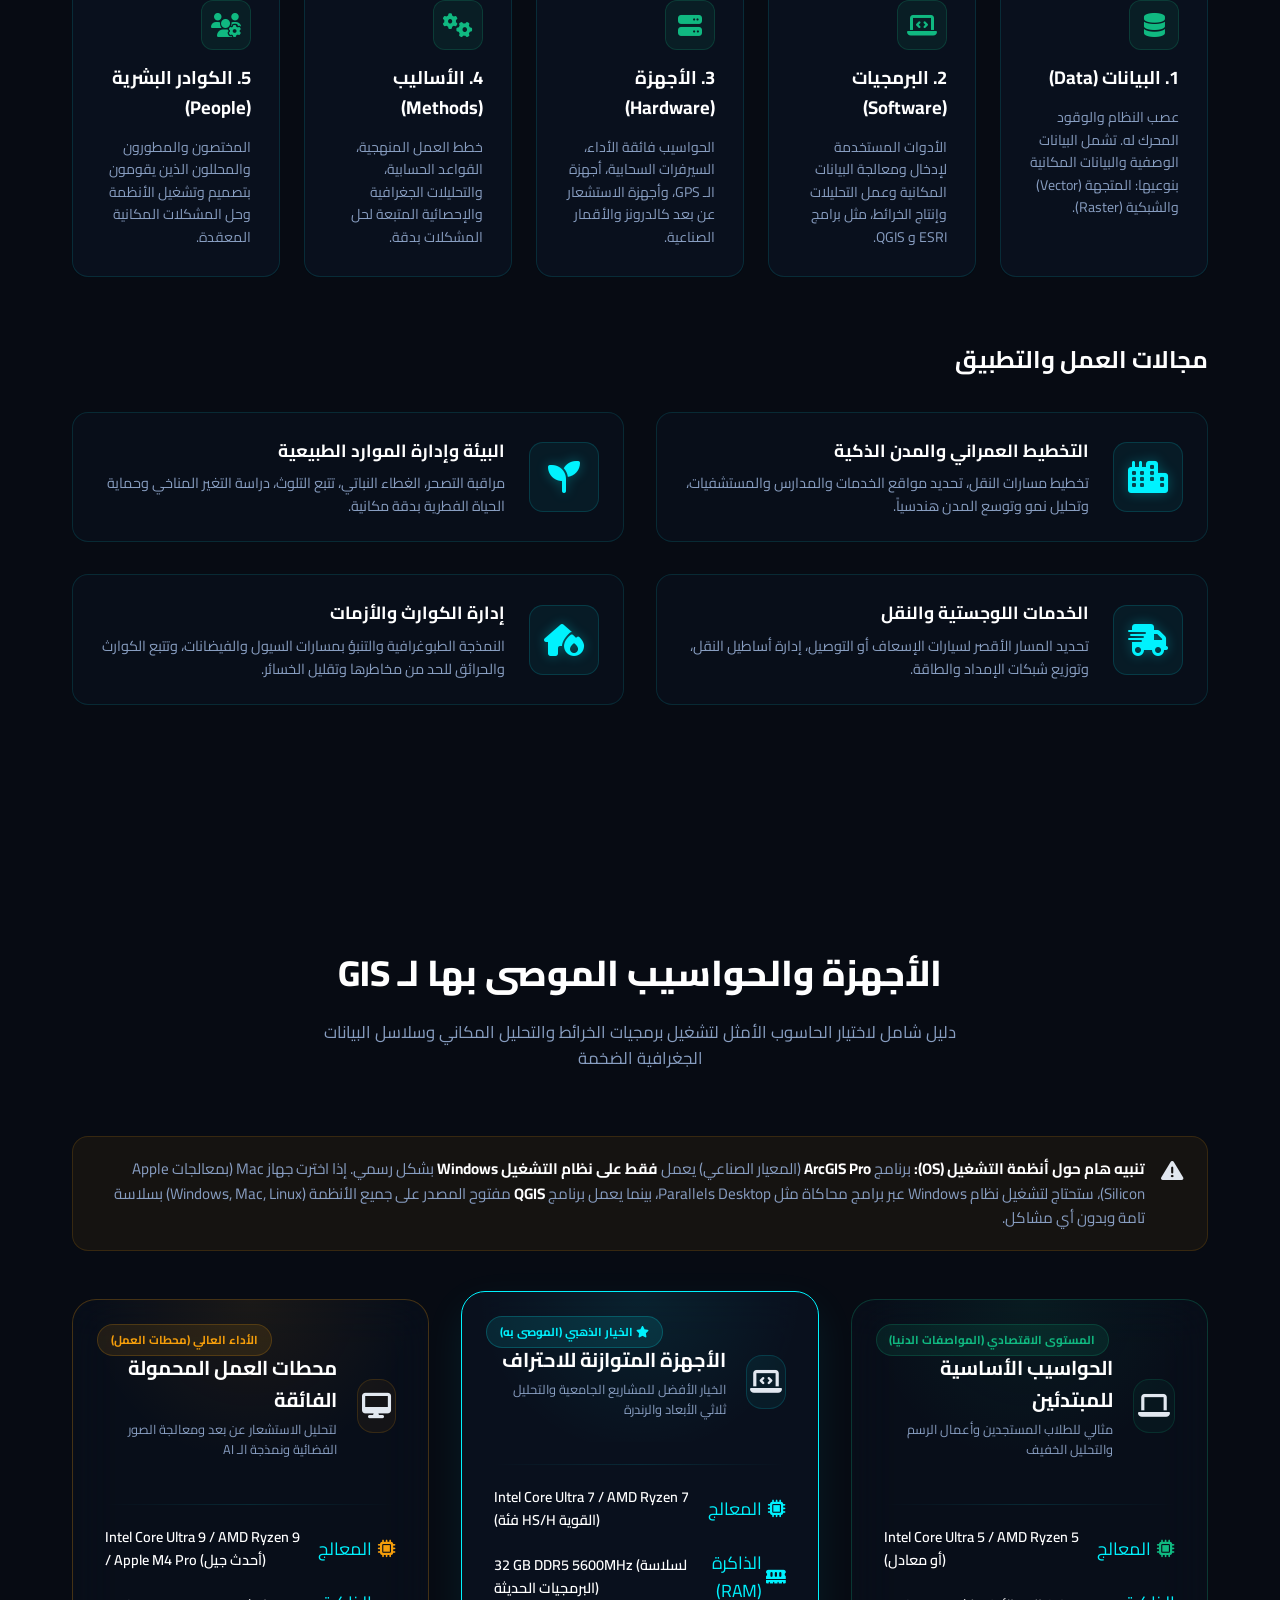
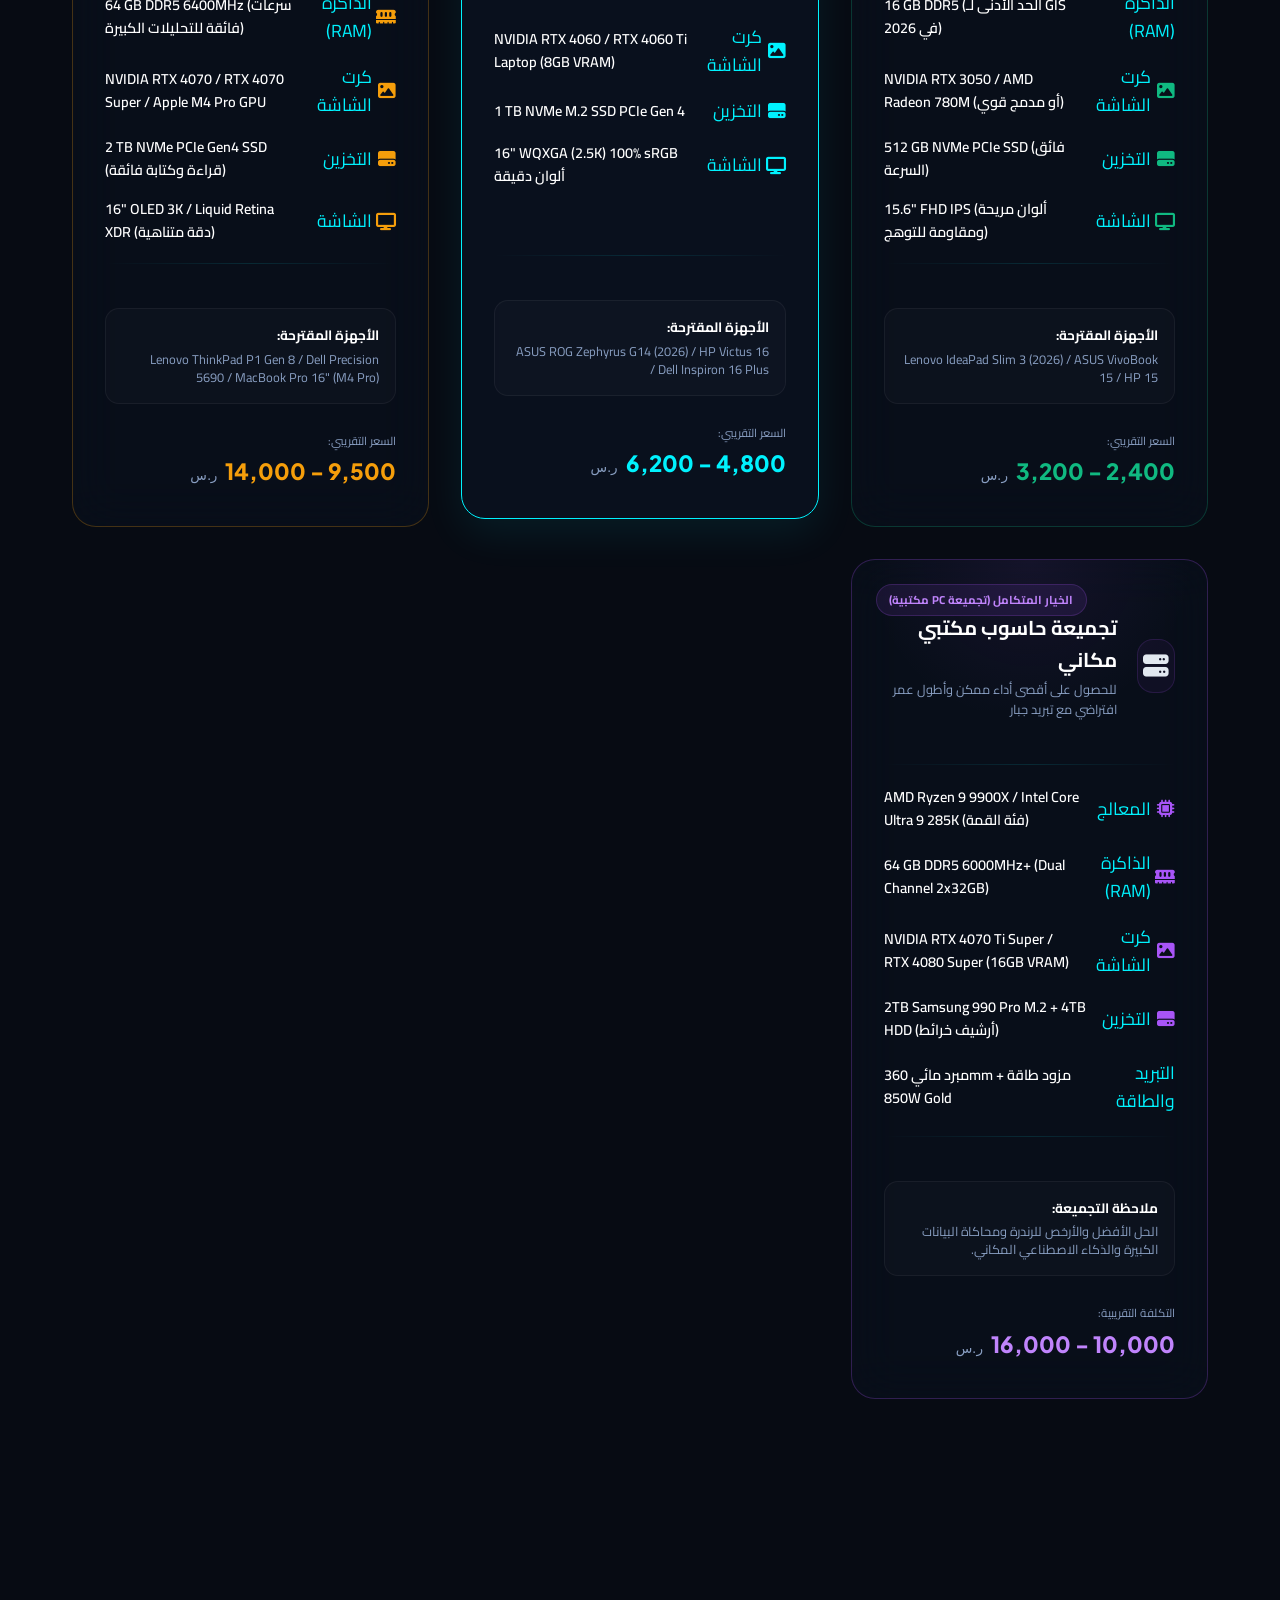
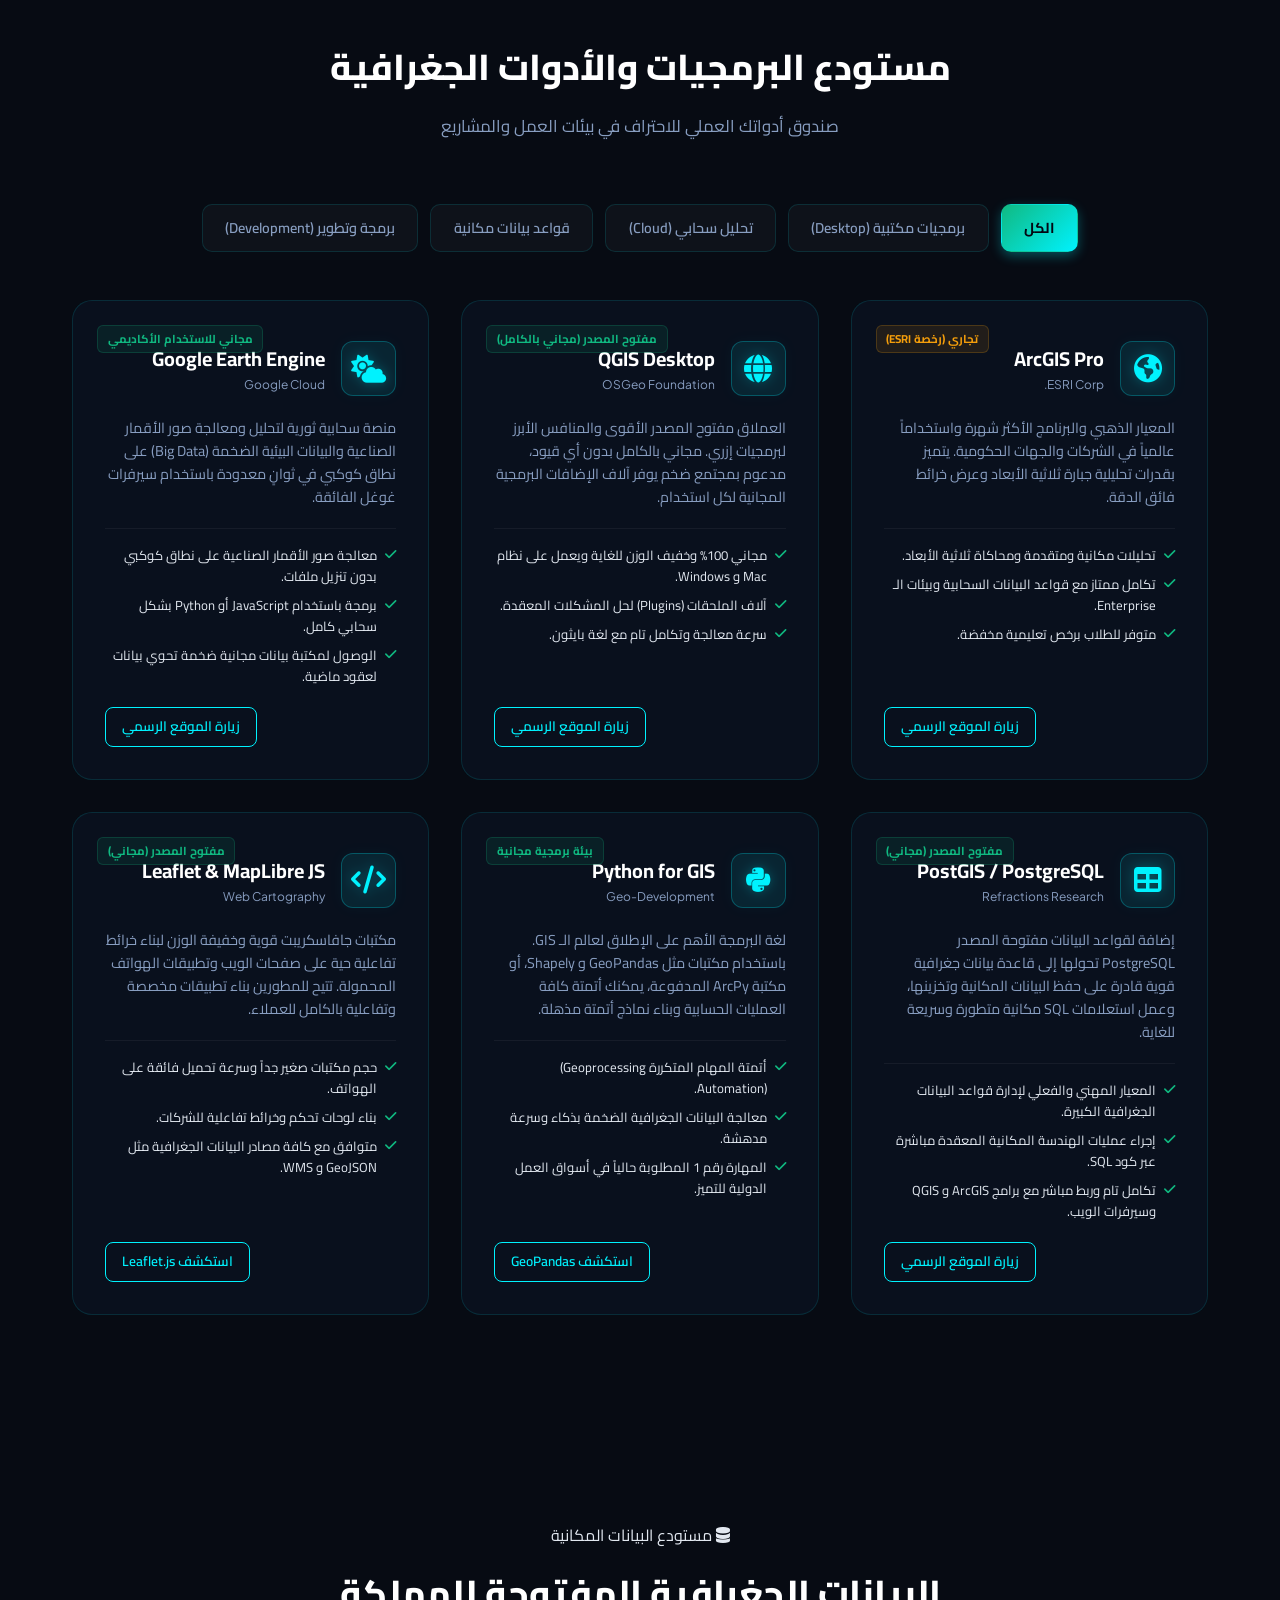
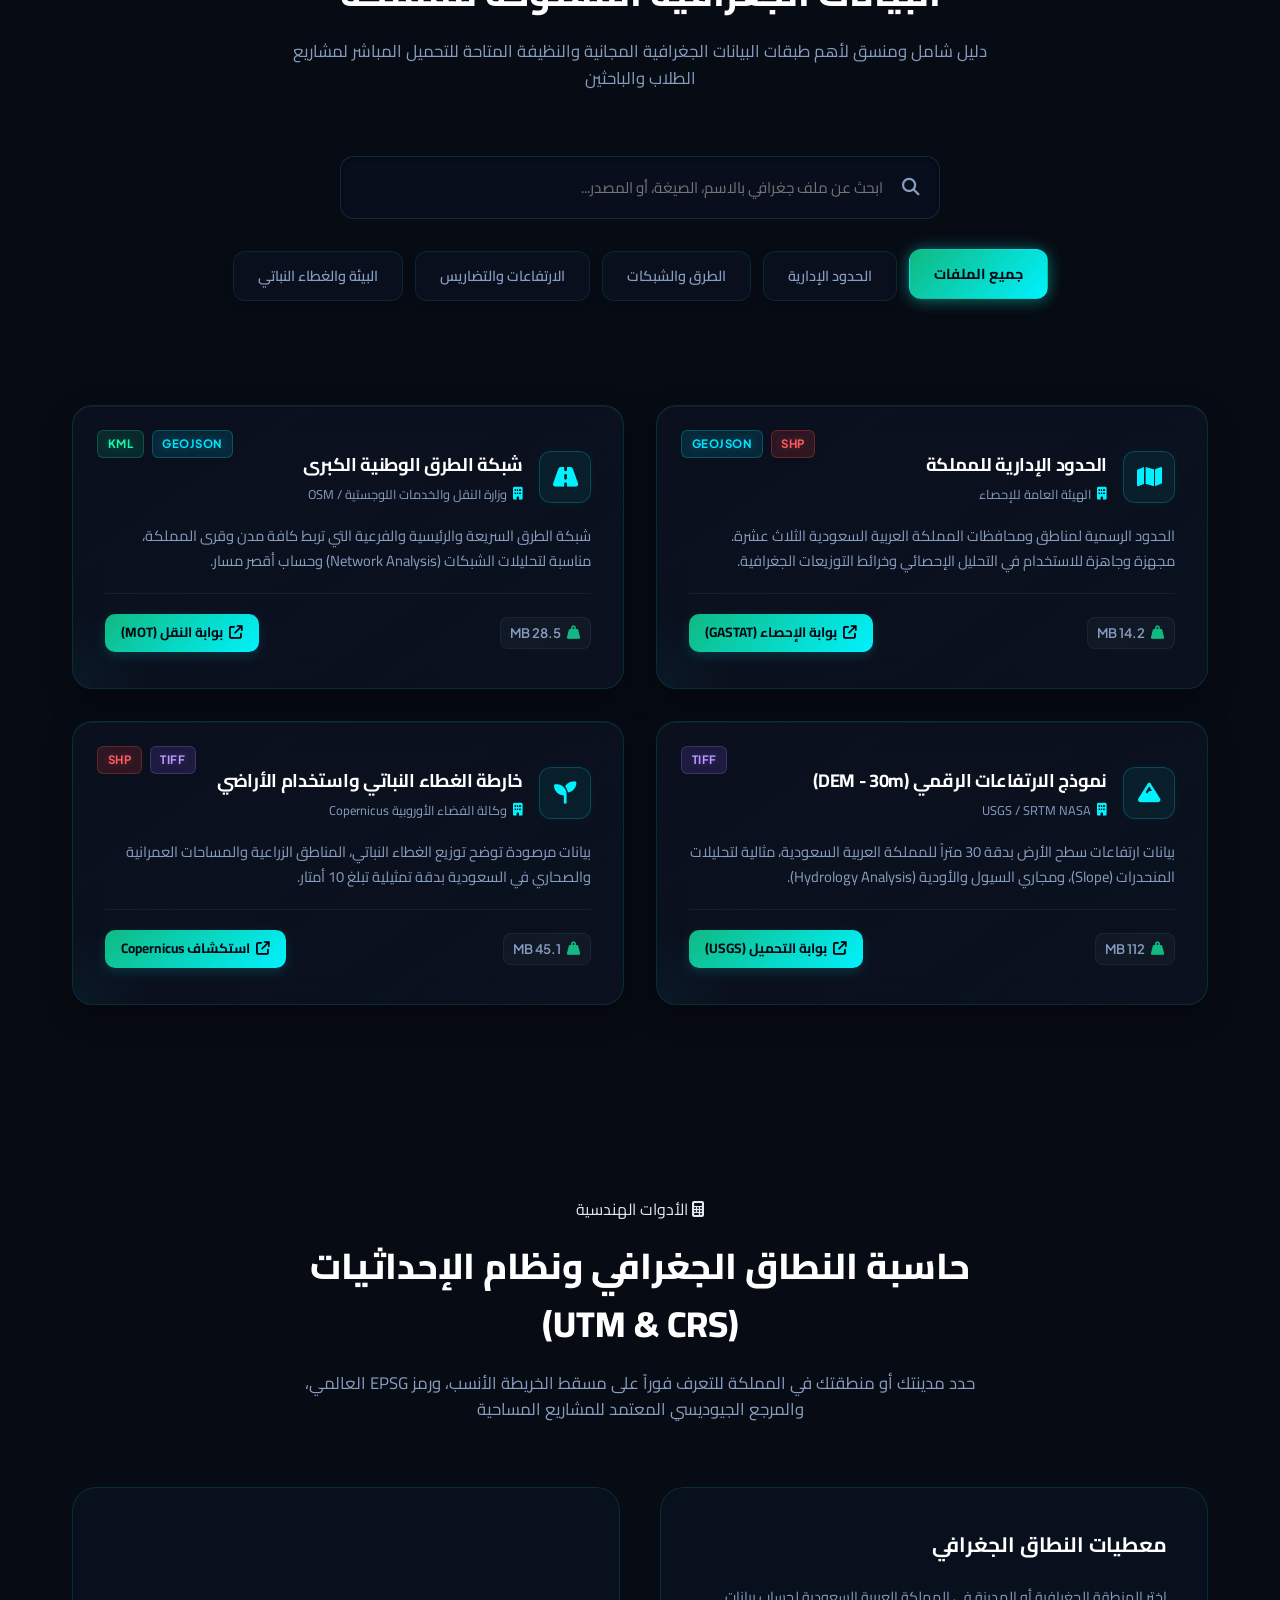
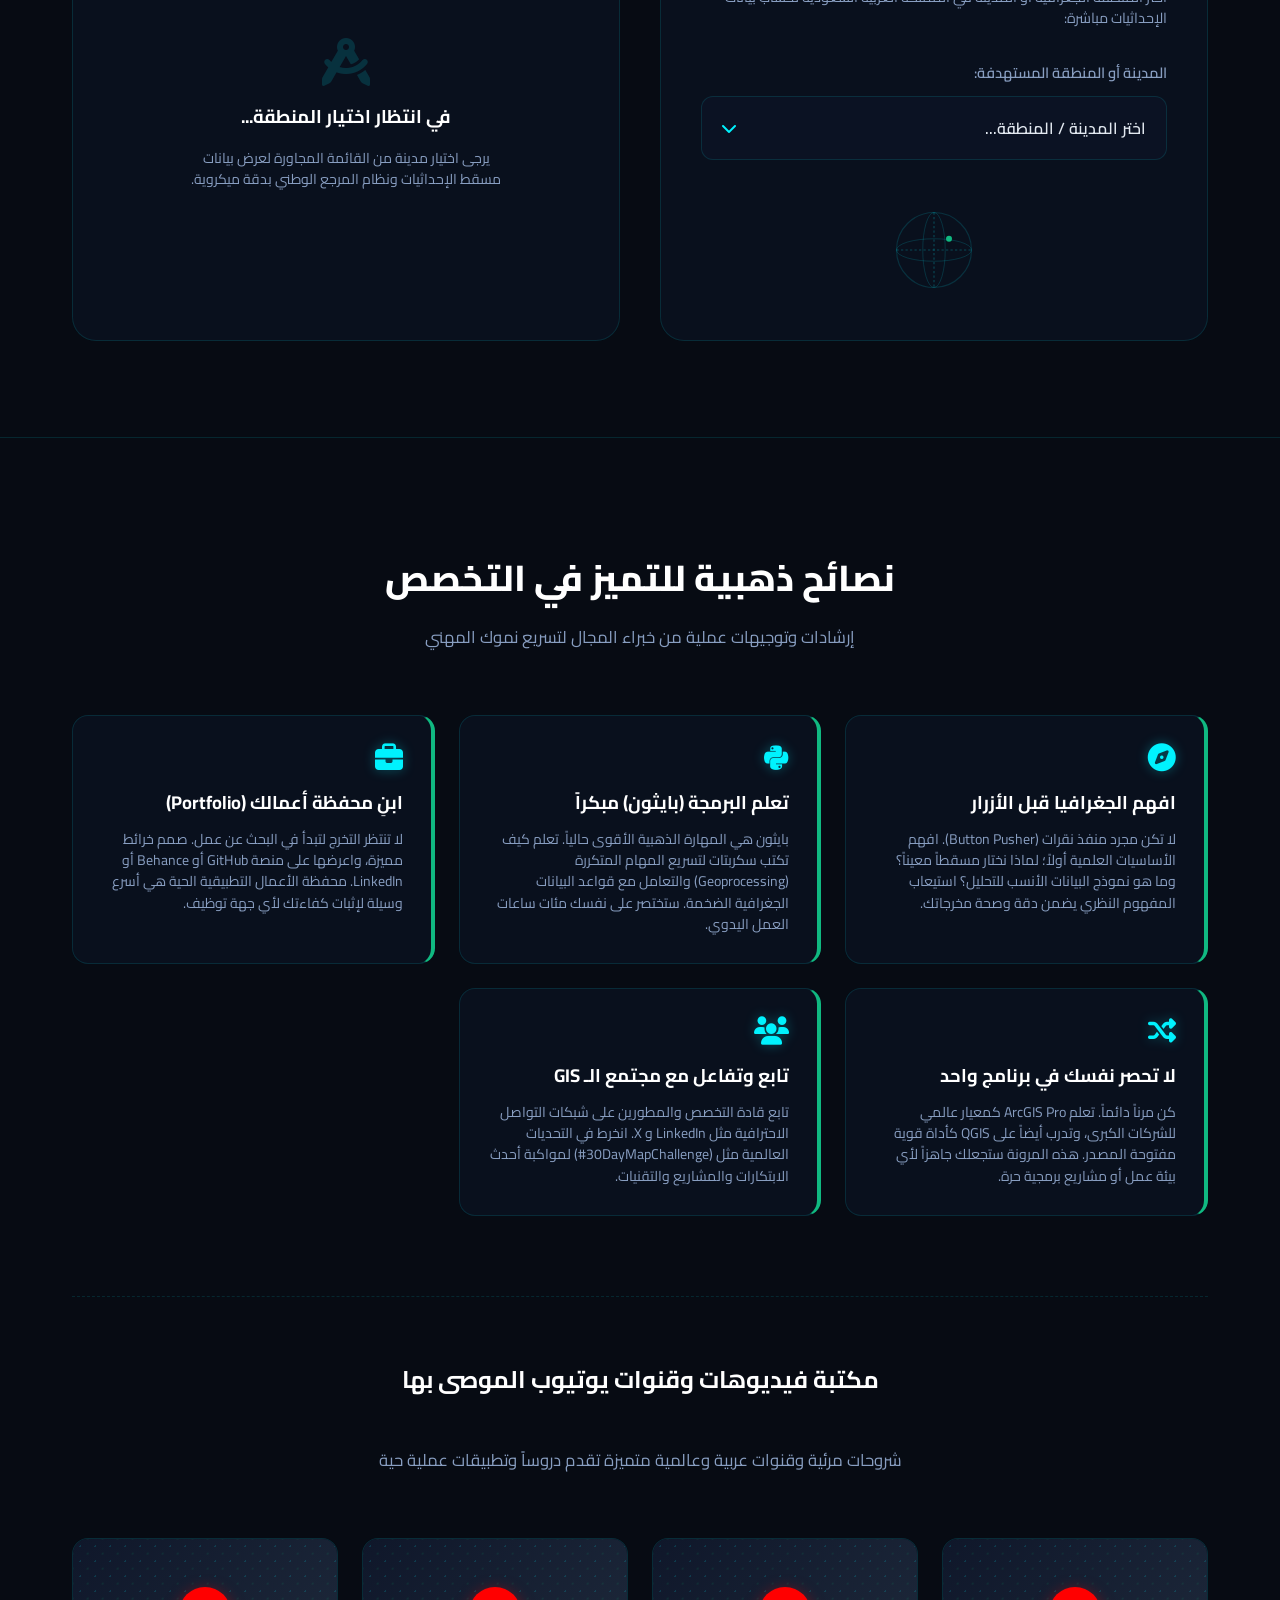
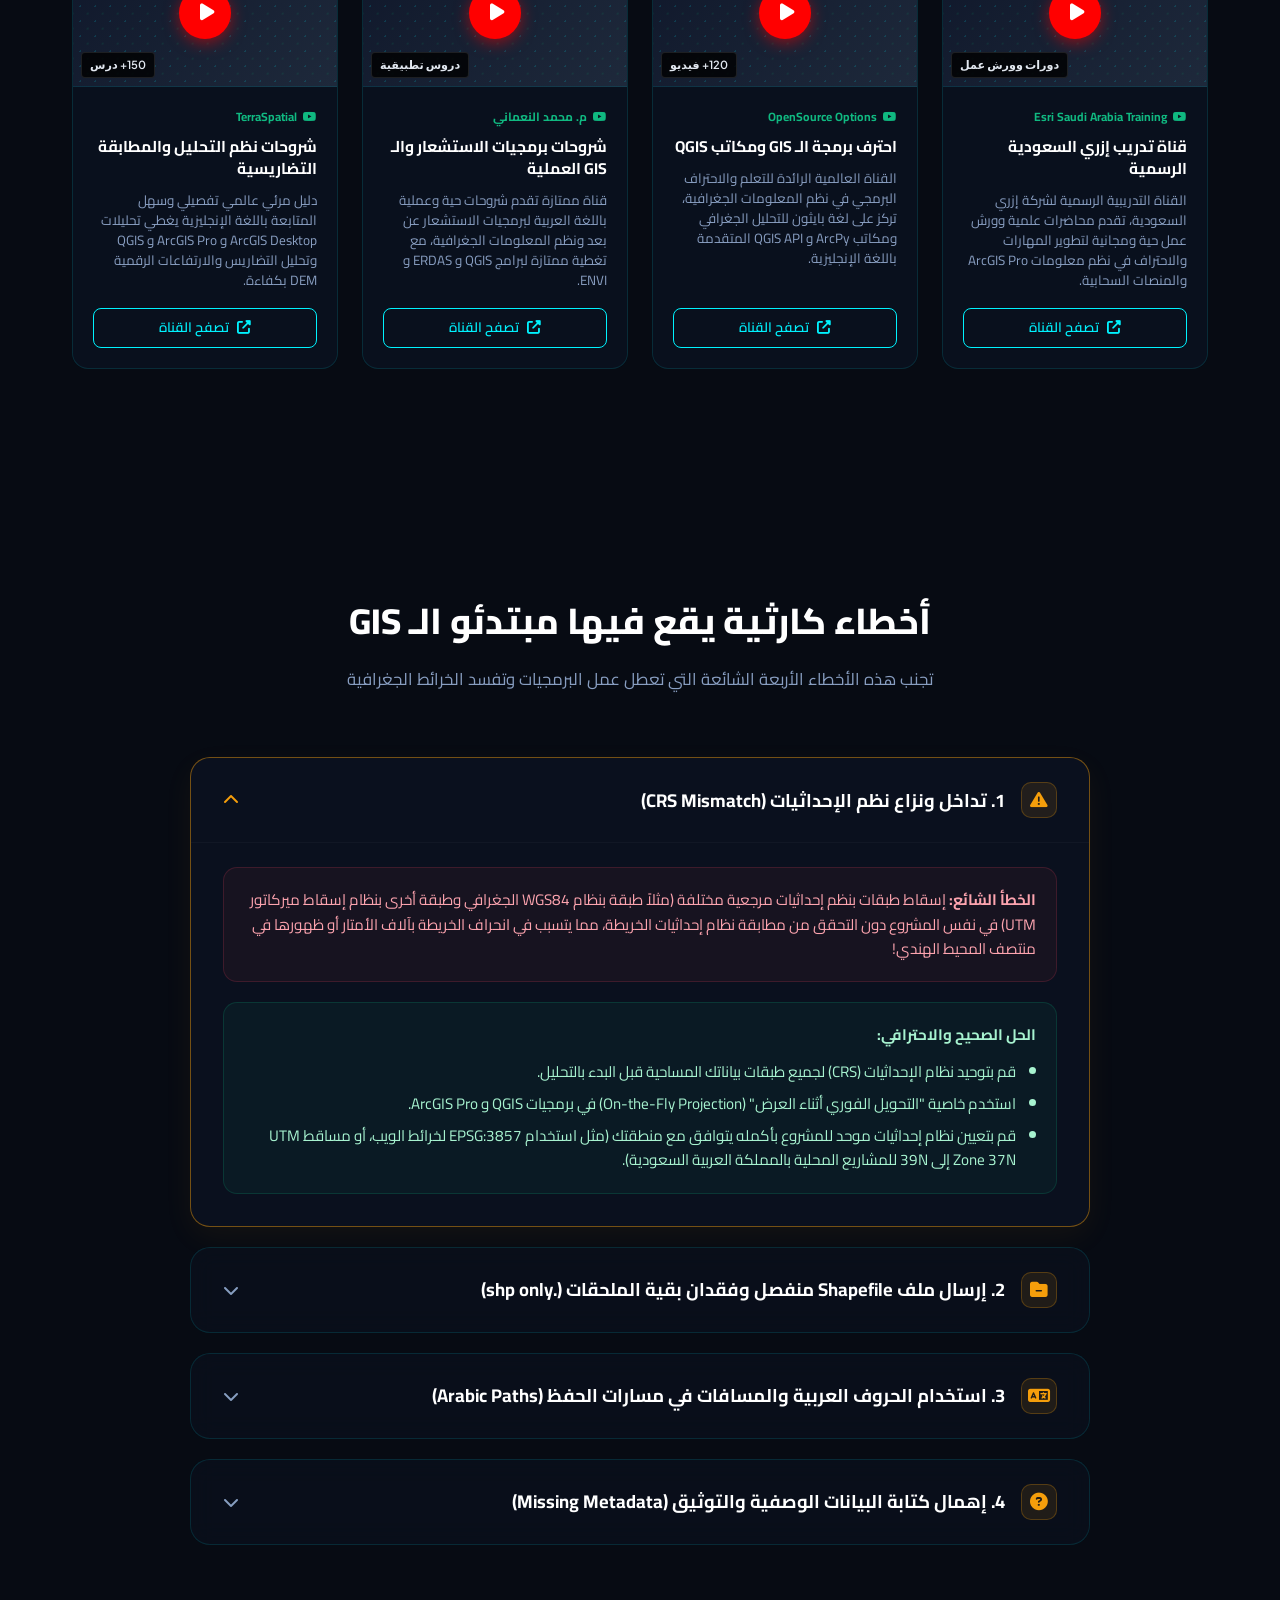
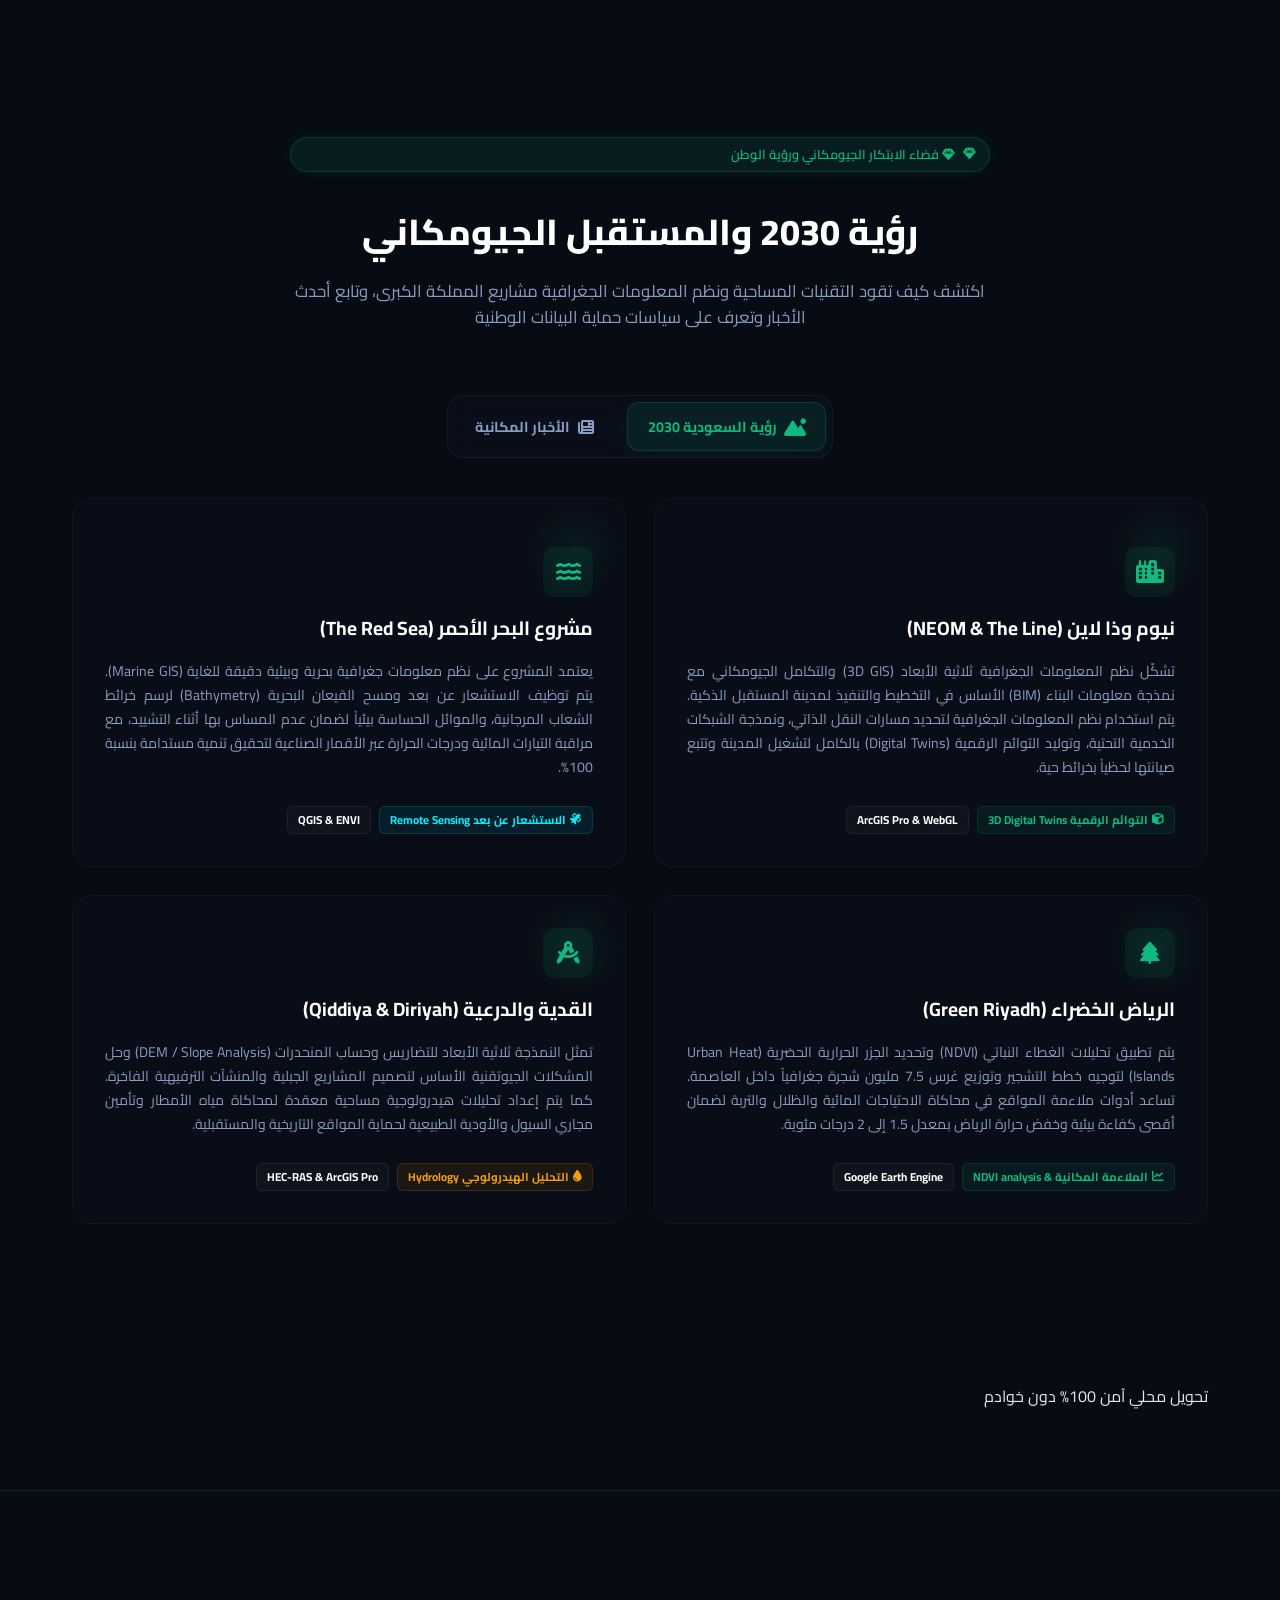
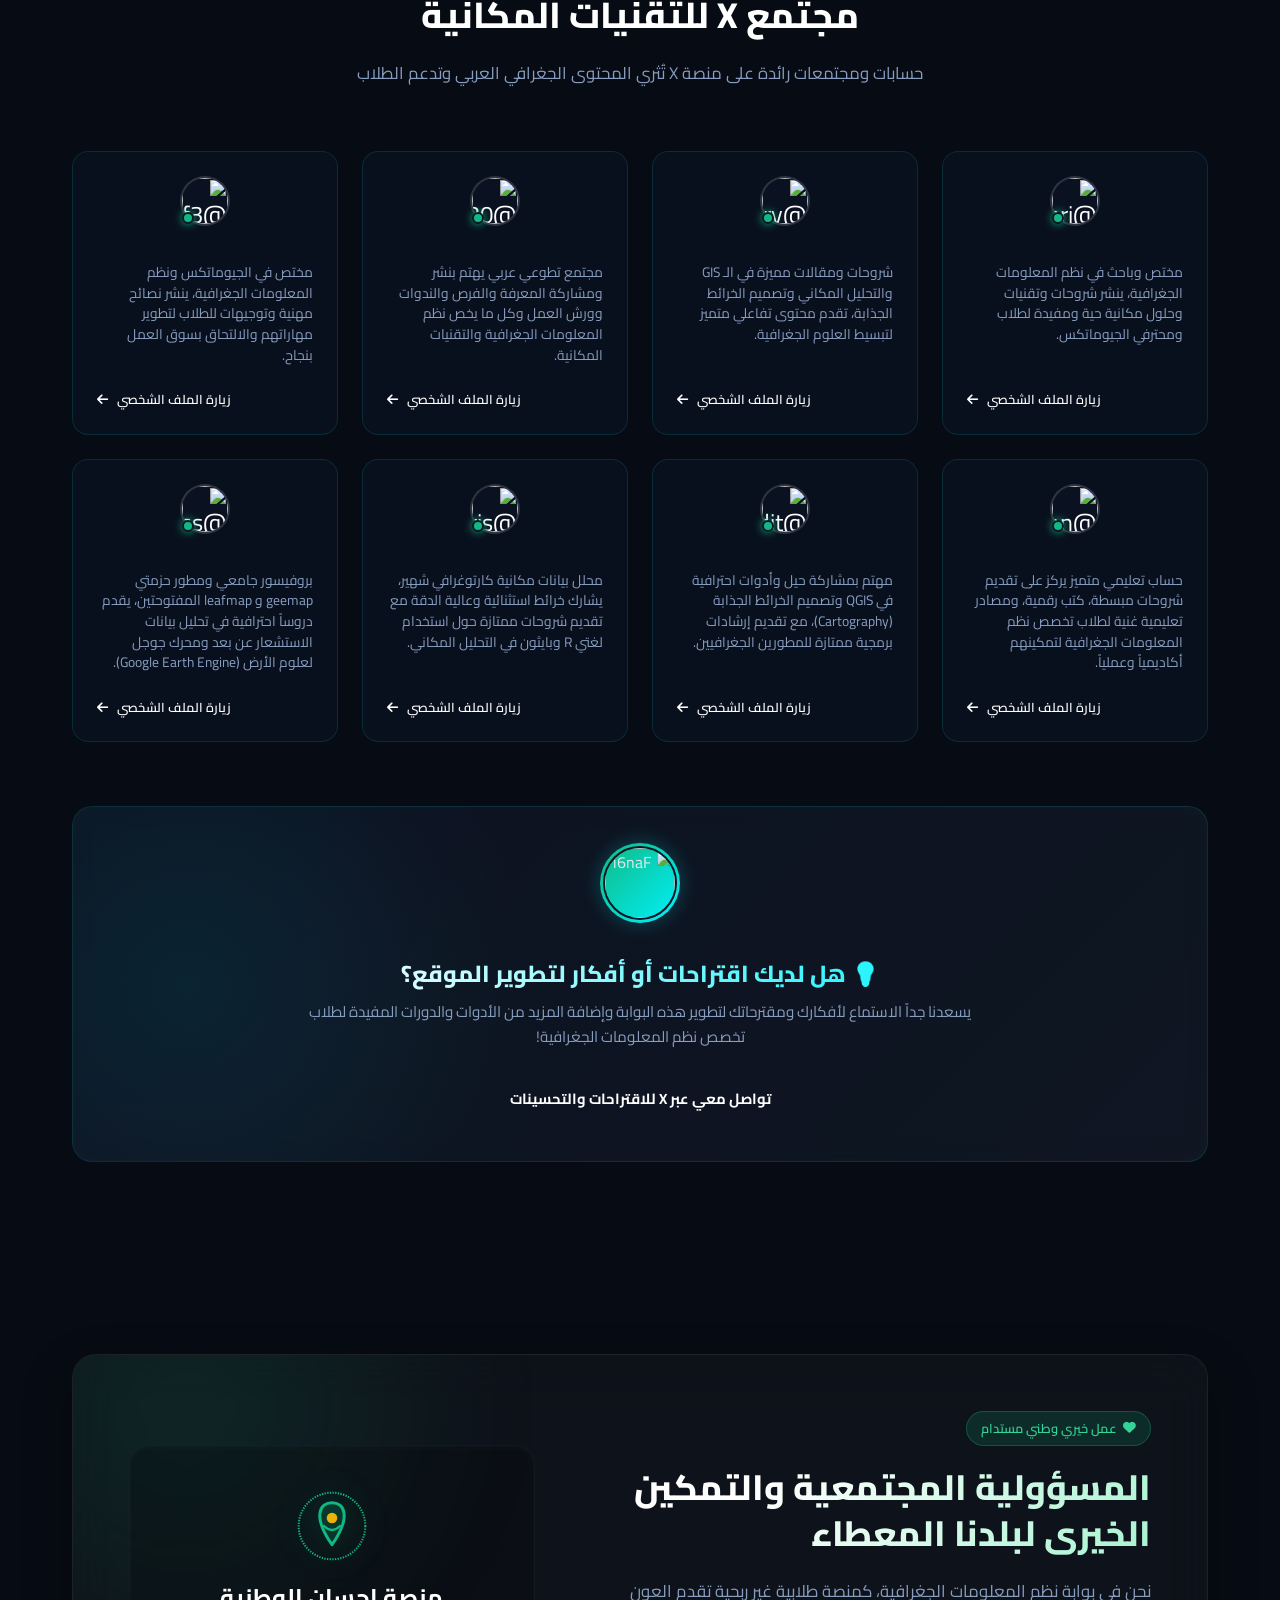
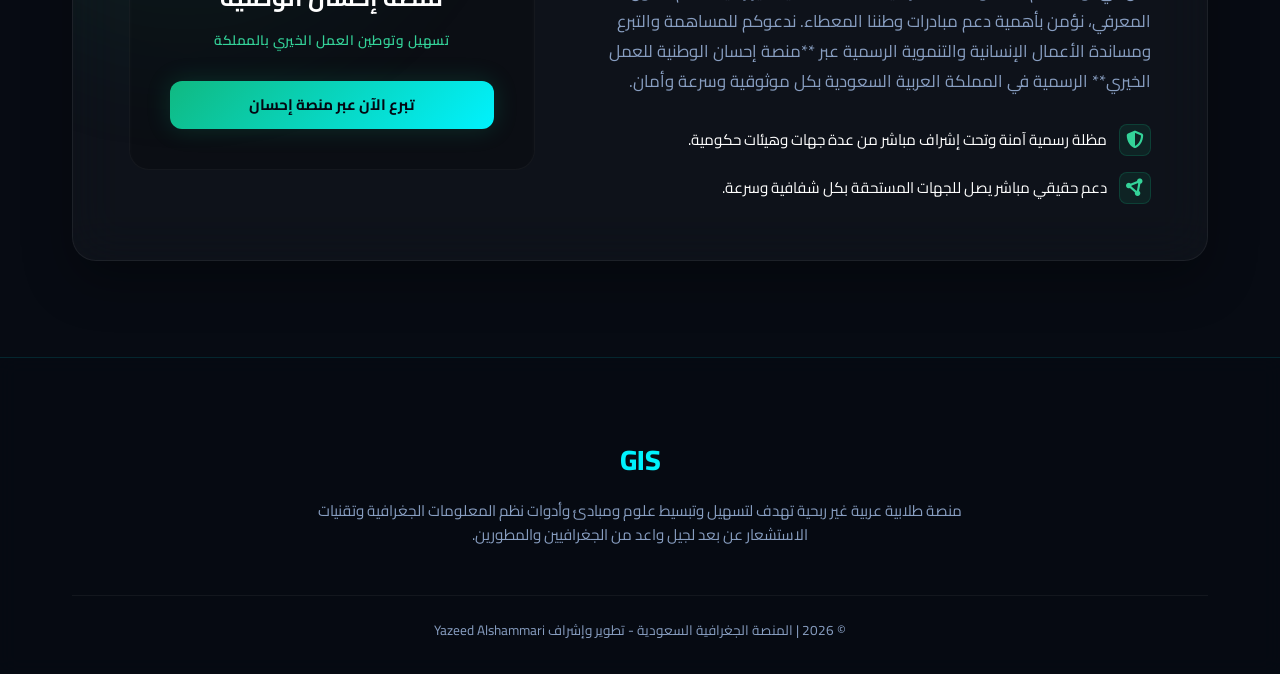
==== commit 64231daa: "Restore and translate premium YouTube learning channels section inside Golden Tips" ====
--- a/index.html
+++ b/index.html
@@ -24,7 +24,7 @@
     <!-- Icons -->
     <link rel="stylesheet" href="https://cdnjs.cloudflare.com/ajax/libs/font-awesome/6.4.0/css/all.min.css">
 
-    <link rel="stylesheet" href="styles.css?v=15.0">
+    <link rel="stylesheet" href="styles.css?v=16.0">
 </head>
 <body data-i18n-document-title="documentTitle">
 
@@ -926,6 +926,84 @@
                         <p data-i18n="tipDesc5">تابع قادة التخصص والمطورين على شبكات التواصل الاحترافية مثل LinkedIn و X. انخرط في التحديات العالمية مثل (30DayMapChallenge#) لمواكبة أحدث الابتكارات والمشاريع والتقنيات.</p>
                     </div>
                 </div>
+
+                <!-- YouTube Playlists/Videos Section -->
+                <div class="youtube-section-wrapper" id="youtubeLibrary">
+                    <div class="section-header text-center">
+                        <h3 class="subsection-title text-center" style="margin-top: 0;" data-i18n="ytLibraryTitle">مكتبة فيديوهات وقنوات يوتيوب الموصى بها</h3>
+                        <p class="section-subtitle" data-i18n="ytLibrarySubtitle">شروحات مرئية وقنوات عربية وعالمية متميزة تقدم دروساً وتطبيقات عملية حية</p>
+                    </div>
+
+                    <div class="youtube-grid">
+                        <!-- Video Card 1: Esri Saudi Arabia Training -->
+                        <div class="youtube-card">
+                            <div class="yt-thumb-wrapper">
+                                <div class="yt-grid-bg"></div>
+                                <div class="yt-play-btn"><i class="fa-solid fa-play"></i></div>
+                                <span class="yt-duration-badge font-mono" data-i18n="ytDuration1">دورات وورش عمل</span>
+                            </div>
+                            <div class="yt-card-body">
+                                <div class="yt-channel-badge">
+                                    <i class="fa-brands fa-youtube"></i> Esri Saudi Arabia Training
+                                </div>
+                                <h4 class="yt-title" data-i18n="ytTitle1">قناة تدريب إزري السعودية الرسمية</h4>
+                                <p class="yt-desc" data-i18n="ytDesc1">القناة التدريبية الرسمية لشركة إزري السعودية، تقدم محاضرات علمية وورش عمل حية ومجانية لتطوير المهارات والاحتراف في نظم معلومات ArcGIS Pro والمنصات السحابية.</p>
+                                <a href="https://www.youtube.com/@EsriSaudiArabiaTraining" target="_blank" class="btn btn-outline-primary btn-sm"><i class="fa-solid fa-up-right-from-square"></i> <span data-i18n="ytBtn">تصفح القناة</span></a>
+                            </div>
+                        </div>
+
+                        <!-- Video Card 2: OpenSource Options -->
+                        <div class="youtube-card">
+                            <div class="yt-thumb-wrapper">
+                                <div class="yt-grid-bg"></div>
+                                <div class="yt-play-btn"><i class="fa-solid fa-play"></i></div>
+                                <span class="yt-duration-badge font-mono" data-i18n="ytDuration2">120+ فيديو</span>
+                            </div>
+                            <div class="yt-card-body">
+                                <div class="yt-channel-badge">
+                                    <i class="fa-brands fa-youtube"></i> OpenSource Options
+                                </div>
+                                <h4 class="yt-title" data-i18n="ytTitle2">احترف برمجة الـ GIS ومكاتب QGIS</h4>
+                                <p class="yt-desc" data-i18n="ytDesc2">القناة العالمية الرائدة للتعلم والاحتراف البرمجي في نظم المعلومات الجغرافية، تركز على لغة بايثون للتحليل الجغرافي ومكاتب ArcPy و QGIS API المتقدمة باللغة الإنجليزية.</p>
+                                <a href="https://www.youtube.com/@OpenSourceOptions/videos" target="_blank" class="btn btn-outline-primary btn-sm"><i class="fa-solid fa-up-right-from-square"></i> <span data-i18n="ytBtn">تصفح القناة</span></a>
+                            </div>
+                        </div>
+
+                        <!-- Video Card 3: M_No3many -->
+                        <div class="youtube-card">
+                            <div class="yt-thumb-wrapper">
+                                <div class="yt-grid-bg"></div>
+                                <div class="yt-play-btn"><i class="fa-solid fa-play"></i></div>
+                                <span class="yt-duration-badge font-mono" data-i18n="ytDuration3">دروس تطبيقية</span>
+                            </div>
+                            <div class="yt-card-body">
+                                <div class="yt-channel-badge">
+                                    <i class="fa-brands fa-youtube"></i> م. محمد النعماني
+                                </div>
+                                <h4 class="yt-title" data-i18n="ytTitle3">شروحات برمجيات الاستشعار والـ GIS العملية</h4>
+                                <p class="yt-desc" data-i18n="ytDesc3">قناة ممتازة تقدم شروحات حية وعملية باللغة العربية لبرمجيات الاستشعار عن بعد ونظم المعلومات الجغرافية، مع تغطية ممتازة لبرامج QGIS و ERDAS و ENVI.</p>
+                                <a href="https://www.youtube.com/@M_No3many" target="_blank" class="btn btn-outline-primary btn-sm"><i class="fa-solid fa-up-right-from-square"></i> <span data-i18n="ytBtn">تصفح القناة</span></a>
+                            </div>
+                        </div>
+
+                        <!-- Video Card 4: TerraSpatial -->
+                        <div class="youtube-card">
+                            <div class="yt-thumb-wrapper">
+                                <div class="yt-grid-bg"></div>
+                                <div class="yt-play-btn"><i class="fa-solid fa-play"></i></div>
+                                <span class="yt-duration-badge font-mono" data-i18n="ytDuration4">150+ درس</span>
+                            </div>
+                            <div class="yt-card-body">
+                                <div class="yt-channel-badge">
+                                    <i class="fa-brands fa-youtube"></i> TerraSpatial
+                                </div>
+                                <h4 class="yt-title" data-i18n="ytTitle4">شروحات نظم التحليل والمطابقة التضاريسية</h4>
+                                <p class="yt-desc" data-i18n="ytDesc4">دليل مرئي عالمي تفصيلي وسهل المتابعة باللغة الإنجليزية يغطي تحليلات ArcGIS Desktop و ArcGIS Pro و QGIS وتحليل التضاريس والارتفاعات الرقمية DEM بكفاءة.</p>
+                                <a href="https://www.youtube.com/@TerraSpatial/featured" target="_blank" class="btn btn-outline-primary btn-sm"><i class="fa-solid fa-up-right-from-square"></i> <span data-i18n="ytBtn">تصفح القناة</span></a>
+                            </div>
+                        </div>
+                    </div>
+                </div>
             </div>
         </section>
 
@@ -1562,7 +1640,7 @@
     <!-- Privacy-friendly Web Analytics (GoatCounter) -->
     <script data-goatcounter="https://webgis-i6na.goatcounter.com/count" async src="https://gc.zgo.at/count.js"></script>
     <!-- Scripts -->
-    <script src="translations.js?v=15.0"></script>
-    <script src="app.js?v=15.0"></script>
+    <script src="translations.js?v=16.0"></script>
+    <script src="app.js?v=16.0"></script>
 </body>
 </html>
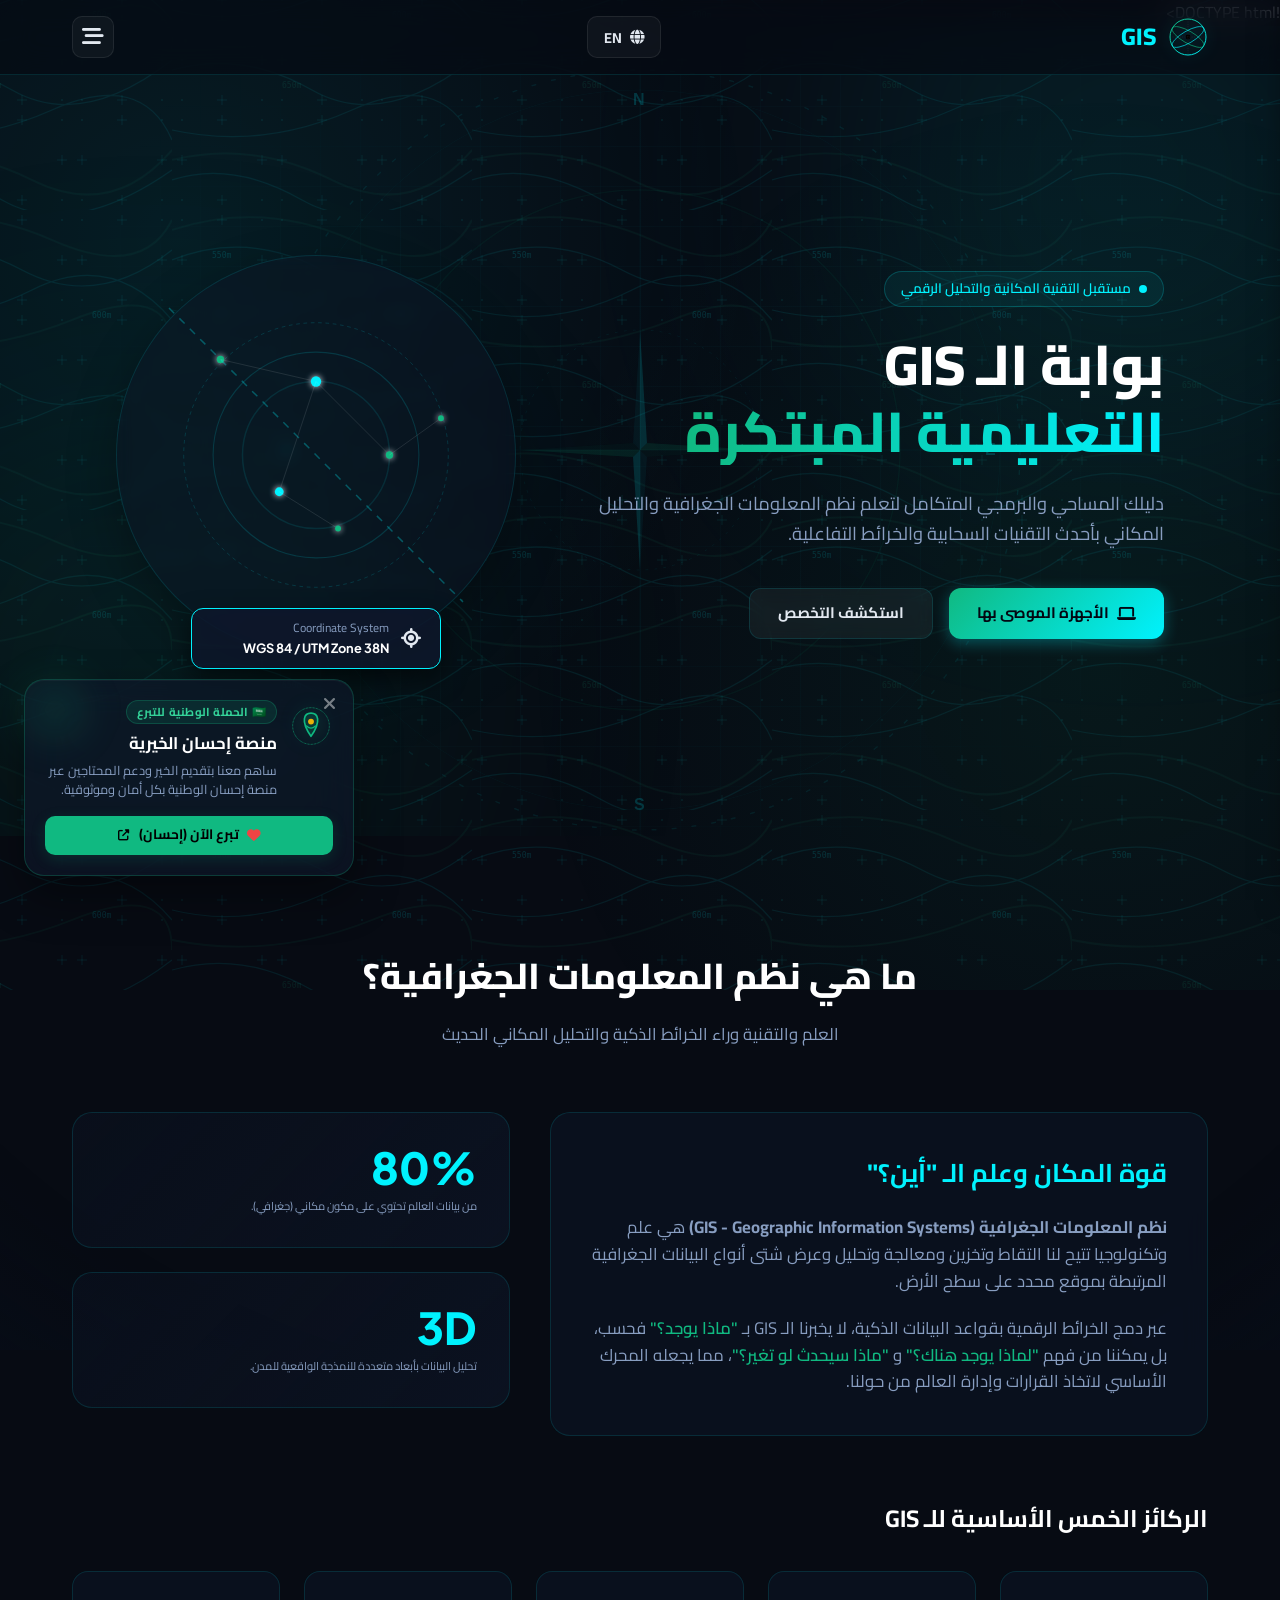
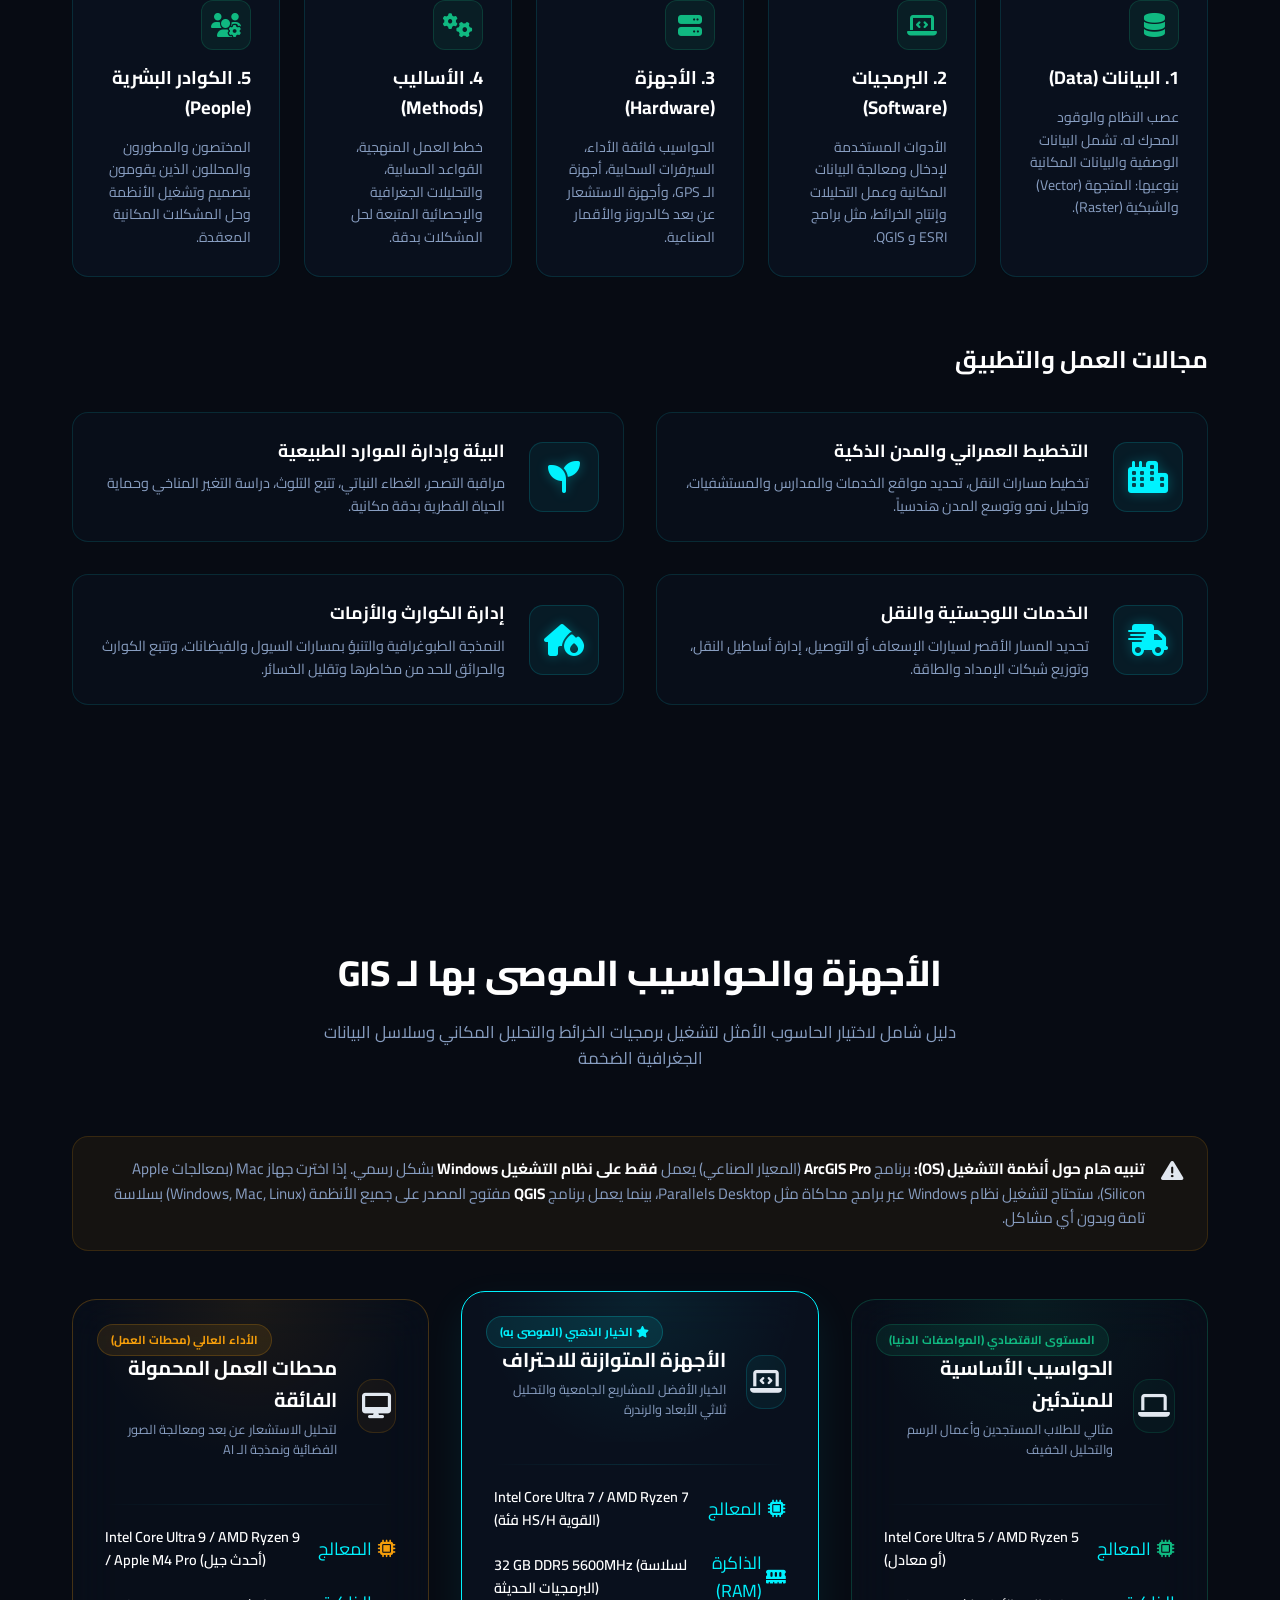
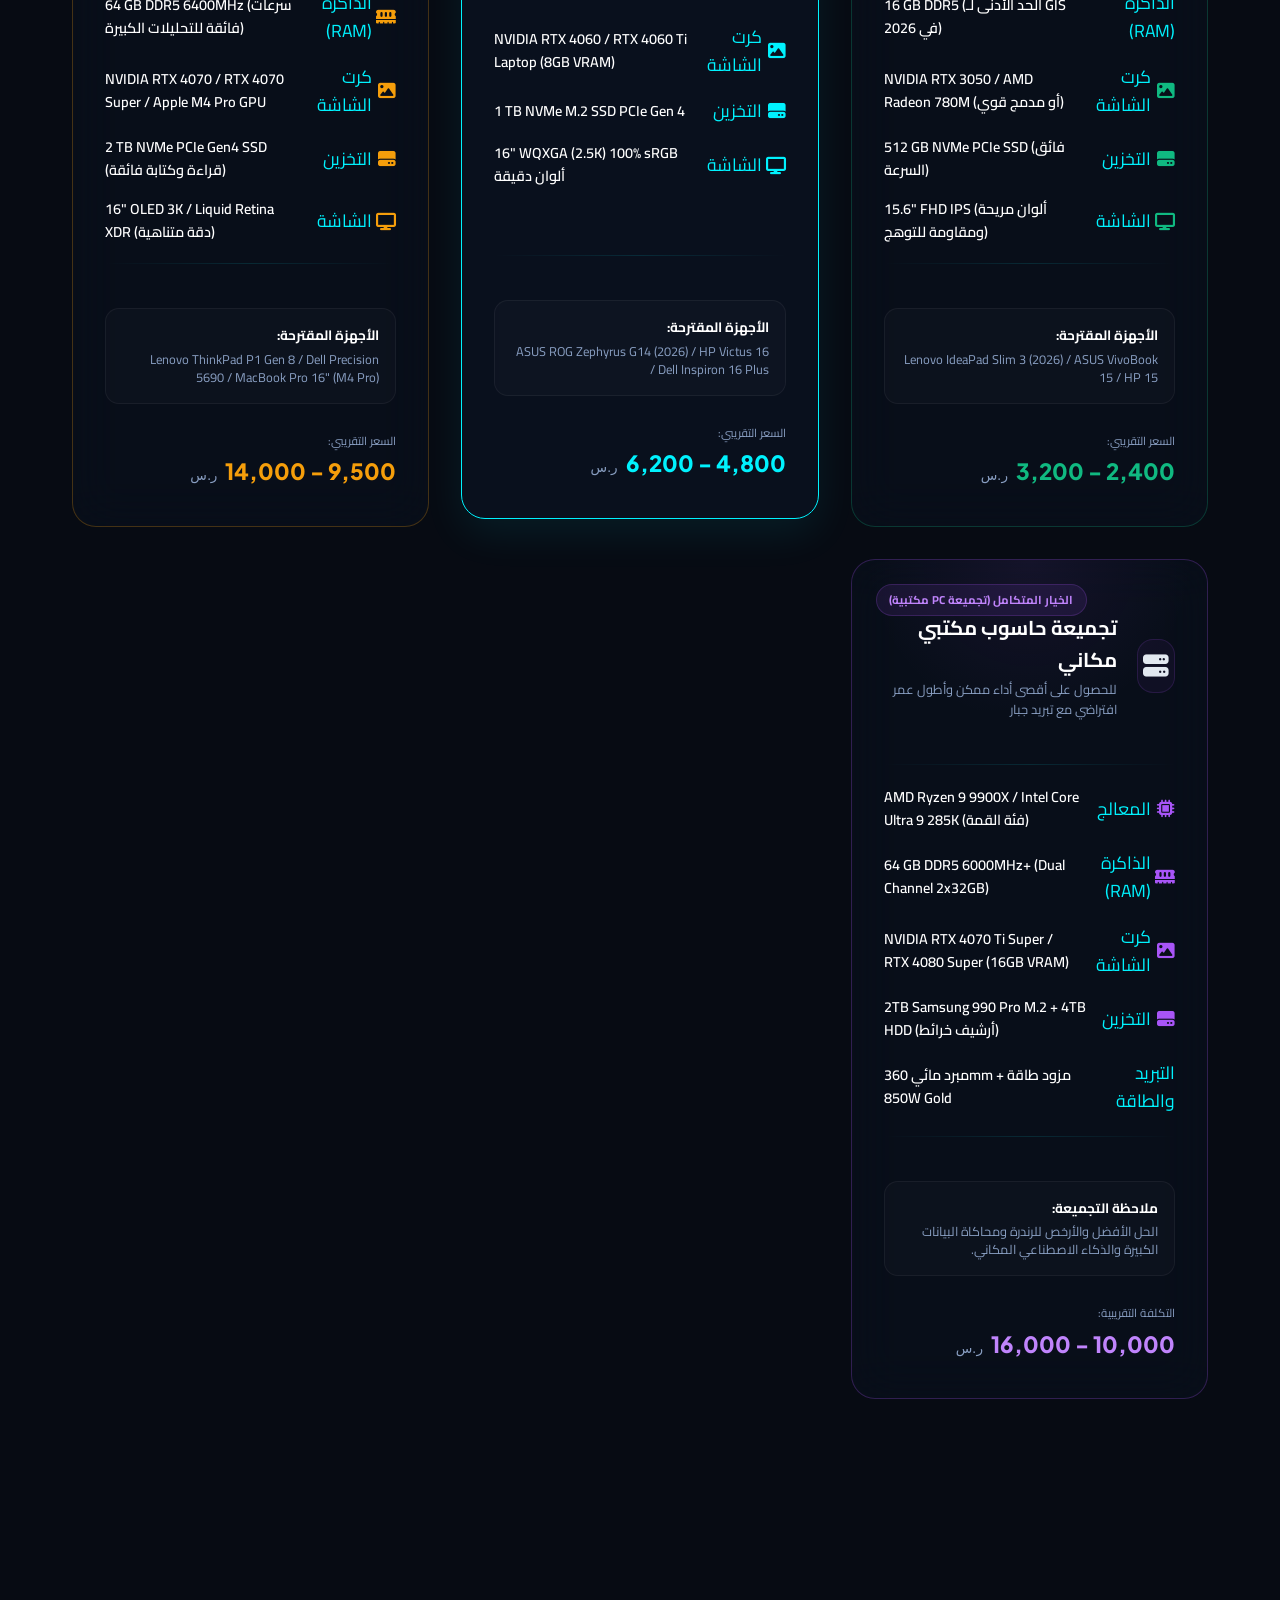
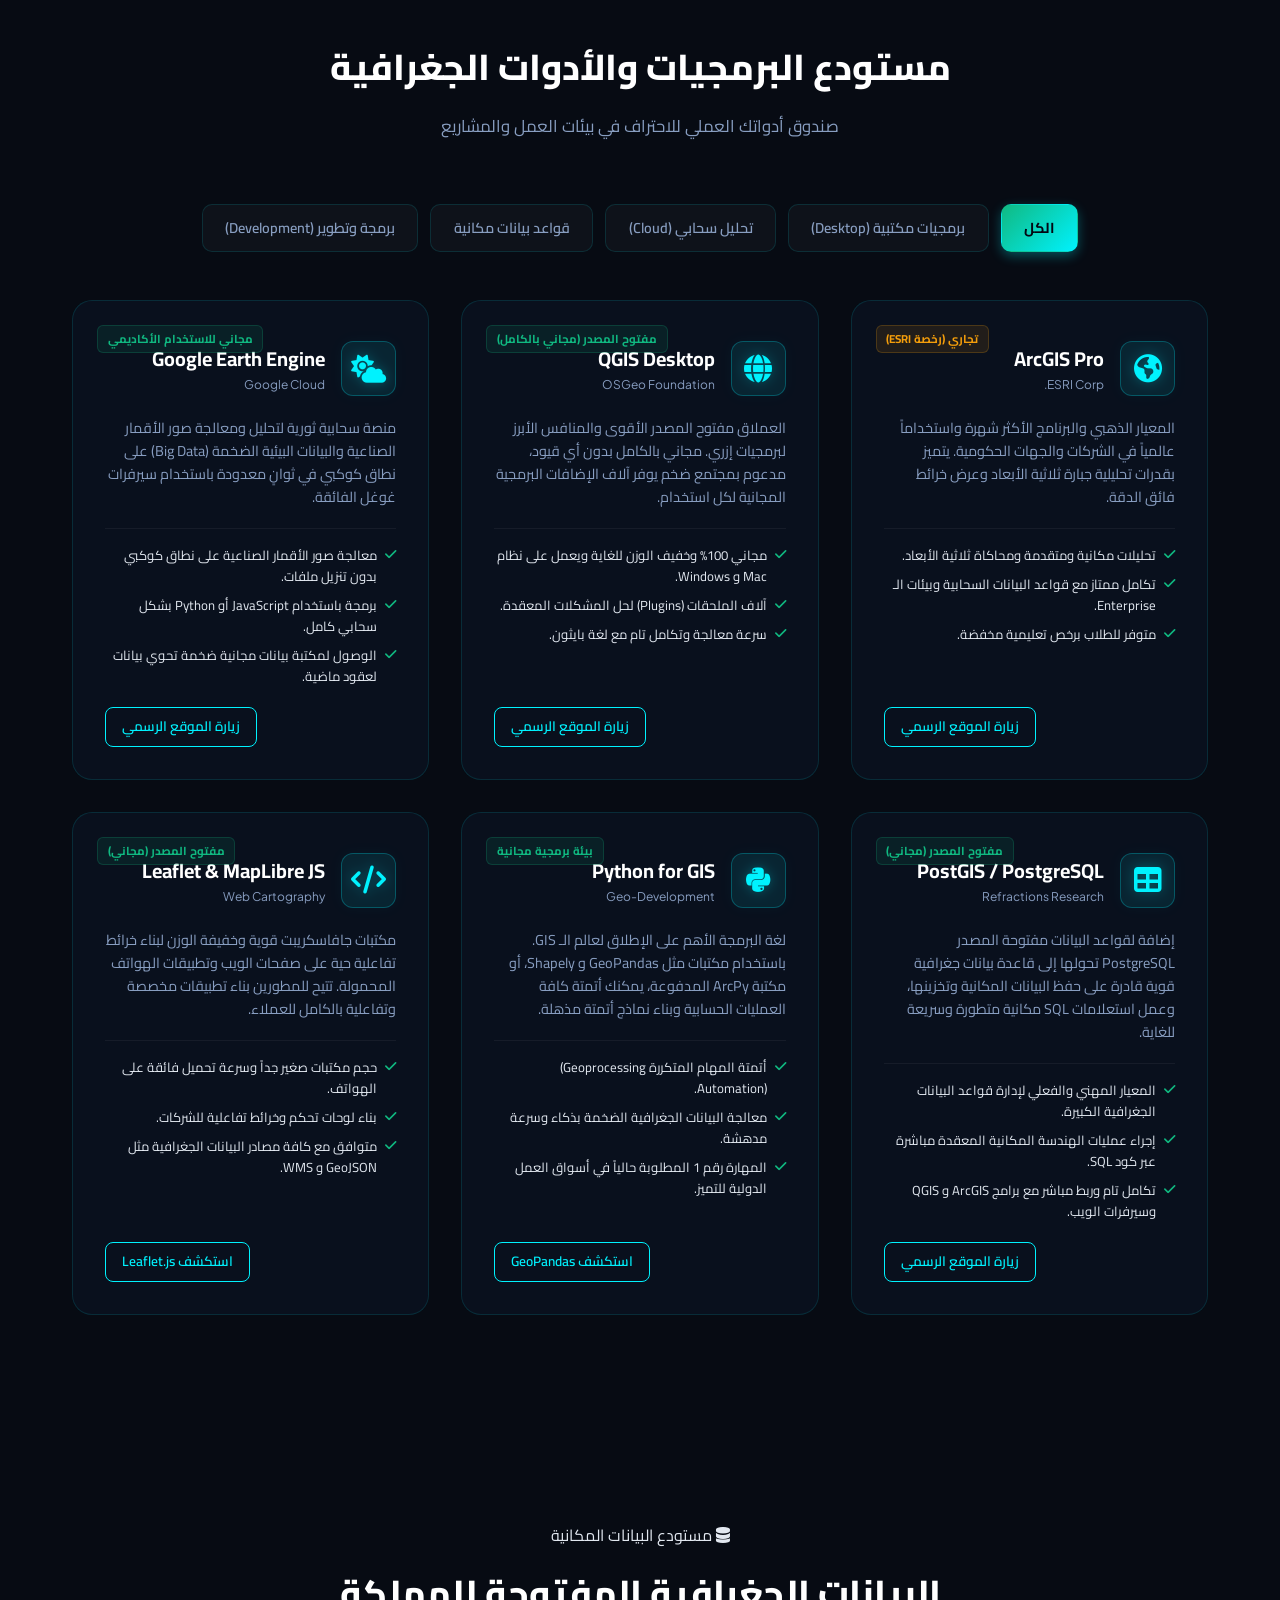
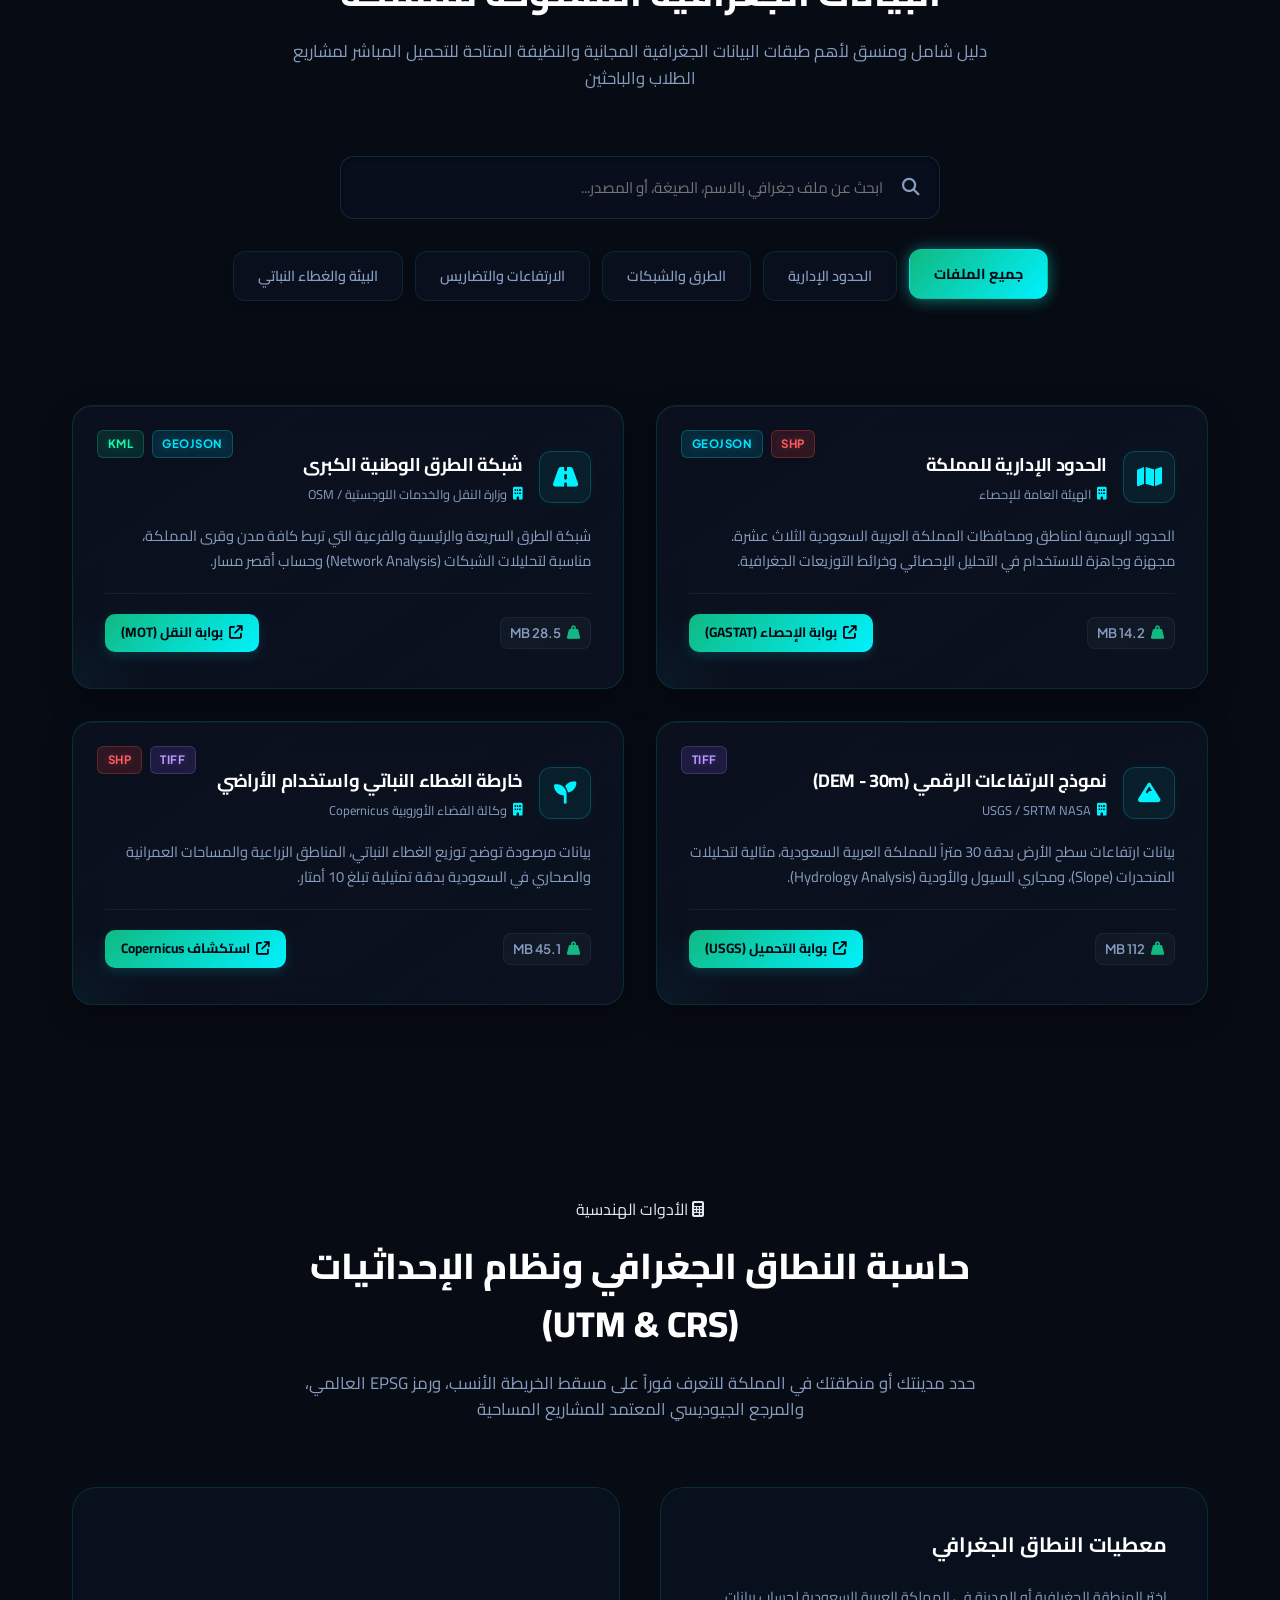
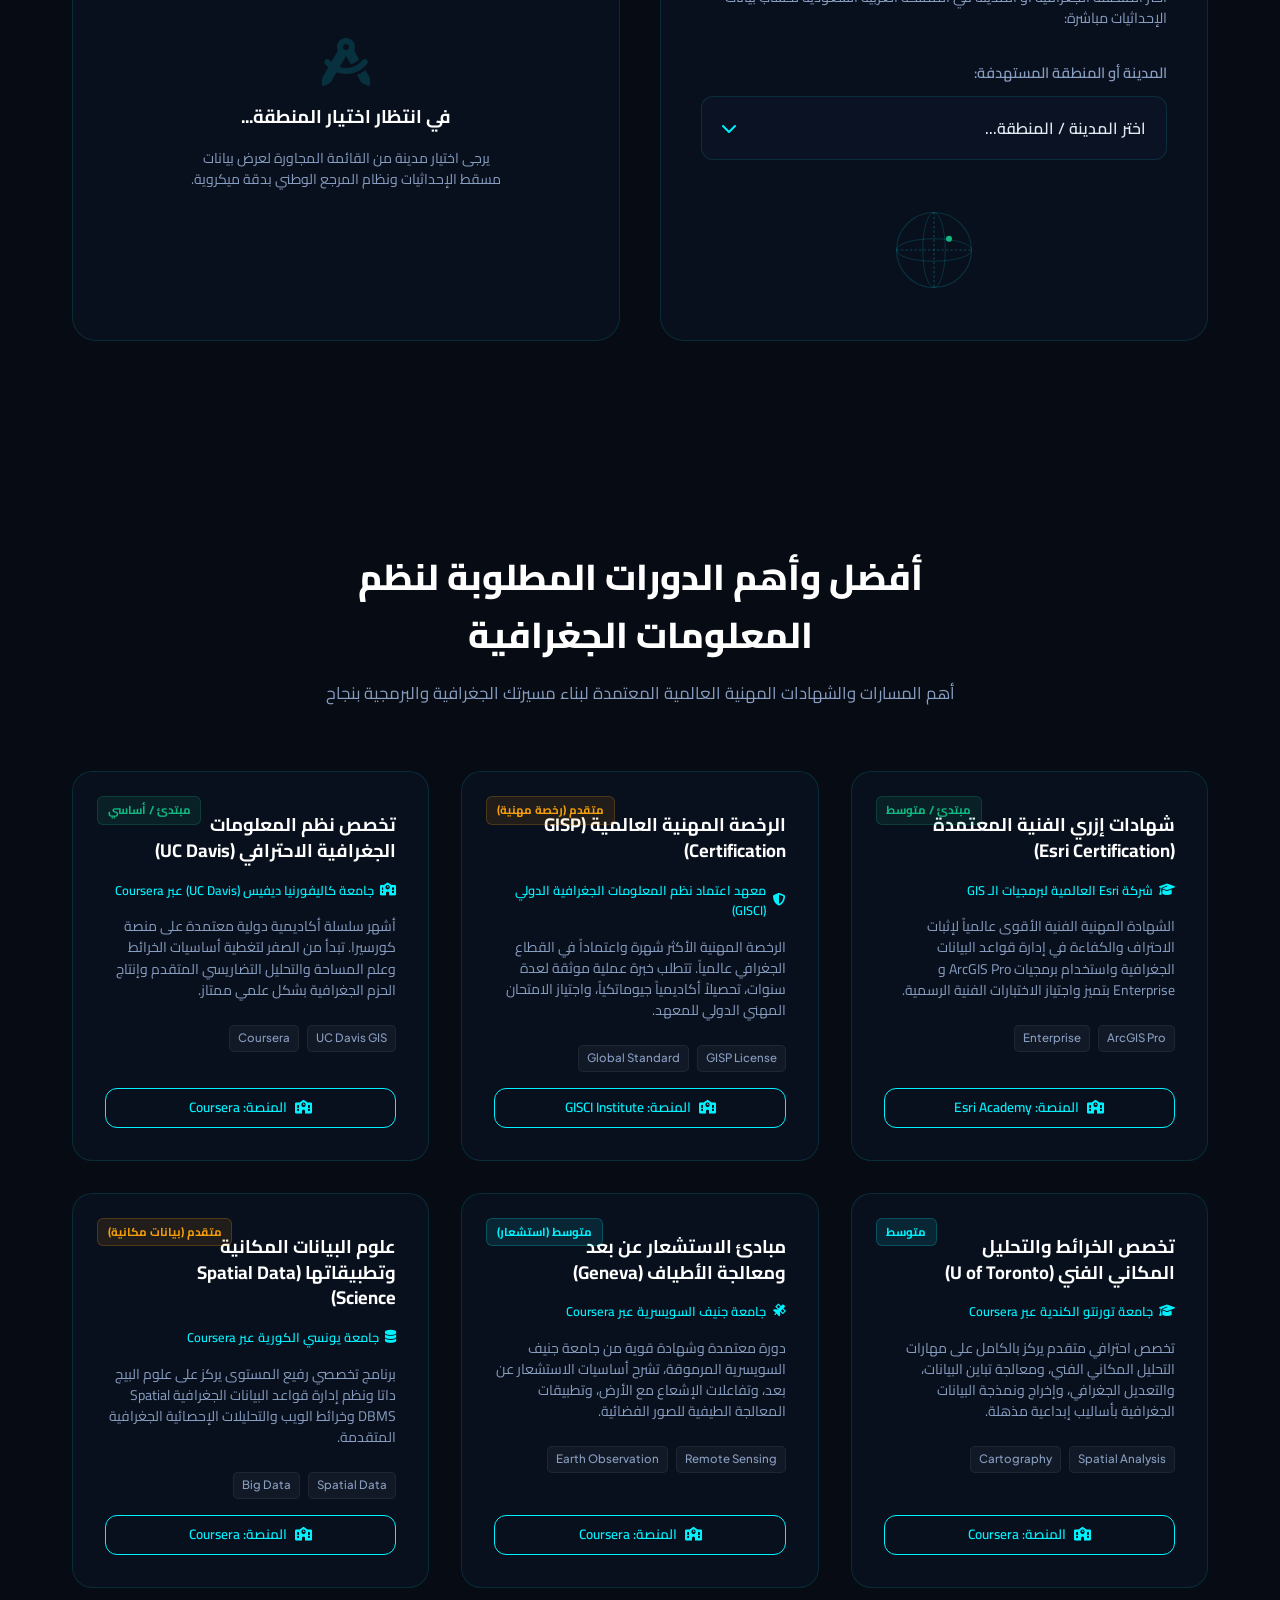
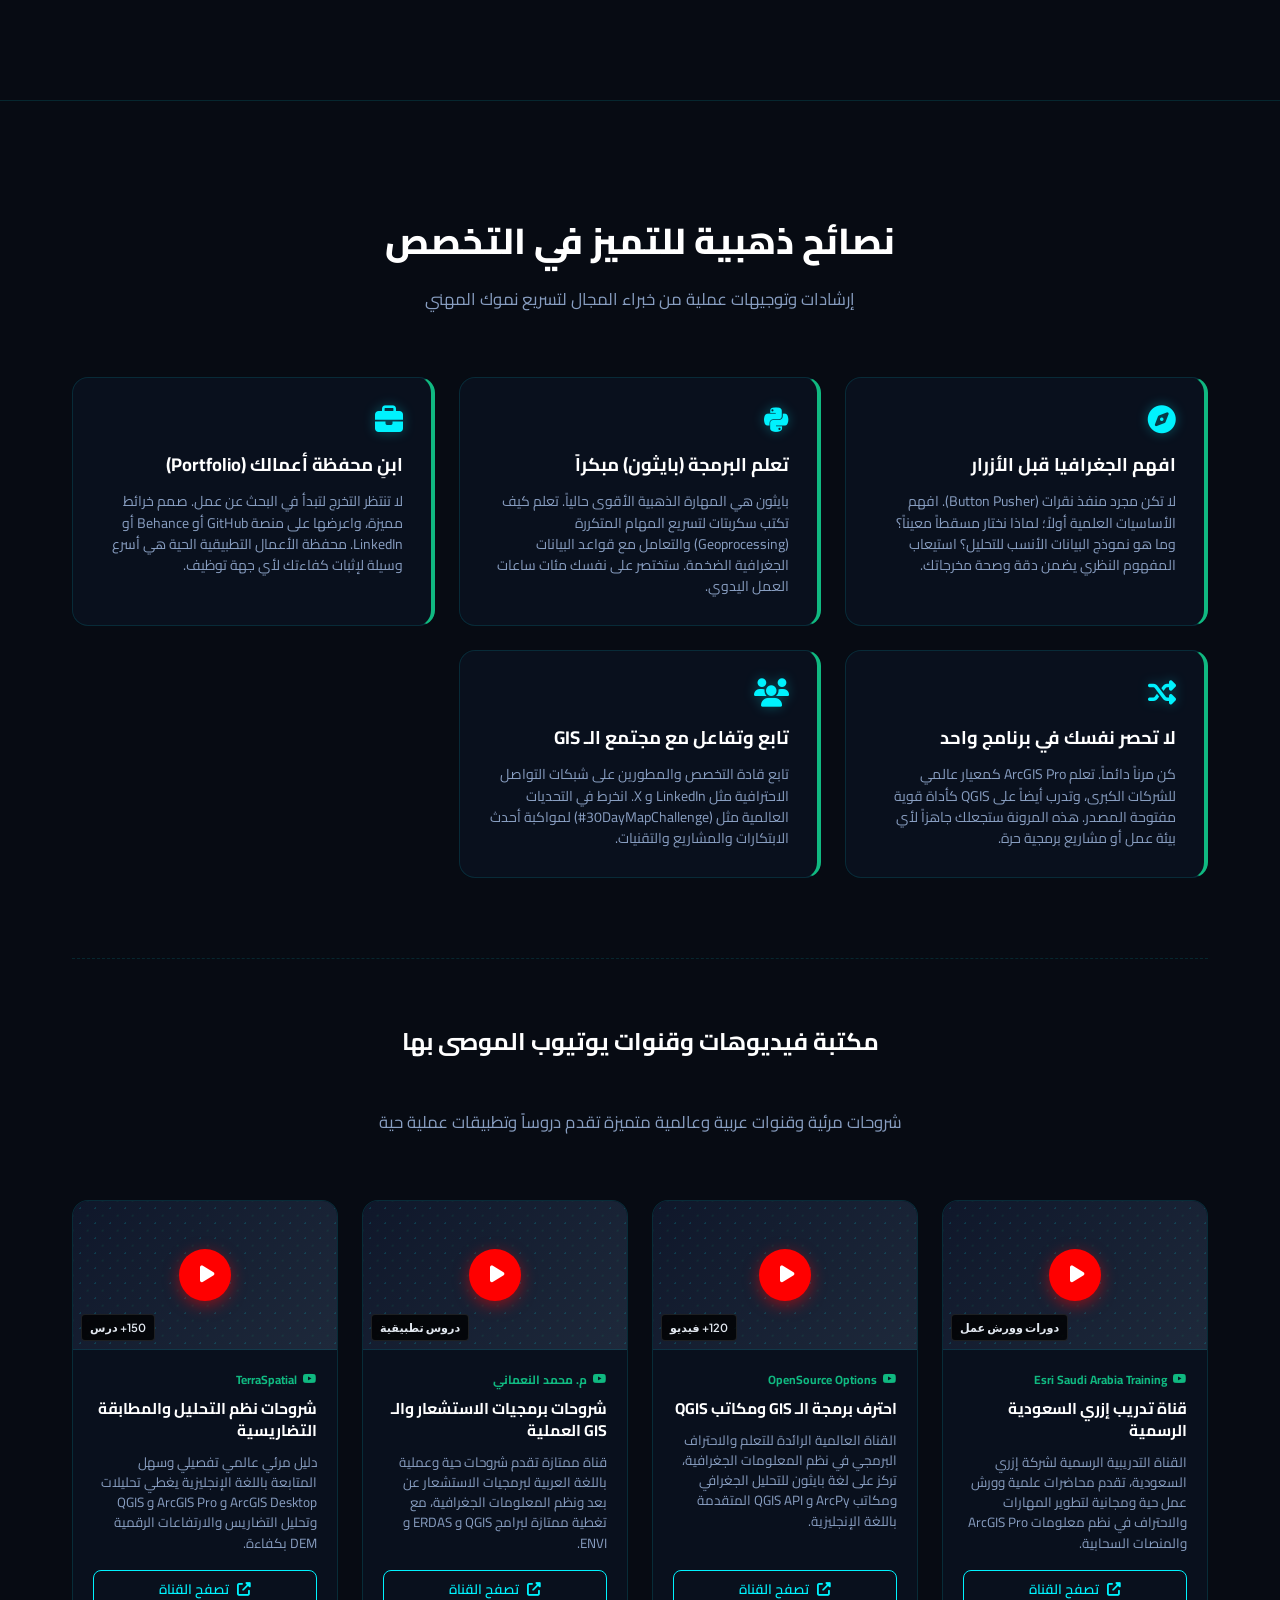
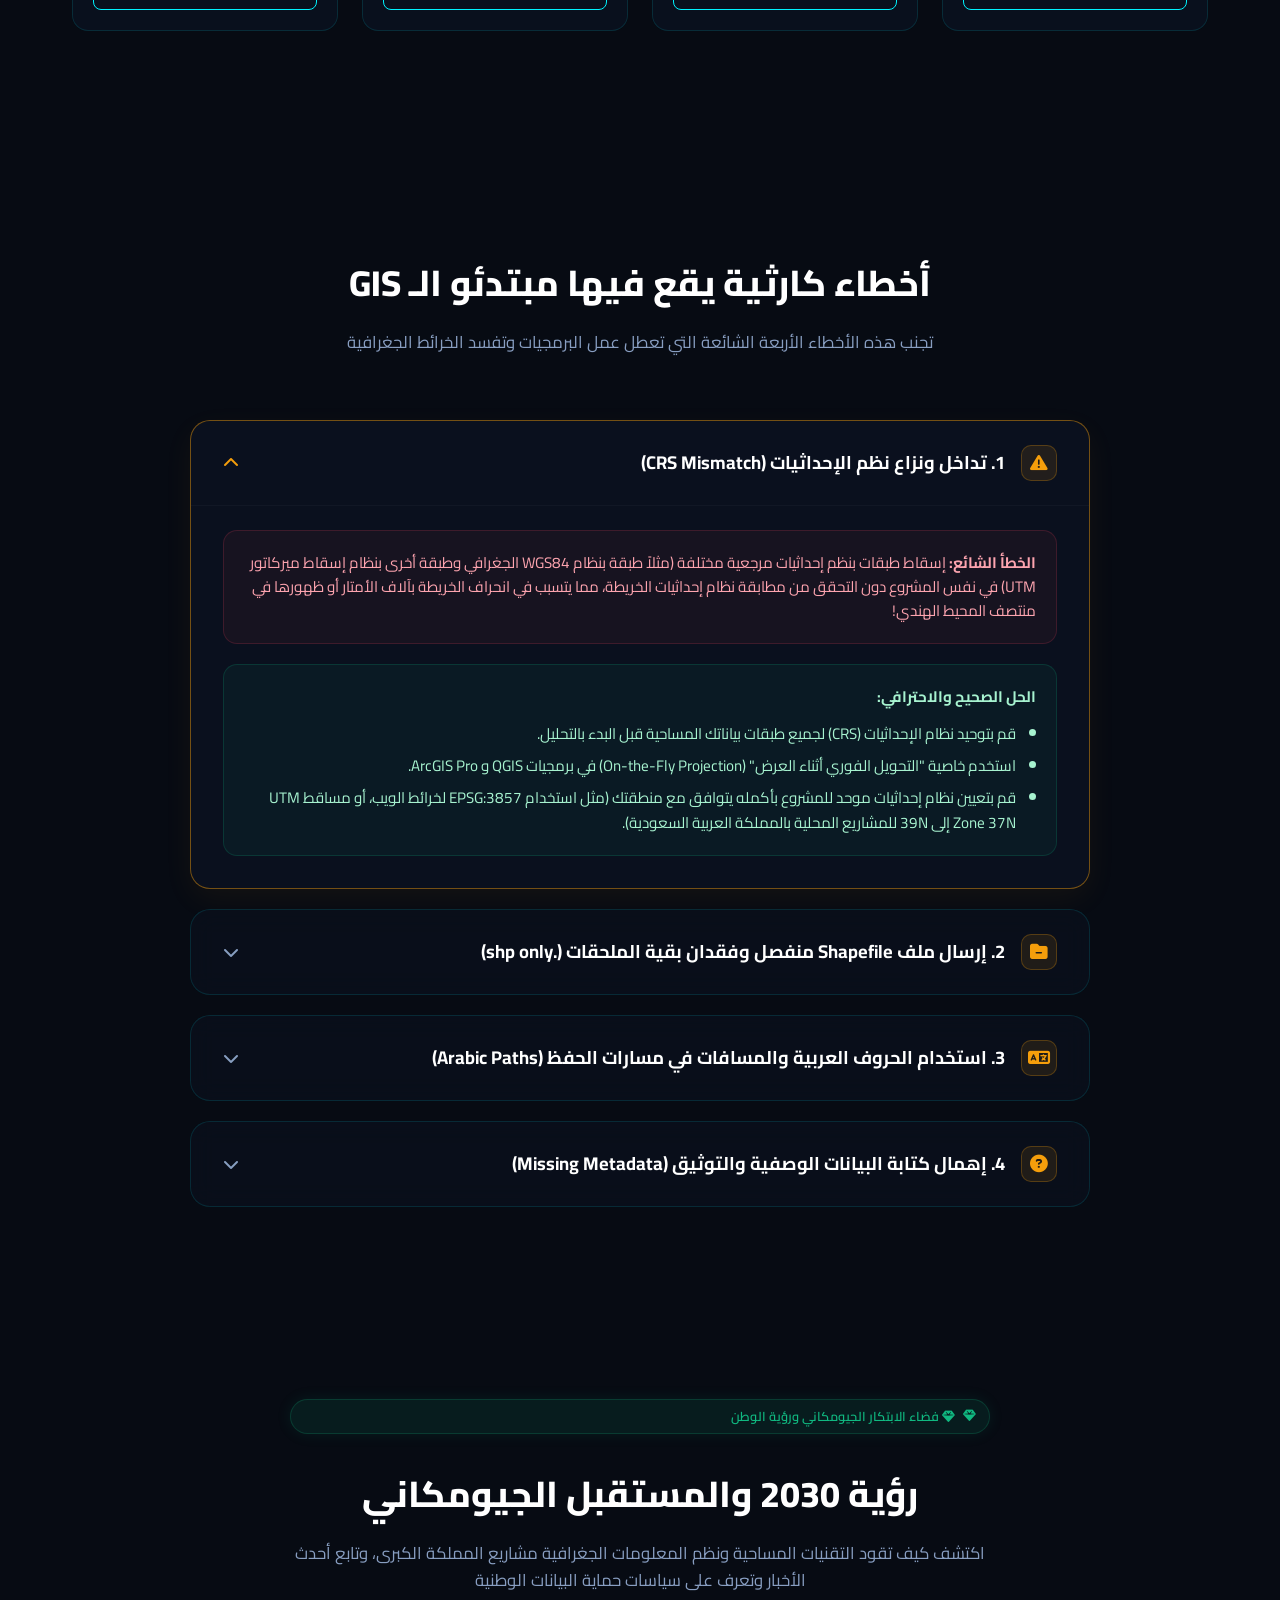
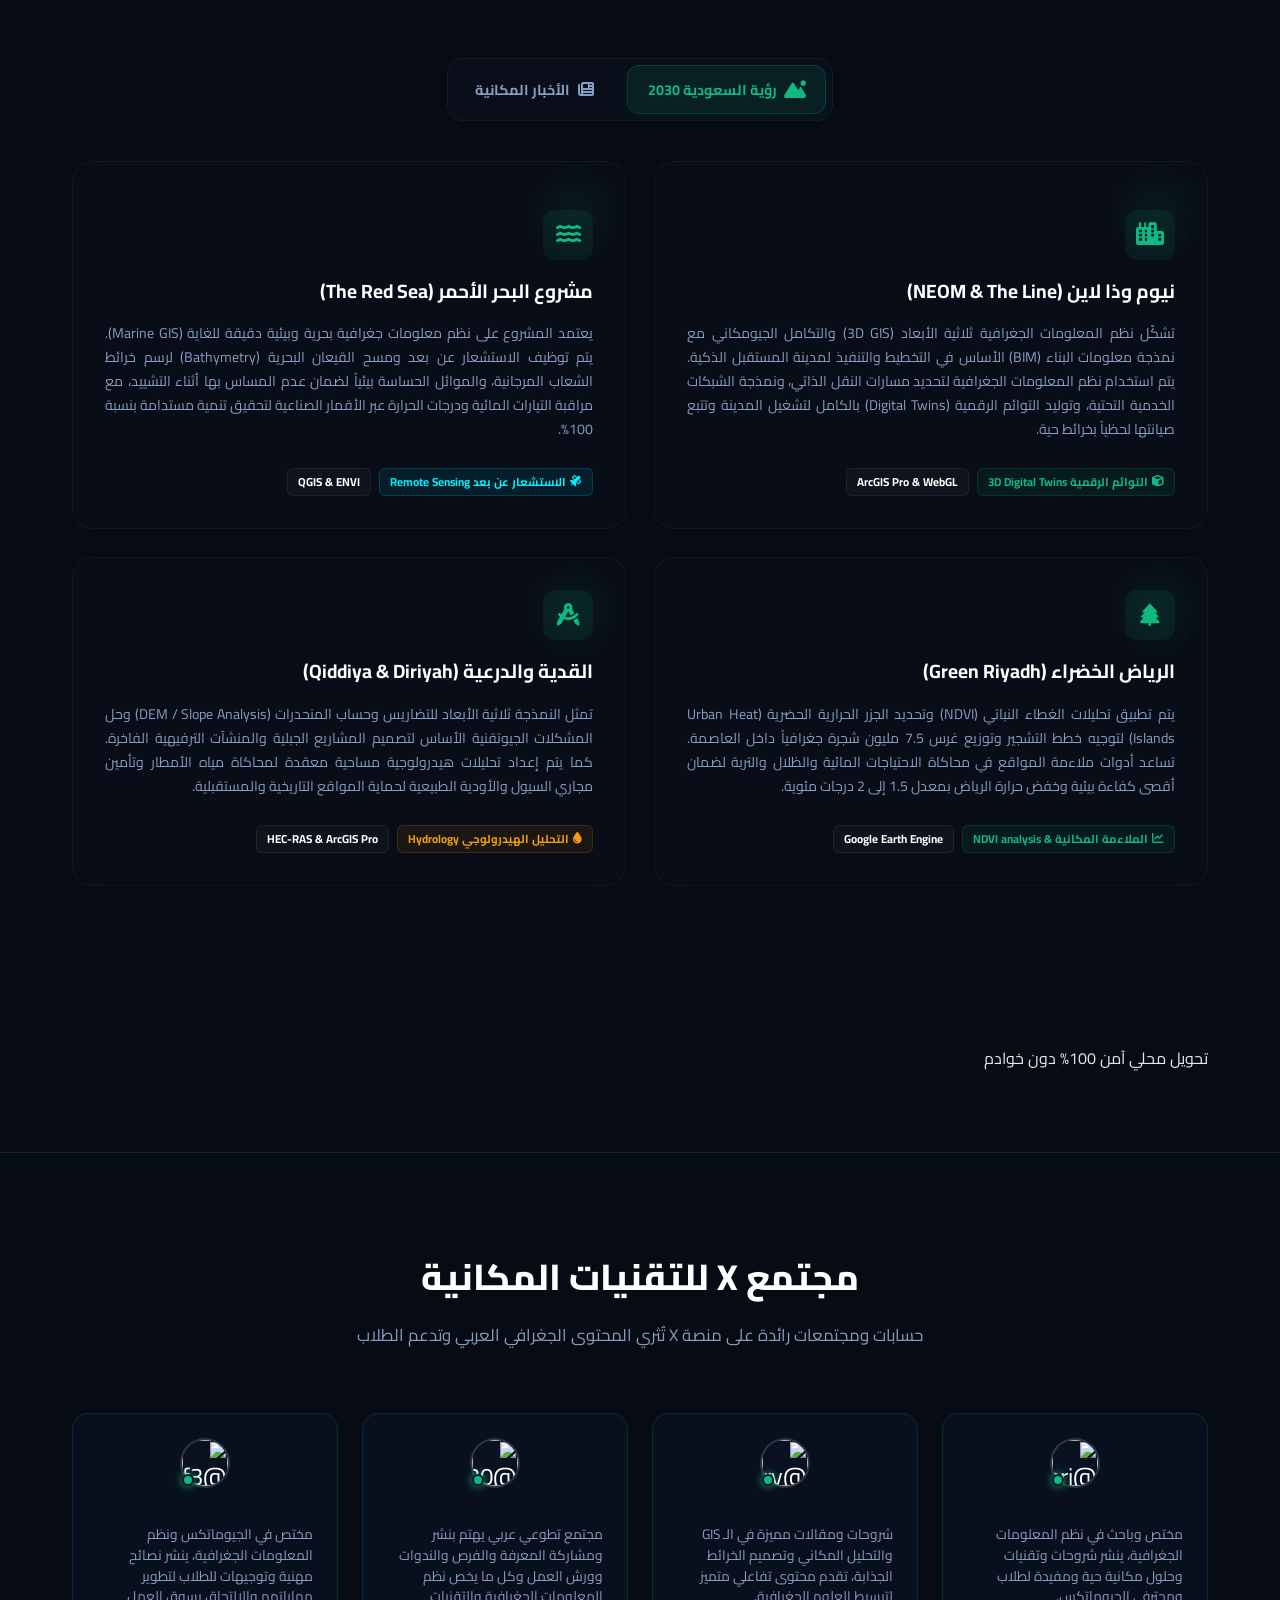
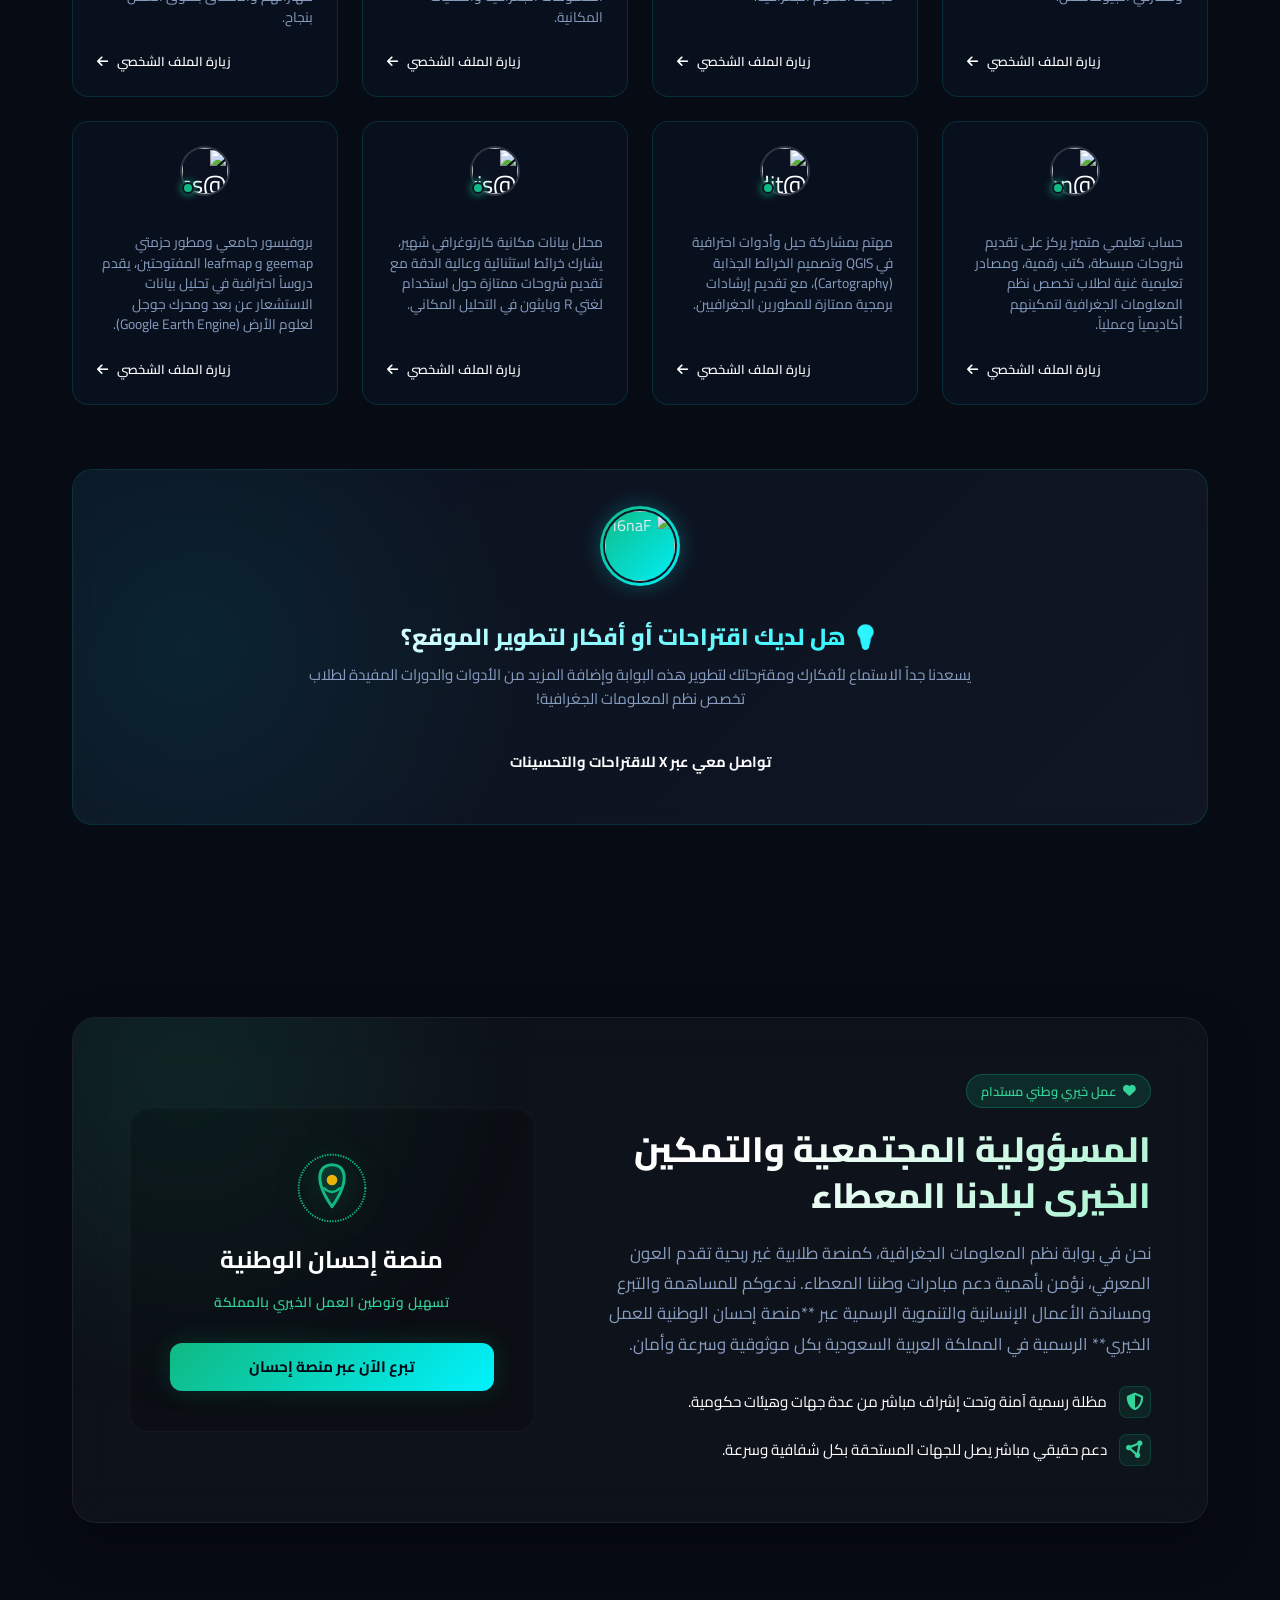
==== commit c2551cb0: "Add a premium GIS Courses section without external links as requested" ====
--- a/index.html
+++ b/index.html
@@ -24,7 +24,7 @@
     <!-- Icons -->
     <link rel="stylesheet" href="https://cdnjs.cloudflare.com/ajax/libs/font-awesome/6.4.0/css/all.min.css">
 
-    <link rel="stylesheet" href="styles.css?v=16.0">
+    <link rel="stylesheet" href="styles.css?v=17.0">
 </head>
 <body data-i18n-document-title="documentTitle">
 
@@ -59,6 +59,7 @@
                 <a href="#software" class="nav-link" id="nav-software"><i class="fa-solid fa-laptop-code"></i> <span data-i18n="navSoftware">البرمجيات</span></a>
                 <a href="#spatial-data-hub" class="nav-link" id="nav-spatial-data"><i class="fa-solid fa-database"></i> <span data-i18n="navData">مستودع البيانات</span></a>
                 <a href="#utm-crs-calculator" class="nav-link" id="nav-utm-calc"><i class="fa-solid fa-calculator"></i> <span data-i18n="navUtm">حاسبة UTM</span></a>
+                <a href="#courses" class="nav-link" id="nav-courses"><i class="fa-solid fa-graduation-cap"></i> <span data-i18n="navCourses">الدورات الموصى بها</span></a>
 
                 <a href="#tips" class="nav-link" id="nav-tips"><i class="fa-solid fa-lightbulb"></i> <span data-i18n="navTips">نصائح ذهبية</span></a>
                 <a href="#mistakes" class="nav-link" id="nav-mistakes"><i class="fa-solid fa-triangle-exclamation"></i> <span data-i18n="navMistakes">أخطاء شائعة</span></a>
@@ -96,6 +97,7 @@
             <a href="#software" class="drawer-link" id="drawer-software"><i class="fa-solid fa-laptop-code"></i> <span data-i18n="navSoftware">البرمجيات</span></a>
             <a href="#spatial-data-hub" class="drawer-link" id="drawer-spatial-data"><i class="fa-solid fa-database"></i> <span data-i18n="navData">مستودع البيانات</span></a>
             <a href="#utm-crs-calculator" class="drawer-link" id="drawer-utm-calc"><i class="fa-solid fa-calculator"></i> <span data-i18n="navUtm">حاسبة UTM</span></a>
+            <a href="#courses" class="drawer-link" id="drawer-courses"><i class="fa-solid fa-graduation-cap"></i> <span data-i18n="navCourses">الدورات الموصى بها</span></a>
 
             <a href="#tips" class="drawer-link" id="drawer-tips"><i class="fa-solid fa-lightbulb"></i> <span data-i18n="navTips">نصائح ذهبية</span></a>
             <a href="#mistakes" class="drawer-link" id="drawer-mistakes"><i class="fa-solid fa-triangle-exclamation"></i> <span data-i18n="navMistakes">أخطاء شائعة</span></a>
@@ -882,6 +884,94 @@
             </div>
         </section>
 
+        <!-- Recommended Courses Section -->
+        <section id="courses" class="courses-section">
+            <div class="container">
+                <div class="section-header" id="coursesHeader">
+                    <h2 class="section-title" data-i18n="coursesTitle">أفضل وأهم الدورات المطلوبة لنظم المعلومات الجغرافية</h2>
+                    <p class="section-subtitle" data-i18n="coursesSubtitle">أهم المسارات والشهادات المهنية العالمية المعتمدة لبناء مسيرتك الجغرافية والبرمجية بنجاح</p>
+                </div>
+                <div class="courses-grid" id="coursesGrid">
+                    <!-- Course Card 1: Esri Technical Certification -->
+                    <div class="course-card">
+                        <div class="course-level level-beg" data-i18n="courseLevel1">مبتدئ / متوسط</div>
+                        <h4 data-i18n="courseTitle1">شهادات إزري الفنية المعتمدة (Esri Certification)</h4>
+                        <span class="course-source"><i class="fa-solid fa-graduation-cap"></i> <span data-i18n="courseSource1">منصة تدريب Esri Academy</span></span>
+                        <p data-i18n="courseDesc1">الشهادة المهنية الفنية الأقوى عالمياً لإثبات الاحتراف والكفاءة في إدارة قواعد البيانات الجغرافية واستخدام برمجيات ArcGIS Pro و Enterprise بتميز واجتياز الاختبارات الفنية الرسمية.</p>
+                        <div class="course-meta-tags font-mono">
+                            <span>ArcGIS Pro</span>
+                            <span>Enterprise</span>
+                        </div>
+                        <div class="btn btn-outline-primary" style="cursor: default; pointer-events: none;"><i class="fa-solid fa-school"></i> <span data-i18n="coursePlatformName1">المنصة: Esri Academy</span></div>
+                    </div>
+
+                    <!-- Course Card 2: GISP Certification -->
+                    <div class="course-card">
+                        <div class="course-level level-adv" data-i18n="courseLevel2">متقدم (رخصة مهنية)</div>
+                        <h4 data-i18n="courseTitle2">الرخصة المهنية العالمية (GISP Certification)</h4>
+                        <span class="course-source"><i class="fa-solid fa-shield-halved"></i> <span data-i18n="courseSource2">معهد GISCI الدولي</span></span>
+                        <p data-i18n="courseDesc2">الرخصة المهنية الأكثر شهرة واعتماداً في القطاع الجغرافي عالمياً. تتطلب خبرة عملية موثقة لعدة سنوات، تحصيلاً أكاديمياً جيوماتكياً، واجتياز الامتحان المهني الدولي للمعهد.</p>
+                        <div class="course-meta-tags font-mono">
+                            <span>GISP License</span>
+                            <span>Global Standard</span>
+                        </div>
+                        <div class="btn btn-outline-primary" style="cursor: default; pointer-events: none;"><i class="fa-solid fa-school"></i> <span data-i18n="coursePlatformName2">منصة: GISCI</span></div>
+                    </div>
+
+                    <!-- Course Card 3: UC Davis Specialization -->
+                    <div class="course-card">
+                        <div class="course-level level-beg" data-i18n="courseLevel3">مبتدئ / أساسي</div>
+                        <h4 data-i18n="courseTitle3">تخصص نظم المعلومات الجغرافية الاحترافي (UC Davis)</h4>
+                        <span class="course-source"><i class="fa-solid fa-school"></i> <span data-i18n="courseSource3">جامعة كاليفورنيا ديفيس عبر Coursera</span></span>
+                        <p data-i18n="courseDesc3">أشهر سلسلة أكاديمية دولية معتمدة على منصة كورسيرا. تبدأ من الصفر لتغطية أساسيات الخرائط وعلم المساحة والتحليل التضاريسي المتقدم وإنتاج الحزم الجغرافية بشكل علمي ممتاز.</p>
+                        <div class="course-meta-tags font-mono">
+                            <span>UC Davis GIS</span>
+                            <span>Coursera</span>
+                        </div>
+                        <div class="btn btn-outline-primary" style="cursor: default; pointer-events: none;"><i class="fa-solid fa-school"></i> <span data-i18n="coursePlatformName3">منصة: Coursera</span></div>
+                    </div>
+
+                    <!-- Course Card 4: U of Toronto Specialization -->
+                    <div class="course-card">
+                        <div class="course-level level-int" data-i18n="courseLevel4">متوسط</div>
+                        <h4 data-i18n="courseTitle4">تخصص الخرائط والتحليل المكاني الفني (U of Toronto)</h4>
+                        <span class="course-source"><i class="fa-solid fa-graduation-cap"></i> <span data-i18n="courseSource4">جامعة تورنتو الكندية عبر Coursera</span></span>
+                        <p data-i18n="courseDesc4">تخصص احترافي متقدم يركز بالكامل على مهارات التحليل المكاني الفني، ومعالجة تباين البيانات، والتعديل الجغرافي، وإخراج ونمذجة البيانات الجغرافية بأساليب إبداعية مذهلة.</p>
+                        <div class="course-meta-tags font-mono">
+                            <span>Spatial Analysis</span>
+                            <span>Cartography</span>
+                        </div>
+                        <div class="btn btn-outline-primary" style="cursor: default; pointer-events: none;"><i class="fa-solid fa-school"></i> <span data-i18n="coursePlatformName4">منصة: Coursera</span></div>
+                    </div>
+
+                    <!-- Course Card 5: Remote Sensing Geneva -->
+                    <div class="course-card">
+                        <div class="course-level level-int" data-i18n="courseLevel5">متوسط (استشعار)</div>
+                        <h4 data-i18n="courseTitle5">مبادئ الاستشعار عن بعد ومعالجة الأطياف (Geneva)</h4>
+                        <span class="course-source"><i class="fa-solid fa-satellite"></i> <span data-i18n="courseSource5">جامعة جنيف السويسرية عبر Coursera</span></span>
+                        <p data-i18n="courseDesc5">دورة معتمدة وشهادة قوية من جامعة جنيف السويسرية المرموقة، تشرح أساسيات الاستشعار عن بعد، وتفاعلات الإشعاع مع الأرض، وتطبيقات المعالجة الطيفية للصور الفضائية.</p>
+                        <div class="course-meta-tags font-mono">
+                            <span>Remote Sensing</span>
+                            <span>Earth Observation</span>
+                        </div>
+                        <div class="btn btn-outline-primary" style="cursor: default; pointer-events: none;"><i class="fa-solid fa-school"></i> <span data-i18n="coursePlatformName5">منصة: Coursera</span></div>
+                    </div>
+
+                    <!-- Course Card 6: Spatial Data Science Yonsei -->
+                    <div class="course-card">
+                        <div class="course-level level-adv" data-i18n="courseLevel6">متقدم (بيانات مكانية)</div>
+                        <h4 data-i18n="courseTitle6">علوم البيانات المكانية وتطبيقاتها (Spatial Data Science)</h4>
+                        <span class="course-source"><i class="fa-solid fa-database"></i> <span data-i18n="courseSource6">جامعة يونسي الكورية عبر Coursera</span></span>
+                        <p data-i18n="courseDesc6">برنامج تخصصي رفيع المستوى يركز على علوم البيج داتا ونظم إدارة قواعد البيانات الجغرافية Spatial DBMS وخرائط الويب والتحليلات الإحصائية الجغرافية المتقدمة.</p>
+                        <div class="course-meta-tags font-mono">
+                            <span>Spatial Data</span>
+                            <span>Big Data</span>
+                        </div>
+                        <div class="btn btn-outline-primary" style="cursor: default; pointer-events: none;"><i class="fa-solid fa-school"></i> <span data-i18n="coursePlatformName6">منصة: Coursera</span></div>
+                    </div>
+                </div>
+            </div>
+        </section>
 
         <!-- Golden Tips Section -->
         <section id="tips" class="tips-section">
@@ -1640,7 +1730,7 @@
     <!-- Privacy-friendly Web Analytics (GoatCounter) -->
     <script data-goatcounter="https://webgis-i6na.goatcounter.com/count" async src="https://gc.zgo.at/count.js"></script>
     <!-- Scripts -->
-    <script src="translations.js?v=16.0"></script>
-    <script src="app.js?v=16.0"></script>
+    <script src="translations.js?v=17.0"></script>
+    <script src="app.js?v=17.0"></script>
 </body>
 </html>
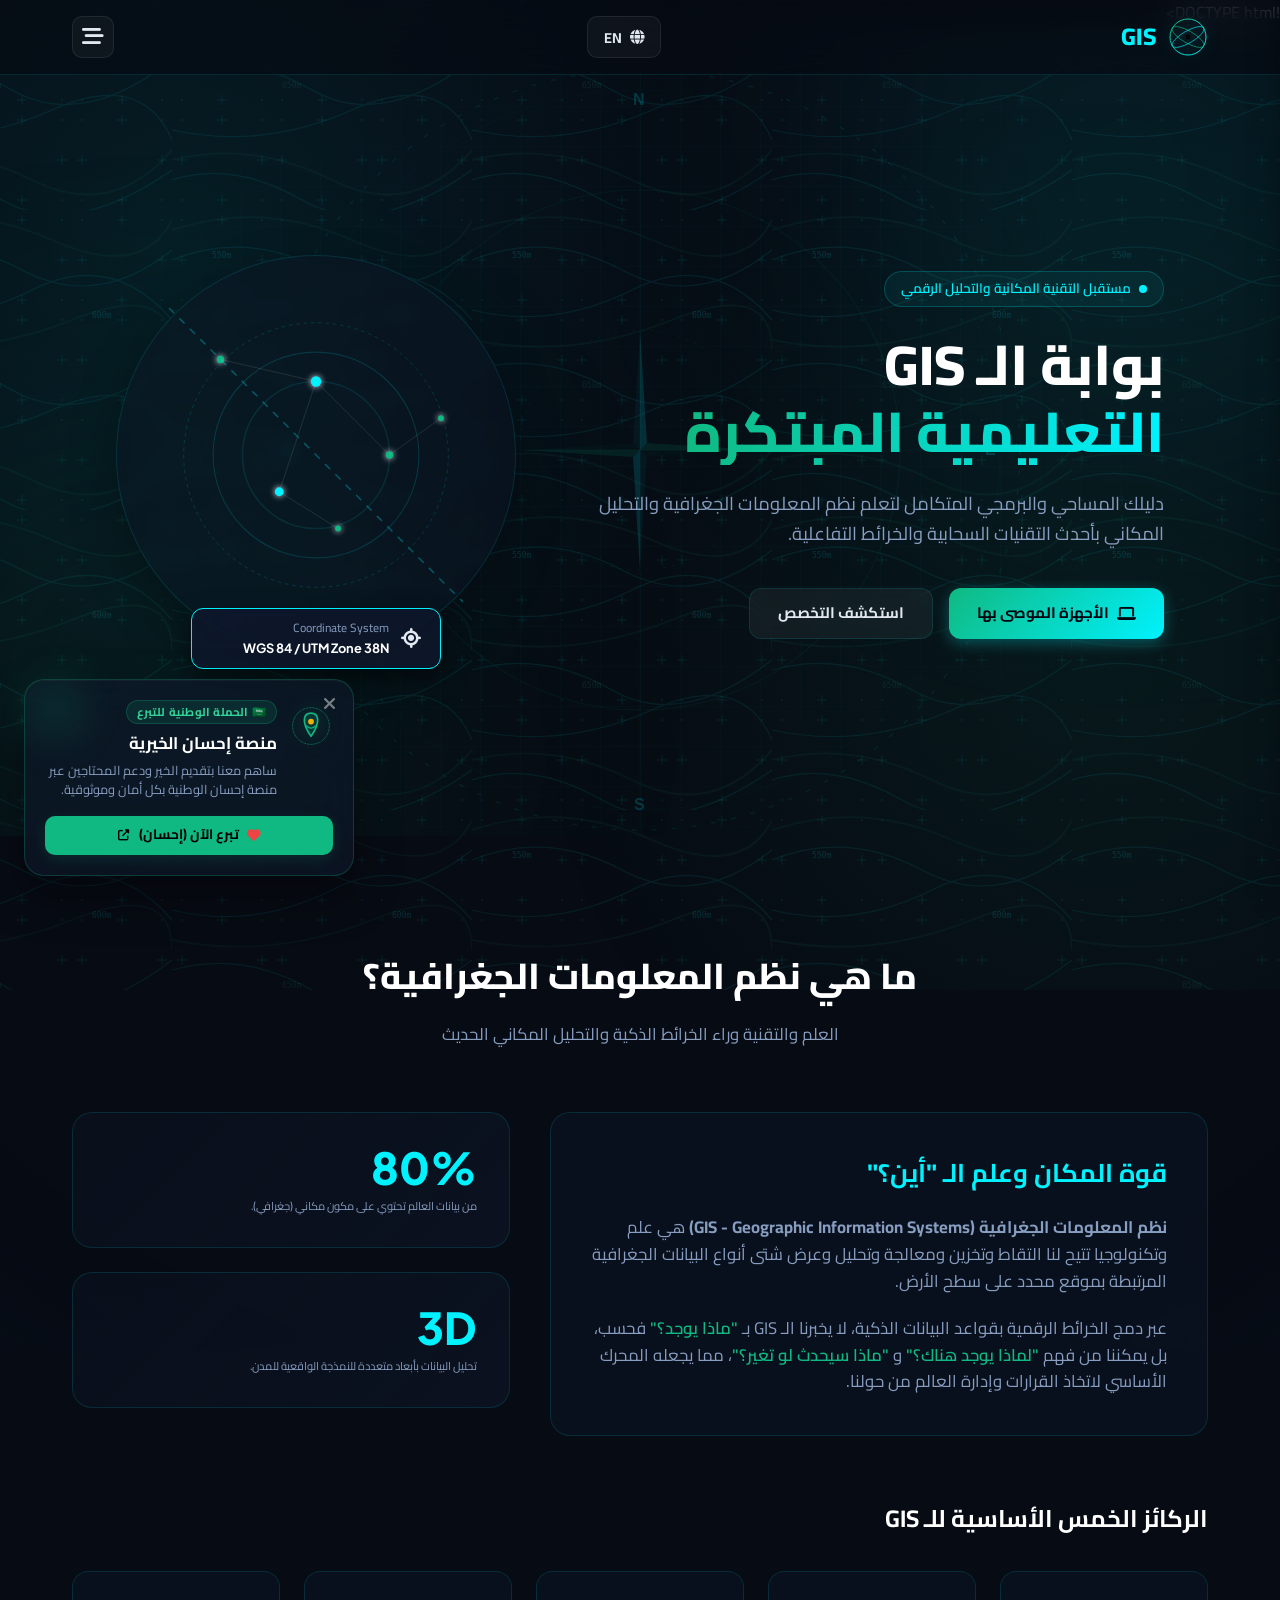
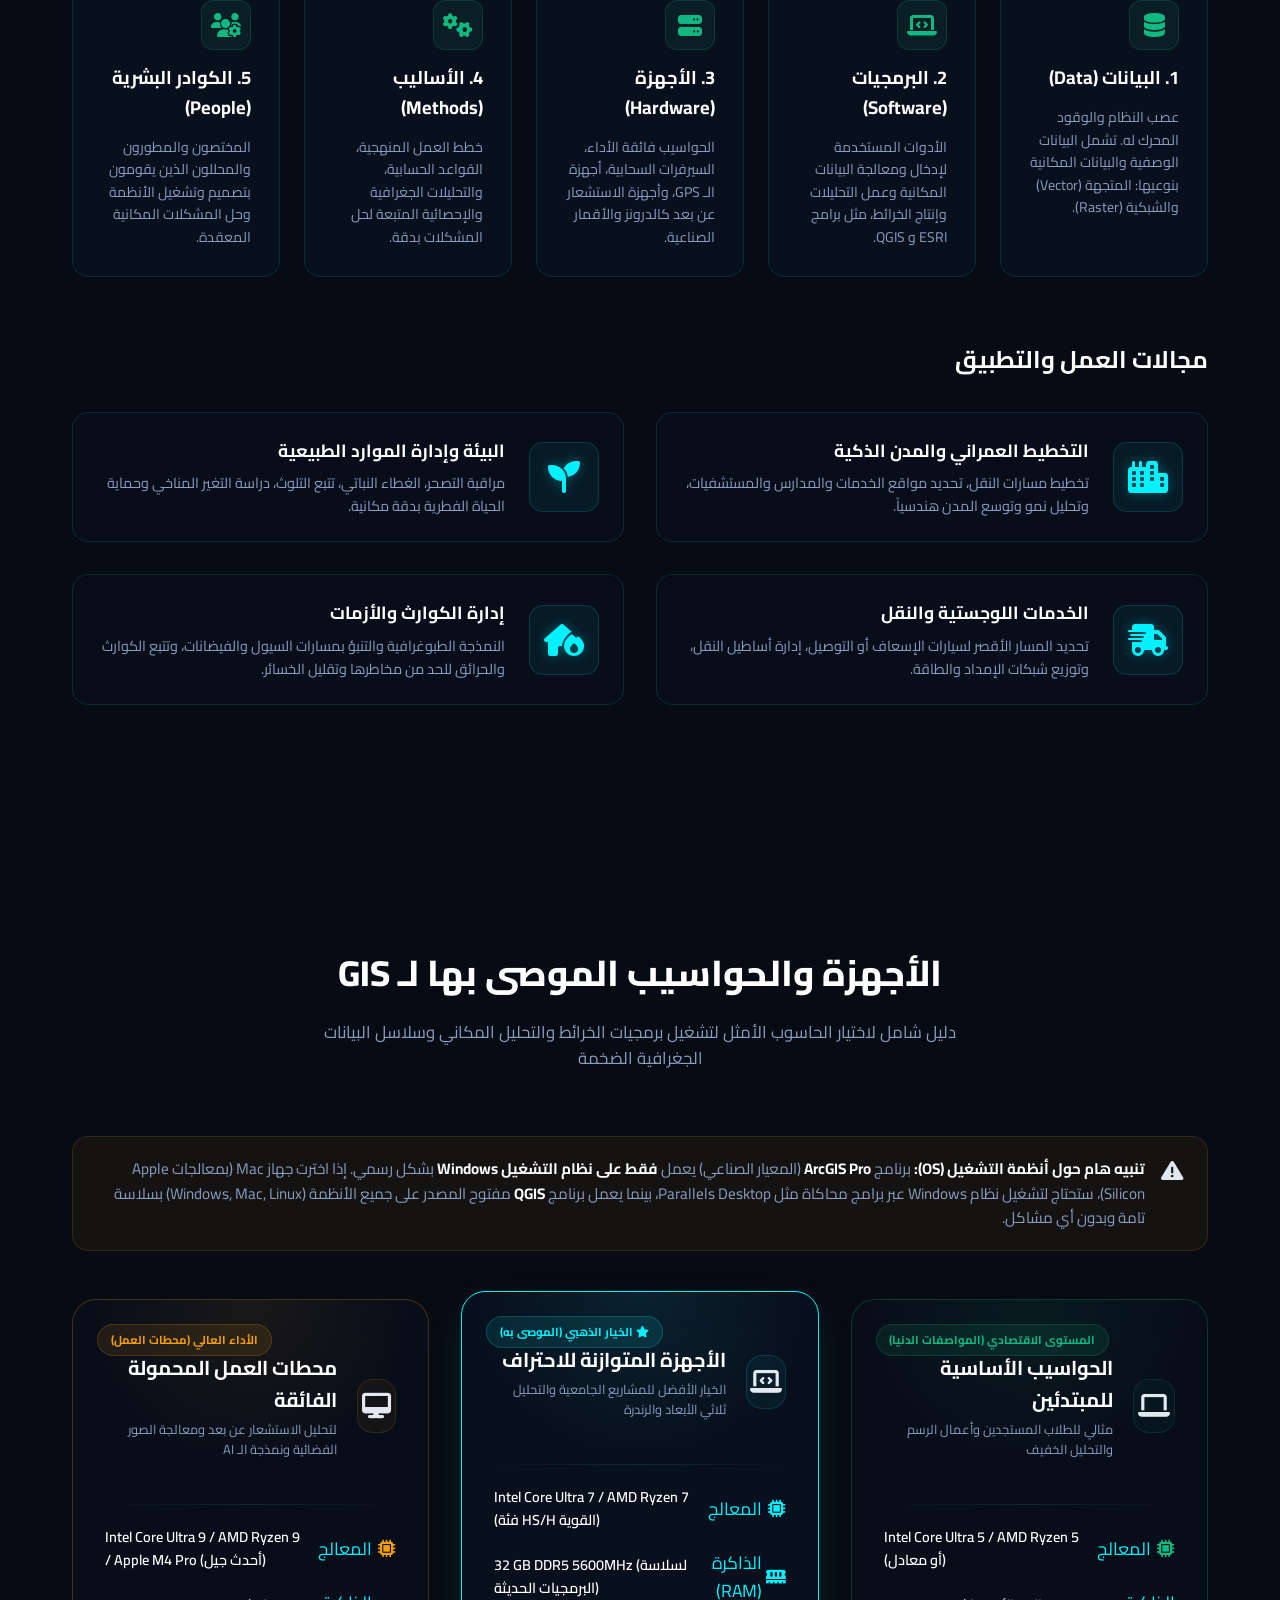
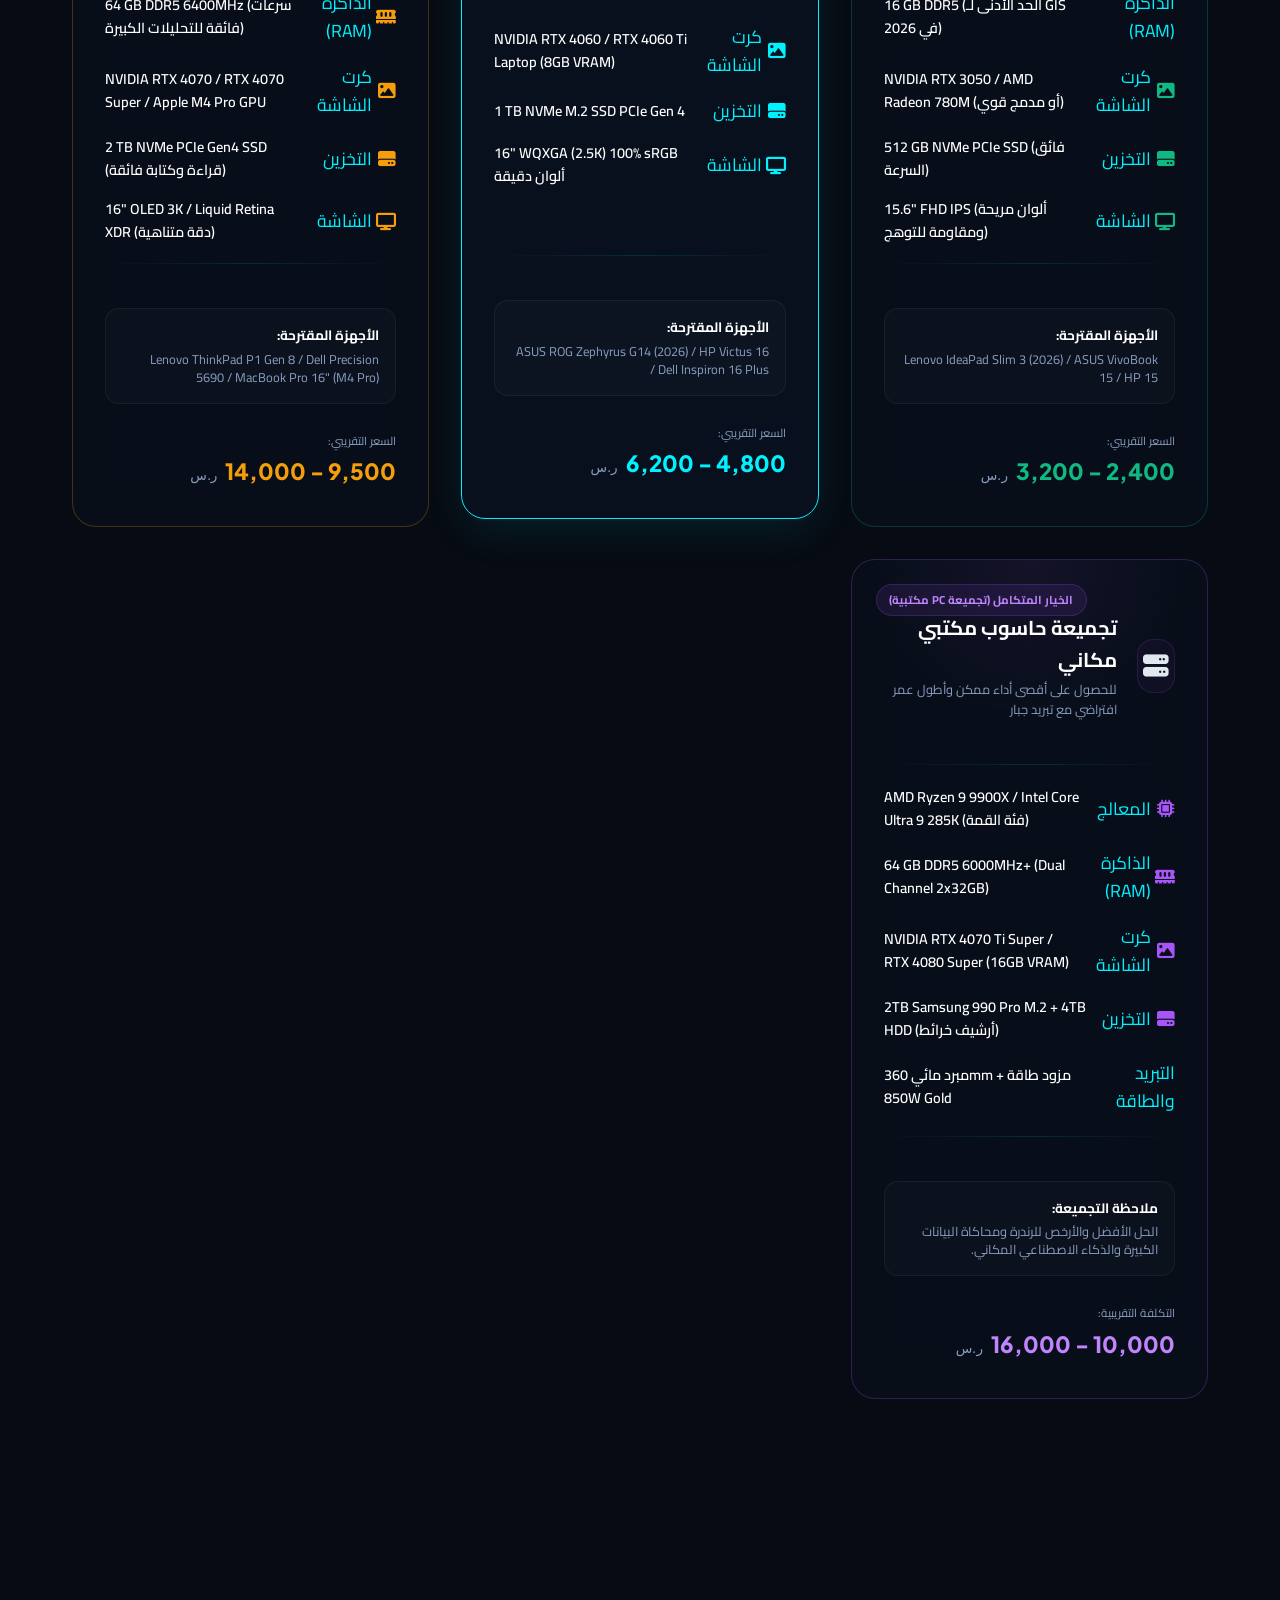
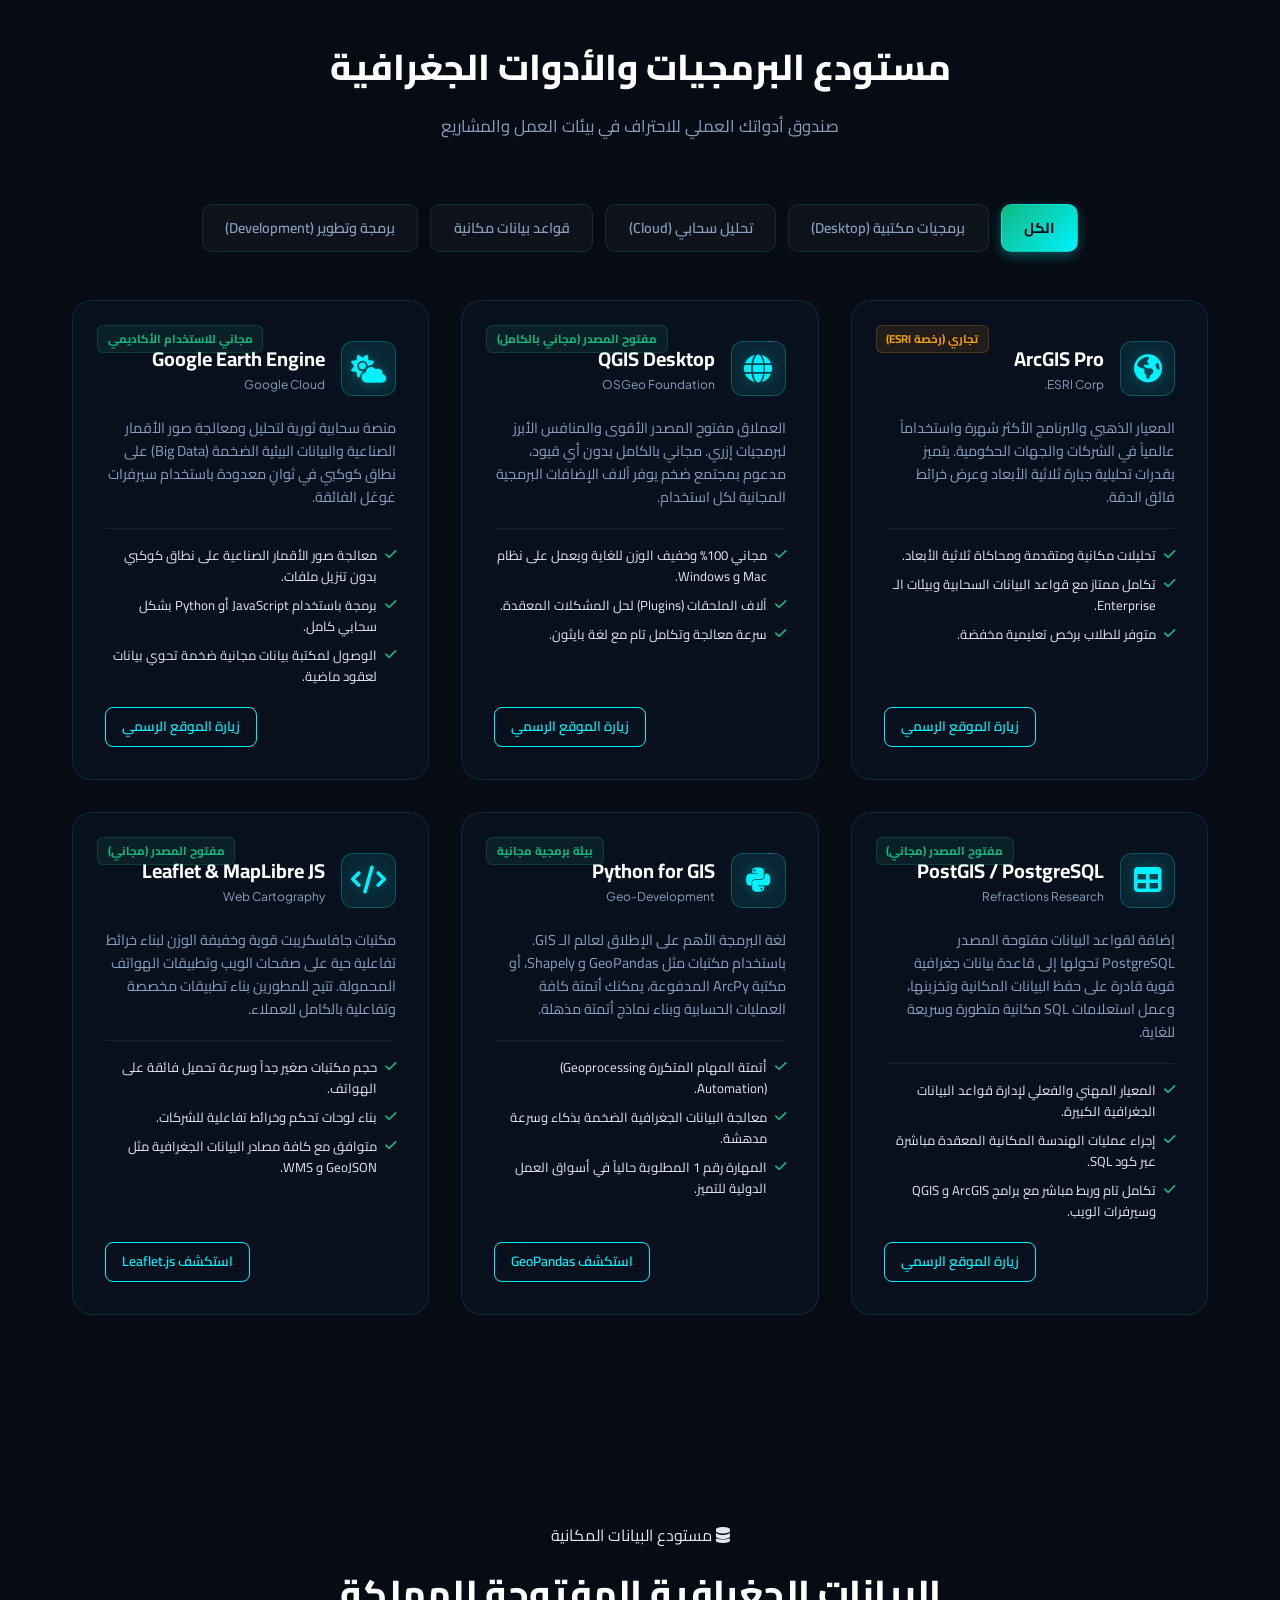
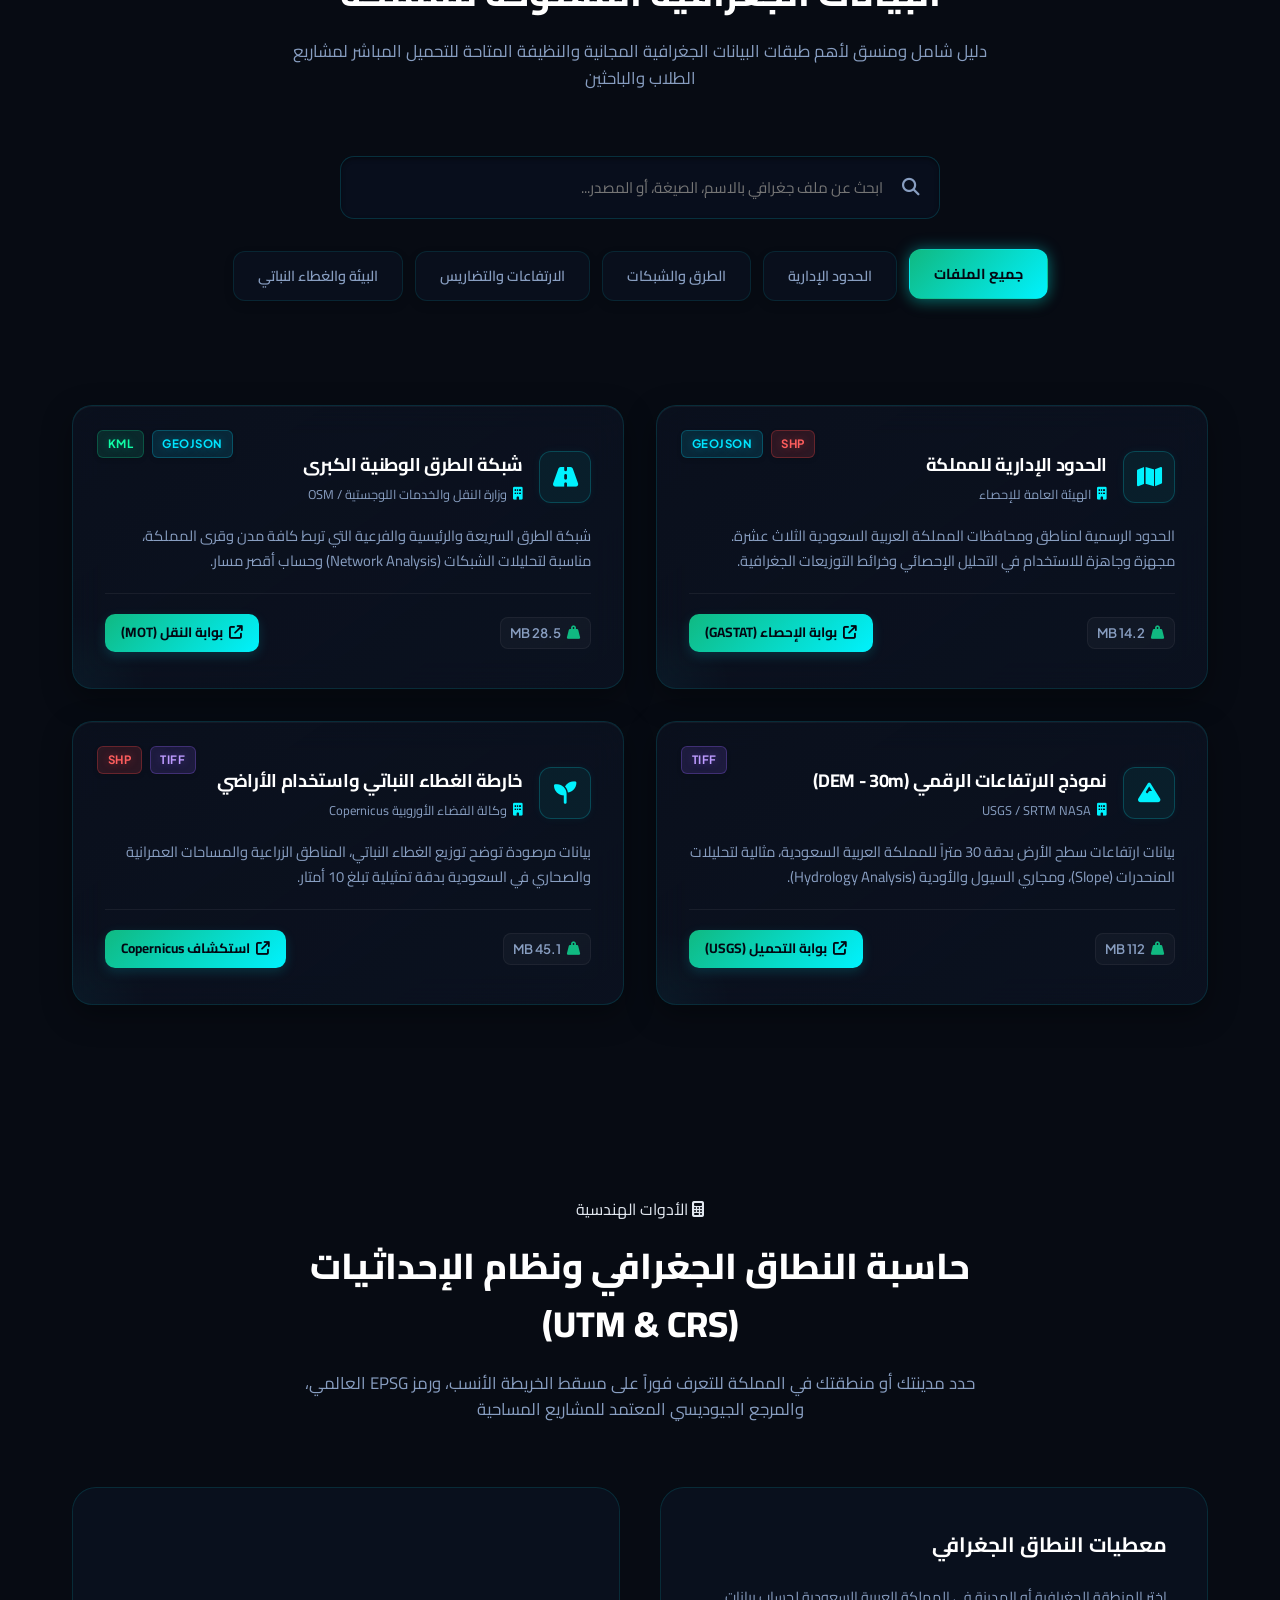
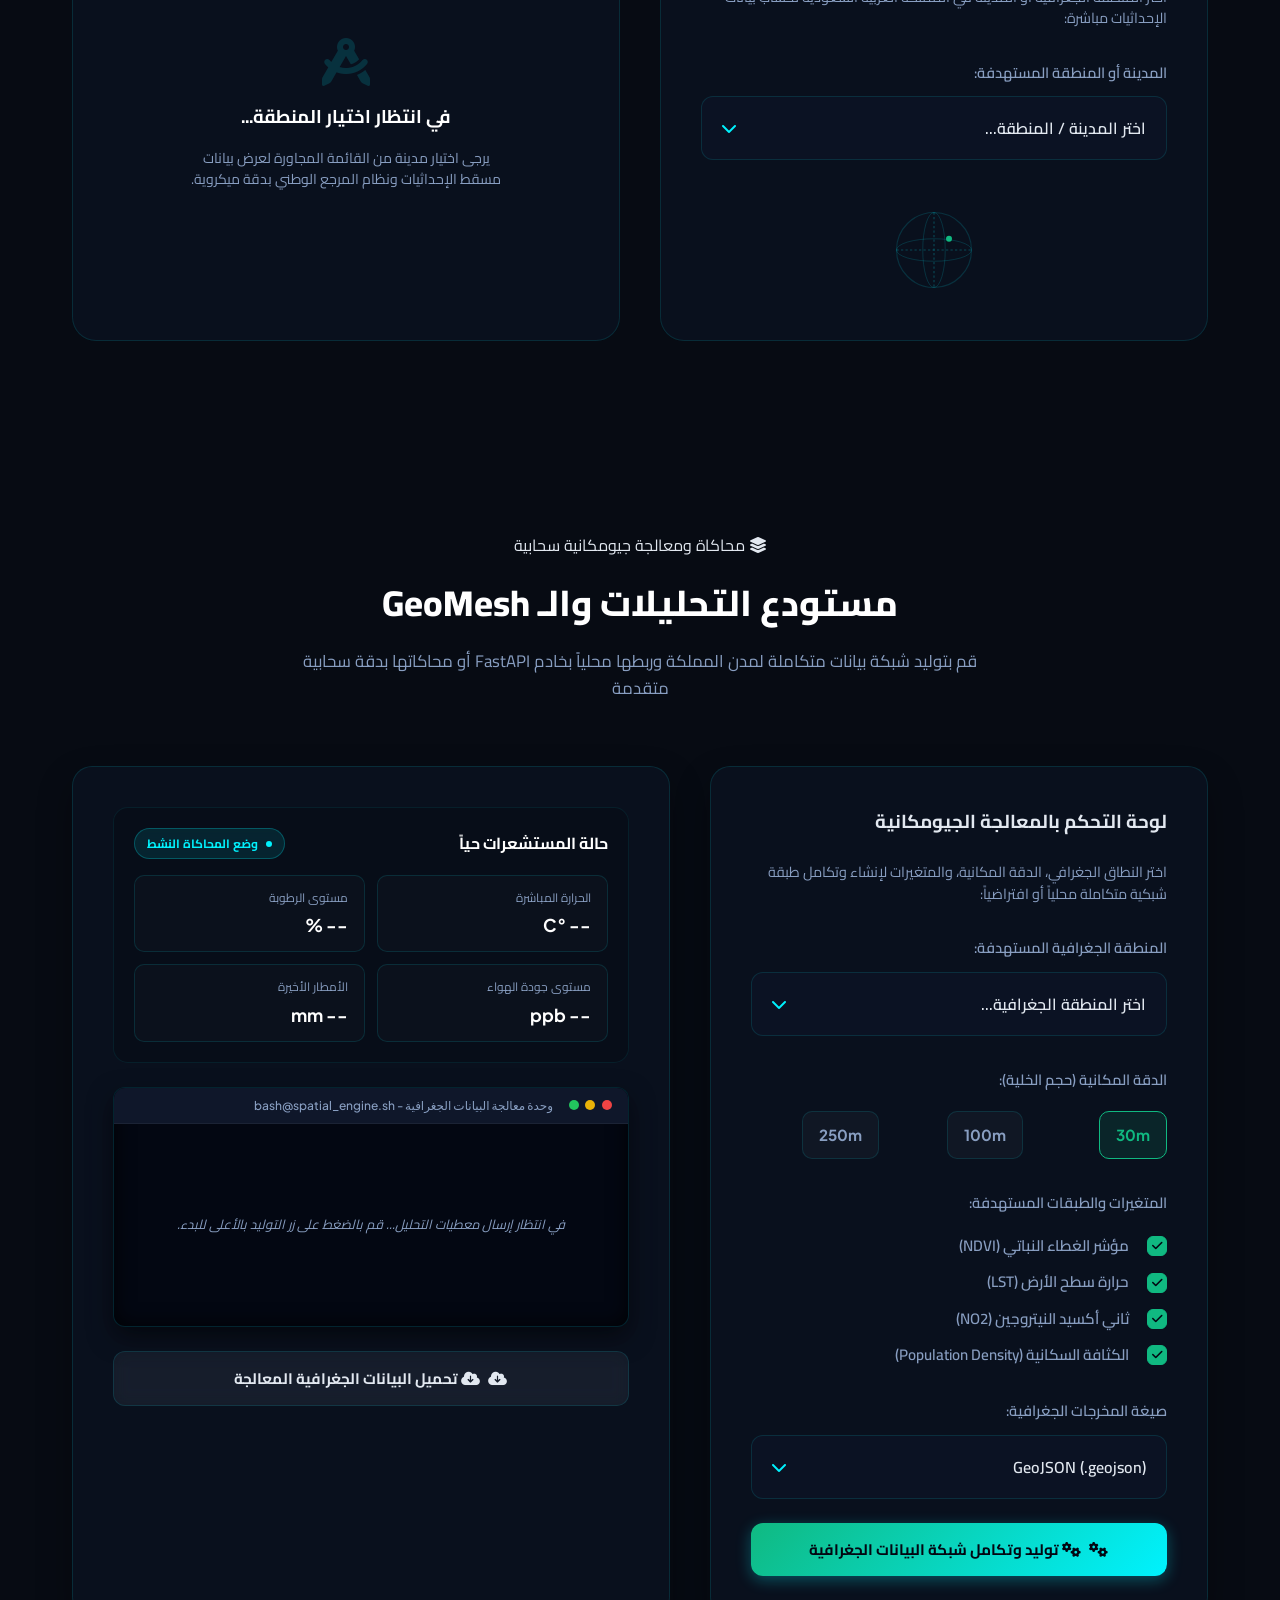
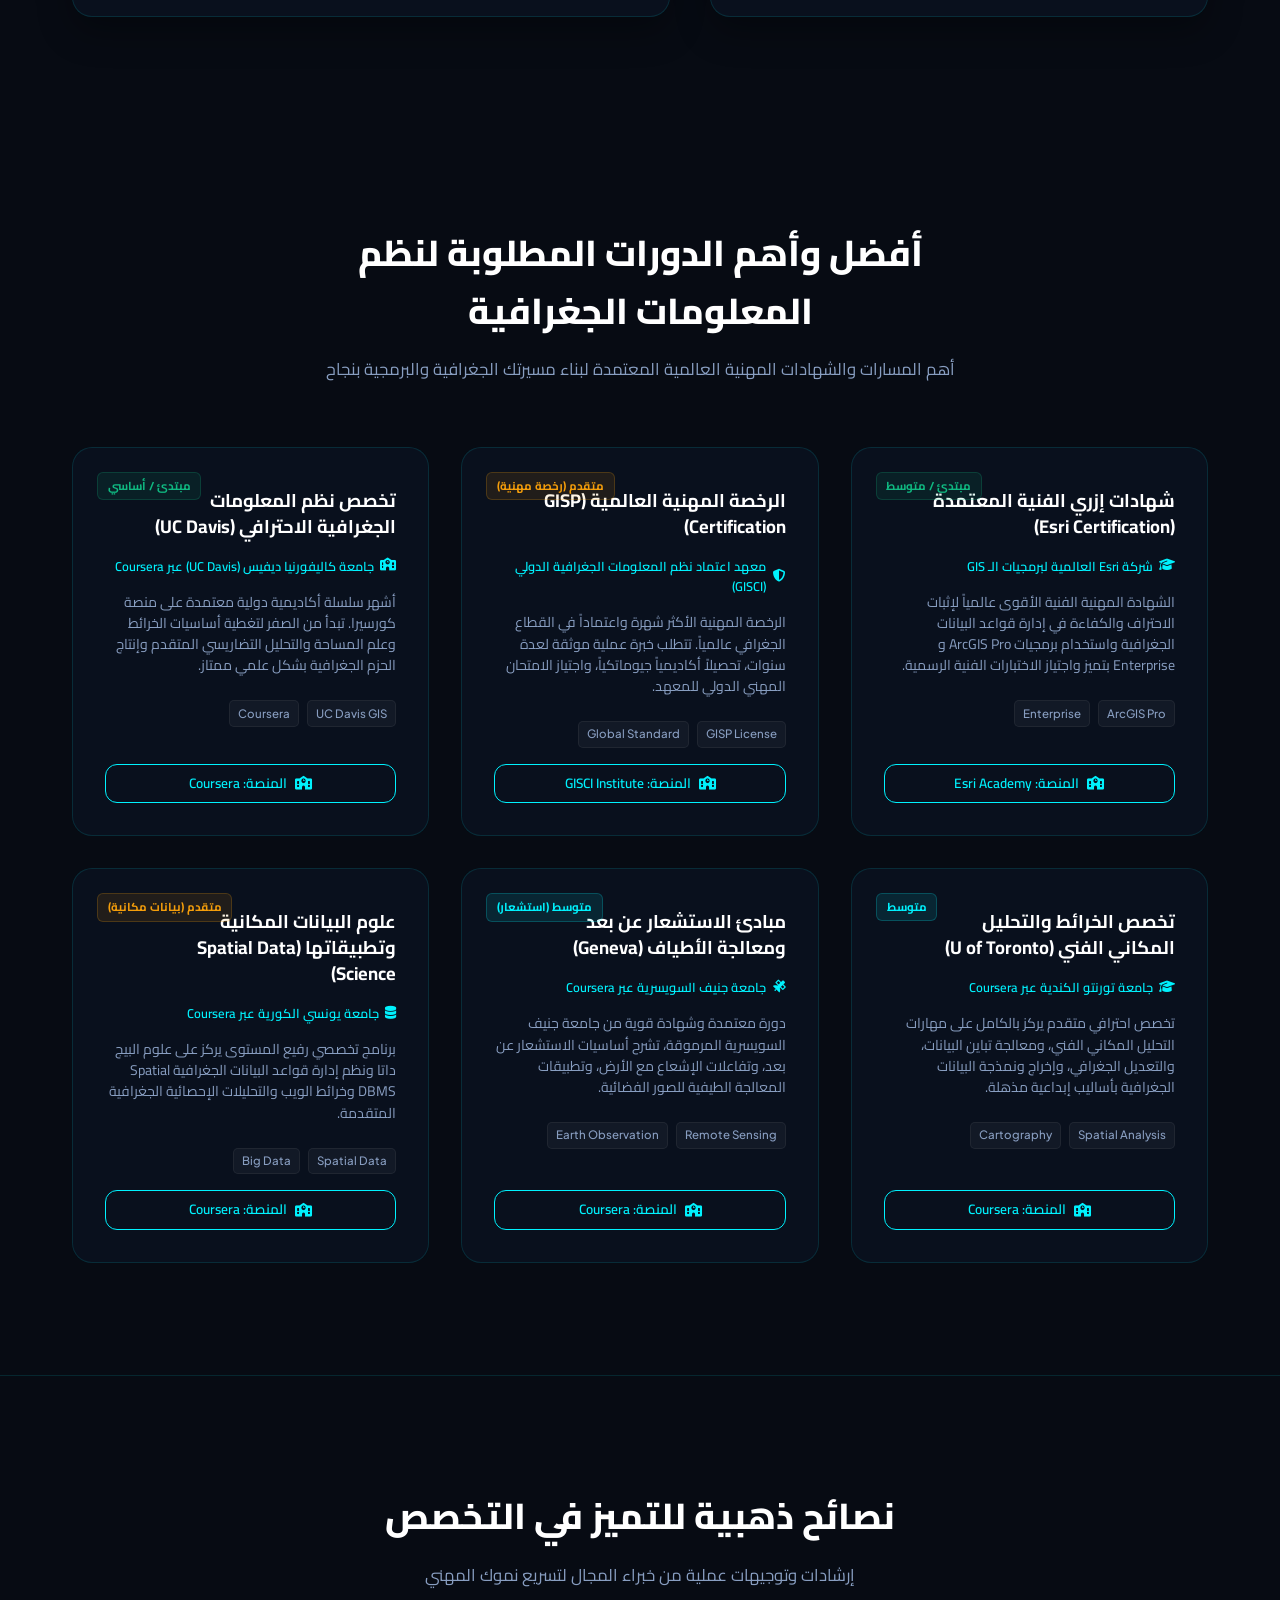
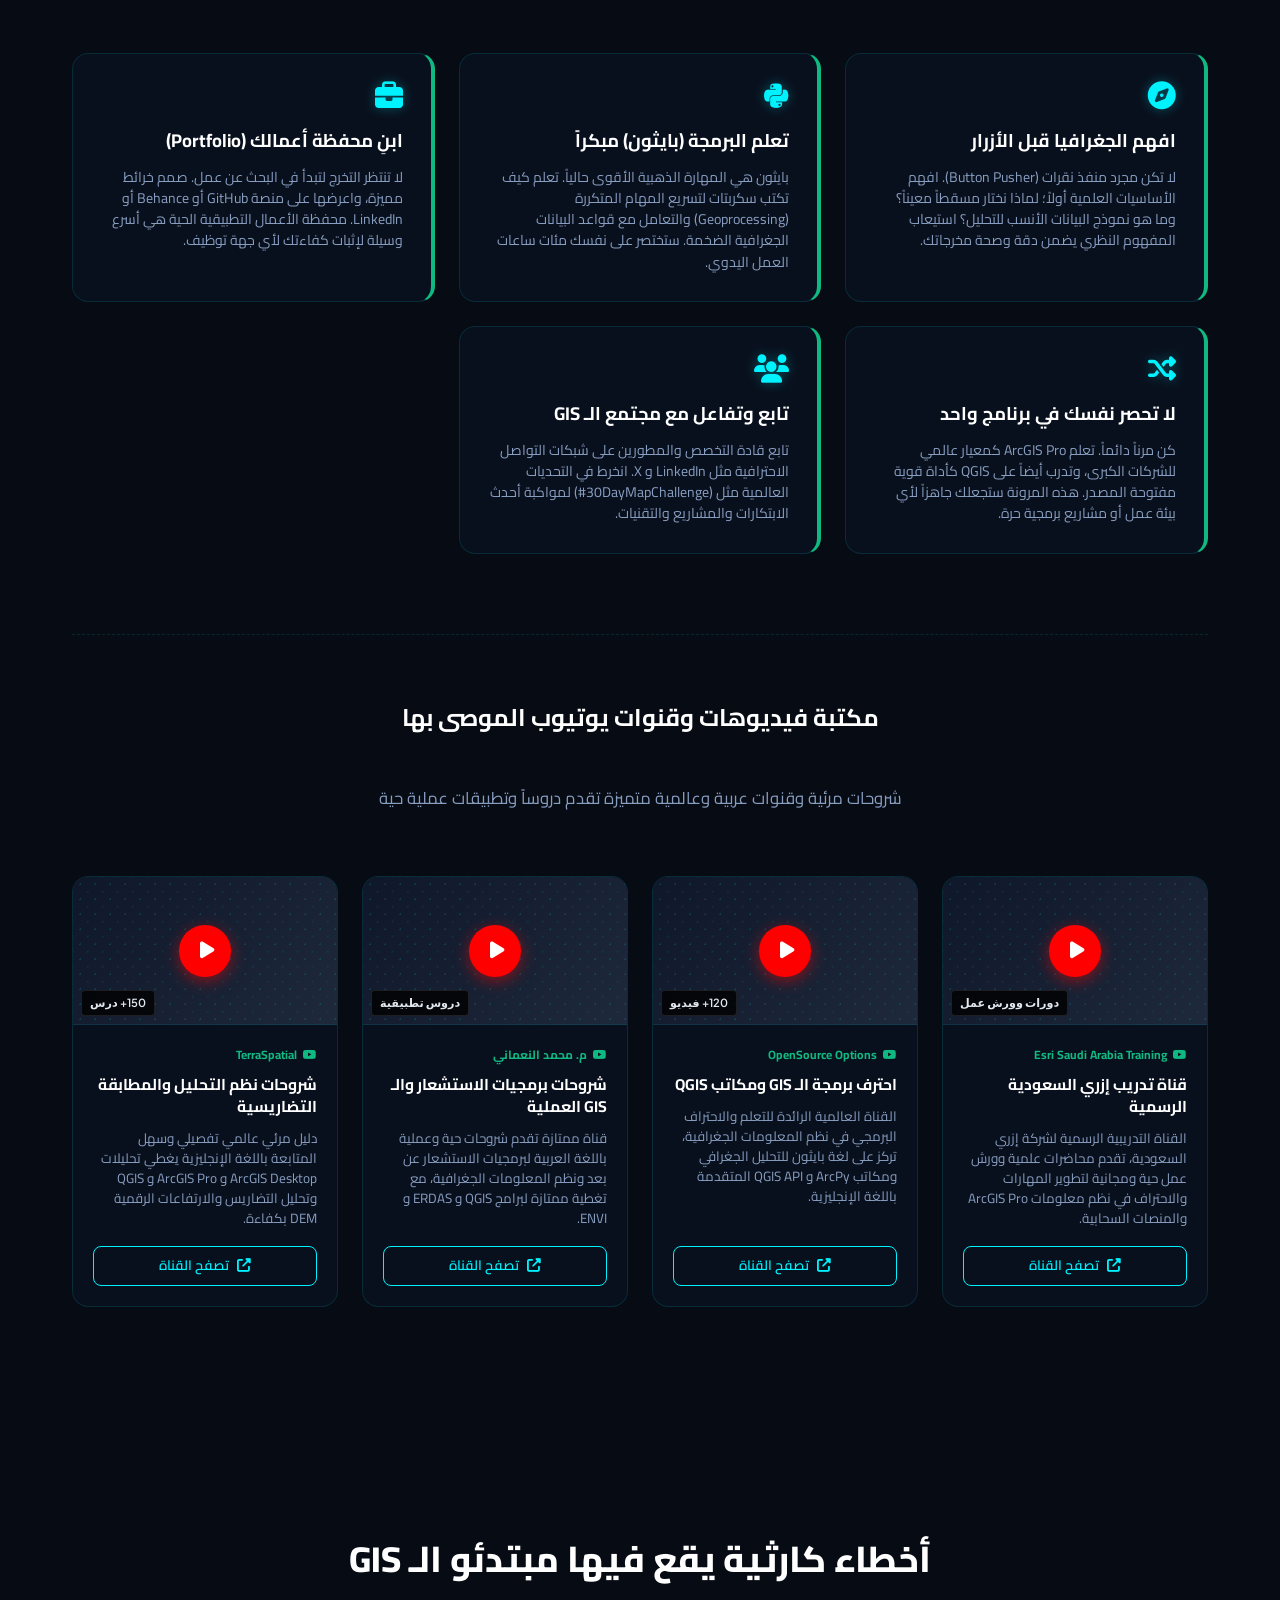
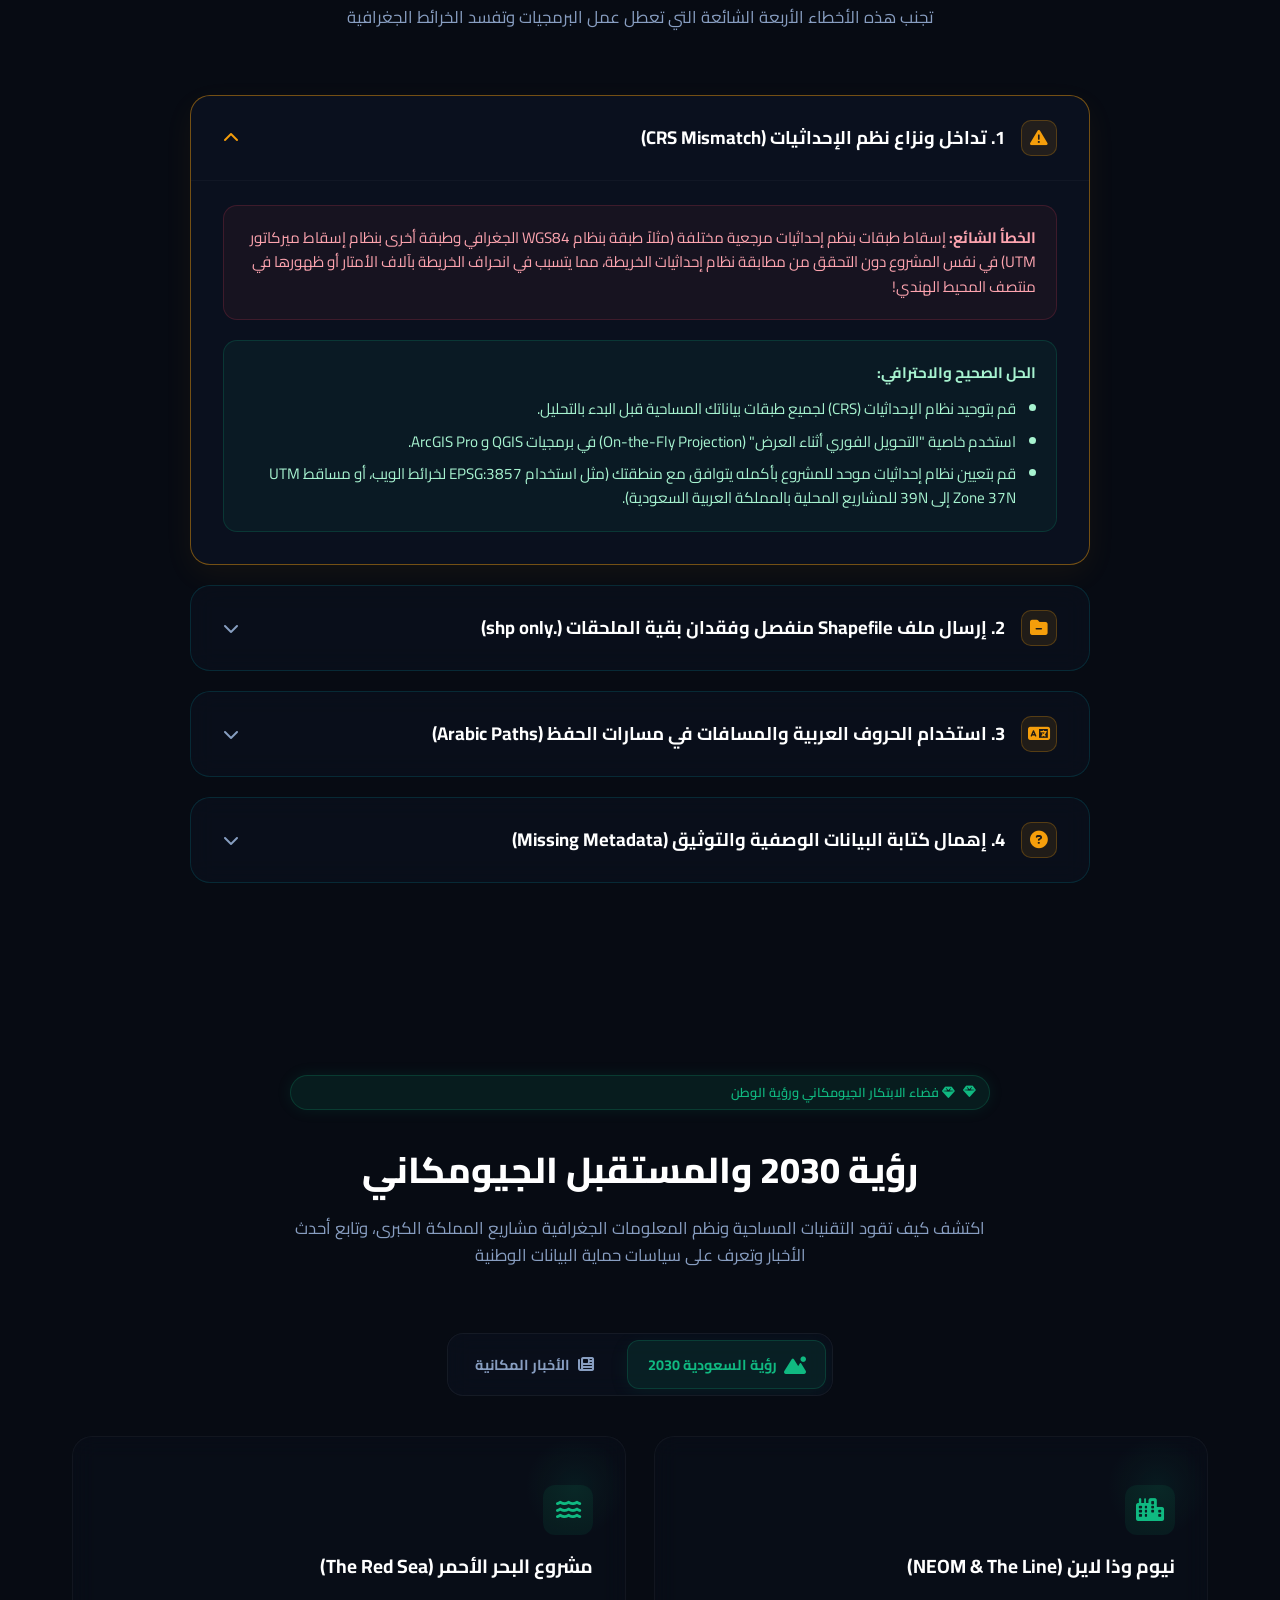
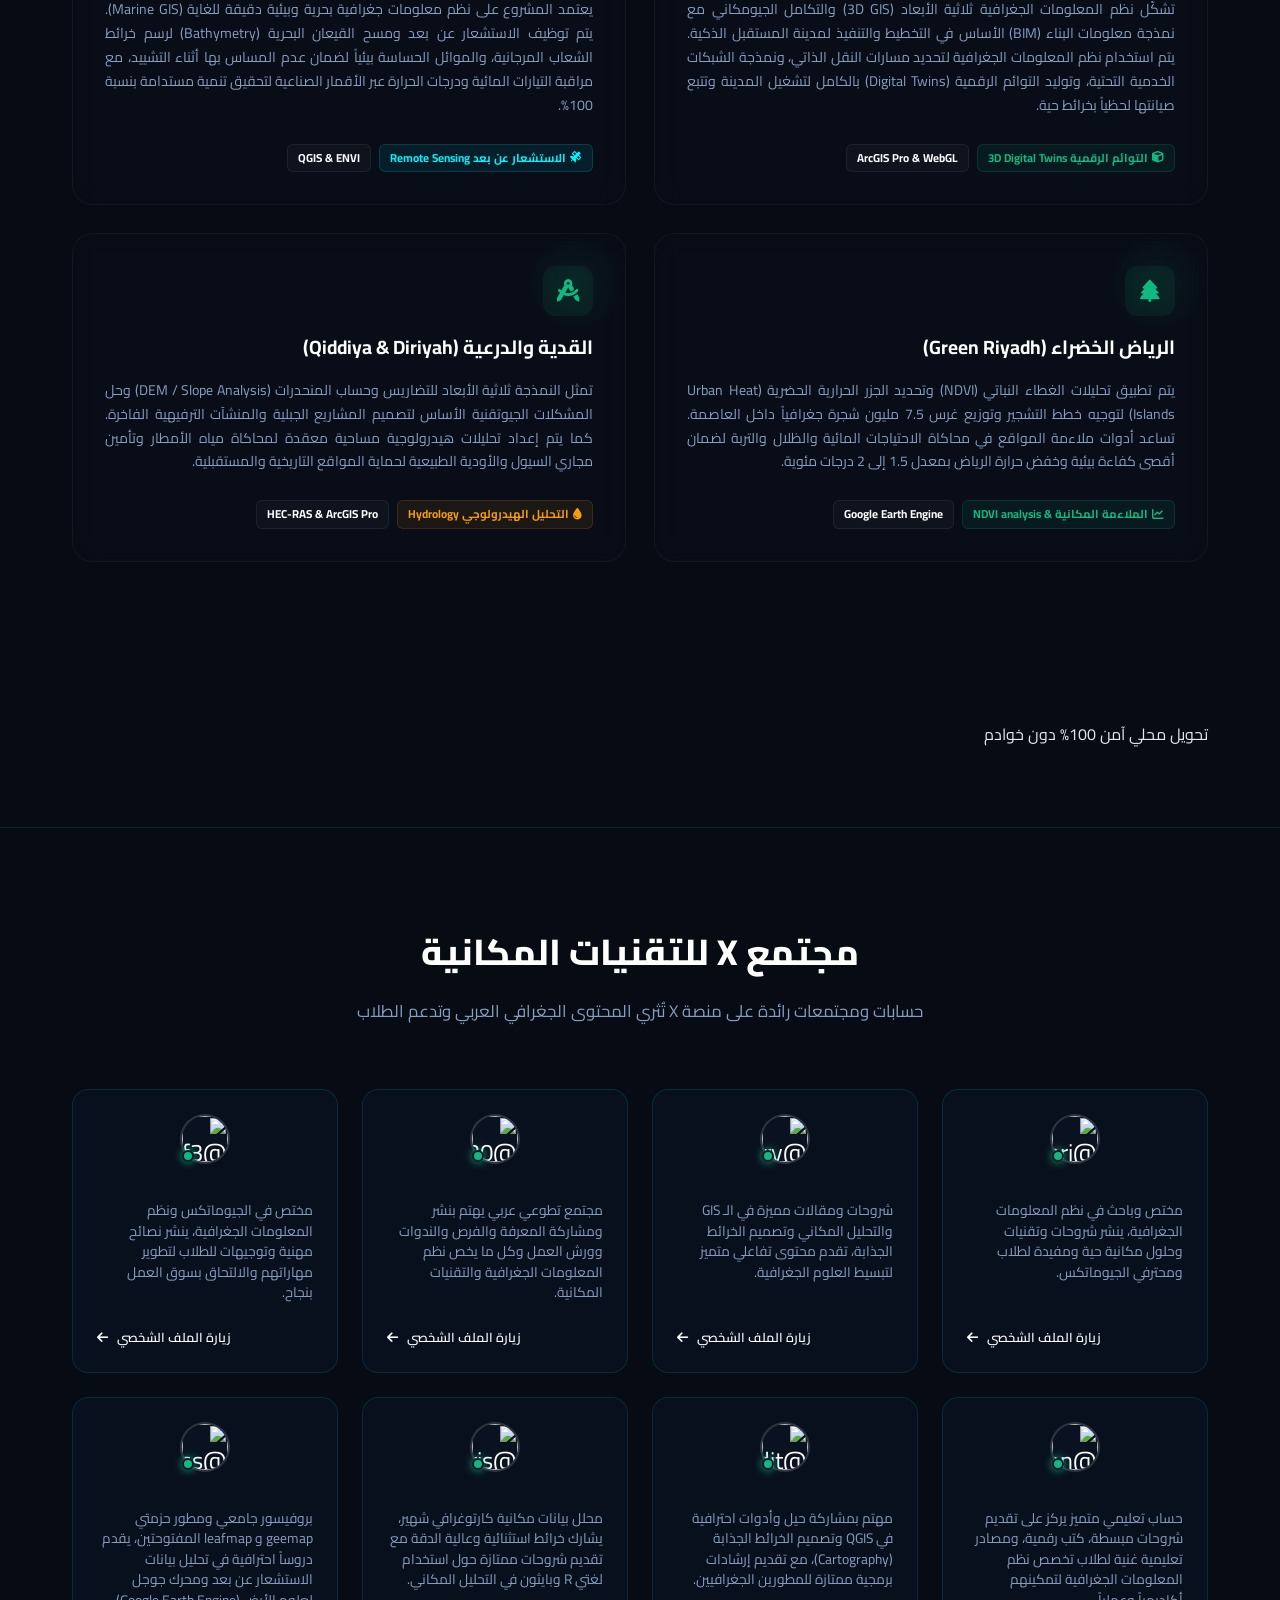
==== commit 7bd12ff5: "feat: integrate Saudi GeoMesh Geoprocessing Hub with live local API and production simulation fallba" ====
--- a/index.html
+++ b/index.html
@@ -59,6 +59,7 @@
                 <a href="#software" class="nav-link" id="nav-software"><i class="fa-solid fa-laptop-code"></i> <span data-i18n="navSoftware">البرمجيات</span></a>
                 <a href="#spatial-data-hub" class="nav-link" id="nav-spatial-data"><i class="fa-solid fa-database"></i> <span data-i18n="navData">مستودع البيانات</span></a>
                 <a href="#utm-crs-calculator" class="nav-link" id="nav-utm-calc"><i class="fa-solid fa-calculator"></i> <span data-i18n="navUtm">حاسبة UTM</span></a>
+                <a href="#geomesh-hub" class="nav-link" id="nav-geomesh"><i class="fa-solid fa-square-poll-vertical text-primary"></i> <span data-i18n="navGeomesh">منشئ شبكات الـ GeoMesh</span></a>
                 <a href="#courses" class="nav-link" id="nav-courses"><i class="fa-solid fa-graduation-cap"></i> <span data-i18n="navCourses">الدورات الموصى بها</span></a>
 
                 <a href="#tips" class="nav-link" id="nav-tips"><i class="fa-solid fa-lightbulb"></i> <span data-i18n="navTips">نصائح ذهبية</span></a>
@@ -97,6 +98,7 @@
             <a href="#software" class="drawer-link" id="drawer-software"><i class="fa-solid fa-laptop-code"></i> <span data-i18n="navSoftware">البرمجيات</span></a>
             <a href="#spatial-data-hub" class="drawer-link" id="drawer-spatial-data"><i class="fa-solid fa-database"></i> <span data-i18n="navData">مستودع البيانات</span></a>
             <a href="#utm-crs-calculator" class="drawer-link" id="drawer-utm-calc"><i class="fa-solid fa-calculator"></i> <span data-i18n="navUtm">حاسبة UTM</span></a>
+            <a href="#geomesh-hub" class="drawer-link" id="drawer-geomesh"><i class="fa-solid fa-square-poll-vertical text-primary"></i> <span data-i18n="navGeomesh">منشئ شبكات الـ GeoMesh</span></a>
             <a href="#courses" class="drawer-link" id="drawer-courses"><i class="fa-solid fa-graduation-cap"></i> <span data-i18n="navCourses">الدورات الموصى بها</span></a>
 
             <a href="#tips" class="drawer-link" id="drawer-tips"><i class="fa-solid fa-lightbulb"></i> <span data-i18n="navTips">نصائح ذهبية</span></a>
@@ -884,6 +886,152 @@
             </div>
         </section>
 
+        <!-- Saudi GeoMesh Hub Section -->
+        <section id="geomesh-hub" class="geomesh-section">
+            <div class="container">
+                <div class="section-header" id="geomeshHeader">
+                    <span class="section-badge"><i class="fa-solid fa-layer-group text-secondary"></i> <span data-i18n="geomeshBadge">محاكاة ومعالجة جيومكانية سحابية</span></span>
+                    <h2 class="section-title" data-i18n="geomeshTitle">مستودع التحليلات والـ <span class="highlight">GeoMesh</span></h2>
+                    <p class="section-subtitle" data-i18n="geomeshSubtitle">قم بتوليد شبكة بيانات متكاملة لمدن المملكة وربطها محلياً بخادم FastAPI أو محاكاتها بدقة سحابية متقدمة</p>
+                </div>
+
+                <div class="geomesh-container">
+                    <!-- Left: Control Panel -->
+                    <div class="geomesh-card control-card">
+                        <h3 data-i18n="geomeshCardControl"><i class="fa-solid fa-sliders text-primary"></i> لوحة التحكم بالمعالجة الجيومكانية</h3>
+                        <p class="card-hint" data-i18n="geomeshCardControlDesc">اختر النطاق الجغرافي، الدقة المكانية، والمتغيرات لإنشاء وتكامل طبقة شبكية متكاملة محلياً أو افتراضياً:</p>
+                        
+                        <div class="form-group">
+                            <label for="geomeshRegion" data-i18n="labelSelectRegion"><i class="fa-solid fa-map-location-dot"></i> المنطقة الجغرافية المستهدفة:</label>
+                            <div class="select-wrapper">
+                                <select id="geomeshRegion" class="custom-select">
+                                    <option value="" disabled selected data-i18n="placeholderSelectRegion">اختر المنطقة الجغرافية...</option>
+                                    <option value="riyadh" data-i18n="regRiyadh">منطقة الرياض (الوسطى)</option>
+                                    <option value="western" data-i18n="regWestern">المنطقة الغربية (مكة وجدة)</option>
+                                    <option value="eastern" data-i18n="regEastern">المنطقة الشرقية (الدمام والجبيل)</option>
+                                    <option value="southern" data-i18n="regSouthern">المنطقة الجنوبية (عسير وأبها)</option>
+                                    <option value="northern" data-i18n="regNorthern">المنطقة الشمالية (تبوك والحدود)</option>
+                                    <option value="hail" data-i18n="regHail">منطقة حائل</option>
+                                </select>
+                                <i class="fa-solid fa-chevron-down select-arrow"></i>
+                            </div>
+                        </div>
+
+                        <div class="form-group">
+                            <label data-i18n="labelResolution"><i class="fa-solid fa-ruler-combined"></i> الدقة المكانية (حجم الخلية):</label>
+                            <div class="radio-group-container">
+                                <label class="radio-label-custom">
+                                    <input type="radio" name="geomeshResolution" value="30" checked>
+                                    <span class="radio-custom-btn font-mono">30m</span>
+                                </label>
+                                <label class="radio-label-custom">
+                                    <input type="radio" name="geomeshResolution" value="100">
+                                    <span class="radio-custom-btn font-mono">100m</span>
+                                </label>
+                                <label class="radio-label-custom">
+                                    <input type="radio" name="geomeshResolution" value="250">
+                                    <span class="radio-custom-btn font-mono">250m</span>
+                                </label>
+                            </div>
+                        </div>
+
+                        <div class="form-group">
+                            <label data-i18n="labelVariables"><i class="fa-solid fa-network-wired"></i> المتغيرات والطبقات المستهدفة:</label>
+                            <div class="checkbox-group-container">
+                                <label class="checkbox-label-custom">
+                                    <input type="checkbox" name="geomeshVars" value="ndvi" checked>
+                                    <span class="checkbox-custom-box"></span>
+                                    <span class="checkbox-text" data-i18n="varNdvi">مؤشر الغطاء النباتي (NDVI)</span>
+                                </label>
+                                <label class="checkbox-label-custom">
+                                    <input type="checkbox" name="geomeshVars" value="lst" checked>
+                                    <span class="checkbox-custom-box"></span>
+                                    <span class="checkbox-text" data-i18n="varLst">حرارة سطح الأرض (LST)</span>
+                                </label>
+                                <label class="checkbox-label-custom">
+                                    <input type="checkbox" name="geomeshVars" value="no2" checked>
+                                    <span class="checkbox-custom-box"></span>
+                                    <span class="checkbox-text" data-i18n="varNo2">غاز ثاني أكسيد النيتروجين (NO2)</span>
+                                </label>
+                                <label class="checkbox-label-custom">
+                                    <input type="checkbox" name="geomeshVars" value="population" checked>
+                                    <span class="checkbox-custom-box"></span>
+                                    <span class="checkbox-text" data-i18n="varPop">الكثافة السكانية (Population Density)</span>
+                                </label>
+                            </div>
+                        </div>
+
+                        <div class="form-group">
+                            <label for="geomeshFormat" data-i18n="labelOutputFormat"><i class="fa-solid fa-file-export"></i> صيغة المخرجات الجغرافية:</label>
+                            <div class="select-wrapper">
+                                <select id="geomeshFormat" class="custom-select">
+                                    <option value="geojson" selected>GeoJSON (.geojson)</option>
+                                    <option value="csv">CSV Table (.csv)</option>
+                                </select>
+                                <i class="fa-solid fa-chevron-down select-arrow"></i>
+                            </div>
+                        </div>
+
+                        <button id="btnGenerateMesh" class="btn btn-primary btn-block">
+                            <i class="fa-solid fa-gears"></i> <span data-i18n="btnGenerateMesh">توليد وتكامل شبكة البيانات الجغرافية</span>
+                        </button>
+                    </div>
+
+                    <!-- Right: Terminal & Live Telemetry -->
+                    <div class="geomesh-card output-card">
+                        <!-- Telemetry Grid -->
+                        <div class="telemetry-wrapper">
+                            <div class="telemetry-header">
+                                <h4 data-i18n="telemetrySensorTitle"><i class="fa-solid fa-satellite-dish"></i> حالة المستشعرات حياً</h4>
+                                <span id="telemetryStatusBadge" class="sensor-badge-status offline">
+                                    <span class="status-dot"></span>
+                                    <span class="status-txt" data-i18n="telemetryOffline">وضع المحاكاة النشط</span>
+                                </span>
+                            </div>
+                            <div class="telemetry-grid">
+                                <div class="tel-tile">
+                                    <span class="tel-label" data-i18n="telemetryLiveTemp">الحرارة المباشرة</span>
+                                    <strong class="tel-value font-mono" id="telTemp">-- °C</strong>
+                                </div>
+                                <div class="tel-tile">
+                                    <span class="tel-label" data-i18n="telemetryHumidity">مستوى الرطوبة</span>
+                                    <strong class="tel-value font-mono" id="telHumidity">-- %</strong>
+                                </div>
+                                <div class="tel-tile">
+                                    <span class="tel-label" data-i18n="telemetryAirQuality">مستوى جودة الهواء</span>
+                                    <strong class="tel-value font-mono" id="telAirQuality">-- ppb</strong>
+                                </div>
+                                <div class="tel-tile">
+                                    <span class="tel-label" data-i18n="telemetryPrecipitation">الأمطار الأخيرة</span>
+                                    <strong class="tel-value font-mono" id="telPrecip">-- mm</strong>
+                                </div>
+                            </div>
+                        </div>
+
+                        <!-- Terminal Box -->
+                        <div class="terminal-box">
+                            <div class="terminal-titlebar">
+                                <div class="terminal-buttons">
+                                    <span class="term-btn term-close"></span>
+                                    <span class="term-btn term-min"></span>
+                                    <span class="term-btn term-max"></span>
+                                </div>
+                                <span class="terminal-title" data-i18n="consoleHeader">وحدة معالجة البيانات الجغرافية - bash@spatial_engine.sh</span>
+                            </div>
+                            <div class="terminal-body" id="geomeshConsole">
+                                <div class="console-placeholder" data-i18n="consolePlaceholder">في انتظار إرسال معطيات التحليل... قم بالضغط على زر التوليد بالأعلى للبدء.</div>
+                            </div>
+                        </div>
+
+                        <!-- Download Button -->
+                        <button id="btnDownloadMesh" class="btn btn-secondary btn-block" disabled>
+                            <i class="fa-solid fa-cloud-arrow-down"></i> <span data-i18n="btnDownloadMesh">تحميل البيانات الجغرافية المعالجة</span>
+                        </button>
+                    </div>
+                </div>
+            </div>
+        </section>
+
         <!-- Recommended Courses Section -->
         <section id="courses" class="courses-section">
             <div class="container">
--- a/styles.css
+++ b/styles.css
@@ -7090,6 +7090,382 @@
     margin-right: 0.5rem;
 }
 
+/* ==========================================================================
+   GeoMesh Geoprocessing Hub Styles
+   ========================================================================== */
+.geomesh-section {
+    position: relative;
+    z-index: 2;
+    background: transparent;
+    padding: 6rem 0;
+}
+
+.geomesh-container {
+    display: grid;
+    grid-template-columns: 1fr 1.2fr;
+    gap: 2.5rem;
+    align-items: stretch;
+    margin-top: 2rem;
+}
+
+.geomesh-card {
+    background: var(--color-surface);
+    border: 1px solid var(--color-border);
+    border-radius: 20px;
+    padding: 2.5rem;
+    backdrop-filter: blur(12px);
+    display: flex;
+    flex-direction: column;
+    gap: 1.5rem;
+    box-shadow: 0 15px 35px rgba(0, 0, 0, 0.3);
+    transition: var(--transition-smooth);
+}
+
+.geomesh-card:hover {
+    border-color: var(--color-border-hover);
+    box-shadow: 0 20px 45px rgba(0, 242, 254, 0.08);
+}
+
+.radio-group-container {
+    display: flex;
+    gap: 1rem;
+    margin-top: 0.5rem;
+}
+
+.radio-label-custom {
+    flex: 1;
+    cursor: pointer;
+}
+
+.radio-label-custom input[type="radio"] {
+    display: none;
+}
+
+.radio-custom-btn {
+    display: block;
+    text-align: center;
+    padding: 0.65rem 1rem;
+    background: rgba(255, 255, 255, 0.03);
+    border: 1px solid var(--color-border);
+    border-radius: 10px;
+    font-size: 0.95rem;
+    font-weight: 700;
+    color: var(--color-text-muted);
+    transition: var(--transition-smooth);
+}
+
+.radio-label-custom input[type="radio"]:checked + .radio-custom-btn {
+    background: rgba(16, 185, 129, 0.12);
+    border-color: var(--color-primary);
+    color: var(--color-primary);
+    box-shadow: 0 0 12px var(--color-primary-glow);
+}
+
+.checkbox-group-container {
+    display: flex;
+    flex-direction: column;
+    gap: 0.75rem;
+    margin-top: 0.5rem;
+}
+
+.checkbox-label-custom {
+    display: flex;
+    align-items: center;
+    gap: 0.75rem;
+    cursor: pointer;
+    font-size: 0.95rem;
+    color: var(--color-text-muted);
+    transition: var(--transition-smooth);
+}
+
+.checkbox-label-custom input[type="checkbox"] {
+    display: none;
+}
+
+.checkbox-custom-box {
+    width: 20px;
+    height: 20px;
+    border: 1px solid var(--color-border);
+    border-radius: 6px;
+    background: rgba(255, 255, 255, 0.02);
+    position: relative;
+    transition: var(--transition-smooth);
+    flex-shrink: 0;
+}
+
+.checkbox-label-custom input[type="checkbox"]:checked + .checkbox-custom-box {
+    background: var(--color-primary);
+    border-color: var(--color-primary);
+    box-shadow: 0 0 10px var(--color-primary-glow);
+}
+
+.checkbox-custom-box::after {
+    content: "\f00c";
+    font-family: "Font Awesome 6 Free";
+    font-weight: 900;
+    font-size: 0.75rem;
+    color: #030712;
+    position: absolute;
+    top: 50%;
+    left: 50%;
+    transform: translate(-50%, -50%) scale(0);
+    transition: transform 0.2s ease;
+}
+
+.checkbox-label-custom input[type="checkbox"]:checked + .checkbox-custom-box::after {
+    transform: translate(-50%, -50%) scale(1);
+}
+
+.checkbox-label-custom:hover .checkbox-custom-box {
+    border-color: var(--color-secondary);
+}
+
+.checkbox-label-custom:hover {
+    color: var(--color-text);
+}
+
+/* Telemetry Dashboard styles */
+.telemetry-wrapper {
+    background: rgba(7, 11, 19, 0.4);
+    border: 1px solid rgba(0, 242, 254, 0.08);
+    border-radius: 15px;
+    padding: 1.25rem;
+    display: flex;
+    flex-direction: column;
+    gap: 1rem;
+}
+
+.telemetry-header {
+    display: flex;
+    justify-content: space-between;
+    align-items: center;
+}
+
+.telemetry-header h4 {
+    font-size: 1rem;
+    color: var(--color-text-white);
+    display: flex;
+    align-items: center;
+    gap: 0.5rem;
+}
+
+.sensor-badge-status {
+    display: inline-flex;
+    align-items: center;
+    gap: 0.5rem;
+    padding: 0.3rem 0.75rem;
+    border-radius: 50px;
+    font-size: 0.75rem;
+    font-weight: 700;
+    backdrop-filter: blur(5px);
+}
+
+.sensor-badge-status.online {
+    background: rgba(16, 185, 129, 0.1);
+    border: 1px solid rgba(16, 185, 129, 0.25);
+    color: var(--color-primary);
+}
+
+.sensor-badge-status.offline {
+    background: rgba(0, 242, 254, 0.1);
+    border: 1px solid rgba(0, 242, 254, 0.25);
+    color: var(--color-secondary);
+}
+
+.status-dot {
+    width: 6px;
+    height: 6px;
+    border-radius: 50%;
+    background-color: currentColor;
+}
+
+.sensor-badge-status.online .status-dot {
+    animation: statusPulseGreen 1.6s infinite;
+}
+
+.sensor-badge-status.offline .status-dot {
+    animation: statusPulseBlue 1.6s infinite;
+}
+
+@keyframes statusPulseGreen {
+    0% { transform: scale(0.95); box-shadow: 0 0 0 0 rgba(16, 185, 129, 0.7); }
+    70% { transform: scale(1); box-shadow: 0 0 0 5px rgba(16, 185, 129, 0); }
+    100% { transform: scale(0.95); box-shadow: 0 0 0 0 rgba(16, 185, 129, 0); }
+}
+
+@keyframes statusPulseBlue {
+    0% { transform: scale(0.95); box-shadow: 0 0 0 0 rgba(0, 242, 254, 0.7); }
+    70% { transform: scale(1); box-shadow: 0 0 0 5px rgba(0, 242, 254, 0); }
+    100% { transform: scale(0.95); box-shadow: 0 0 0 0 rgba(0, 242, 254, 0); }
+}
+
+.telemetry-grid {
+    display: grid;
+    grid-template-columns: repeat(2, 1fr);
+    gap: 0.75rem;
+}
+
+.tel-tile {
+    background: rgba(255, 255, 255, 0.02);
+    border: 1px solid var(--color-border);
+    border-radius: 10px;
+    padding: 0.75rem 1rem;
+    display: flex;
+    flex-direction: column;
+    gap: 0.25rem;
+}
+
+.tel-label {
+    font-size: 0.75rem;
+    color: var(--color-text-muted);
+}
+
+.tel-value {
+    font-size: 1.1rem;
+    color: var(--color-text-white);
+}
+
+/* Terminal Box styles */
+.terminal-box {
+    background: #030712;
+    border: 1px solid var(--color-border);
+    border-radius: 12px;
+    overflow: hidden;
+    display: flex;
+    flex-direction: column;
+    height: 240px;
+    box-shadow: inset 0 0 20px rgba(0, 0, 0, 0.8), 0 10px 25px rgba(0,0,0,0.5);
+}
+
+.terminal-titlebar {
+    background: #0f172a;
+    border-bottom: 1px solid rgba(255, 255, 255, 0.05);
+    padding: 0.5rem 1rem;
+    display: flex;
+    align-items: center;
+    gap: 1rem;
+    user-select: none;
+}
+
+.terminal-buttons {
+    display: flex;
+    gap: 0.4rem;
+}
+
+.term-btn {
+    width: 10px;
+    height: 10px;
+    border-radius: 50%;
+    display: inline-block;
+}
+
+.term-close { background-color: #ef4444; }
+.term-min { background-color: #eab308; }
+.term-max { background-color: #22c55e; }
+
+.terminal-title {
+    font-family: var(--font-en);
+    font-size: 0.75rem;
+    color: var(--color-text-muted);
+    font-weight: 500;
+    white-space: nowrap;
+    overflow: hidden;
+    text-overflow: ellipsis;
+}
+
+.terminal-body {
+    padding: 1.25rem;
+    font-family: 'Courier New', Courier, monospace;
+    font-size: 0.82rem;
+    line-height: 1.45;
+    color: #10b981; /* Default Matrix green */
+    overflow-y: auto;
+    flex: 1;
+    display: flex;
+    flex-direction: column;
+    gap: 0.4rem;
+    scroll-behavior: smooth;
+    text-align: left;
+    direction: ltr !important;
+}
+
+.console-placeholder {
+    color: var(--color-text-muted);
+    font-style: italic;
+    margin: auto;
+    text-align: center;
+    direction: rtl !important;
+    font-family: var(--font-ar);
+}
+
+.console-line {
+    animation: consoleLineFadeIn 0.3s ease forwards;
+    white-space: pre-wrap;
+    word-break: break-all;
+}
+
+@keyframes consoleLineFadeIn {
+    from { opacity: 0; transform: translateY(5px); }
+    to { opacity: 1; transform: translateY(0); }
+}
+
+.console-success { color: #34d399; }
+.console-warn { color: #f59e0b; }
+.console-error { color: #f87171; }
+.console-info { color: #38bdf8; }
+
+.console-cursor {
+    display: inline-block;
+    width: 6px;
+    height: 14px;
+    background: currentColor;
+    margin-left: 2px;
+    animation: blinkCursor 0.8s step-end infinite;
+    vertical-align: middle;
+}
+
+@keyframes blinkCursor {
+    from, to { background-color: transparent; }
+    50% { background-color: currentColor; }
+}
+
+.btn-block {
+    width: 100%;
+}
+
+/* RTL adjustment for checkboxes and custom styling */
+html[lang="ar"] .checkbox-label-custom {
+    direction: rtl;
+}
+
+html[lang="ar"] .tel-tile {
+    text-align: right;
+}
+
+html[lang="ar"] .telemetry-header h4 {
+    direction: rtl;
+}
+
+html[lang="ar"] .checkbox-custom-box {
+    margin-left: 0.75rem;
+}
+
+html[lang="en"] .checkbox-custom-box {
+    margin-right: 0.75rem;
+}
+
+html[lang="ar"] .term-btn {
+    transform: scaleX(-1);
+}
+
+/* Mobile Responsiveness for GeoMesh */
+@media screen and (max-width: 900px) {
+    .geomesh-container {
+        grid-template-columns: 1fr;
+        gap: 2rem;
+    }
+}
+
 /* Premium Print Layout */
 @media print {
     body * { visibility: hidden; }
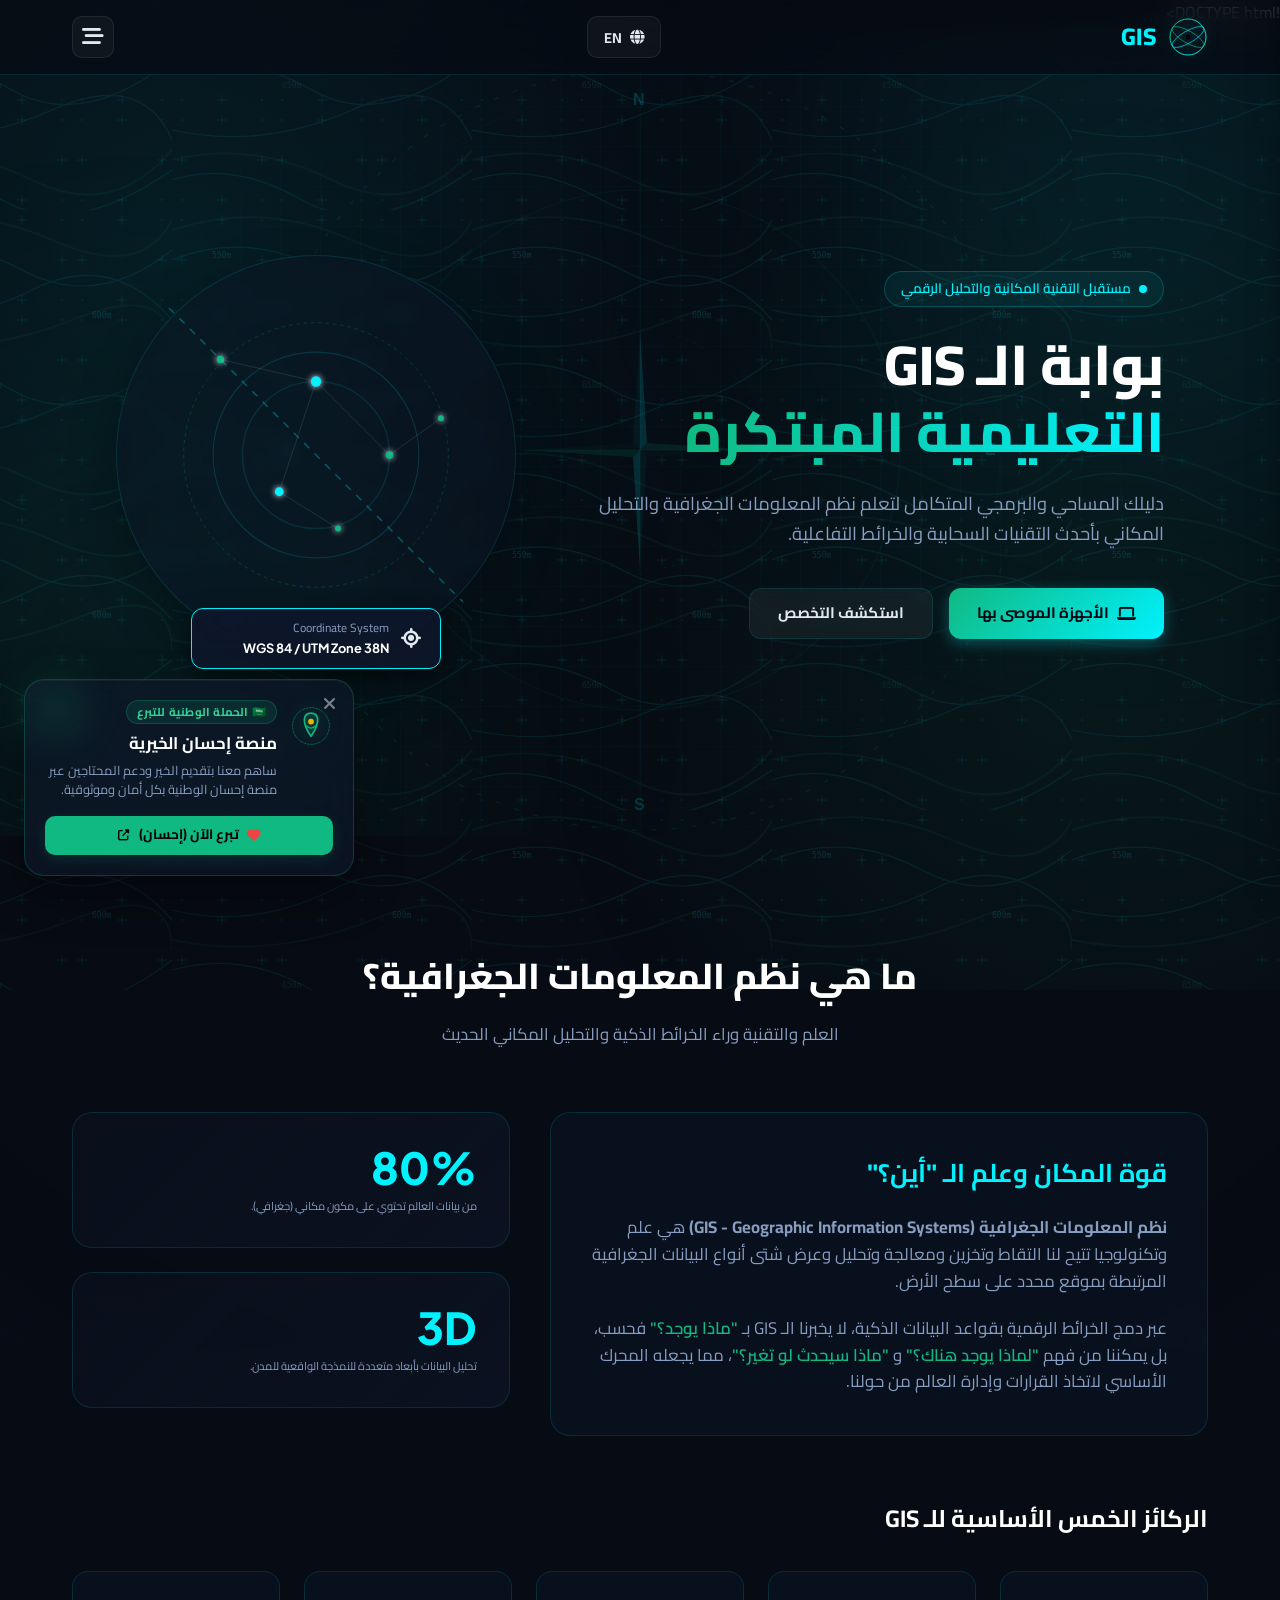
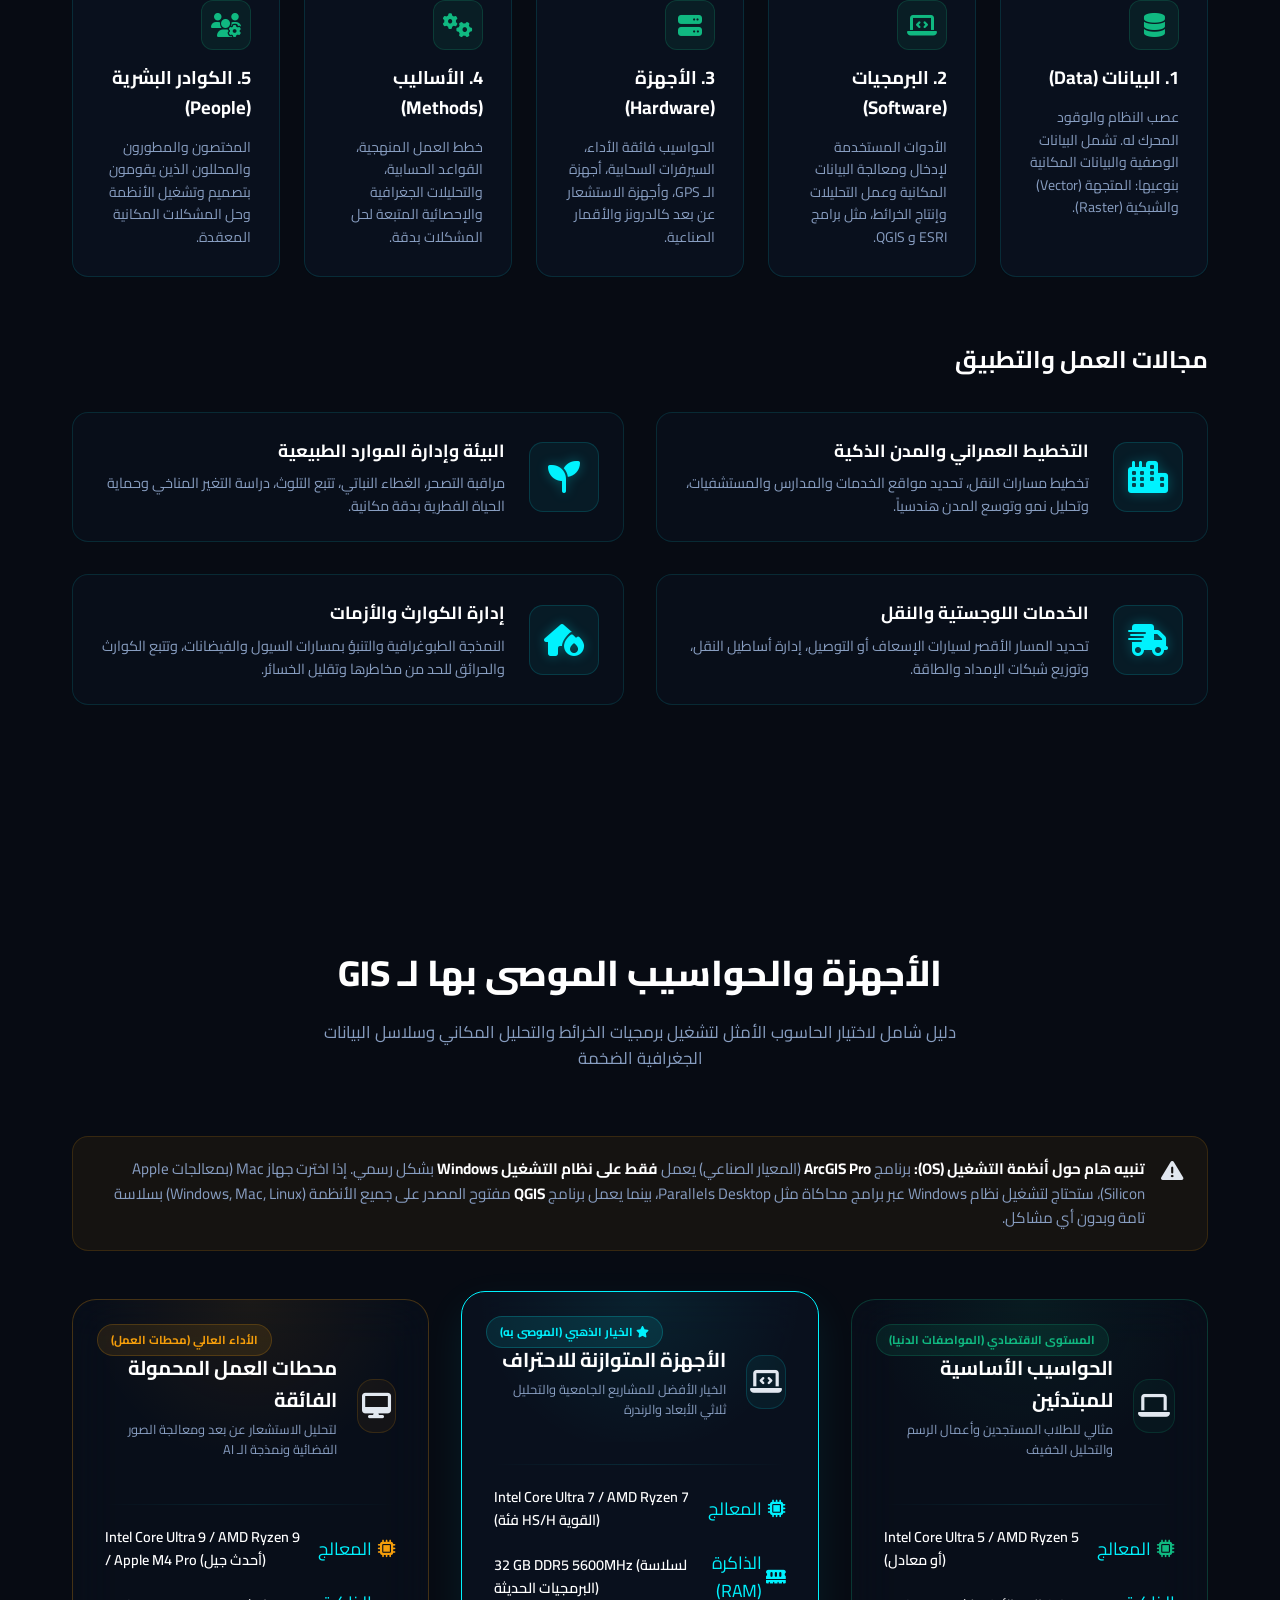
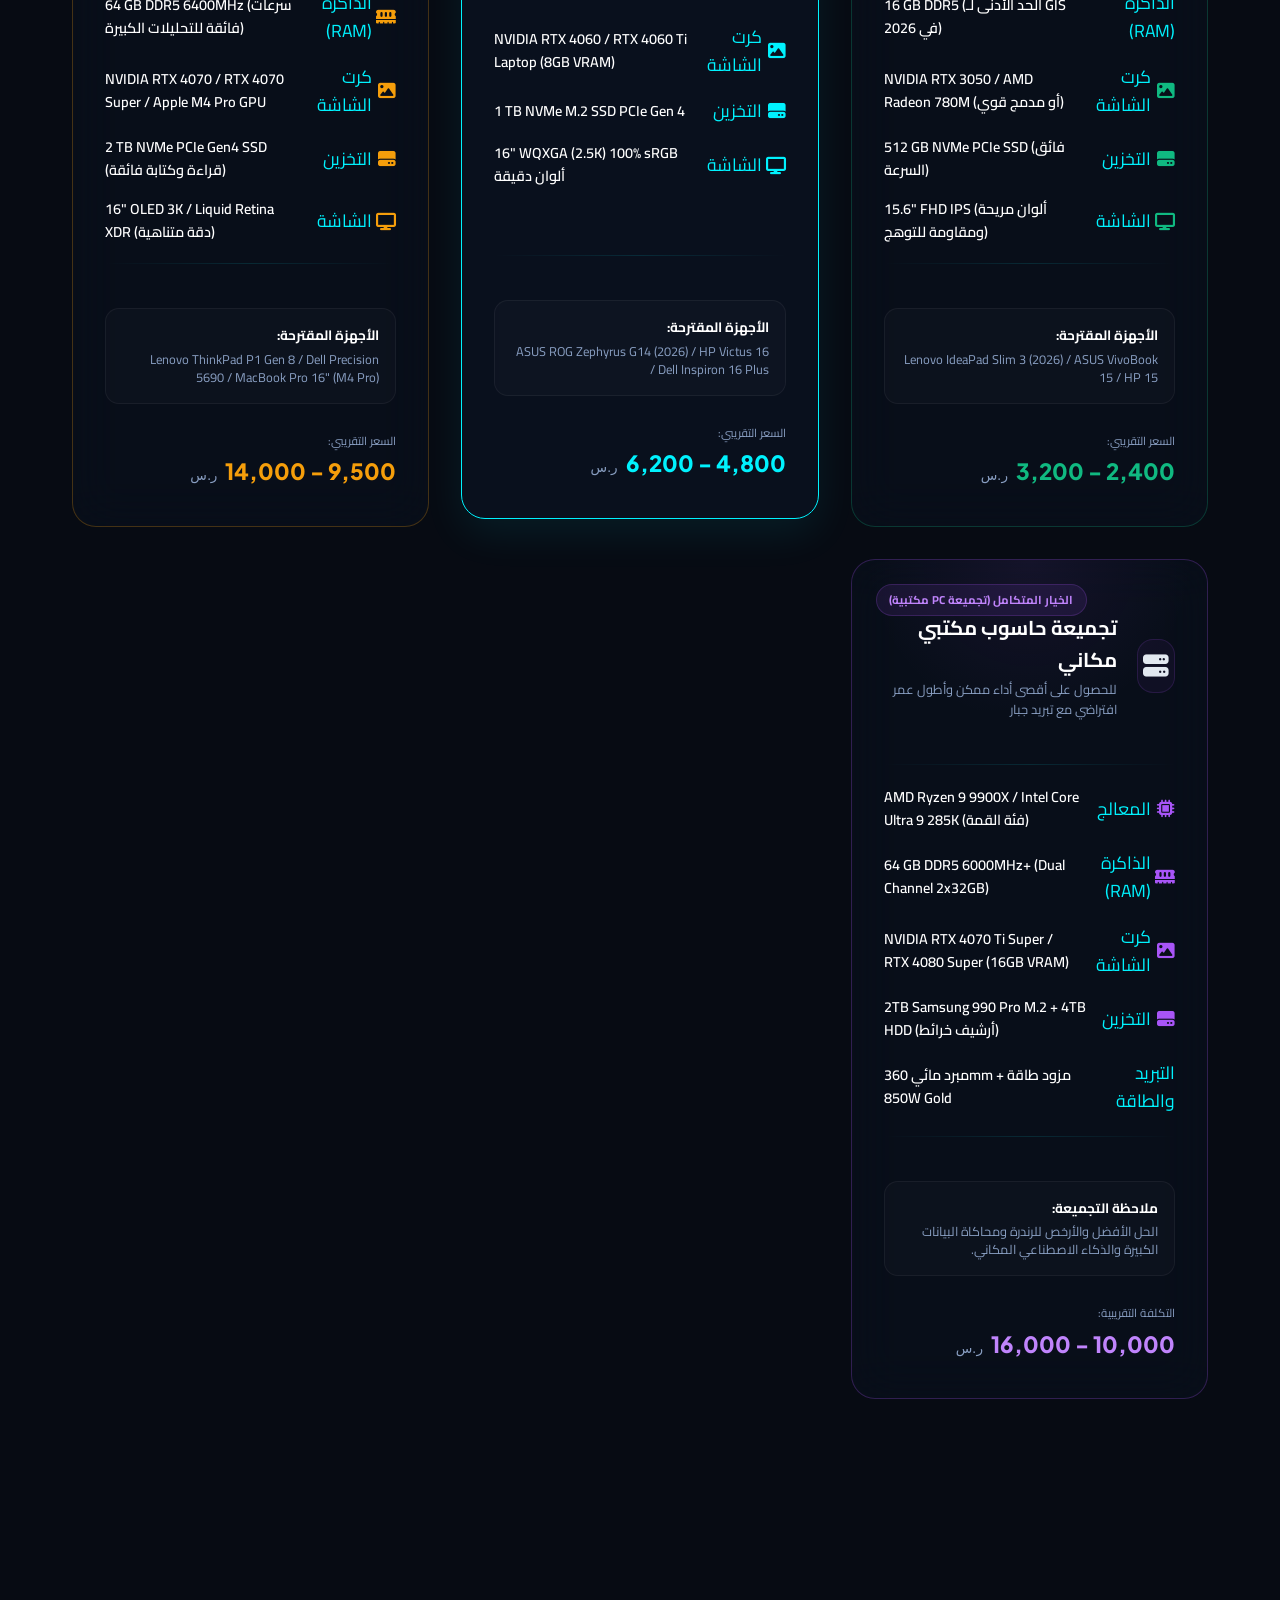
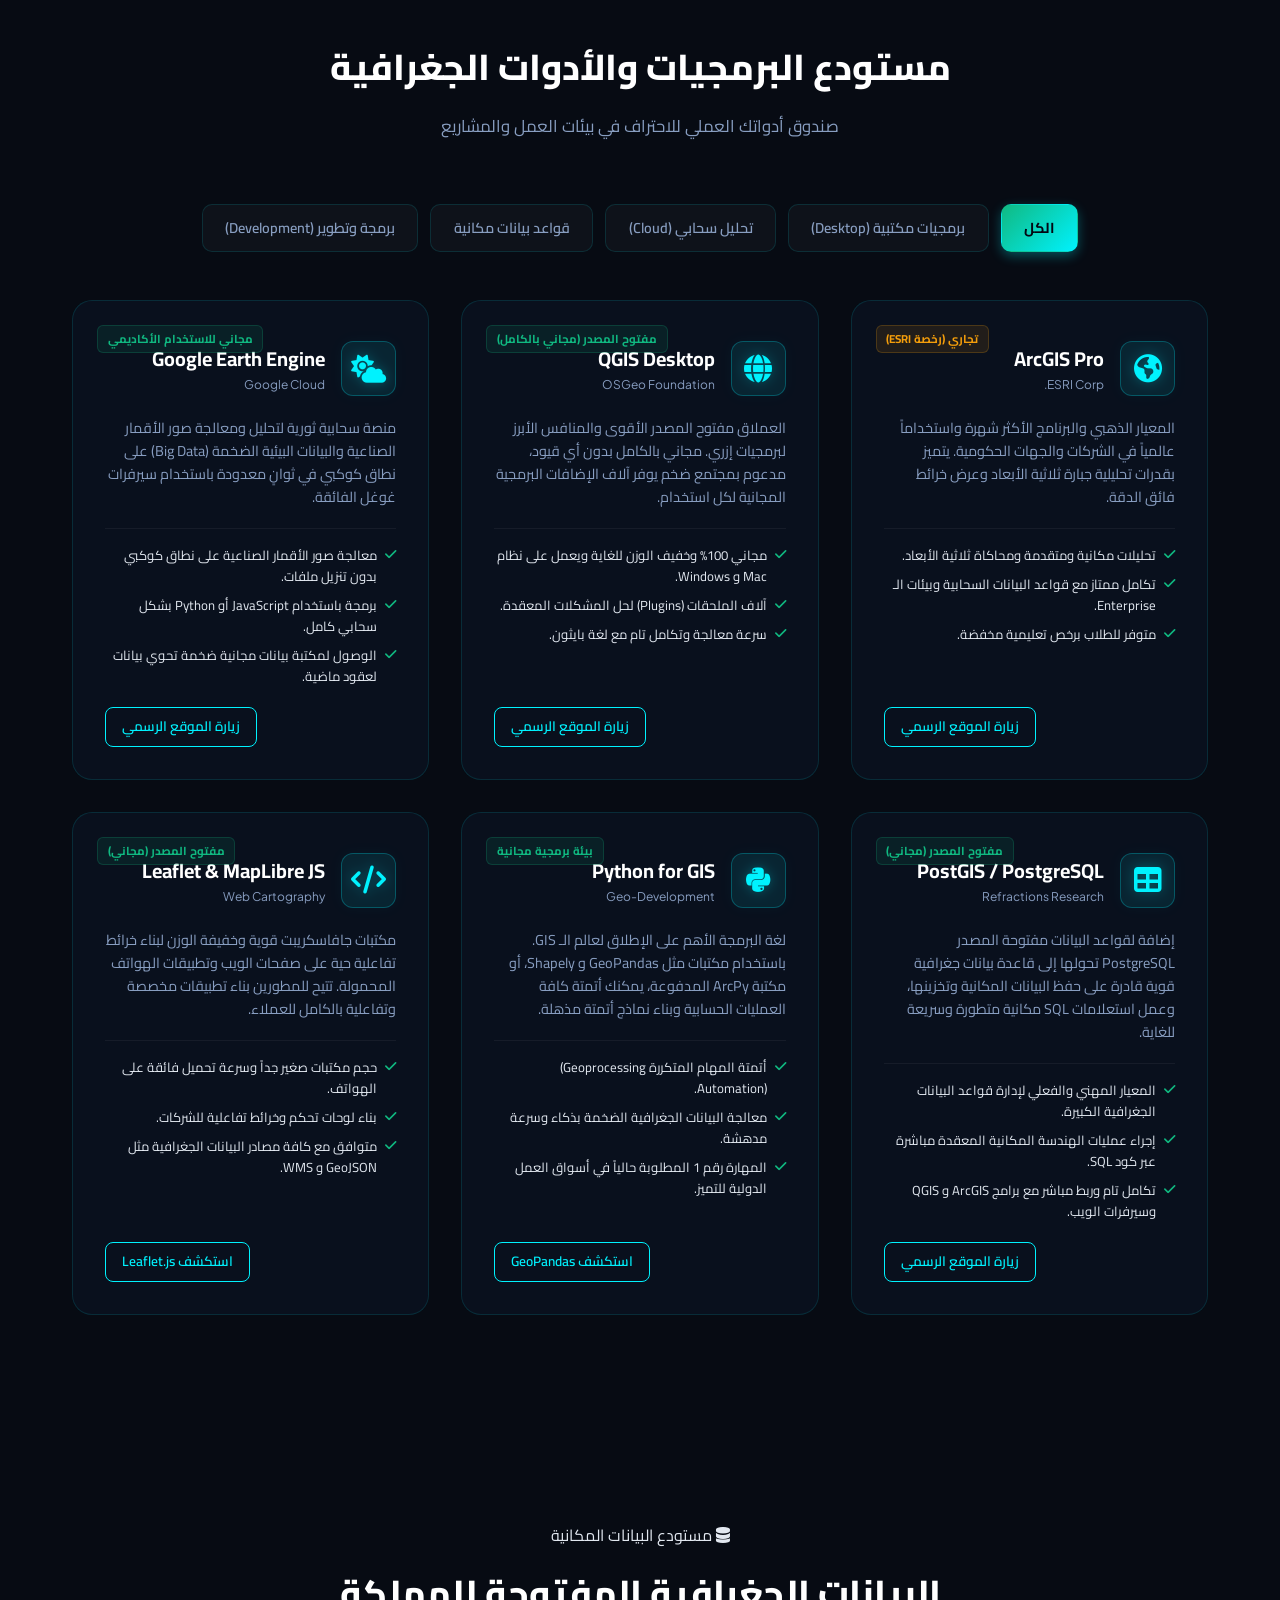
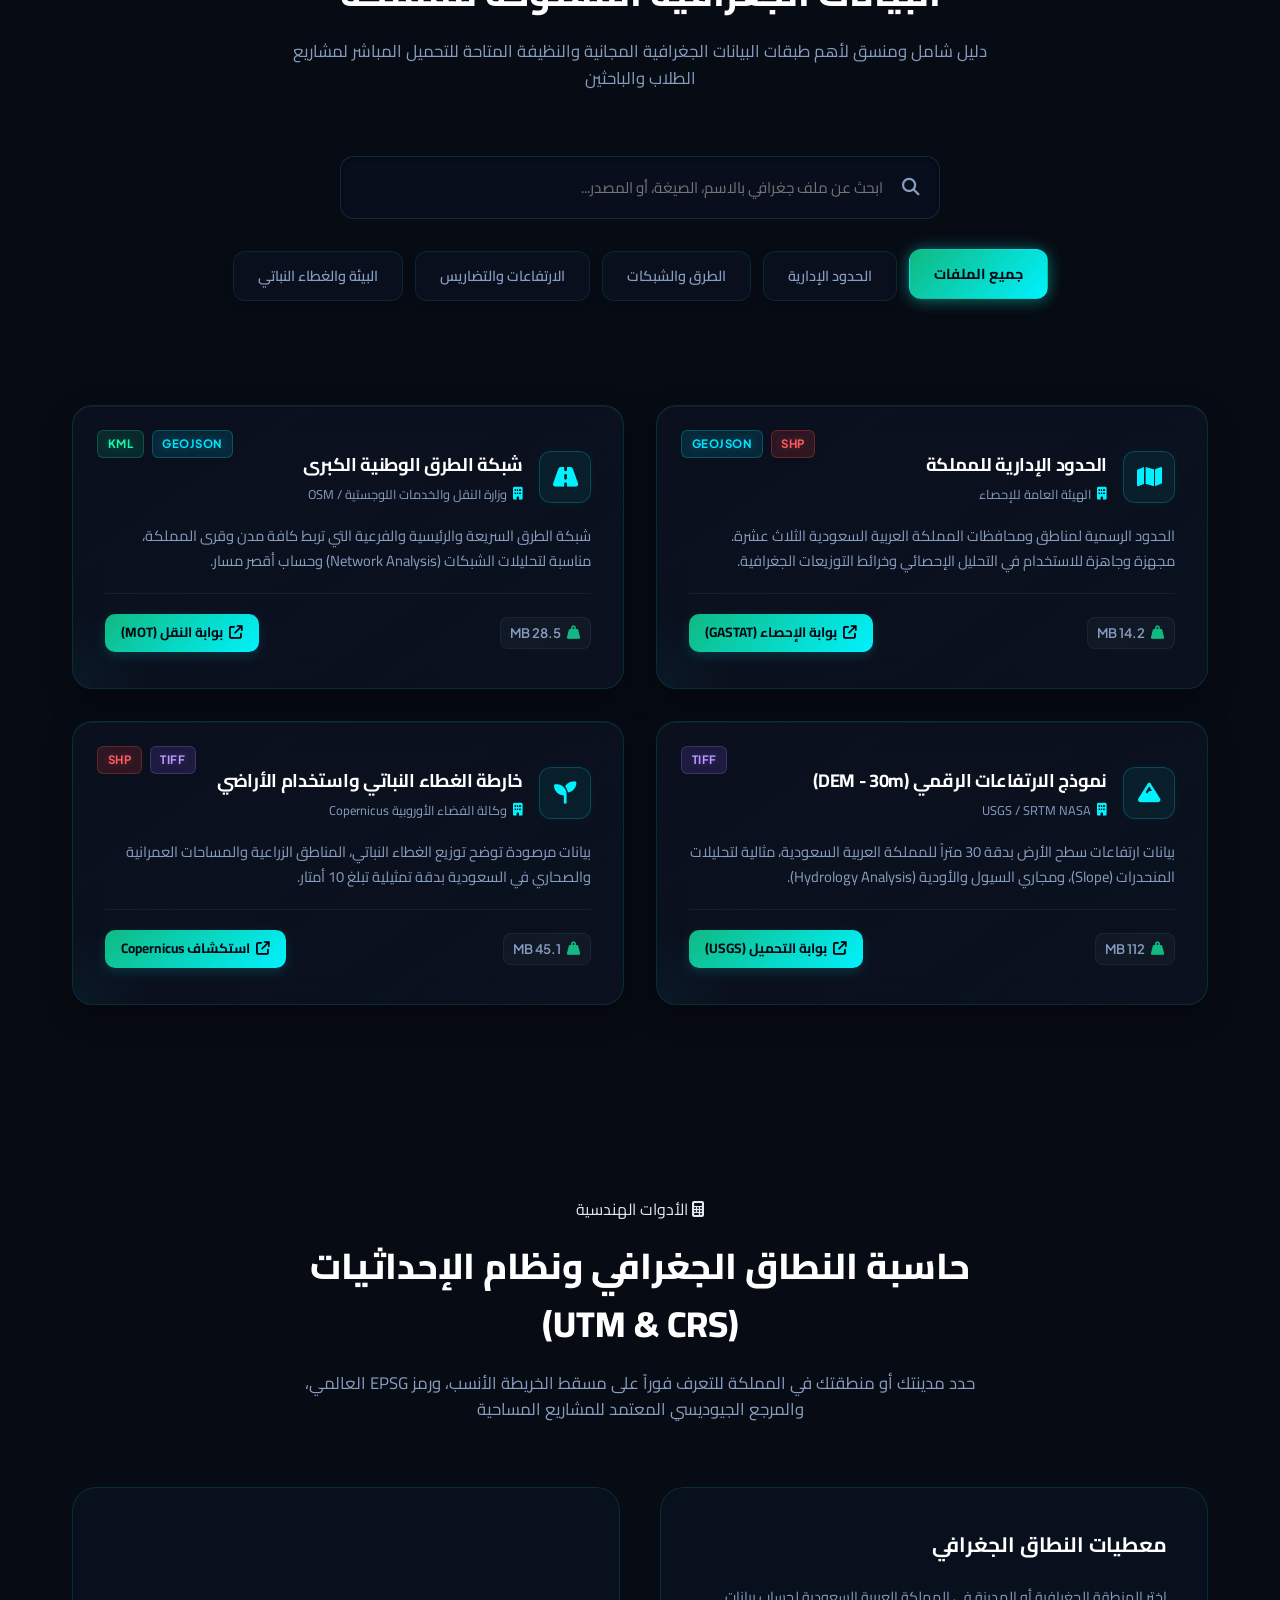
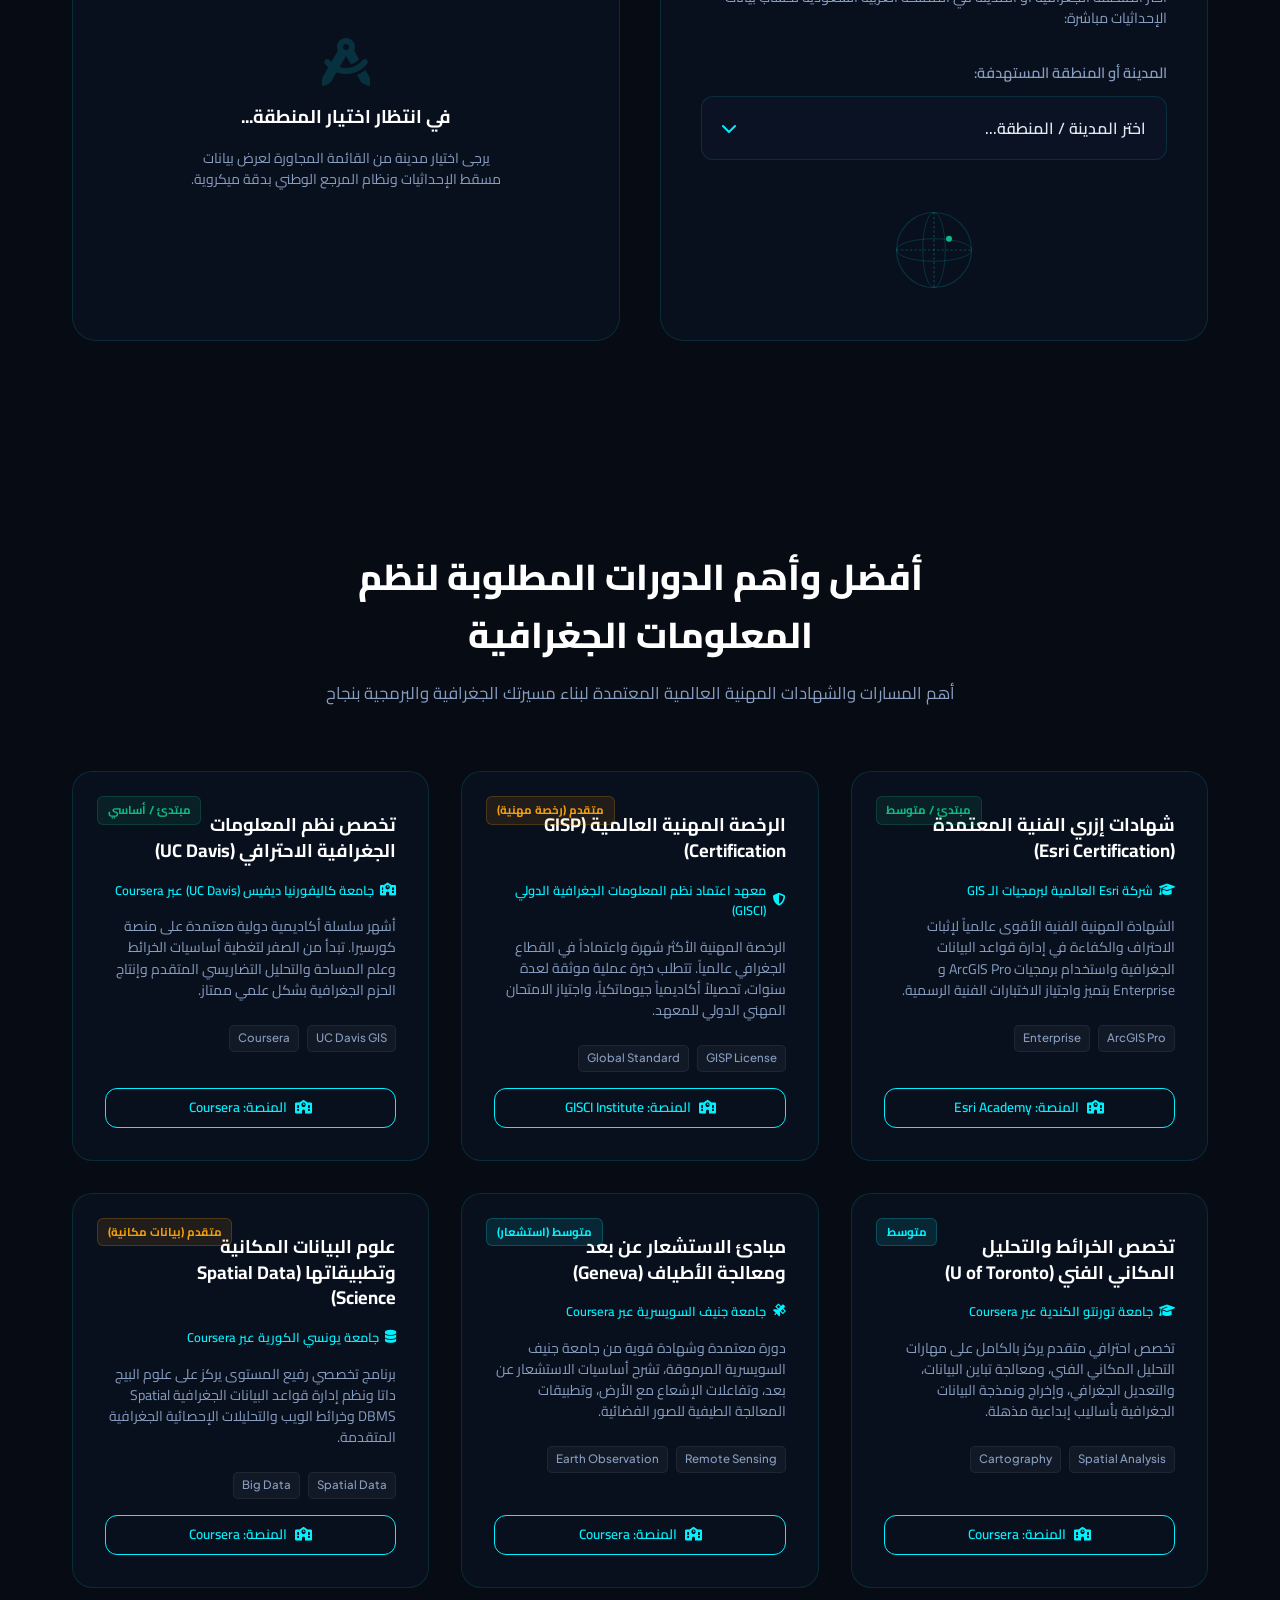
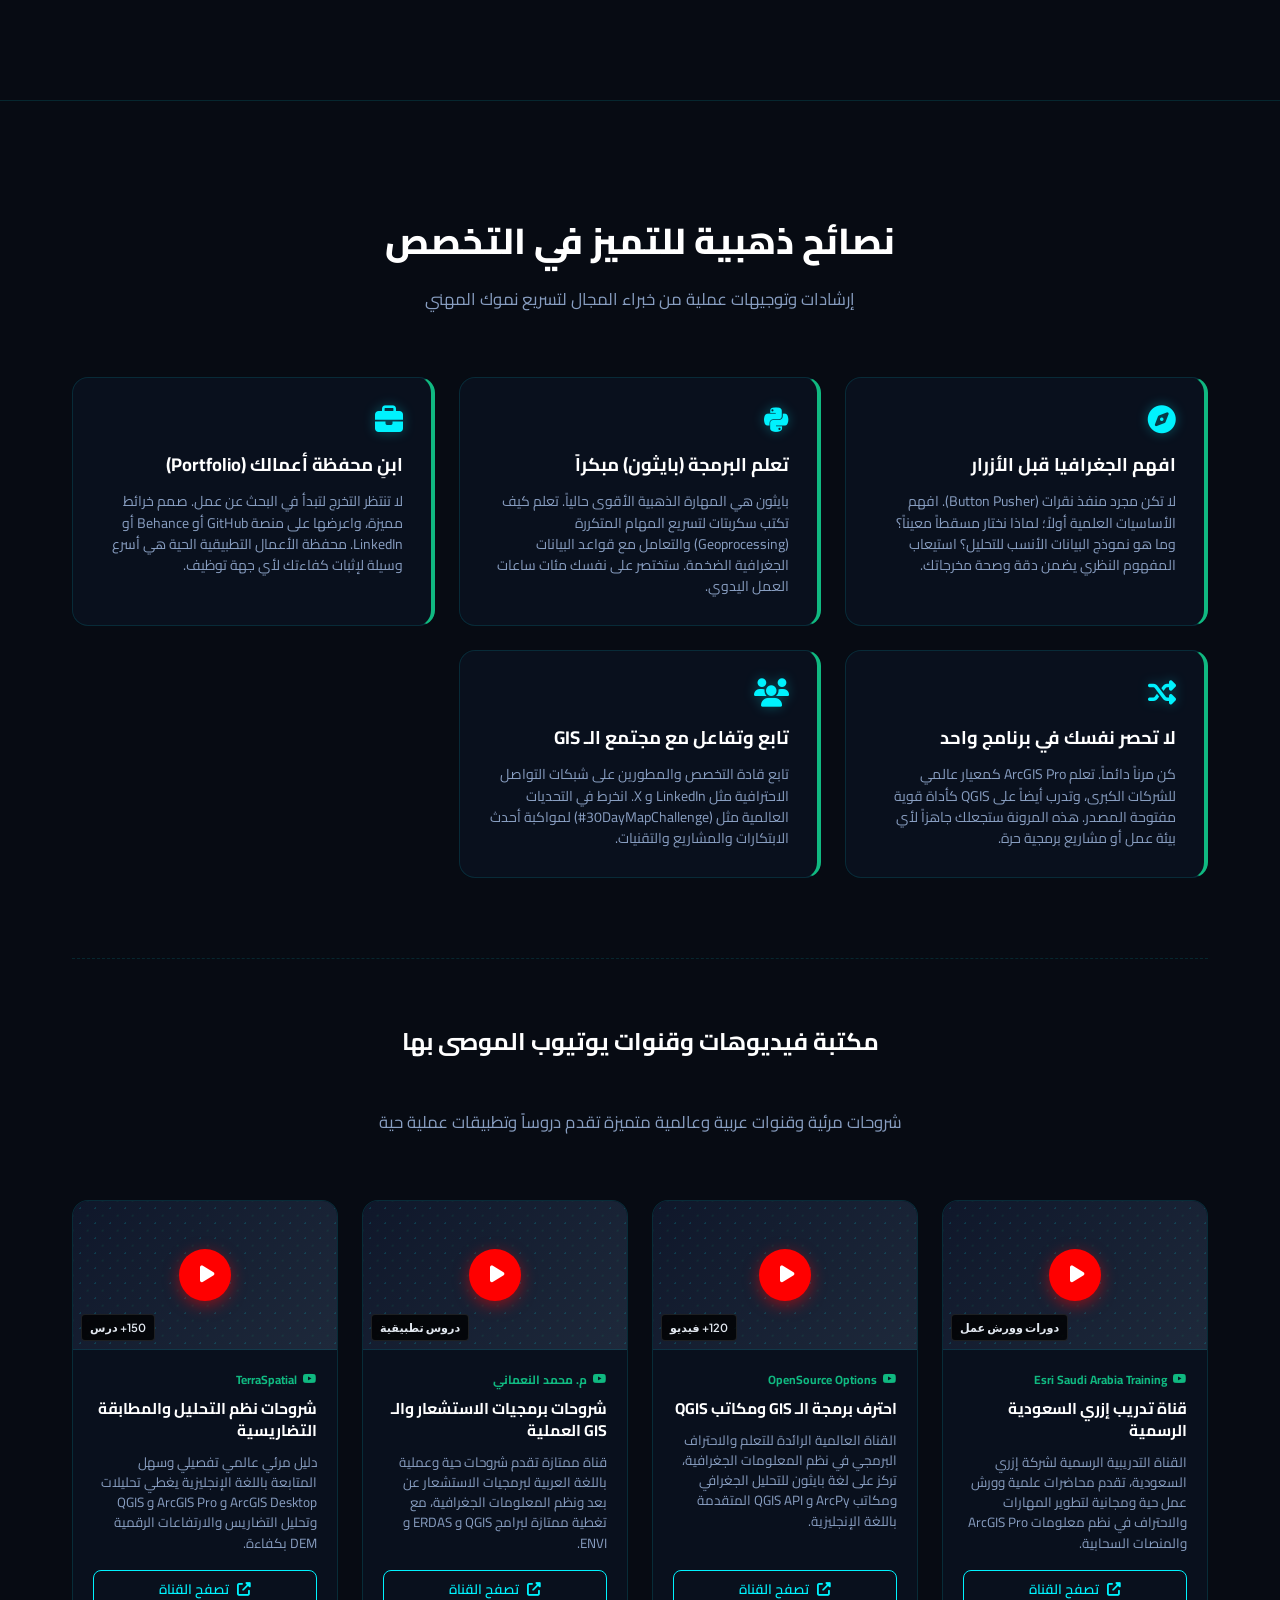
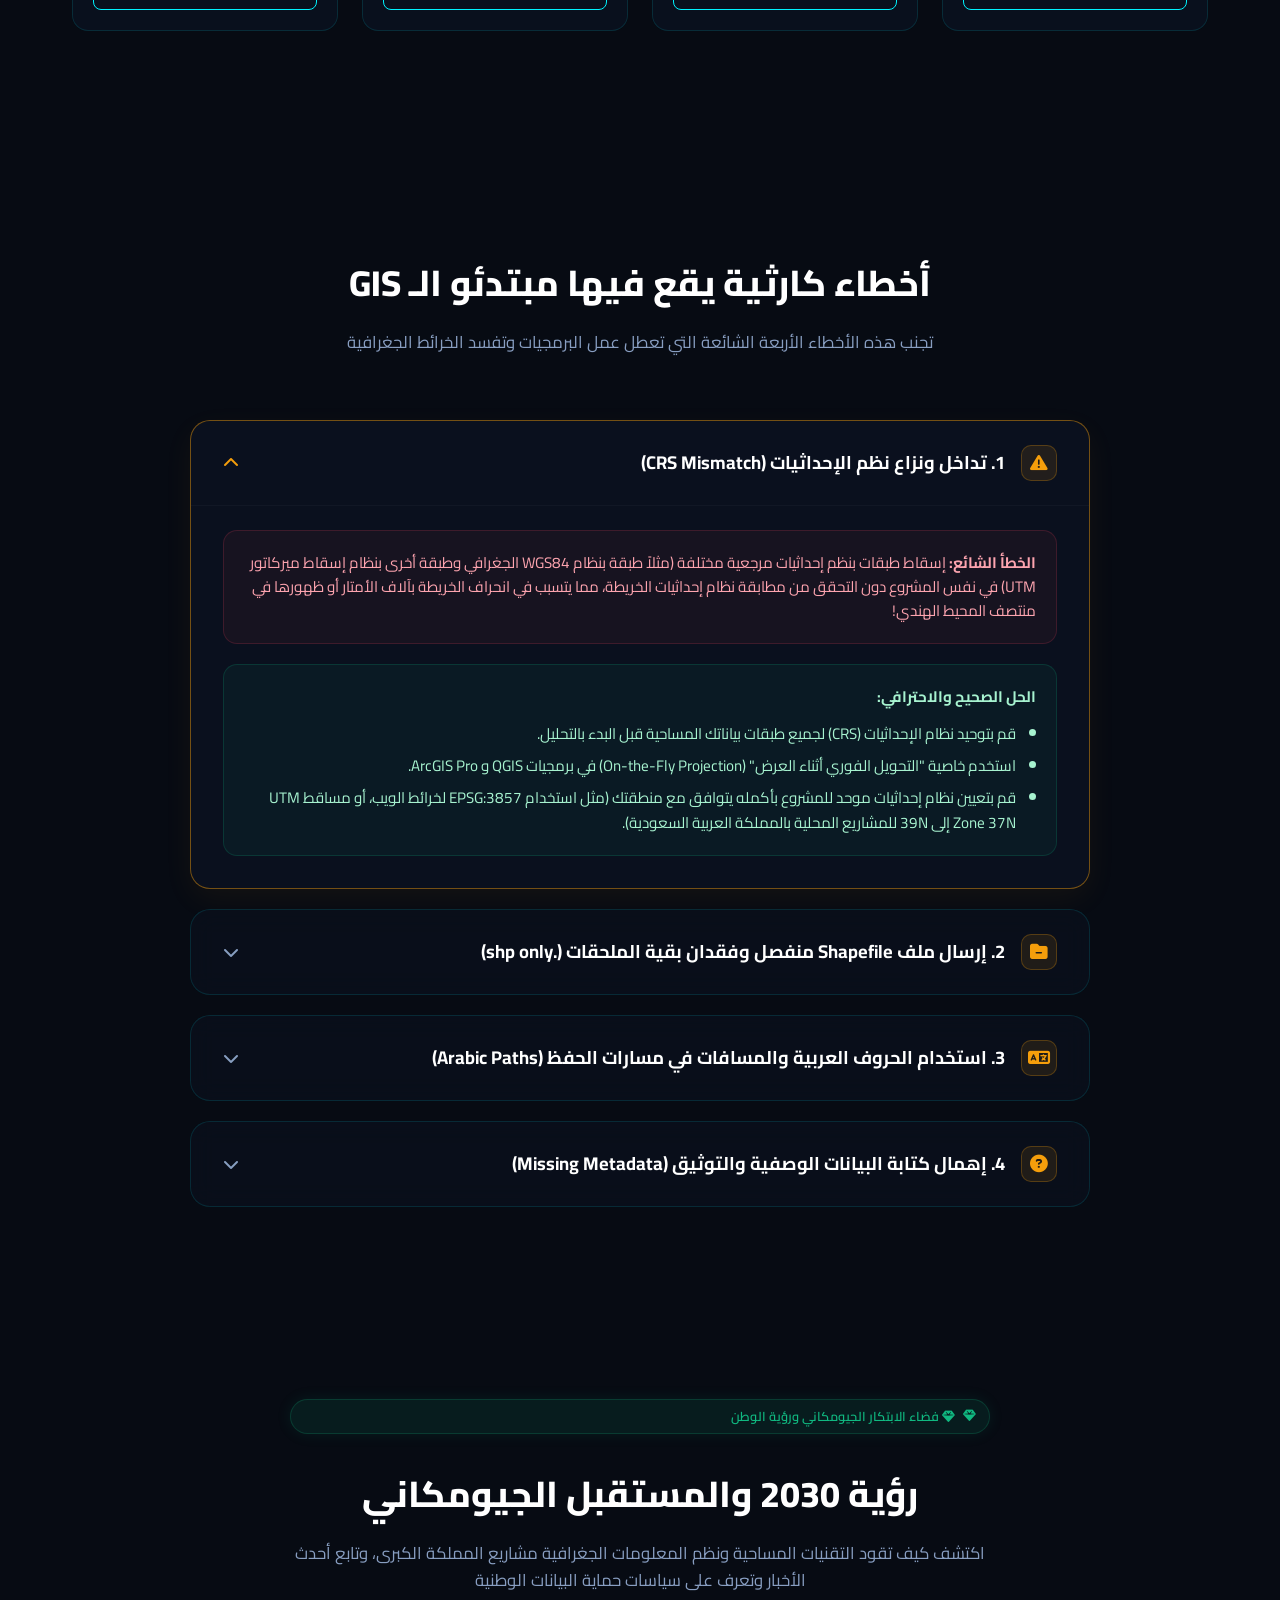
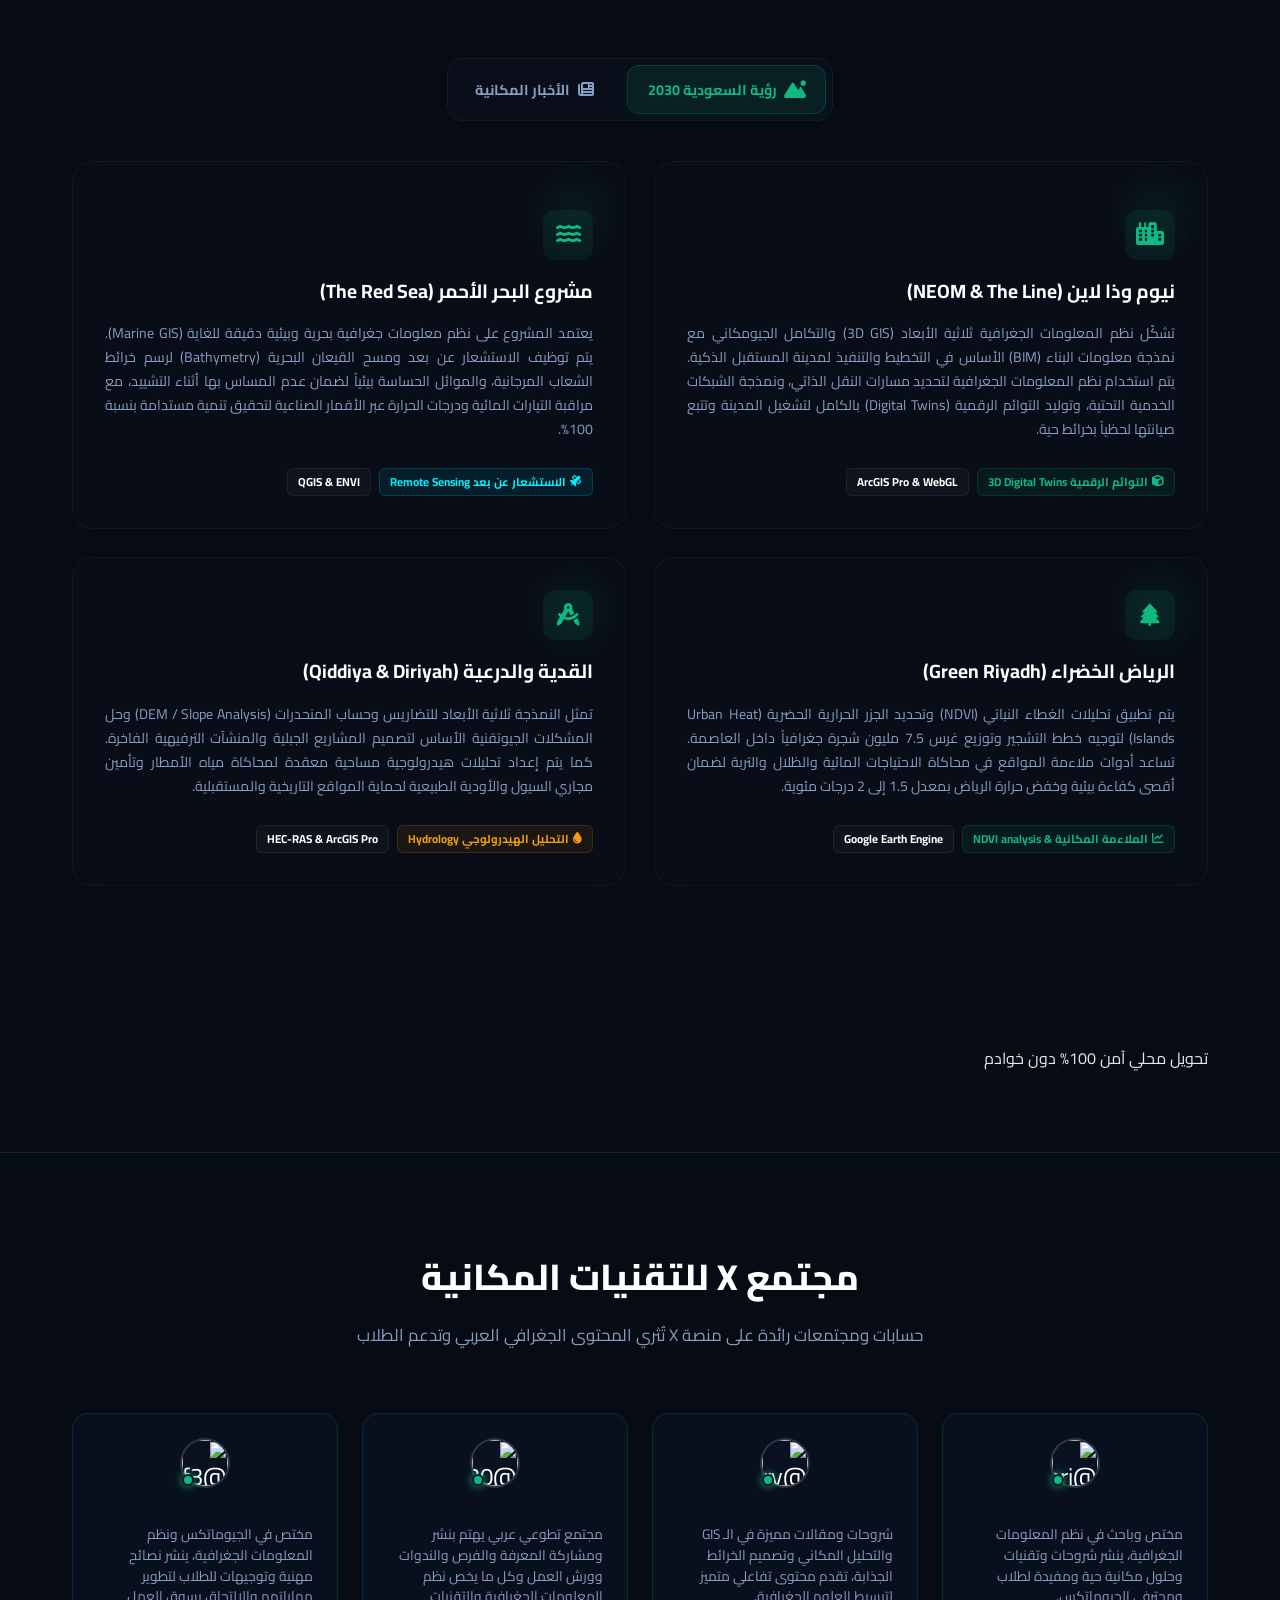
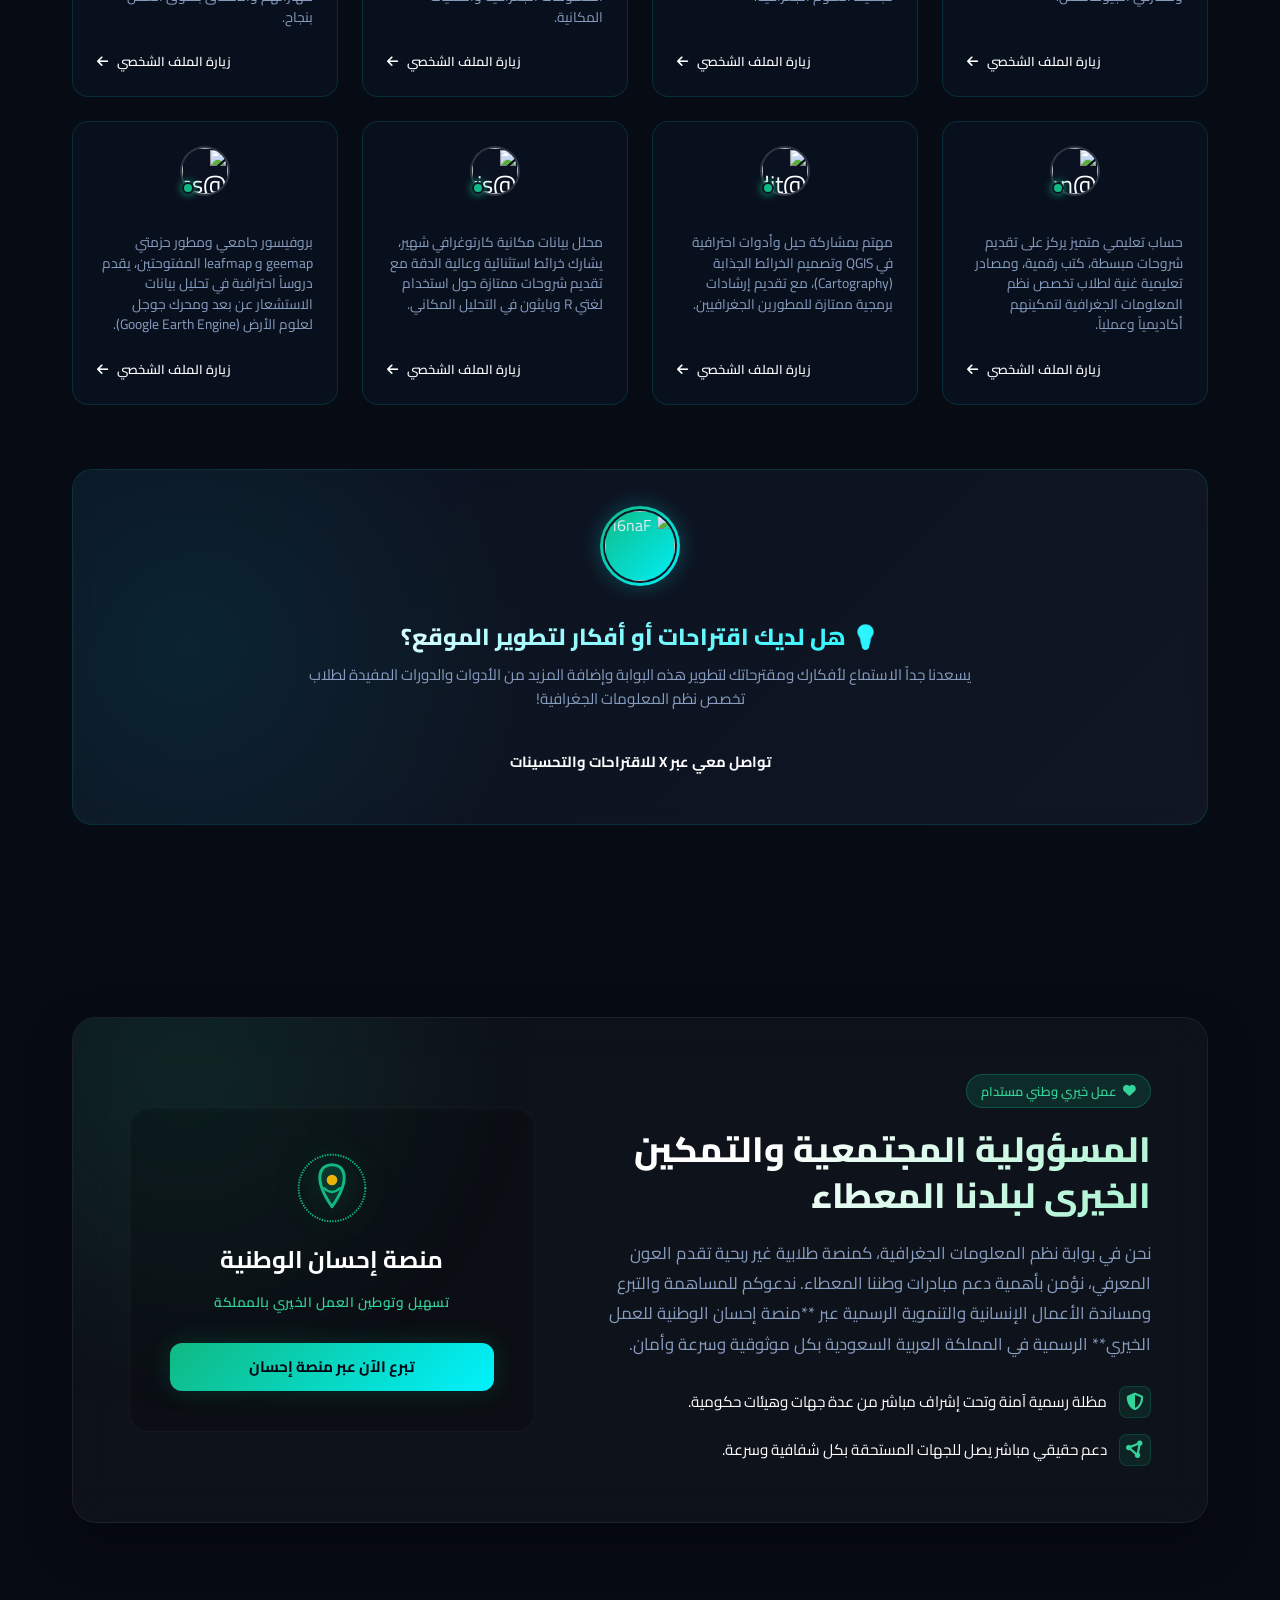
==== commit fe19981a: "Revert "feat: integrate Saudi GeoMesh Geoprocessing Hub with live local API and production simulatio" ====
--- a/index.html
+++ b/index.html
@@ -59,7 +59,6 @@
                 <a href="#software" class="nav-link" id="nav-software"><i class="fa-solid fa-laptop-code"></i> <span data-i18n="navSoftware">البرمجيات</span></a>
                 <a href="#spatial-data-hub" class="nav-link" id="nav-spatial-data"><i class="fa-solid fa-database"></i> <span data-i18n="navData">مستودع البيانات</span></a>
                 <a href="#utm-crs-calculator" class="nav-link" id="nav-utm-calc"><i class="fa-solid fa-calculator"></i> <span data-i18n="navUtm">حاسبة UTM</span></a>
-                <a href="#geomesh-hub" class="nav-link" id="nav-geomesh"><i class="fa-solid fa-square-poll-vertical text-primary"></i> <span data-i18n="navGeomesh">منشئ شبكات الـ GeoMesh</span></a>
                 <a href="#courses" class="nav-link" id="nav-courses"><i class="fa-solid fa-graduation-cap"></i> <span data-i18n="navCourses">الدورات الموصى بها</span></a>
 
                 <a href="#tips" class="nav-link" id="nav-tips"><i class="fa-solid fa-lightbulb"></i> <span data-i18n="navTips">نصائح ذهبية</span></a>
@@ -98,7 +97,6 @@
             <a href="#software" class="drawer-link" id="drawer-software"><i class="fa-solid fa-laptop-code"></i> <span data-i18n="navSoftware">البرمجيات</span></a>
             <a href="#spatial-data-hub" class="drawer-link" id="drawer-spatial-data"><i class="fa-solid fa-database"></i> <span data-i18n="navData">مستودع البيانات</span></a>
             <a href="#utm-crs-calculator" class="drawer-link" id="drawer-utm-calc"><i class="fa-solid fa-calculator"></i> <span data-i18n="navUtm">حاسبة UTM</span></a>
-            <a href="#geomesh-hub" class="drawer-link" id="drawer-geomesh"><i class="fa-solid fa-square-poll-vertical text-primary"></i> <span data-i18n="navGeomesh">منشئ شبكات الـ GeoMesh</span></a>
             <a href="#courses" class="drawer-link" id="drawer-courses"><i class="fa-solid fa-graduation-cap"></i> <span data-i18n="navCourses">الدورات الموصى بها</span></a>
 
             <a href="#tips" class="drawer-link" id="drawer-tips"><i class="fa-solid fa-lightbulb"></i> <span data-i18n="navTips">نصائح ذهبية</span></a>
@@ -886,152 +884,6 @@
             </div>
         </section>
 
-        <!-- Saudi GeoMesh Hub Section -->
-        <section id="geomesh-hub" class="geomesh-section">
-            <div class="container">
-                <div class="section-header" id="geomeshHeader">
-                    <span class="section-badge"><i class="fa-solid fa-layer-group text-secondary"></i> <span data-i18n="geomeshBadge">محاكاة ومعالجة جيومكانية سحابية</span></span>
-                    <h2 class="section-title" data-i18n="geomeshTitle">مستودع التحليلات والـ <span class="highlight">GeoMesh</span></h2>
-                    <p class="section-subtitle" data-i18n="geomeshSubtitle">قم بتوليد شبكة بيانات متكاملة لمدن المملكة وربطها محلياً بخادم FastAPI أو محاكاتها بدقة سحابية متقدمة</p>
-                </div>
-
-                <div class="geomesh-container">
-                    <!-- Left: Control Panel -->
-                    <div class="geomesh-card control-card">
-                        <h3 data-i18n="geomeshCardControl"><i class="fa-solid fa-sliders text-primary"></i> لوحة التحكم بالمعالجة الجيومكانية</h3>
-                        <p class="card-hint" data-i18n="geomeshCardControlDesc">اختر النطاق الجغرافي، الدقة المكانية، والمتغيرات لإنشاء وتكامل طبقة شبكية متكاملة محلياً أو افتراضياً:</p>
-                        
-                        <div class="form-group">
-                            <label for="geomeshRegion" data-i18n="labelSelectRegion"><i class="fa-solid fa-map-location-dot"></i> المنطقة الجغرافية المستهدفة:</label>
-                            <div class="select-wrapper">
-                                <select id="geomeshRegion" class="custom-select">
-                                    <option value="" disabled selected data-i18n="placeholderSelectRegion">اختر المنطقة الجغرافية...</option>
-                                    <option value="riyadh" data-i18n="regRiyadh">منطقة الرياض (الوسطى)</option>
-                                    <option value="western" data-i18n="regWestern">المنطقة الغربية (مكة وجدة)</option>
-                                    <option value="eastern" data-i18n="regEastern">المنطقة الشرقية (الدمام والجبيل)</option>
-                                    <option value="southern" data-i18n="regSouthern">المنطقة الجنوبية (عسير وأبها)</option>
-                                    <option value="northern" data-i18n="regNorthern">المنطقة الشمالية (تبوك والحدود)</option>
-                                    <option value="hail" data-i18n="regHail">منطقة حائل</option>
-                                </select>
-                                <i class="fa-solid fa-chevron-down select-arrow"></i>
-                            </div>
-                        </div>
-
-                        <div class="form-group">
-                            <label data-i18n="labelResolution"><i class="fa-solid fa-ruler-combined"></i> الدقة المكانية (حجم الخلية):</label>
-                            <div class="radio-group-container">
-                                <label class="radio-label-custom">
-                                    <input type="radio" name="geomeshResolution" value="30" checked>
-                                    <span class="radio-custom-btn font-mono">30m</span>
-                                </label>
-                                <label class="radio-label-custom">
-                                    <input type="radio" name="geomeshResolution" value="100">
-                                    <span class="radio-custom-btn font-mono">100m</span>
-                                </label>
-                                <label class="radio-label-custom">
-                                    <input type="radio" name="geomeshResolution" value="250">
-                                    <span class="radio-custom-btn font-mono">250m</span>
-                                </label>
-                            </div>
-                        </div>
-
-                        <div class="form-group">
-                            <label data-i18n="labelVariables"><i class="fa-solid fa-network-wired"></i> المتغيرات والطبقات المستهدفة:</label>
-                            <div class="checkbox-group-container">
-                                <label class="checkbox-label-custom">
-                                    <input type="checkbox" name="geomeshVars" value="ndvi" checked>
-                                    <span class="checkbox-custom-box"></span>
-                                    <span class="checkbox-text" data-i18n="varNdvi">مؤشر الغطاء النباتي (NDVI)</span>
-                                </label>
-                                <label class="checkbox-label-custom">
-                                    <input type="checkbox" name="geomeshVars" value="lst" checked>
-                                    <span class="checkbox-custom-box"></span>
-                                    <span class="checkbox-text" data-i18n="varLst">حرارة سطح الأرض (LST)</span>
-                                </label>
-                                <label class="checkbox-label-custom">
-                                    <input type="checkbox" name="geomeshVars" value="no2" checked>
-                                    <span class="checkbox-custom-box"></span>
-                                    <span class="checkbox-text" data-i18n="varNo2">غاز ثاني أكسيد النيتروجين (NO2)</span>
-                                </label>
-                                <label class="checkbox-label-custom">
-                                    <input type="checkbox" name="geomeshVars" value="population" checked>
-                                    <span class="checkbox-custom-box"></span>
-                                    <span class="checkbox-text" data-i18n="varPop">الكثافة السكانية (Population Density)</span>
-                                </label>
-                            </div>
-                        </div>
-
-                        <div class="form-group">
-                            <label for="geomeshFormat" data-i18n="labelOutputFormat"><i class="fa-solid fa-file-export"></i> صيغة المخرجات الجغرافية:</label>
-                            <div class="select-wrapper">
-                                <select id="geomeshFormat" class="custom-select">
-                                    <option value="geojson" selected>GeoJSON (.geojson)</option>
-                                    <option value="csv">CSV Table (.csv)</option>
-                                </select>
-                                <i class="fa-solid fa-chevron-down select-arrow"></i>
-                            </div>
-                        </div>
-
-                        <button id="btnGenerateMesh" class="btn btn-primary btn-block">
-                            <i class="fa-solid fa-gears"></i> <span data-i18n="btnGenerateMesh">توليد وتكامل شبكة البيانات الجغرافية</span>
-                        </button>
-                    </div>
-
-                    <!-- Right: Terminal & Live Telemetry -->
-                    <div class="geomesh-card output-card">
-                        <!-- Telemetry Grid -->
-                        <div class="telemetry-wrapper">
-                            <div class="telemetry-header">
-                                <h4 data-i18n="telemetrySensorTitle"><i class="fa-solid fa-satellite-dish"></i> حالة المستشعرات حياً</h4>
-                                <span id="telemetryStatusBadge" class="sensor-badge-status offline">
-                                    <span class="status-dot"></span>
-                                    <span class="status-txt" data-i18n="telemetryOffline">وضع المحاكاة النشط</span>
-                                </span>
-                            </div>
-                            <div class="telemetry-grid">
-                                <div class="tel-tile">
-                                    <span class="tel-label" data-i18n="telemetryLiveTemp">الحرارة المباشرة</span>
-                                    <strong class="tel-value font-mono" id="telTemp">-- °C</strong>
-                                </div>
-                                <div class="tel-tile">
-                                    <span class="tel-label" data-i18n="telemetryHumidity">مستوى الرطوبة</span>
-                                    <strong class="tel-value font-mono" id="telHumidity">-- %</strong>
-                                </div>
-                                <div class="tel-tile">
-                                    <span class="tel-label" data-i18n="telemetryAirQuality">مستوى جودة الهواء</span>
-                                    <strong class="tel-value font-mono" id="telAirQuality">-- ppb</strong>
-                                </div>
-                                <div class="tel-tile">
-                                    <span class="tel-label" data-i18n="telemetryPrecipitation">الأمطار الأخيرة</span>
-                                    <strong class="tel-value font-mono" id="telPrecip">-- mm</strong>
-                                </div>
-                            </div>
-                        </div>
-
-                        <!-- Terminal Box -->
-                        <div class="terminal-box">
-                            <div class="terminal-titlebar">
-                                <div class="terminal-buttons">
-                                    <span class="term-btn term-close"></span>
-                                    <span class="term-btn term-min"></span>
-                                    <span class="term-btn term-max"></span>
-                                </div>
-                                <span class="terminal-title" data-i18n="consoleHeader">وحدة معالجة البيانات الجغرافية - bash@spatial_engine.sh</span>
-                            </div>
-                            <div class="terminal-body" id="geomeshConsole">
-                                <div class="console-placeholder" data-i18n="consolePlaceholder">في انتظار إرسال معطيات التحليل... قم بالضغط على زر التوليد بالأعلى للبدء.</div>
-                            </div>
-                        </div>
-
-                        <!-- Download Button -->
-                        <button id="btnDownloadMesh" class="btn btn-secondary btn-block" disabled>
-                            <i class="fa-solid fa-cloud-arrow-down"></i> <span data-i18n="btnDownloadMesh">تحميل البيانات الجغرافية المعالجة</span>
-                        </button>
-                    </div>
-                </div>
-            </div>
-        </section>
-
         <!-- Recommended Courses Section -->
         <section id="courses" class="courses-section">
             <div class="container">
--- a/styles.css
+++ b/styles.css
@@ -7090,382 +7090,6 @@
     margin-right: 0.5rem;
 }
 
-/* ==========================================================================
-   GeoMesh Geoprocessing Hub Styles
-   ========================================================================== */
-.geomesh-section {
-    position: relative;
-    z-index: 2;
-    background: transparent;
-    padding: 6rem 0;
-}
-
-.geomesh-container {
-    display: grid;
-    grid-template-columns: 1fr 1.2fr;
-    gap: 2.5rem;
-    align-items: stretch;
-    margin-top: 2rem;
-}
-
-.geomesh-card {
-    background: var(--color-surface);
-    border: 1px solid var(--color-border);
-    border-radius: 20px;
-    padding: 2.5rem;
-    backdrop-filter: blur(12px);
-    display: flex;
-    flex-direction: column;
-    gap: 1.5rem;
-    box-shadow: 0 15px 35px rgba(0, 0, 0, 0.3);
-    transition: var(--transition-smooth);
-}
-
-.geomesh-card:hover {
-    border-color: var(--color-border-hover);
-    box-shadow: 0 20px 45px rgba(0, 242, 254, 0.08);
-}
-
-.radio-group-container {
-    display: flex;
-    gap: 1rem;
-    margin-top: 0.5rem;
-}
-
-.radio-label-custom {
-    flex: 1;
-    cursor: pointer;
-}
-
-.radio-label-custom input[type="radio"] {
-    display: none;
-}
-
-.radio-custom-btn {
-    display: block;
-    text-align: center;
-    padding: 0.65rem 1rem;
-    background: rgba(255, 255, 255, 0.03);
-    border: 1px solid var(--color-border);
-    border-radius: 10px;
-    font-size: 0.95rem;
-    font-weight: 700;
-    color: var(--color-text-muted);
-    transition: var(--transition-smooth);
-}
-
-.radio-label-custom input[type="radio"]:checked + .radio-custom-btn {
-    background: rgba(16, 185, 129, 0.12);
-    border-color: var(--color-primary);
-    color: var(--color-primary);
-    box-shadow: 0 0 12px var(--color-primary-glow);
-}
-
-.checkbox-group-container {
-    display: flex;
-    flex-direction: column;
-    gap: 0.75rem;
-    margin-top: 0.5rem;
-}
-
-.checkbox-label-custom {
-    display: flex;
-    align-items: center;
-    gap: 0.75rem;
-    cursor: pointer;
-    font-size: 0.95rem;
-    color: var(--color-text-muted);
-    transition: var(--transition-smooth);
-}
-
-.checkbox-label-custom input[type="checkbox"] {
-    display: none;
-}
-
-.checkbox-custom-box {
-    width: 20px;
-    height: 20px;
-    border: 1px solid var(--color-border);
-    border-radius: 6px;
-    background: rgba(255, 255, 255, 0.02);
-    position: relative;
-    transition: var(--transition-smooth);
-    flex-shrink: 0;
-}
-
-.checkbox-label-custom input[type="checkbox"]:checked + .checkbox-custom-box {
-    background: var(--color-primary);
-    border-color: var(--color-primary);
-    box-shadow: 0 0 10px var(--color-primary-glow);
-}
-
-.checkbox-custom-box::after {
-    content: "\f00c";
-    font-family: "Font Awesome 6 Free";
-    font-weight: 900;
-    font-size: 0.75rem;
-    color: #030712;
-    position: absolute;
-    top: 50%;
-    left: 50%;
-    transform: translate(-50%, -50%) scale(0);
-    transition: transform 0.2s ease;
-}
-
-.checkbox-label-custom input[type="checkbox"]:checked + .checkbox-custom-box::after {
-    transform: translate(-50%, -50%) scale(1);
-}
-
-.checkbox-label-custom:hover .checkbox-custom-box {
-    border-color: var(--color-secondary);
-}
-
-.checkbox-label-custom:hover {
-    color: var(--color-text);
-}
-
-/* Telemetry Dashboard styles */
-.telemetry-wrapper {
-    background: rgba(7, 11, 19, 0.4);
-    border: 1px solid rgba(0, 242, 254, 0.08);
-    border-radius: 15px;
-    padding: 1.25rem;
-    display: flex;
-    flex-direction: column;
-    gap: 1rem;
-}
-
-.telemetry-header {
-    display: flex;
-    justify-content: space-between;
-    align-items: center;
-}
-
-.telemetry-header h4 {
-    font-size: 1rem;
-    color: var(--color-text-white);
-    display: flex;
-    align-items: center;
-    gap: 0.5rem;
-}
-
-.sensor-badge-status {
-    display: inline-flex;
-    align-items: center;
-    gap: 0.5rem;
-    padding: 0.3rem 0.75rem;
-    border-radius: 50px;
-    font-size: 0.75rem;
-    font-weight: 700;
-    backdrop-filter: blur(5px);
-}
-
-.sensor-badge-status.online {
-    background: rgba(16, 185, 129, 0.1);
-    border: 1px solid rgba(16, 185, 129, 0.25);
-    color: var(--color-primary);
-}
-
-.sensor-badge-status.offline {
-    background: rgba(0, 242, 254, 0.1);
-    border: 1px solid rgba(0, 242, 254, 0.25);
-    color: var(--color-secondary);
-}
-
-.status-dot {
-    width: 6px;
-    height: 6px;
-    border-radius: 50%;
-    background-color: currentColor;
-}
-
-.sensor-badge-status.online .status-dot {
-    animation: statusPulseGreen 1.6s infinite;
-}
-
-.sensor-badge-status.offline .status-dot {
-    animation: statusPulseBlue 1.6s infinite;
-}
-
-@keyframes statusPulseGreen {
-    0% { transform: scale(0.95); box-shadow: 0 0 0 0 rgba(16, 185, 129, 0.7); }
-    70% { transform: scale(1); box-shadow: 0 0 0 5px rgba(16, 185, 129, 0); }
-    100% { transform: scale(0.95); box-shadow: 0 0 0 0 rgba(16, 185, 129, 0); }
-}
-
-@keyframes statusPulseBlue {
-    0% { transform: scale(0.95); box-shadow: 0 0 0 0 rgba(0, 242, 254, 0.7); }
-    70% { transform: scale(1); box-shadow: 0 0 0 5px rgba(0, 242, 254, 0); }
-    100% { transform: scale(0.95); box-shadow: 0 0 0 0 rgba(0, 242, 254, 0); }
-}
-
-.telemetry-grid {
-    display: grid;
-    grid-template-columns: repeat(2, 1fr);
-    gap: 0.75rem;
-}
-
-.tel-tile {
-    background: rgba(255, 255, 255, 0.02);
-    border: 1px solid var(--color-border);
-    border-radius: 10px;
-    padding: 0.75rem 1rem;
-    display: flex;
-    flex-direction: column;
-    gap: 0.25rem;
-}
-
-.tel-label {
-    font-size: 0.75rem;
-    color: var(--color-text-muted);
-}
-
-.tel-value {
-    font-size: 1.1rem;
-    color: var(--color-text-white);
-}
-
-/* Terminal Box styles */
-.terminal-box {
-    background: #030712;
-    border: 1px solid var(--color-border);
-    border-radius: 12px;
-    overflow: hidden;
-    display: flex;
-    flex-direction: column;
-    height: 240px;
-    box-shadow: inset 0 0 20px rgba(0, 0, 0, 0.8), 0 10px 25px rgba(0,0,0,0.5);
-}
-
-.terminal-titlebar {
-    background: #0f172a;
-    border-bottom: 1px solid rgba(255, 255, 255, 0.05);
-    padding: 0.5rem 1rem;
-    display: flex;
-    align-items: center;
-    gap: 1rem;
-    user-select: none;
-}
-
-.terminal-buttons {
-    display: flex;
-    gap: 0.4rem;
-}
-
-.term-btn {
-    width: 10px;
-    height: 10px;
-    border-radius: 50%;
-    display: inline-block;
-}
-
-.term-close { background-color: #ef4444; }
-.term-min { background-color: #eab308; }
-.term-max { background-color: #22c55e; }
-
-.terminal-title {
-    font-family: var(--font-en);
-    font-size: 0.75rem;
-    color: var(--color-text-muted);
-    font-weight: 500;
-    white-space: nowrap;
-    overflow: hidden;
-    text-overflow: ellipsis;
-}
-
-.terminal-body {
-    padding: 1.25rem;
-    font-family: 'Courier New', Courier, monospace;
-    font-size: 0.82rem;
-    line-height: 1.45;
-    color: #10b981; /* Default Matrix green */
-    overflow-y: auto;
-    flex: 1;
-    display: flex;
-    flex-direction: column;
-    gap: 0.4rem;
-    scroll-behavior: smooth;
-    text-align: left;
-    direction: ltr !important;
-}
-
-.console-placeholder {
-    color: var(--color-text-muted);
-    font-style: italic;
-    margin: auto;
-    text-align: center;
-    direction: rtl !important;
-    font-family: var(--font-ar);
-}
-
-.console-line {
-    animation: consoleLineFadeIn 0.3s ease forwards;
-    white-space: pre-wrap;
-    word-break: break-all;
-}
-
-@keyframes consoleLineFadeIn {
-    from { opacity: 0; transform: translateY(5px); }
-    to { opacity: 1; transform: translateY(0); }
-}
-
-.console-success { color: #34d399; }
-.console-warn { color: #f59e0b; }
-.console-error { color: #f87171; }
-.console-info { color: #38bdf8; }
-
-.console-cursor {
-    display: inline-block;
-    width: 6px;
-    height: 14px;
-    background: currentColor;
-    margin-left: 2px;
-    animation: blinkCursor 0.8s step-end infinite;
-    vertical-align: middle;
-}
-
-@keyframes blinkCursor {
-    from, to { background-color: transparent; }
-    50% { background-color: currentColor; }
-}
-
-.btn-block {
-    width: 100%;
-}
-
-/* RTL adjustment for checkboxes and custom styling */
-html[lang="ar"] .checkbox-label-custom {
-    direction: rtl;
-}
-
-html[lang="ar"] .tel-tile {
-    text-align: right;
-}
-
-html[lang="ar"] .telemetry-header h4 {
-    direction: rtl;
-}
-
-html[lang="ar"] .checkbox-custom-box {
-    margin-left: 0.75rem;
-}
-
-html[lang="en"] .checkbox-custom-box {
-    margin-right: 0.75rem;
-}
-
-html[lang="ar"] .term-btn {
-    transform: scaleX(-1);
-}
-
-/* Mobile Responsiveness for GeoMesh */
-@media screen and (max-width: 900px) {
-    .geomesh-container {
-        grid-template-columns: 1fr;
-        gap: 2rem;
-    }
-}
-
 /* Premium Print Layout */
 @media print {
     body * { visibility: hidden; }
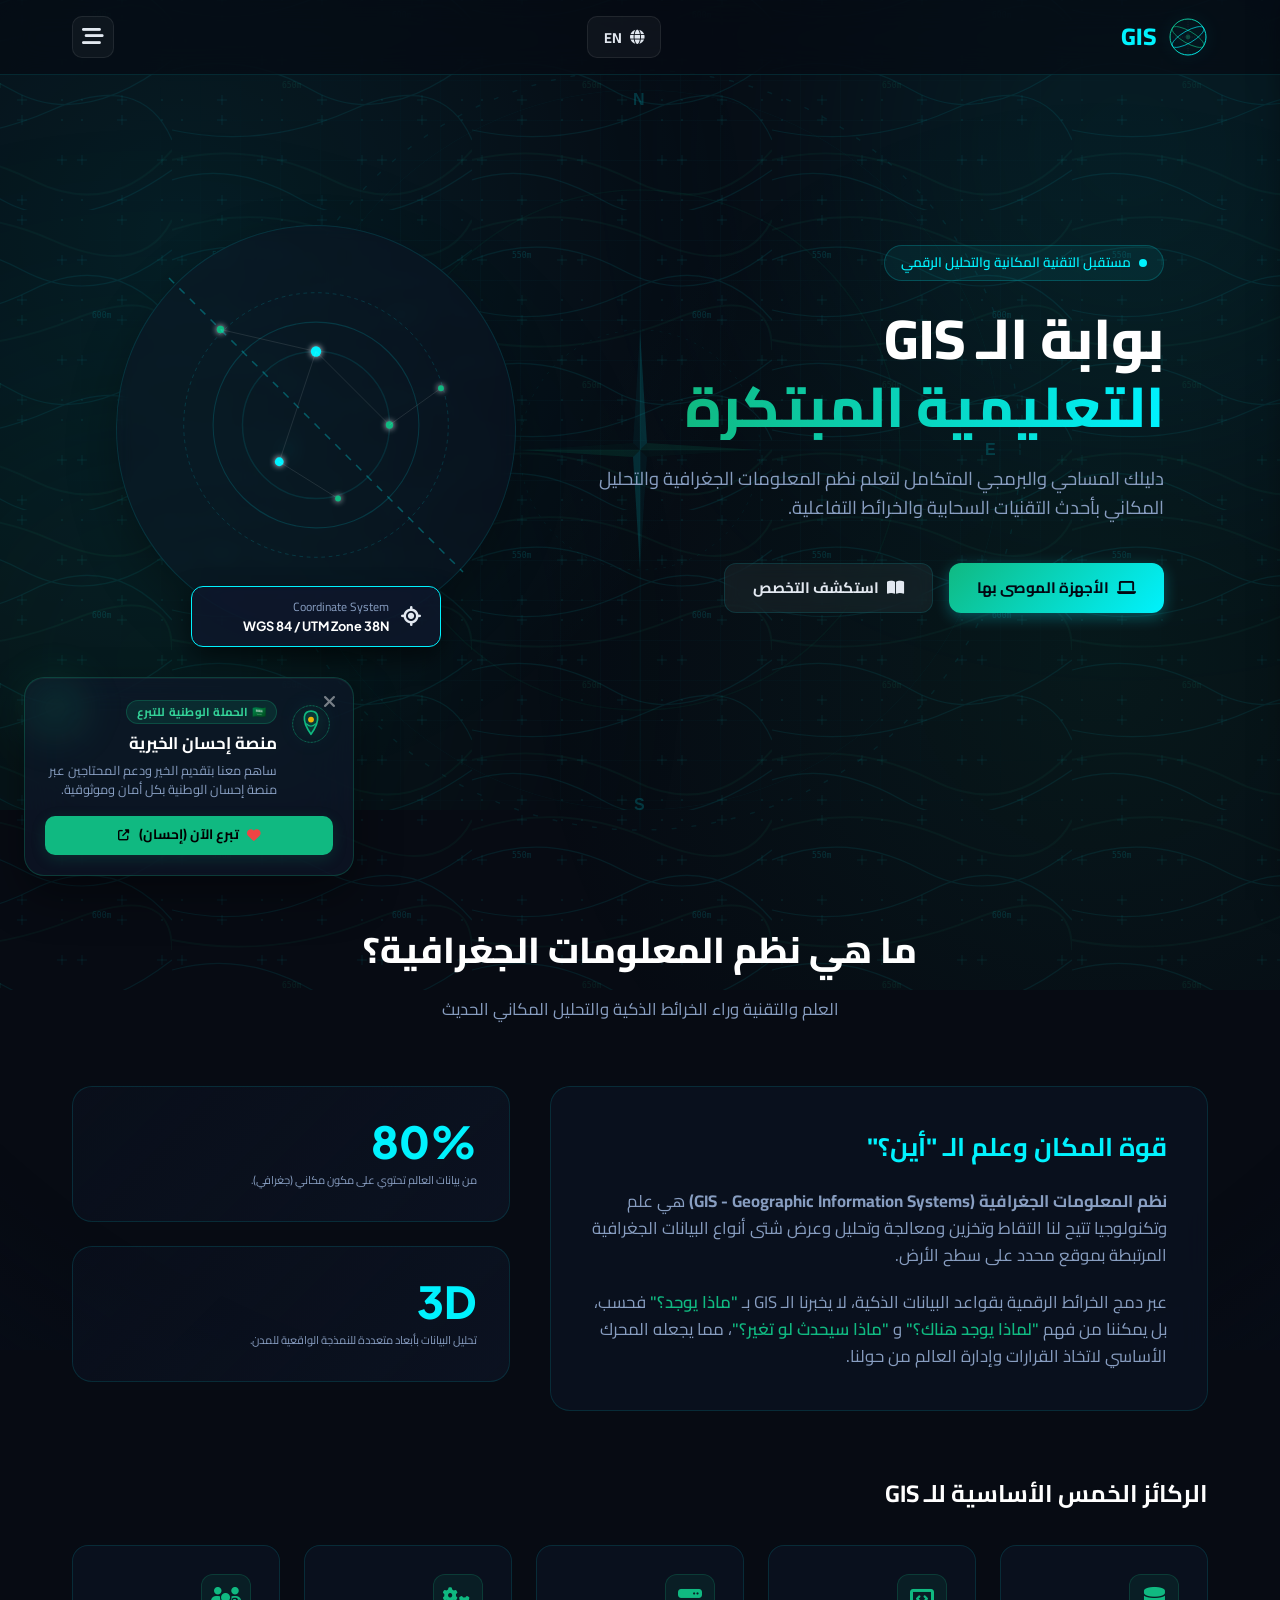
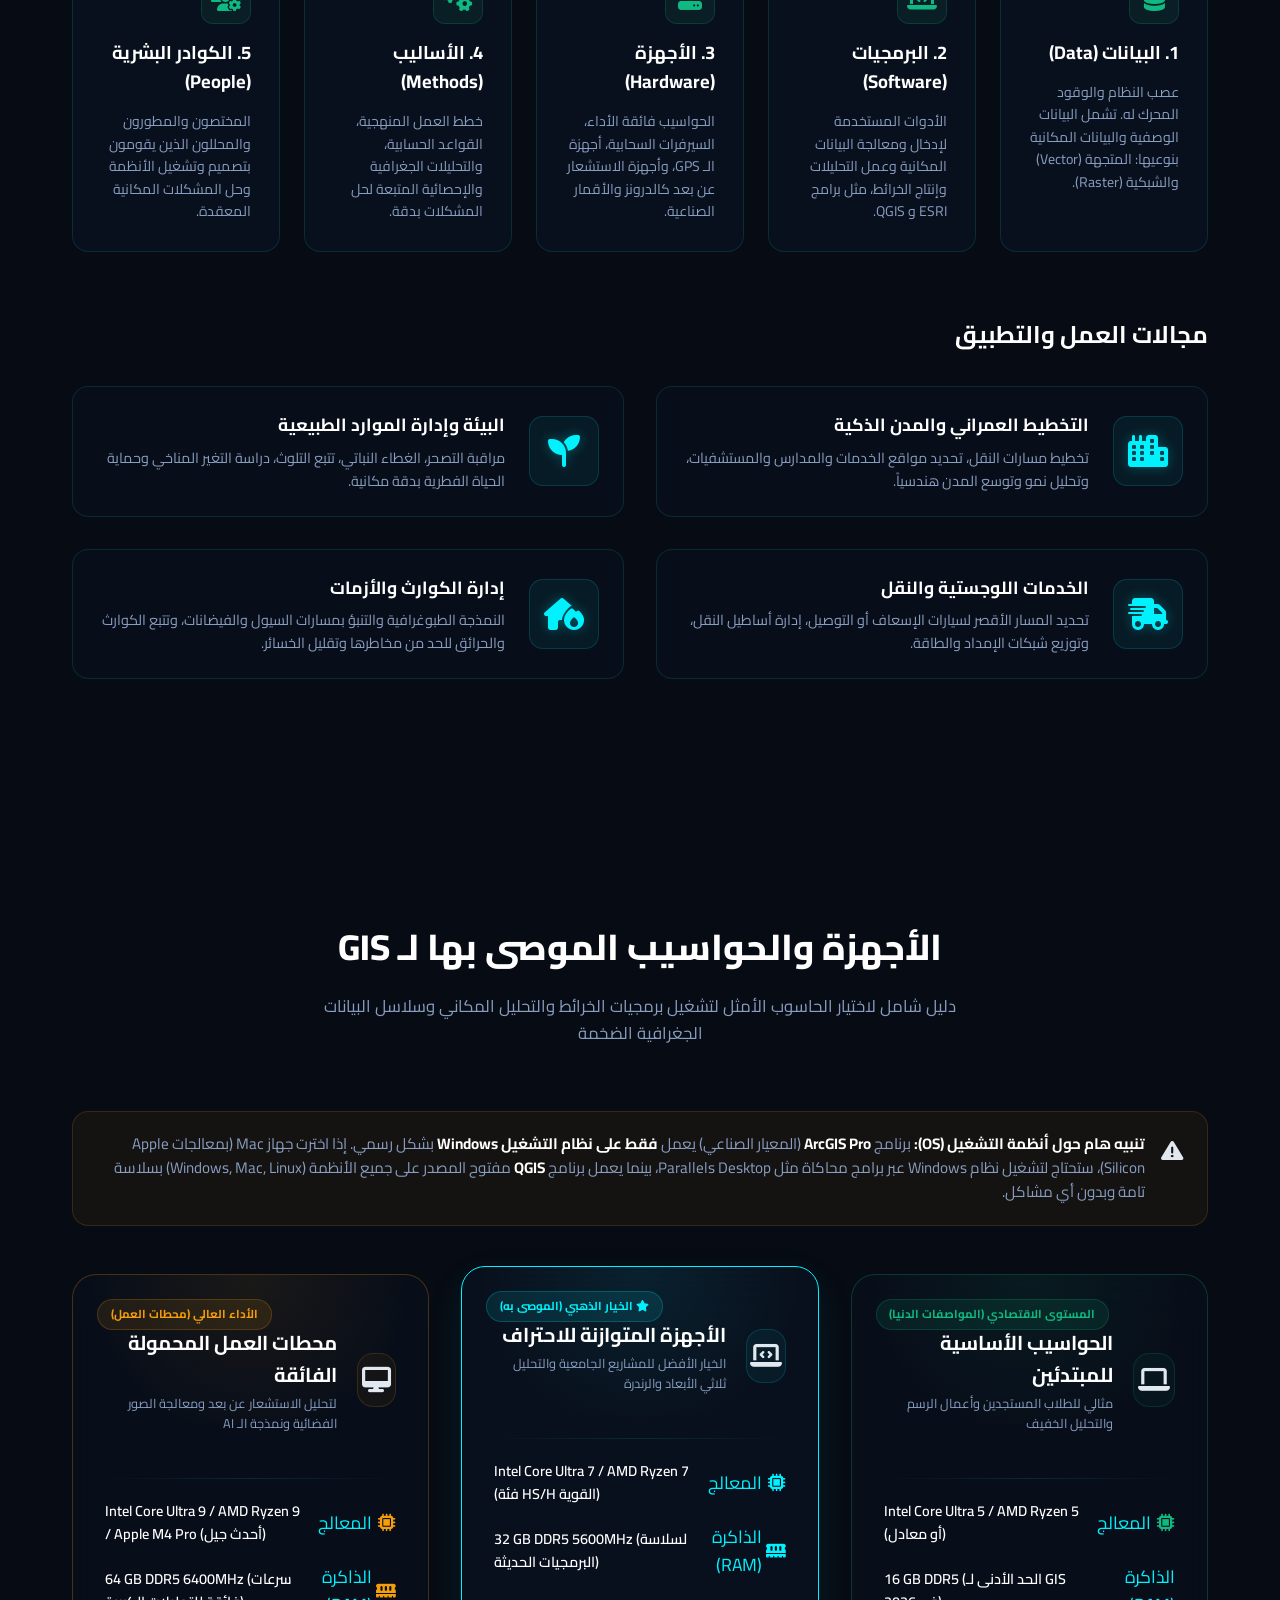
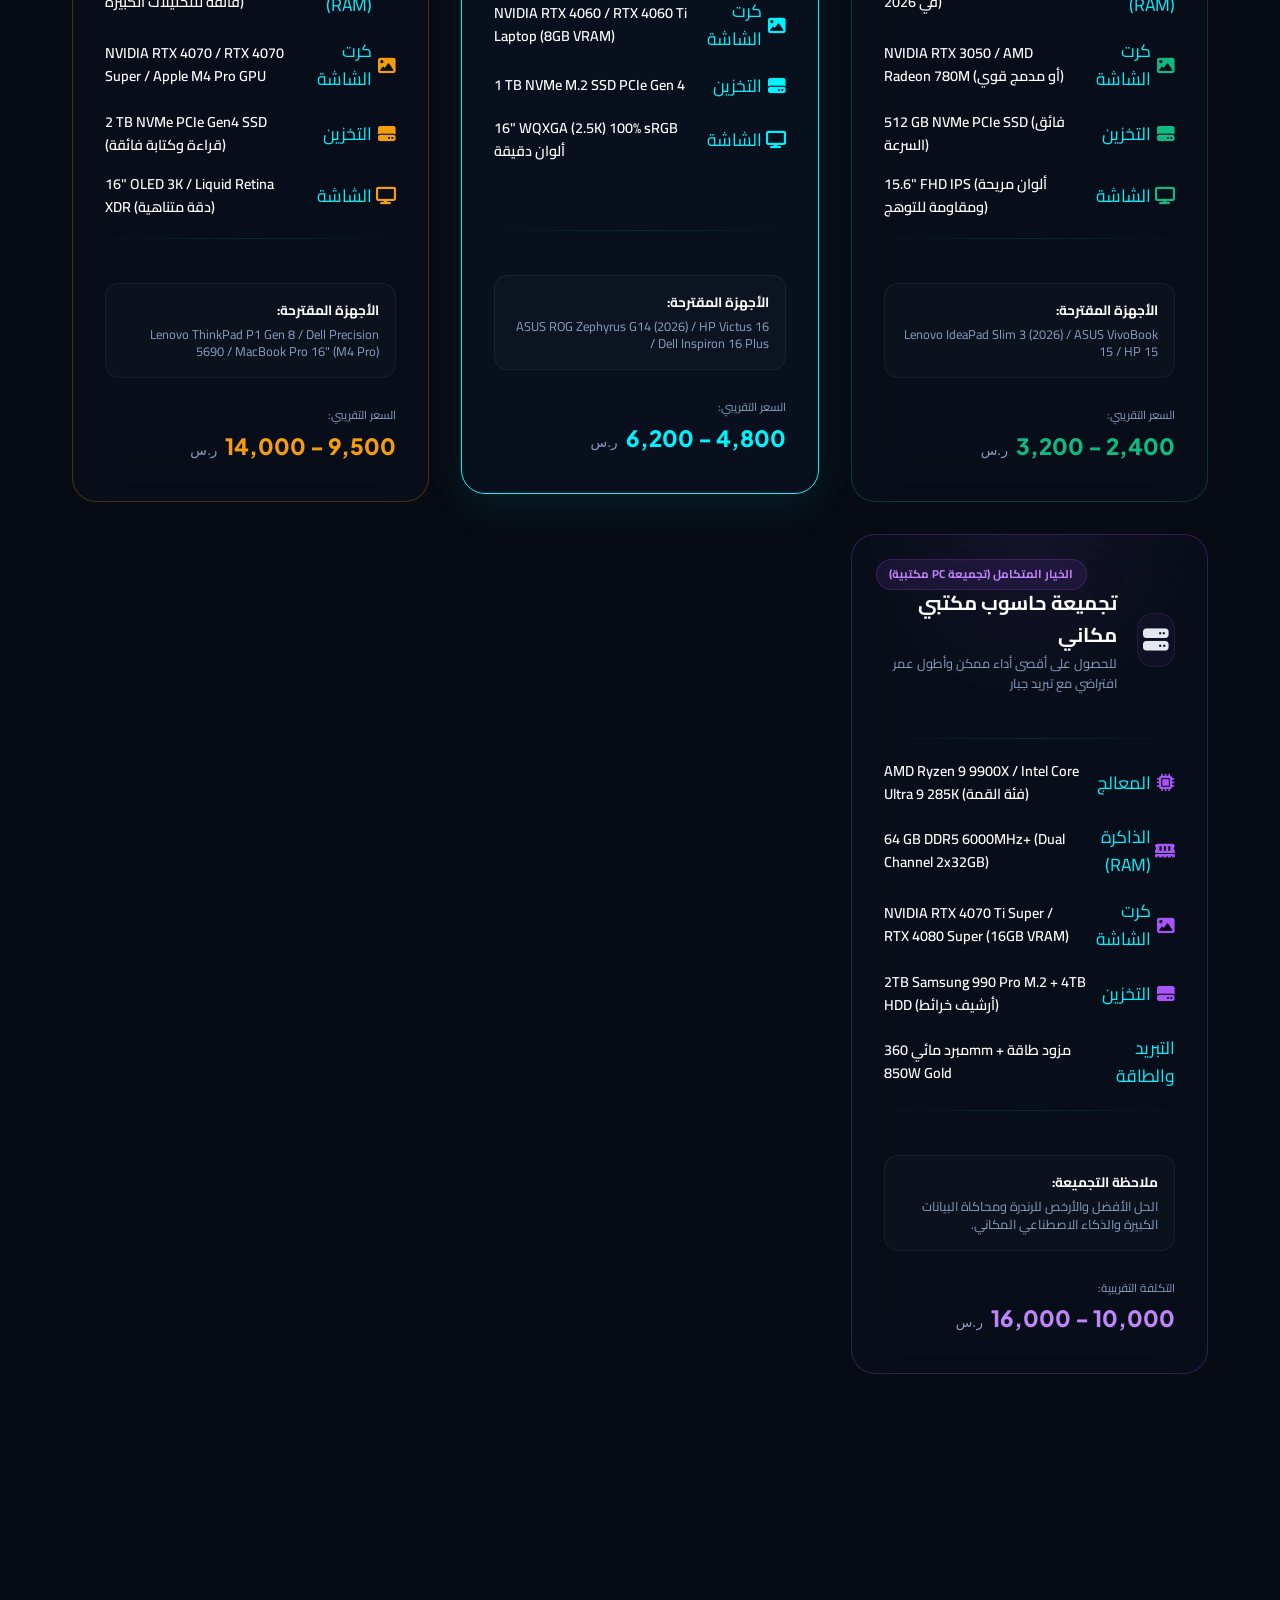
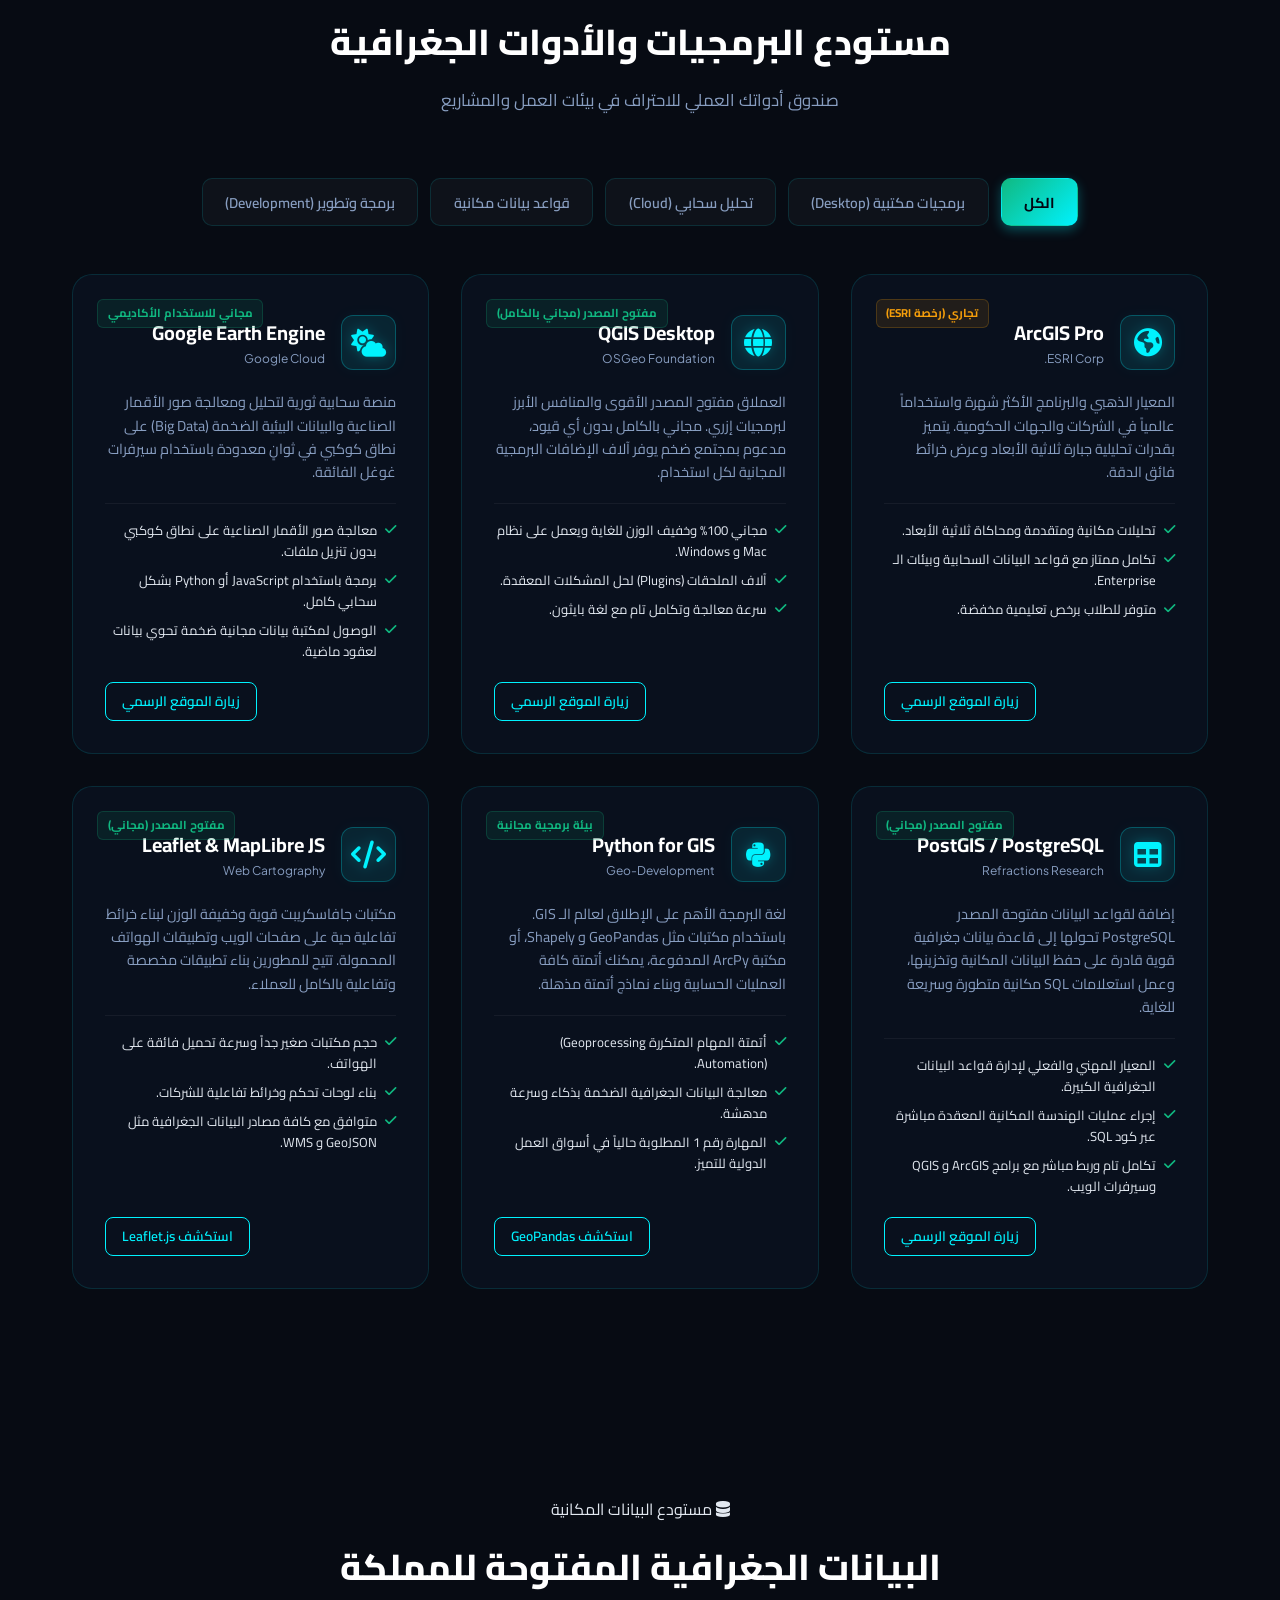
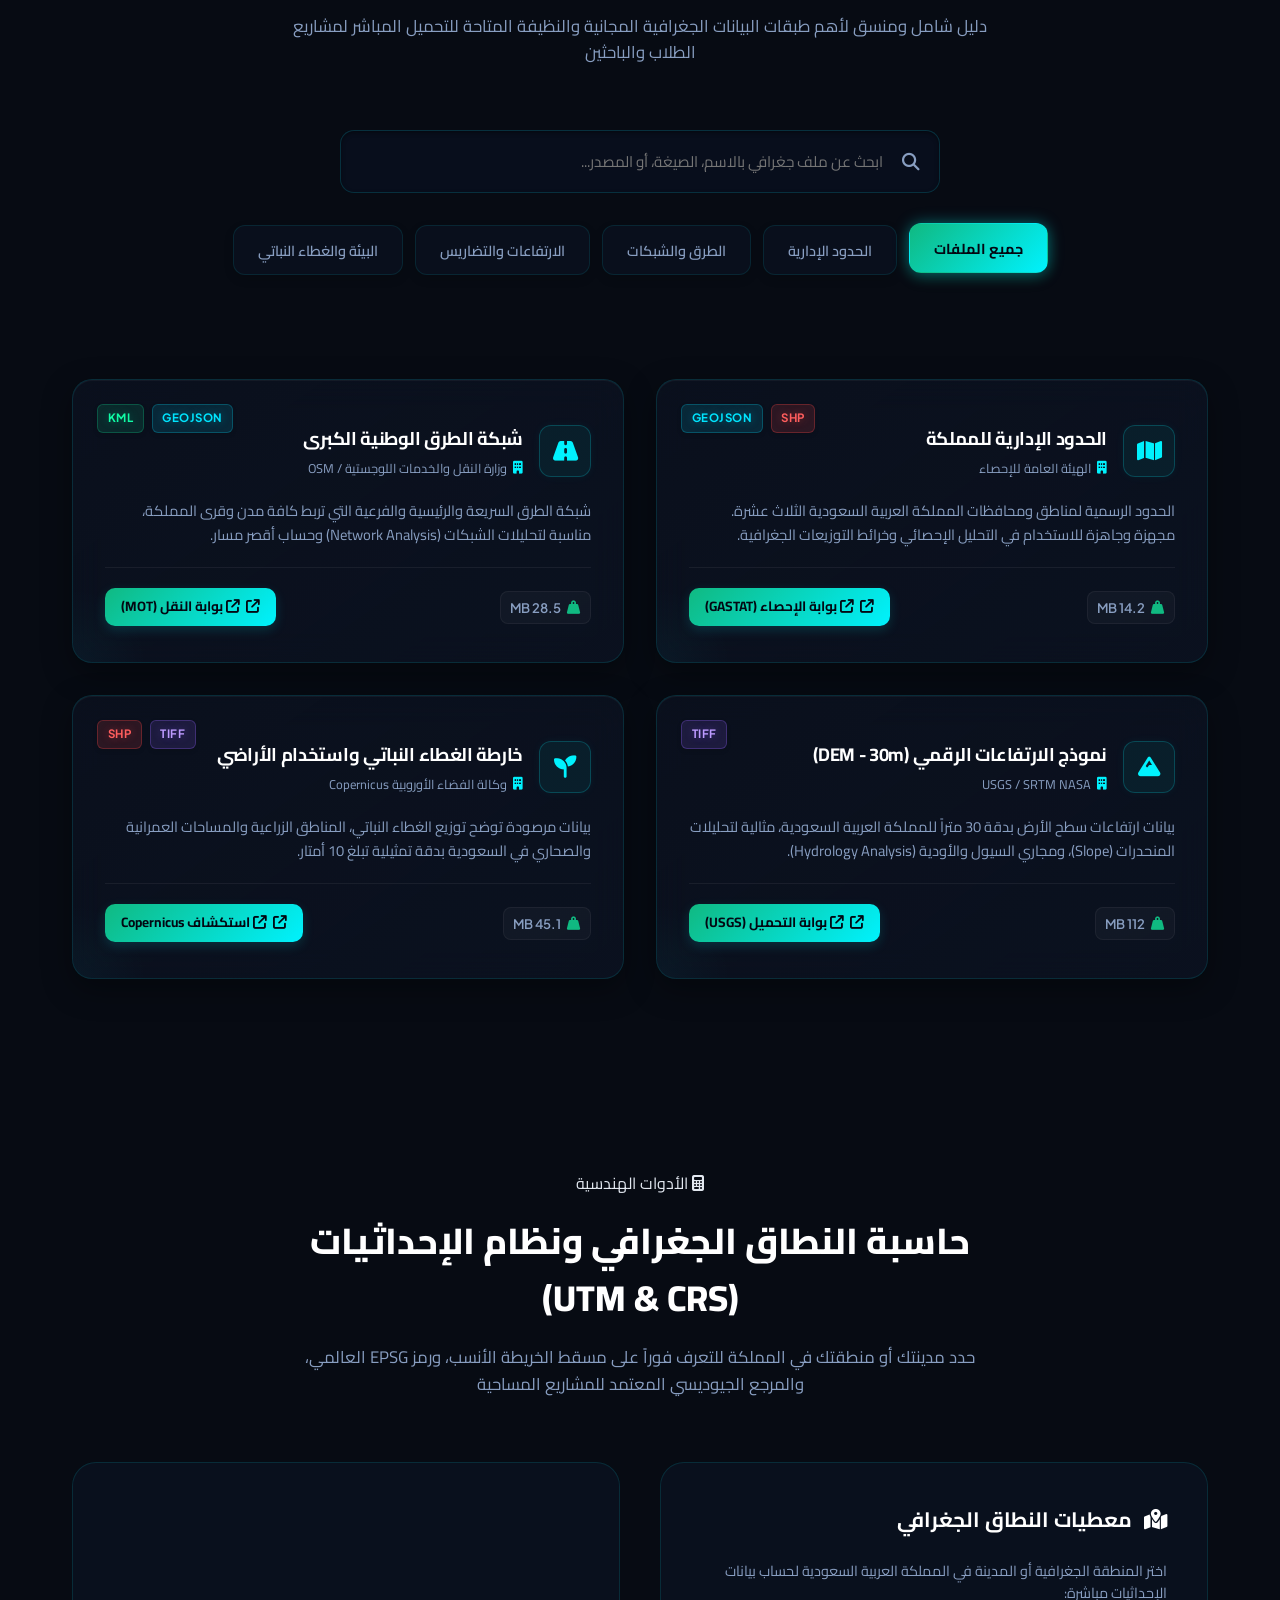
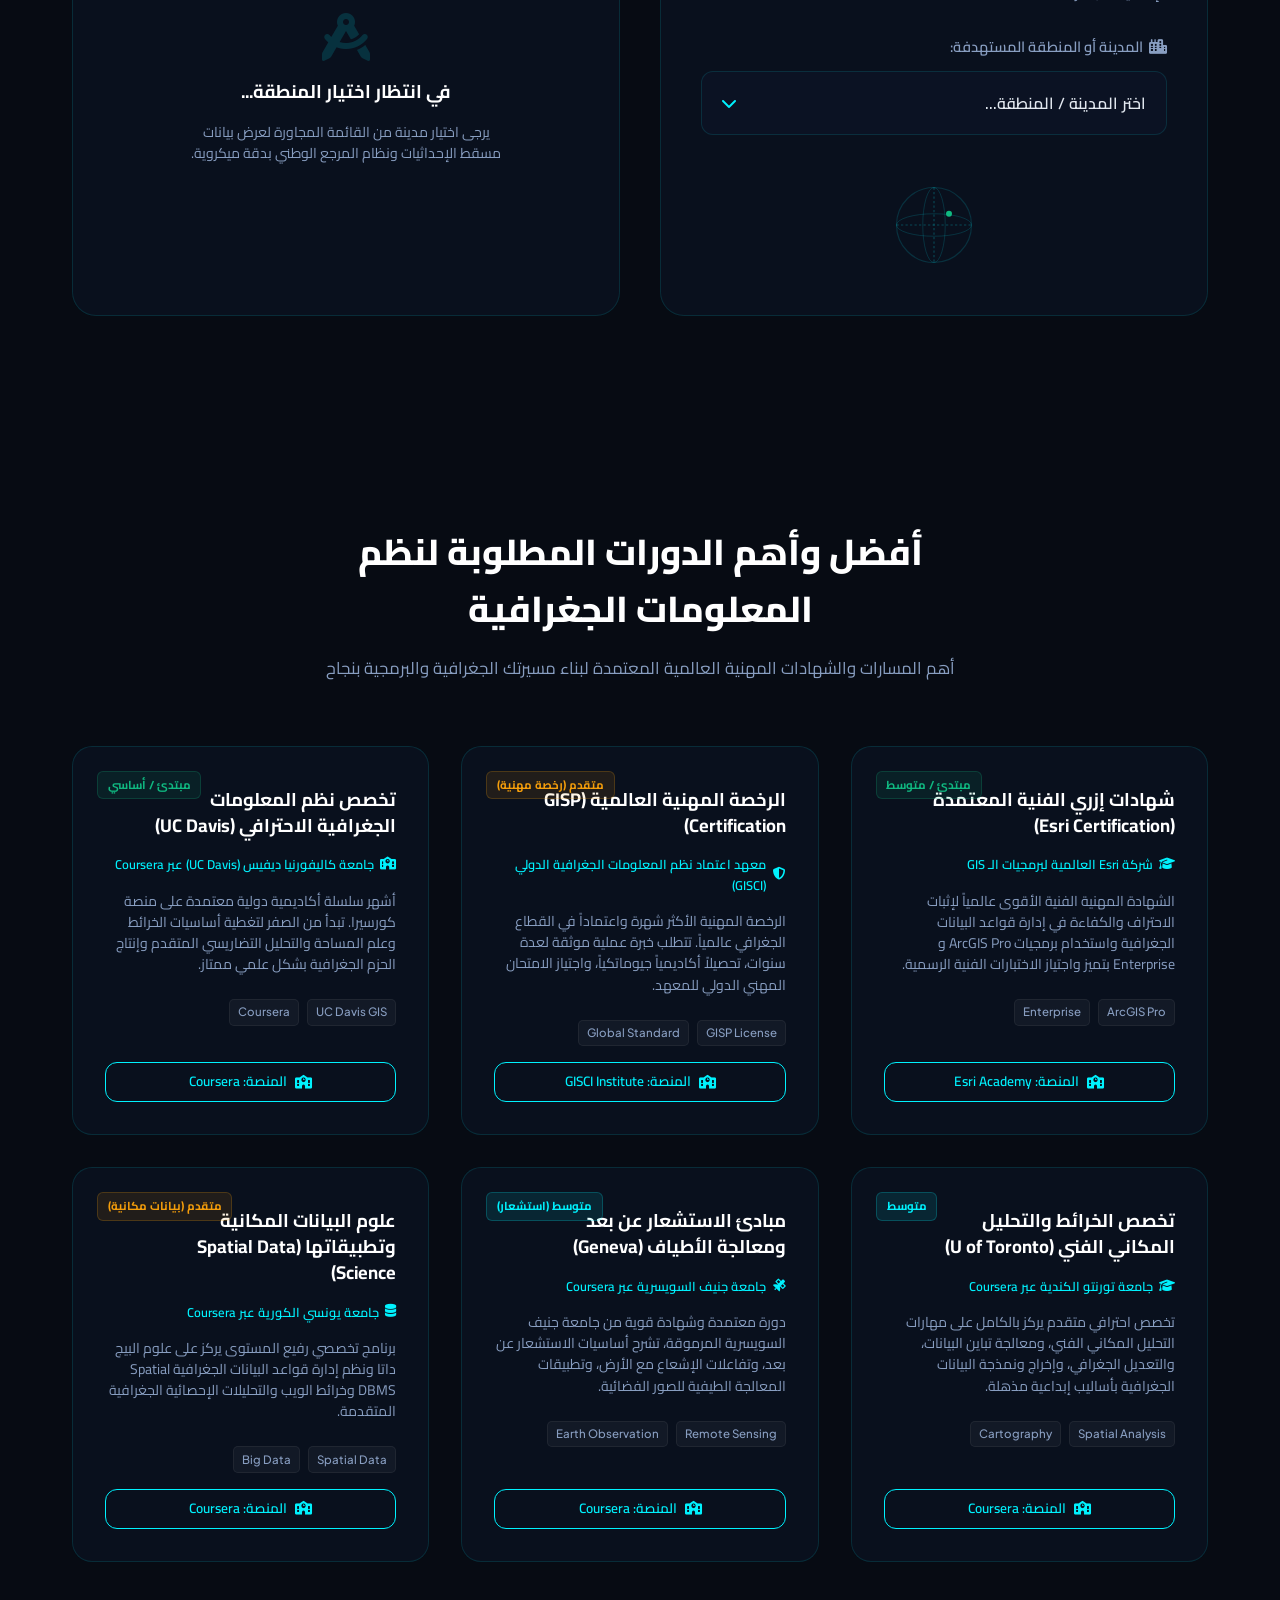
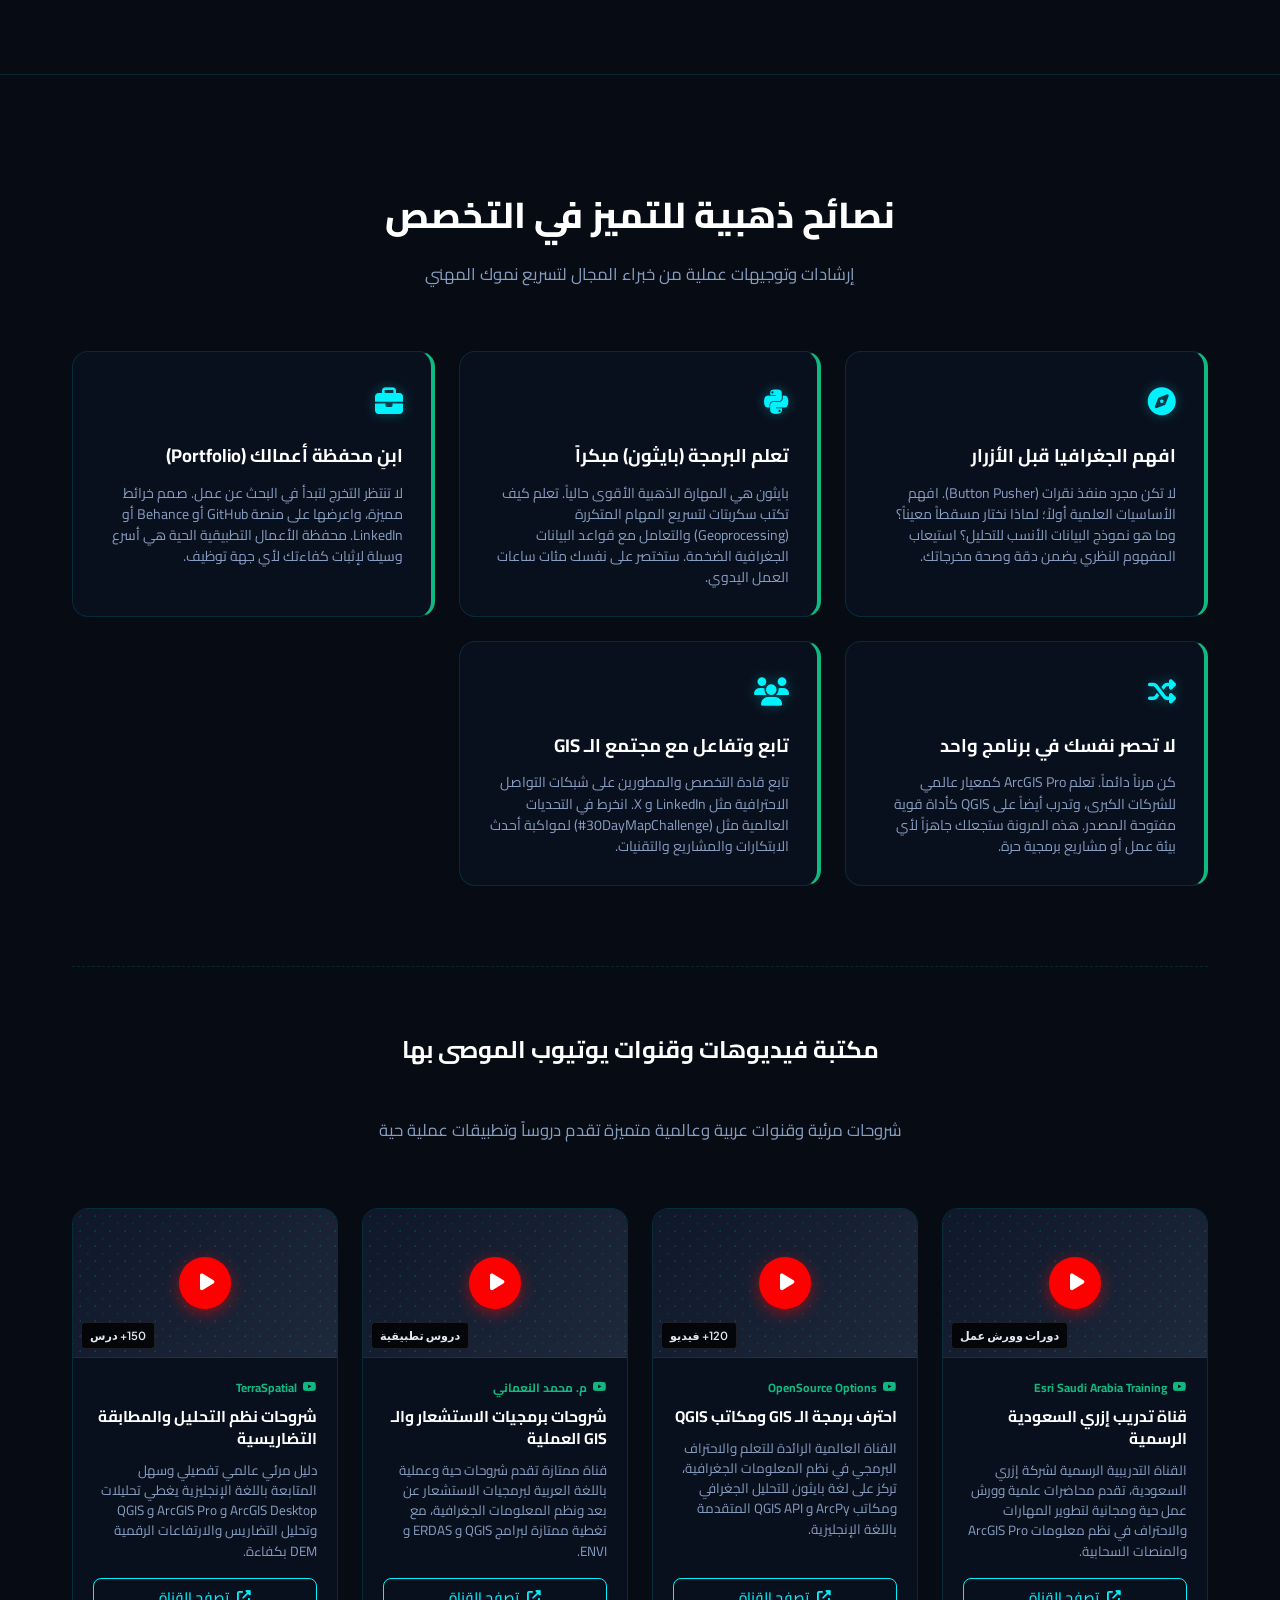
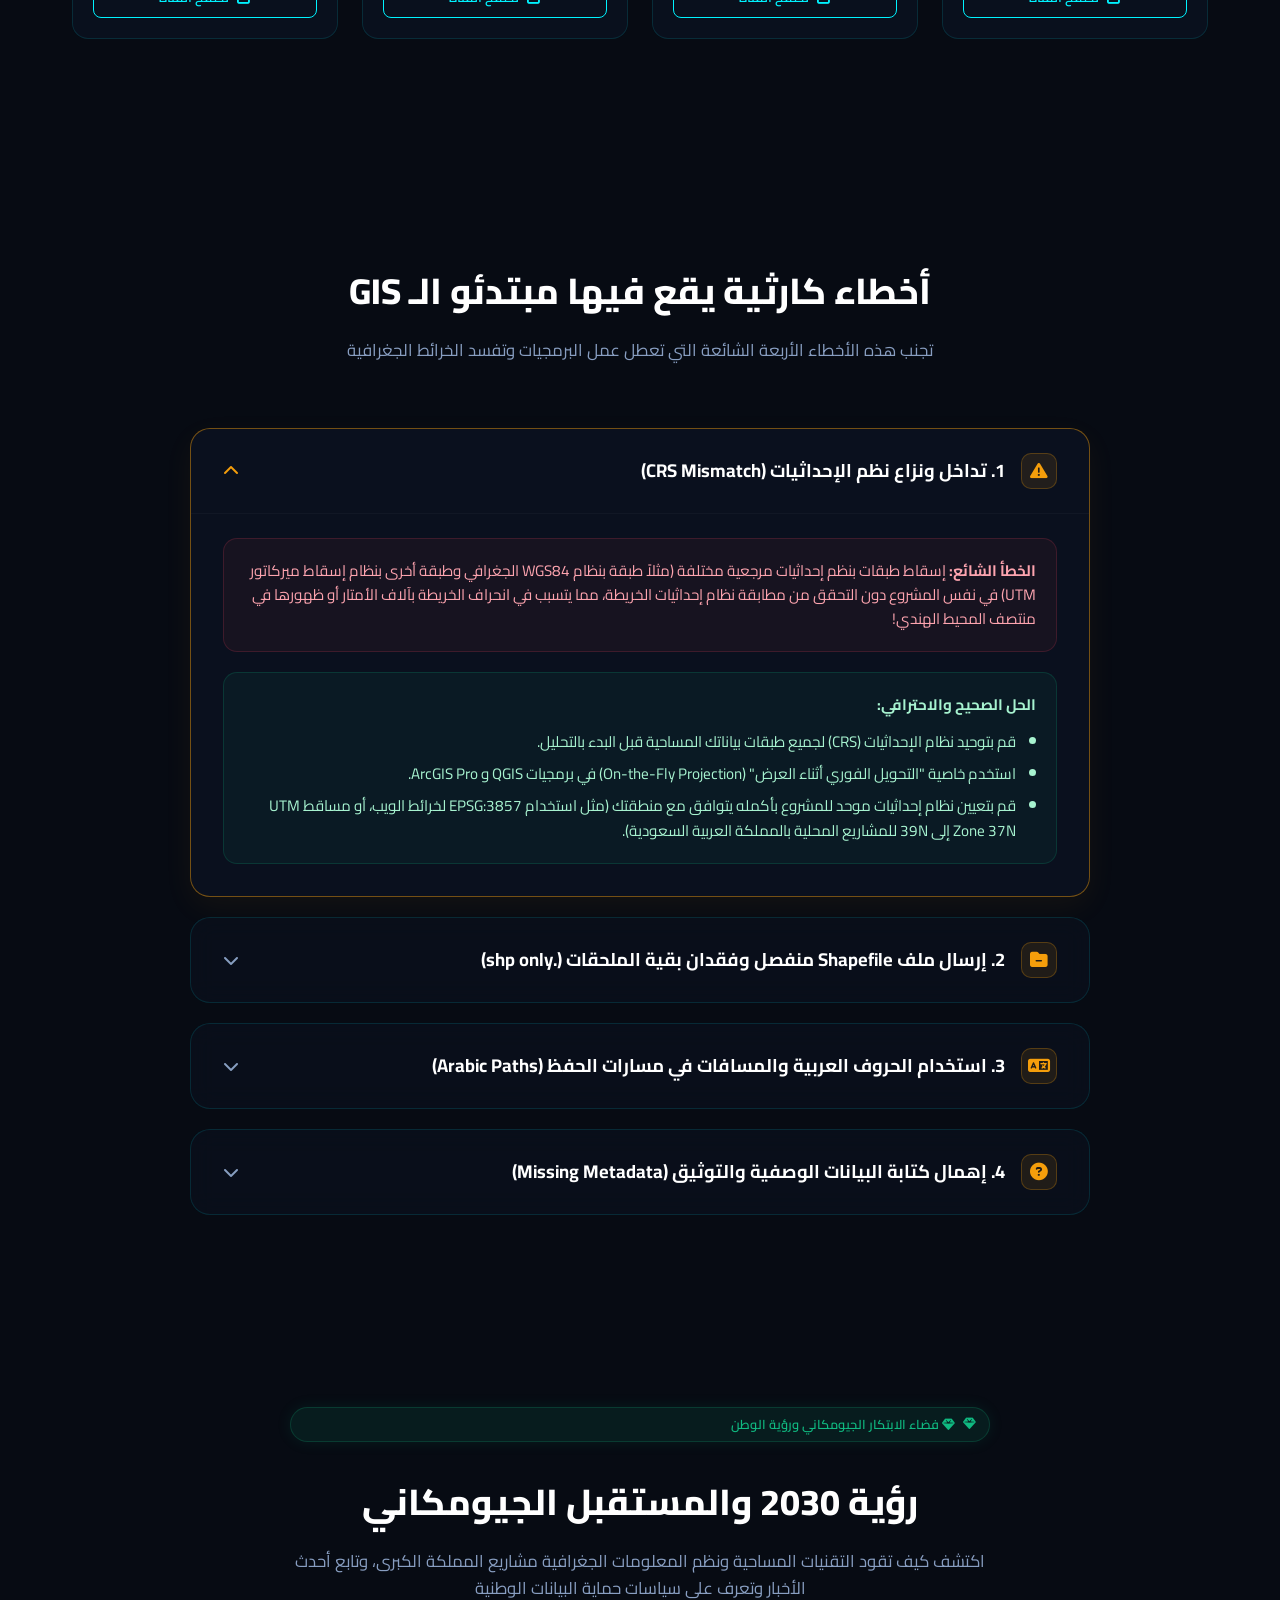
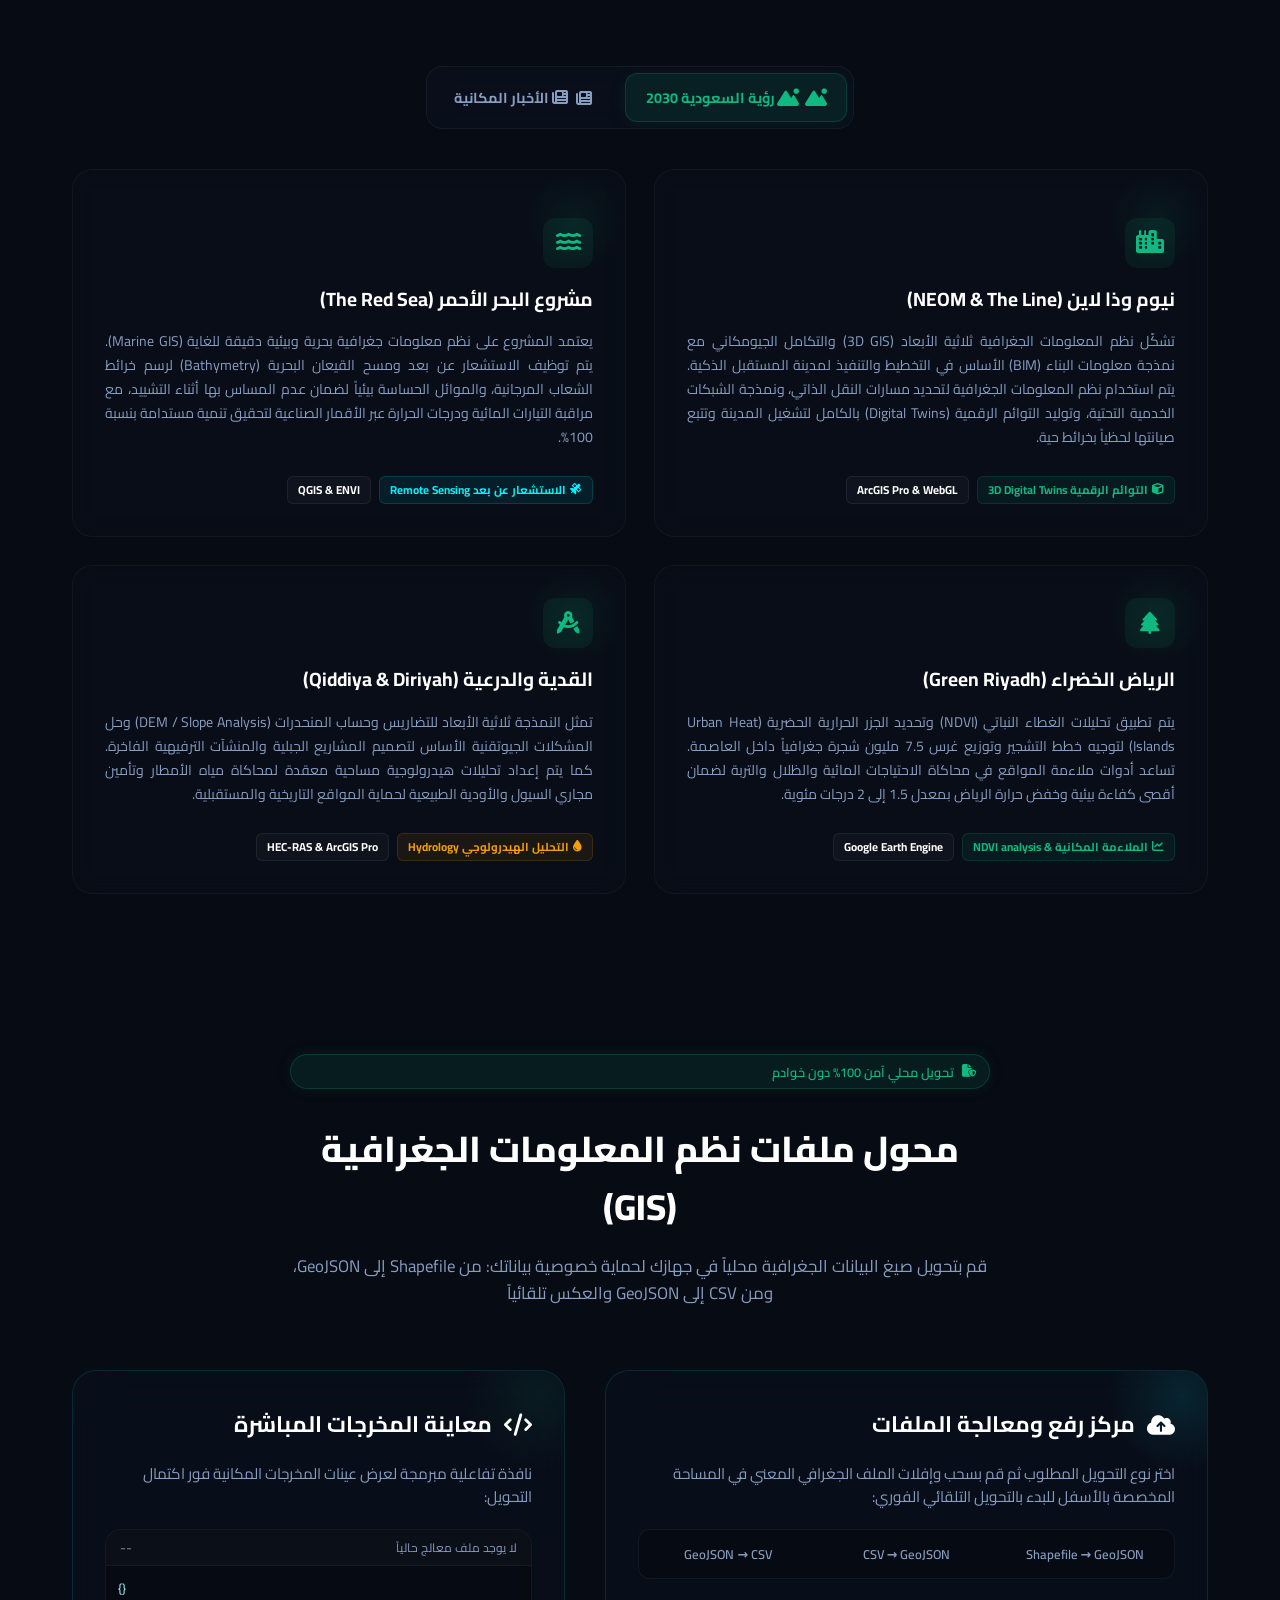
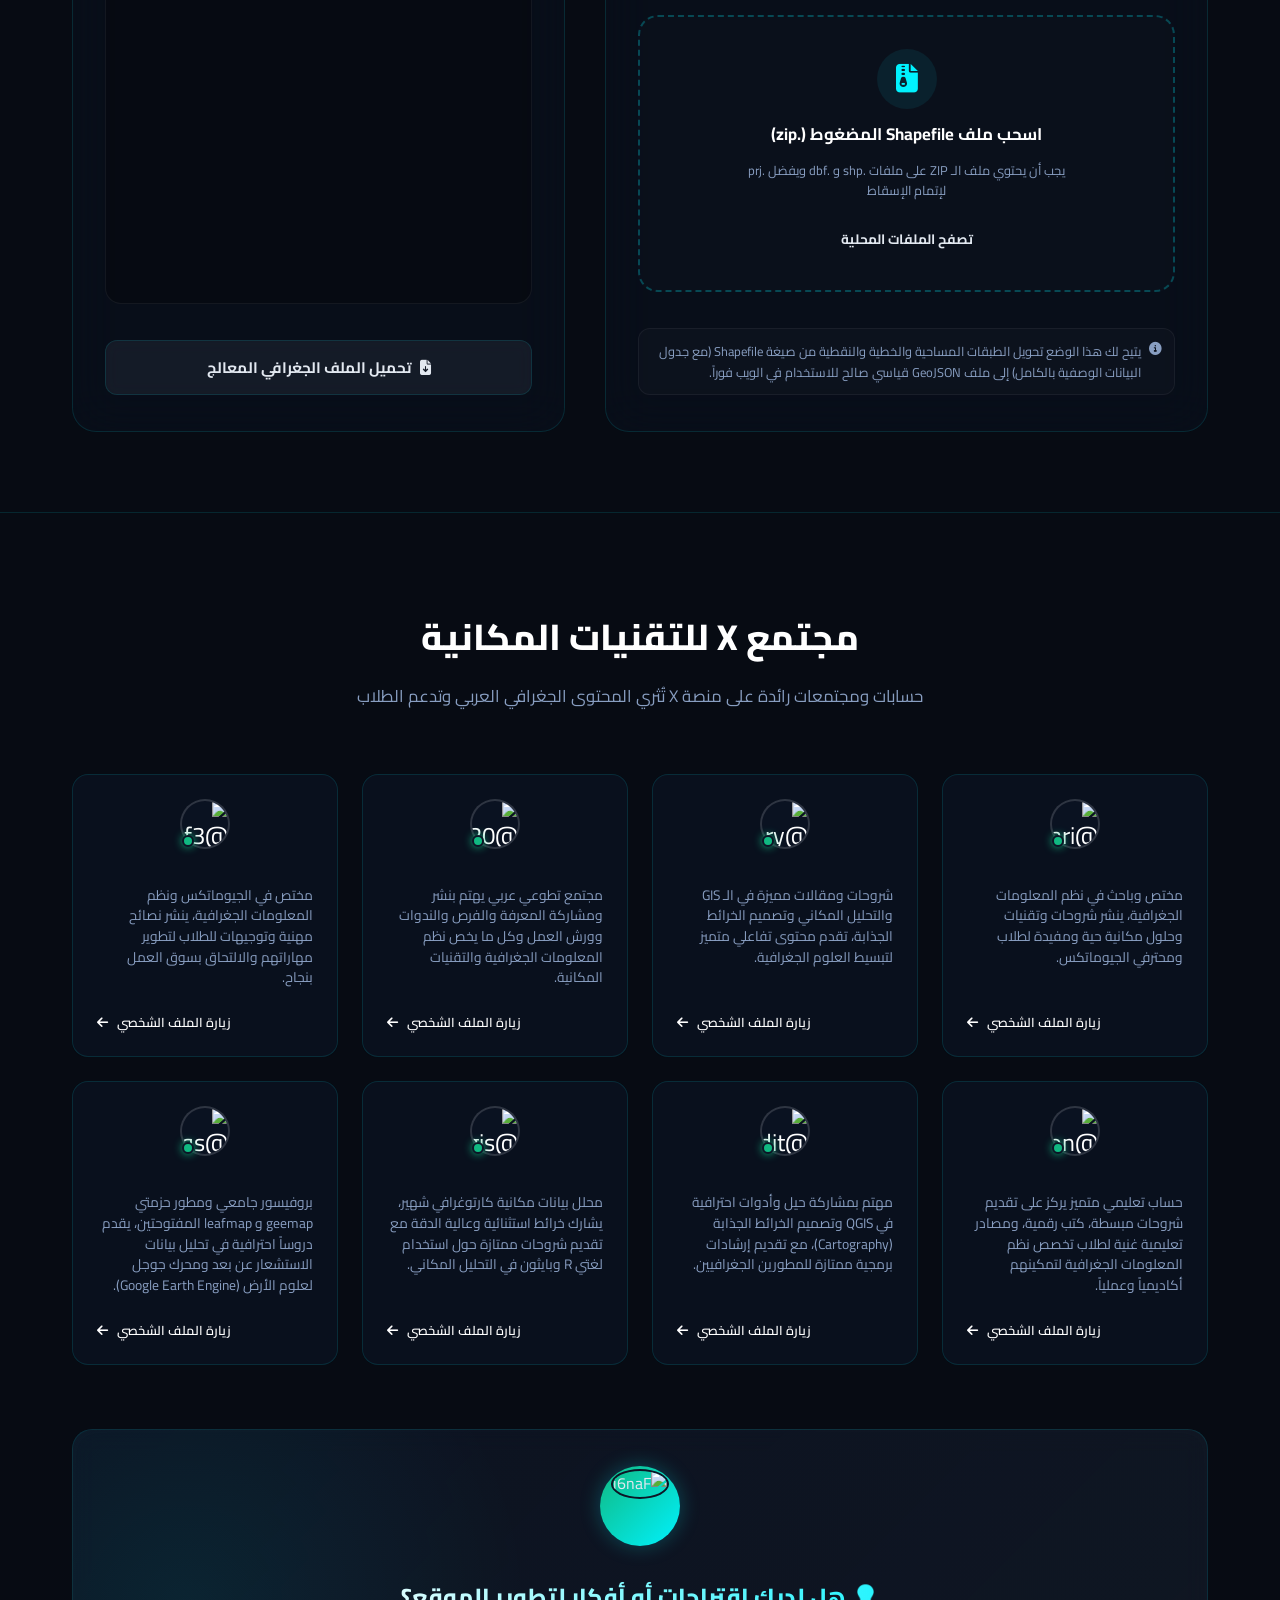
==== commit fa4339a8: "fix: resolve critical i18n bugs, XSS vulnerability, and pre-existing updates - Remove data-i18n from" ====
--- a/index.html
+++ b/index.html
@@ -1,4 +1,4 @@
-!DOCTYPE html>
+<!DOCTYPE html>
 <html lang="ar" dir="rtl">
 <head>
     <meta charset="UTF-8">
@@ -127,7 +127,7 @@
                     </p>
                     <div class="hero-actions" id="heroActions">
                         <a href="#devices" class="btn btn-primary" id="btnExplore"><i class="fa-solid fa-laptop"></i> <span data-i18n="btnExplore">الأجهزة الموصى بها</span></a>
-                        <a href="#about" class="btn btn-secondary" id="btnAbout" data-i18n="btnAbout"><i class="fa-solid fa-book-open"></i> استكشف التخصص</a>
+                        <a href="#about" class="btn btn-secondary" id="btnAbout"><i class="fa-solid fa-book-open"></i> <span data-i18n="btnAbout">استكشف التخصص</span></a>
                     </div>
                 </div>
                 <div class="hero-visual" id="heroVisual">
@@ -699,7 +699,7 @@
                         </p>
                         <div class="dataset-footer">
                             <span class="dataset-size" data-i18n="datasetSize1"><i class="fa-solid fa-weight-hanging"></i> 14.2 MB</span>
-                            <a href="https://www.stats.gov.sa/" target="_blank" class="btn btn-primary btn-sm" data-i18n="datasetBtn1"><i class="fa-solid fa-arrow-up-right-from-square"></i> بوابة الإحصاء (GASTAT)</a>
+                            <a href="https://www.stats.gov.sa/" target="_blank" class="btn btn-primary btn-sm"><i class="fa-solid fa-arrow-up-right-from-square"></i> <span data-i18n="datasetBtn1">بوابة الإحصاء (GASTAT)</span></a>
                         </div>
                     </div>
 
@@ -721,7 +721,7 @@
                         </p>
                         <div class="dataset-footer">
                             <span class="dataset-size" data-i18n="datasetSize2"><i class="fa-solid fa-weight-hanging"></i> 28.5 MB</span>
-                            <a href="https://mot.gov.sa/" target="_blank" class="btn btn-primary btn-sm" data-i18n="datasetBtn2"><i class="fa-solid fa-arrow-up-right-from-square"></i> بوابة النقل (MOT)</a>
+                            <a href="https://mot.gov.sa/" target="_blank" class="btn btn-primary btn-sm"><i class="fa-solid fa-arrow-up-right-from-square"></i> <span data-i18n="datasetBtn2">بوابة النقل (MOT)</span></a>
                         </div>
                     </div>
 
@@ -742,7 +742,7 @@
                         </p>
                         <div class="dataset-footer">
                             <span class="dataset-size" data-i18n="datasetSize3"><i class="fa-solid fa-weight-hanging"></i> 112 MB</span>
-                            <a href="https://earthexplorer.usgs.gov/" target="_blank" class="btn btn-primary btn-sm" data-i18n="datasetBtn3"><i class="fa-solid fa-arrow-up-right-from-square"></i> بوابة التحميل (USGS)</a>
+                            <a href="https://earthexplorer.usgs.gov/" target="_blank" class="btn btn-primary btn-sm"><i class="fa-solid fa-arrow-up-right-from-square"></i> <span data-i18n="datasetBtn3">بوابة التحميل (USGS)</span></a>
                         </div>
                     </div>
 
@@ -764,7 +764,7 @@
                         </p>
                         <div class="dataset-footer">
                             <span class="dataset-size" data-i18n="datasetSize5"><i class="fa-solid fa-weight-hanging"></i> 45.1 MB</span>
-                            <a href="https://browser.dataspace.copernicus.eu/" target="_blank" class="btn btn-primary btn-sm" data-i18n="datasetBtn4"><i class="fa-solid fa-arrow-up-right-from-square"></i> استكشاف Copernicus</a>
+                            <a href="https://browser.dataspace.copernicus.eu/" target="_blank" class="btn btn-primary btn-sm"><i class="fa-solid fa-arrow-up-right-from-square"></i> <span data-i18n="datasetBtn4">استكشاف Copernicus</span></a>
                         </div>
                     </div>
                 </div>
@@ -783,11 +783,11 @@
 
                 <div class="utm-calc-container">
                     <div class="utm-calc-card input-card">
-                        <h3 data-i18n="calcCardTitle"><i class="fa-solid fa-map-location-dot text-primary"></i> معطيات النطاق الجغرافي</h3>
+                        <h3><i class="fa-solid fa-map-location-dot text-primary"></i> <span data-i18n="calcCardTitle">معطيات النطاق الجغرافي</span></h3>
                         <p class="card-hint" data-i18n="cardHint">اختر المنطقة الجغرافية أو المدينة في المملكة العربية السعودية لحساب بيانات الإحداثيات مباشرة:</p>
                         
                         <div class="form-group">
-                            <label for="citySelector" data-i18n="labelSelectCity"><i class="fa-solid fa-city"></i> المدينة أو المنطقة المستهدفة:</label>
+                            <label for="citySelector"><i class="fa-solid fa-city"></i> <span data-i18n="labelSelectCity">المدينة أو المنطقة المستهدفة:</span></label>
                             <div class="select-wrapper">
                                 <select id="citySelector" class="custom-select">
                                     <option value="" disabled selected data-i18n="placeholderSelectCity">اختر المدينة / المنطقة...</option>
@@ -1216,10 +1216,10 @@
 
                 <div class="vision-tabs-container">
                     <div class="vision-tabs">
-                        <button type="button" class="vision-tab-btn active" data-tab="tab-vision" data-i18n="tabVision">
+                        <button type="button" class="vision-tab-btn active" data-tab="tab-vision">
                             <i class="fa-solid fa-mountain-sun"></i> <span data-i18n="tabVision">رؤية السعودية 2030</span>
                         </button>
-                        <button type="button" class="vision-tab-btn" data-tab="tab-news" data-i18n="tabNews">
+                        <button type="button" class="vision-tab-btn" data-tab="tab-news">
                             <i class="fa-solid fa-newspaper"></i> <span data-i18n="tabNews">الأخبار المكانية</span>
                         </button>
                     </div>
@@ -1277,31 +1277,43 @@
                 <div id="tab-news" class="vision-tab-content" style="display: none;">
                     <!-- Filter Search Input -->
                     <div style="max-width: 600px; margin: 0 auto 2rem auto; position: relative;">
-                        <input type="text" id="news-search" data-i18n-placeholder="newsSearchPlaceholder" data-i18n-placeholder="newsSearchPlaceholder" placeholder="ابحث في الأخبار والفعاليات الجيومكانية..." style="width: 100%; padding: 14px 45px 14px 16px; border-radius: 14px; border: 1px solid rgba(255,255,255,0.08); background: rgba(0,0,0,0.25); color: var(--color-text-white); text-align: right; outline: none; font-size: 0.9rem; transition: all 0.3s; backdrop-filter: blur(10px);">
+                        <input type="text" id="news-search" data-i18n-placeholder="newsSearchPlaceholder" placeholder="ابحث في الأخبار والفعاليات الجيومكانية..." style="width: 100%; padding: 14px 45px 14px 16px; border-radius: 14px; border: 1px solid rgba(255,255,255,0.08); background: rgba(0,0,0,0.25); color: var(--color-text-white); text-align: right; outline: none; font-size: 0.9rem; transition: all 0.3s; backdrop-filter: blur(10px);">
                         <i class="fa-solid fa-magnifying-glass" style="position: absolute; right: 16px; top: 50%; transform: translateY(-50%); color: var(--color-text-muted); font-size: 1rem;"></i>
                     </div>
 
                     <div class="news-tab-layout" style="max-width: 900px; margin: 0 auto; width: 100%;">
                         <!-- Live News Items Feed -->
                         <div class="news-feed-grid" id="news-feed-items" style="display: grid; grid-template-columns: 1fr; gap: 1rem; width: 100%;">
+                            <div class="news-item" data-search="الهيئة الجيومكانية تحصل على شهادة الآيزو الدولية ISO 27001 في أمن المعلومات الجغرافية خبر رسمي gasgi iso security">
+                                <span class="news-tag tag-primary" data-i18n="newsTagOfficial">خبر رسمي</span>
+                                <span class="news-date">30 مايو 2026</span>
+                                <h4 data-i18n="newsTitle7">الهيئة الجيومكانية تحصل على شهادة الآيزو الدولية ISO 27001 في أمن المعلومات الجغرافية</h4>
+                                <p data-i18n="newsBody7">حصلت الهيئة العامة للمساحة والمعلومات الجيومكانية على شهادة الآيزو الدولية (ISO/IEC 27001:2022) لنظم إدارة أمن المعلومات، مما يعكس ريادة الهيئة والتزامها بحماية الأصول والبيانات الجيومكانية الوطنية وفقاً لأعلى المعايير العالمية.</p>
+                            </div>
                             <div class="news-item" data-search="المملكة تستضيف المؤتمر العالمي الثالث للمعلومات الجيومكانية للأمم المتحدة بجدة خبر رسمي مؤتمر دولي جدة 3rd unwgic gasgi">
                                 <span class="news-tag tag-primary" data-i18n="newsTagOfficial">خبر رسمي</span>
                                 <span class="news-date">29 مايو 2026</span>
                                 <h4 data-i18n="newsTitle5">المملكة تستضيف المؤتمر العالمي الثالث للمعلومات الجيومكانية للأمم المتحدة بجدة</h4>
                                 <p data-i18n="newsBody5">أعلنت الأمم المتحدة رسمياً عن اختيار المملكة العربية السعودية ممثلة بالهيئة العامة للمساحة والمعلومات الجيومكانية لاستضافة المؤتمر العالمي الثالث للمعلومات الجيومكانية للأمم المتحدة (3rd UNWGIC) بمدينة جدة في نوفمبر 2026، لترسيخ ريادة المملكة الرقمية عالمياً.</p>
                             </div>
+                            <div class="news-item" data-search="الهيئة الجيومكانية ترعى المؤتمر العالمي للمساحين FIG 2026 كراعٍ ماسي في كيب تاون فعالية مكانية مؤتمر مساحة fig">
+                                <span class="news-tag tag-success" data-i18n="newsTagEvent">فعالية مكانية</span>
+                                <span class="news-date">28 مايو 2026</span>
+                                <h4 data-i18n="newsTitle8">الهيئة الجيومكانية ترعى المؤتمر العالمي للمساحين FIG 2026 كراعٍ ماسي في كيب تاون</h4>
+                                <p data-i18n="newsBody8">شاركت الهيئة العامة للمساحة والمعلومات الجيومكانية كراعٍ ماسي في المؤتمر السنوي للاتحاد الدولي للمساحين (FIG 2026) المنعقد بجنوب أفريقيا، حيث استعرضت تجربة المملكة الرائدة في بناء البنية التحتية الجيومكانية الوطنية ومستجدات المسح والخرائط الرقمية.</p>
+                            </div>
+                            <div class="news-item" data-search="الهيئة العامة للمساحة والمعلومات الجيومكانية تطلق المنصة الموحدة خبر رسمي gasgi">
+                                <span class="news-tag tag-primary" data-i18n="newsTagOfficial">خبر رسمي</span>
+                                <span class="news-date">28 مايو 2026</span>
+                                <h4 data-i18n="newsTitle1">الهيئة العامة للمساحة والمعلومات الجيومكانية تطلق المنصة الموحدة</h4>
+                                <p data-i18n="newsBody1">أطلقت الهيئة العامة للمساحة والمعلومات الجيومكانية (GASGI) رسمياً المنصة الجيومكانية الوطنية الموحدة لربط وتكامل البيانات الجغرافية الحيوية بين كافة القطاعات الخدمية والحكومية بالمملكة لضمان موثوقية وتدفق البيانات المكانية.</p>
+                            </div>
                             <div class="news-item" data-search="المعلومات الجيومكانية تعلن إصدار تراخيص المسح الجوي والبانورامي لدعم موسم الحج خبر رسمي تصاريح مسح جوي حج 2026 1447هـ">
                                 <span class="news-tag tag-primary" data-i18n="newsTagOfficial">خبر رسمي</span>
                                 <span class="news-date">27 مايو 2026</span>
                                 <h4 data-i18n="newsTitle6">المعلومات الجيومكانية تعلن إصدار تراخيص المسح الجوي والبانورامي لدعم موسم الحج</h4>
                                 <p data-i18n="newsBody6">أصدرت الهيئة الجيومكانية تصاريح وتراخيص لأعمال المسح الجوي والبانورامي عالي الدقة لصالح الجهات والقطاعات الحكومية المساهمة في أعمال موسم الحج 1447هـ / 2026م لضمان سلامة وإدارة الحشود والخدمات اللوجستية بدقة مكانية استثنائية.</p>
                             </div>
-                            <div class="news-item" data-search="الهيئة العامة للمساحة والمعلومات الجيومكانية تطلق المنصة الموحدة خبر رسمي gasgi">
-                                <span class="news-tag tag-primary" data-i18n="newsTagOfficial">خبر رسمي</span>
-                                <span class="news-date">28 مايو 2026</span>
-                                <h4 data-i18n="newsTitle1">الهيئة العامة للمساحة والمعلومات الجيومكانية تطلق المنصة الموحدة</h4>
-                                <p data-i18n="newsBody1">أطلقت الهيئة العامة للمساحة والمعلومات الجيومكانية (GASGI) رسمياً المنصة الجيومكانية الوطنية الموحدة لربط وتكامل البيانات الجغرافية الحيوية بين كافة القطاعات الخدمية والحكومية بالمملكة لضمان موثوقية وتدفق البيانات المكانية.</p>
-                            </div>
                             <div class="news-item" data-search="توسيع نطاق استخدام الذكاء الاصطناعي الجغرافي Geo-AI وزارة البيئة والمياه والزراعة تحديث فني">
                                 <span class="news-tag tag-accent" data-i18n="newsTagTechnical">تحديث فني</span>
                                 <span class="news-date">24 مايو 2026</span>
@@ -1328,7 +1340,7 @@
 
         <!-- GIS File Converter Section -->
         <section id="gis-file-converter" class="file-converter-section" style="position: relative; z-index: 2; padding: 5rem 0; background: transparent;">
-            <div class="container" data-i18n="converterBadge">
+            <div class="container">
                 <div class="section-header" id="fileConverterHeader">
                     <div class="sandbox-badge"><i class="fa-solid fa-file-shield text-primary animate-pulse"></i> <span data-i18n="converterBadge">تحويل محلي آمن 100% دون خوادم</span></div>
                     <h2 class="section-title" data-i18n="converterTitle">محول ملفات نظم المعلومات <span class="highlight">الجغرافية (GIS)</span></h2>
@@ -1339,7 +1351,7 @@
                     <!-- Upload and Controls Card -->
                     <div class="converter-card" id="fileConverterUploadCard">
                         <div class="converter-glow" style="background: radial-gradient(circle, rgba(0, 242, 254, 0.1) 0%, transparent 70%);"></div>
-                        <h3 data-i18n="converterCardUpload"><i class="fa-solid fa-cloud-arrow-up text-secondary"></i> مركز رفع ومعالجة الملفات</h3>
+                        <h3><i class="fa-solid fa-cloud-arrow-up text-secondary"></i> <span data-i18n="converterCardUpload">مركز رفع ومعالجة الملفات</span></h3>
                         <p class="card-desc" data-i18n="converterCardUploadDesc">اختر نوع التحويل المطلوب ثم قم بسحب وإفلات الملف الجغرافي المعني في المساحة المخصصة بالأسفل للبدء بالتحويل التلقائي الفوري:</p>
 
                         <!-- Converter Choice Toggles -->
@@ -1386,7 +1398,7 @@
                     <!-- Output Previsualizer Card -->
                     <div class="converter-card" id="fileConverterOutputCard" style="display: flex; flex-direction: column;">
                         <div class="converter-glow" style="background: radial-gradient(circle, rgba(16, 185, 129, 0.08) 0%, transparent 70%);"></div>
-                        <h3 data-i18n="outputSectionTitle"><i class="fa-solid fa-code text-primary"></i> معاينة المخرجات المباشرة</h3>
+                        <h3><i class="fa-solid fa-code text-primary"></i> <span data-i18n="outputSectionTitle">معاينة المخرجات المباشرة</span></h3>
                         <p class="card-desc" data-i18n="outputPlaceholderDesc">نافذة تفاعلية مبرمجة لعرض عينات المخرجات المكانية فور اكتمال التحويل:</p>
 
                         <!-- Code / Tabular View Container -->
@@ -1416,7 +1428,7 @@
                         </div>
 
                         <!-- Actions Bar -->
-                        <div style="display: flex; gap: 10px; margin-top: 1rem;" data-i18n="btnDownloadResult">
+                        <div style="display: flex; gap: 10px; margin-top: 1rem;">
                             <button type="button" class="btn btn-secondary w-full" id="btn-download-result" style="flex: 1; padding: 12px; font-weight: 700;" disabled><i class="fa-solid fa-file-arrow-down"></i> <span data-i18n="btnDownloadResult">تحميل الملف الجغرافي المعالج</span></button>
                         </div>
                     </div>
@@ -1572,7 +1584,7 @@
                                 <h3 data-i18n="feedbackTitle">💡 هل لديك اقتراحات أو أفكار لتطوير الموقع؟</h3>
                                 <p data-i18n="feedbackDesc">يسعدنا جداً الاستماع لأفكارك ومقترحاتك لتطوير هذه البوابة وإضافة المزيد من الأدوات والدورات المفيدة لطلاب تخصص نظم المعلومات الجغرافية!</p>
                             </div>
-                            <a href="https://x.com/i6naF" target="_blank" class="btn btn-outline-secondary feedback-btn" data-i18n="feedbackBtn">
+                            <a href="https://x.com/i6naF" target="_blank" class="btn btn-outline-secondary feedback-btn">
                                 <i class="fa-brands fa-x-twitter"></i> <span data-i18n="feedbackBtn">تواصل معي عبر X للاقتراحات والتحسينات</span>
                             </a>
                         </div>
@@ -1618,7 +1630,7 @@
                                 <h3 data-i18n="ehsanTitle">منصة إحسان الوطنية</h3>
                                 <span class="ehsan-subtext" data-i18n="ehsanSubtext">تسهيل وتوطين العمل الخيري بالمملكة</span>
                             </div>
-                            <a href="https://ehsan.sa/" target="_blank" class="btn btn-primary btn-lg w-full donate-btn" id="ehsanDonateBtn" style="width: 100%; display: flex; align-items: center; justify-content: center; gap: 8px;" data-i18n="btnDonateNow">
+                            <a href="https://ehsan.sa/" target="_blank" class="btn btn-primary btn-lg w-full donate-btn" id="ehsanDonateBtn" style="width: 100%; display: flex; align-items: center; justify-content: center; gap: 8px;">
                                 <i class="fa-solid fa-heart"></i> <span data-i18n="btnDonateNow">تبرع الآن عبر منصة إحسان</span> <i class="fa-solid fa-up-right-from-square" style="font-size: 0.75rem; margin-right: 3px;"></i>
                             </a>
                         </div>
--- a/styles.css
+++ b/styles.css
@@ -17,7 +17,7 @@
     --color-secondary: #00f2fe; /* Cyber Cyan (Water/Coordinates) */
     --color-secondary-rgb: 0, 242, 254;
     --color-accent: #f59e0b; /* Amber Gold (Urban/Buildings) */
-    --color-accent-rgb: 245, 158, 11
+    --color-accent-rgb: 245, 158, 11;
     
     /* Glow Effects */
     --color-primary-glow: rgba(16, 185, 129, 0.3);
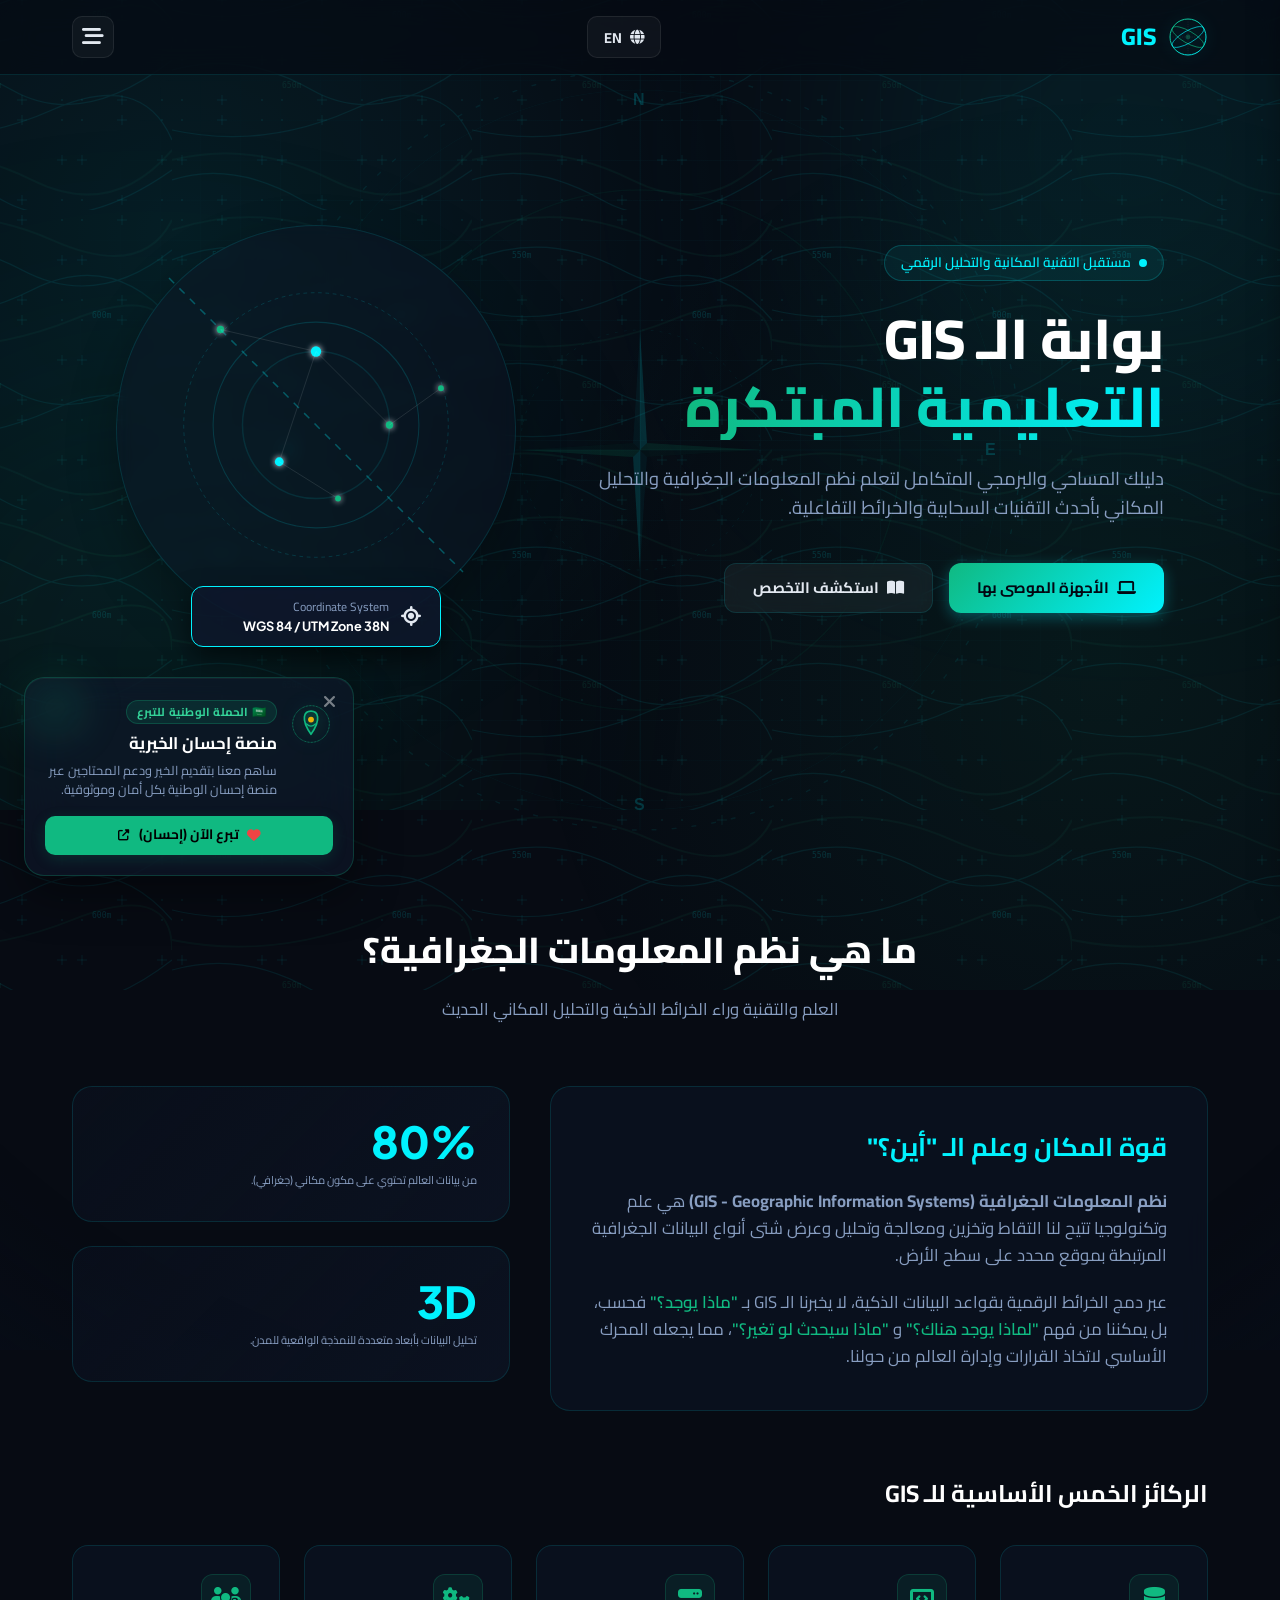
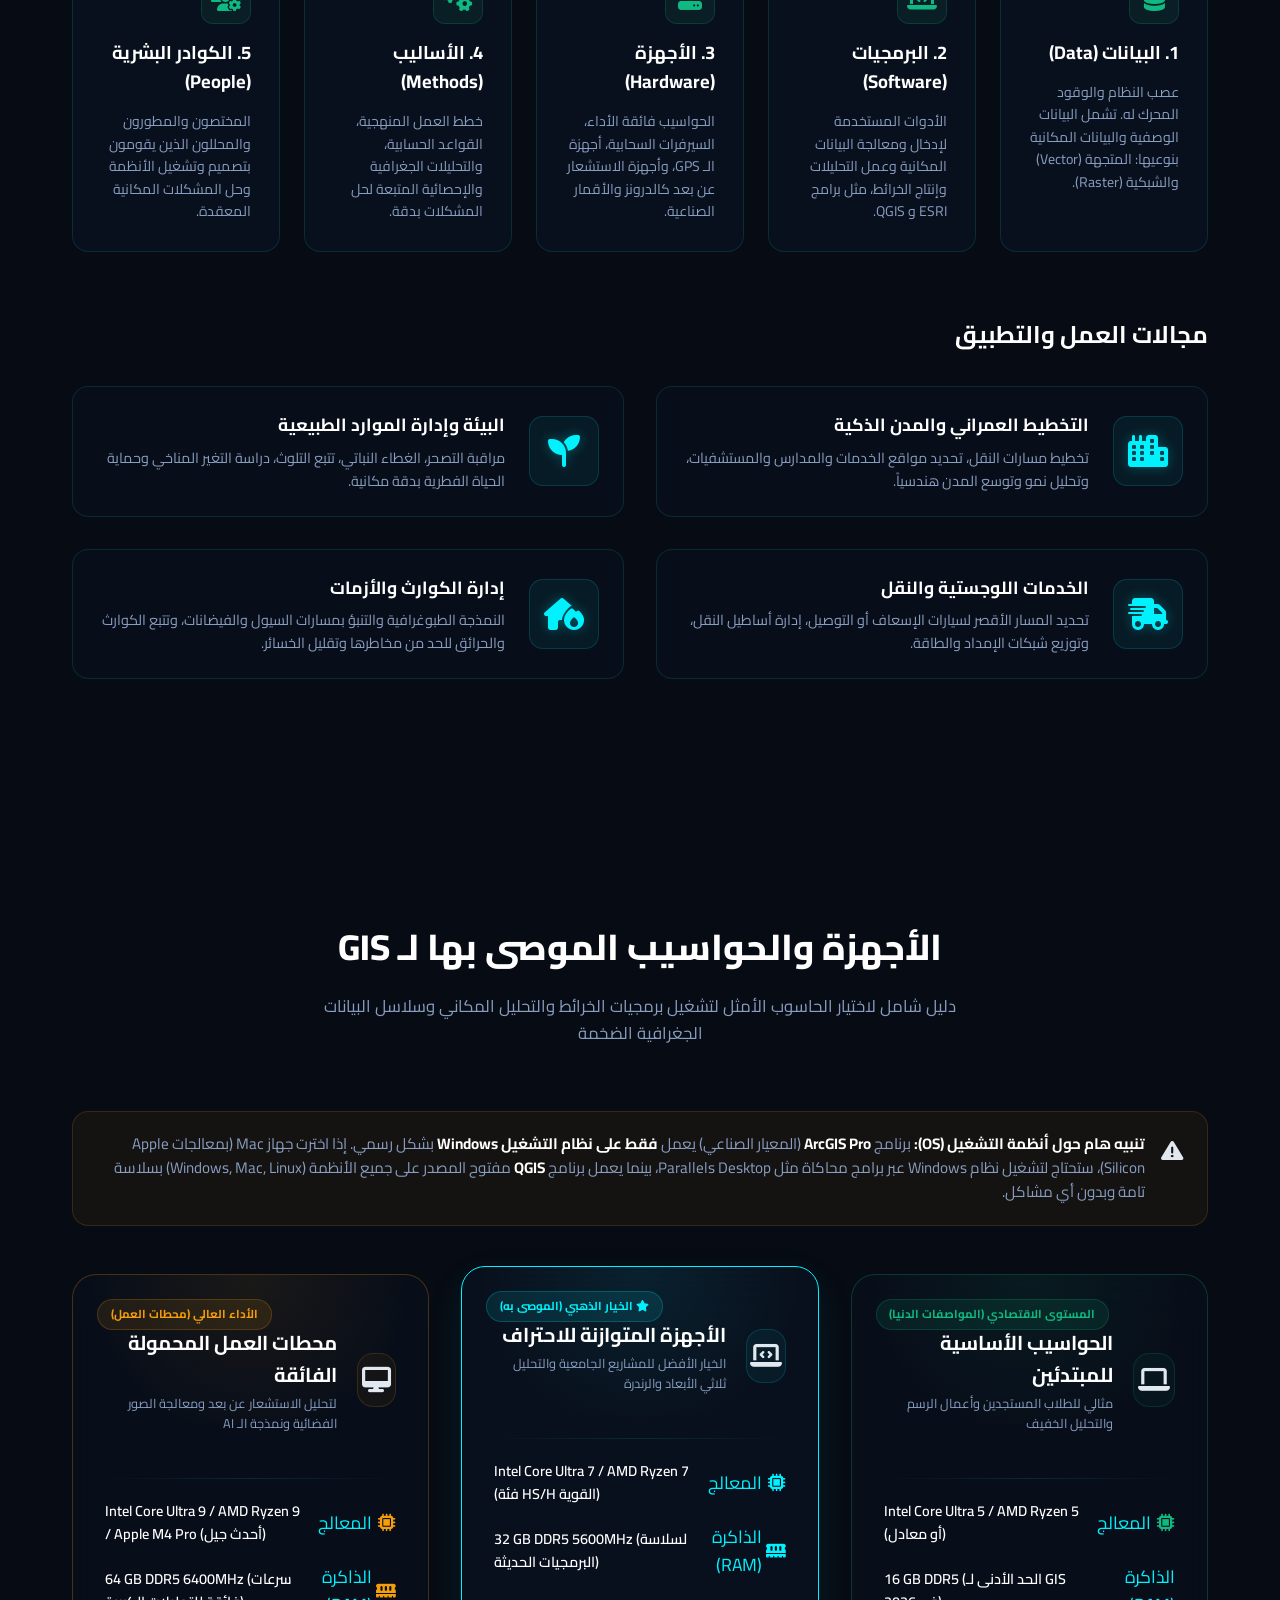
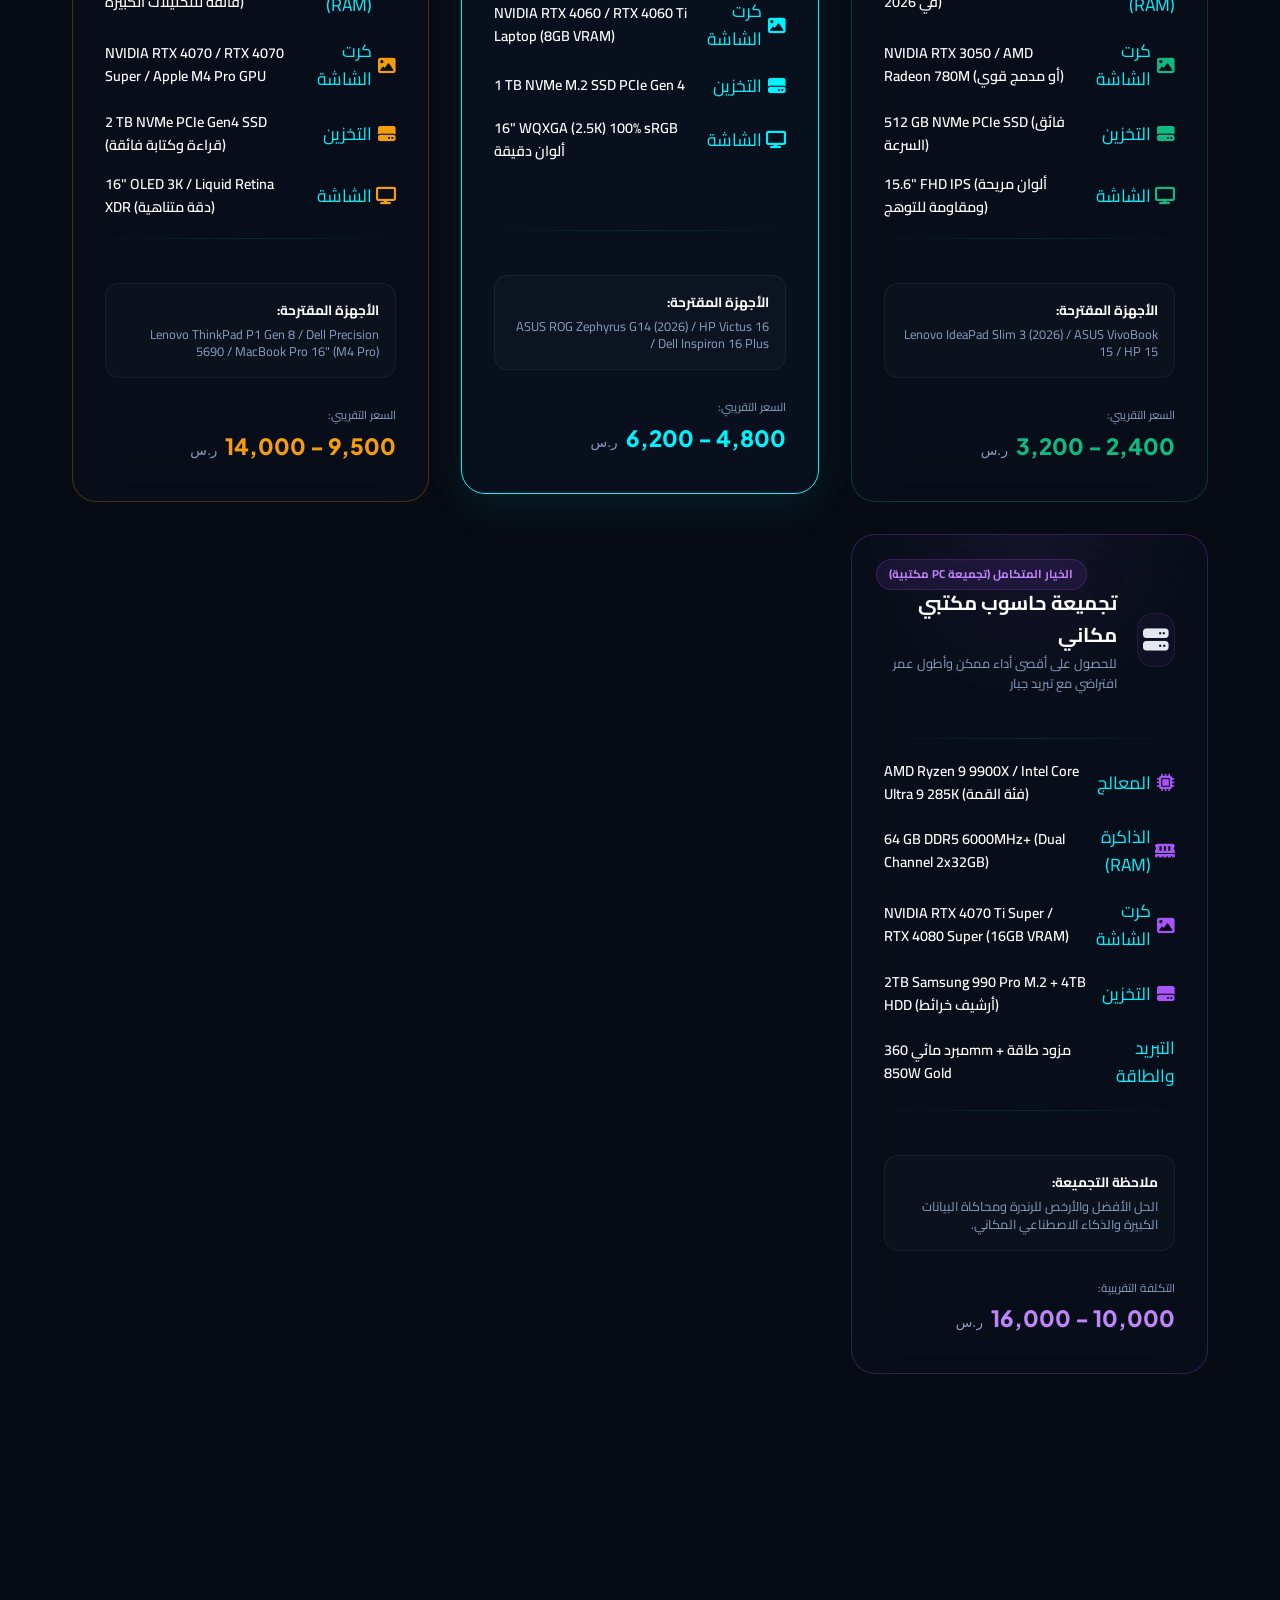
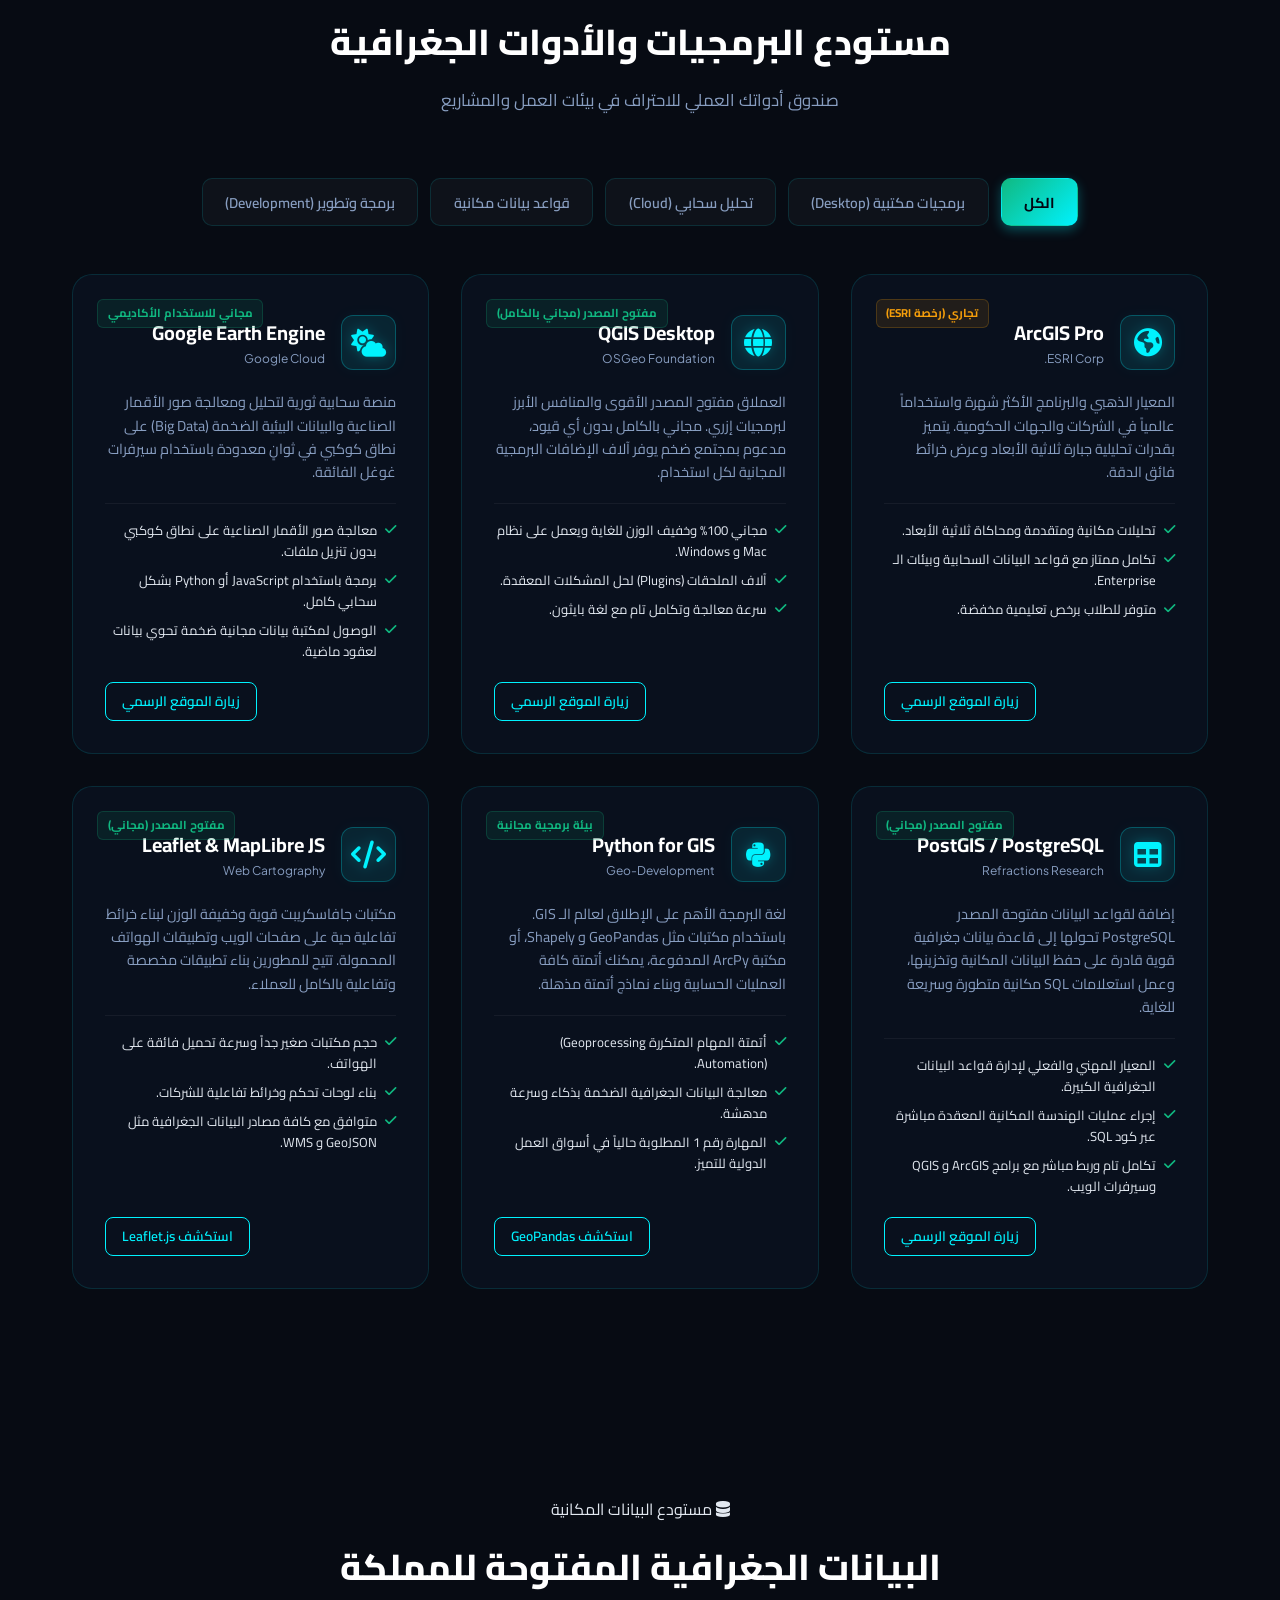
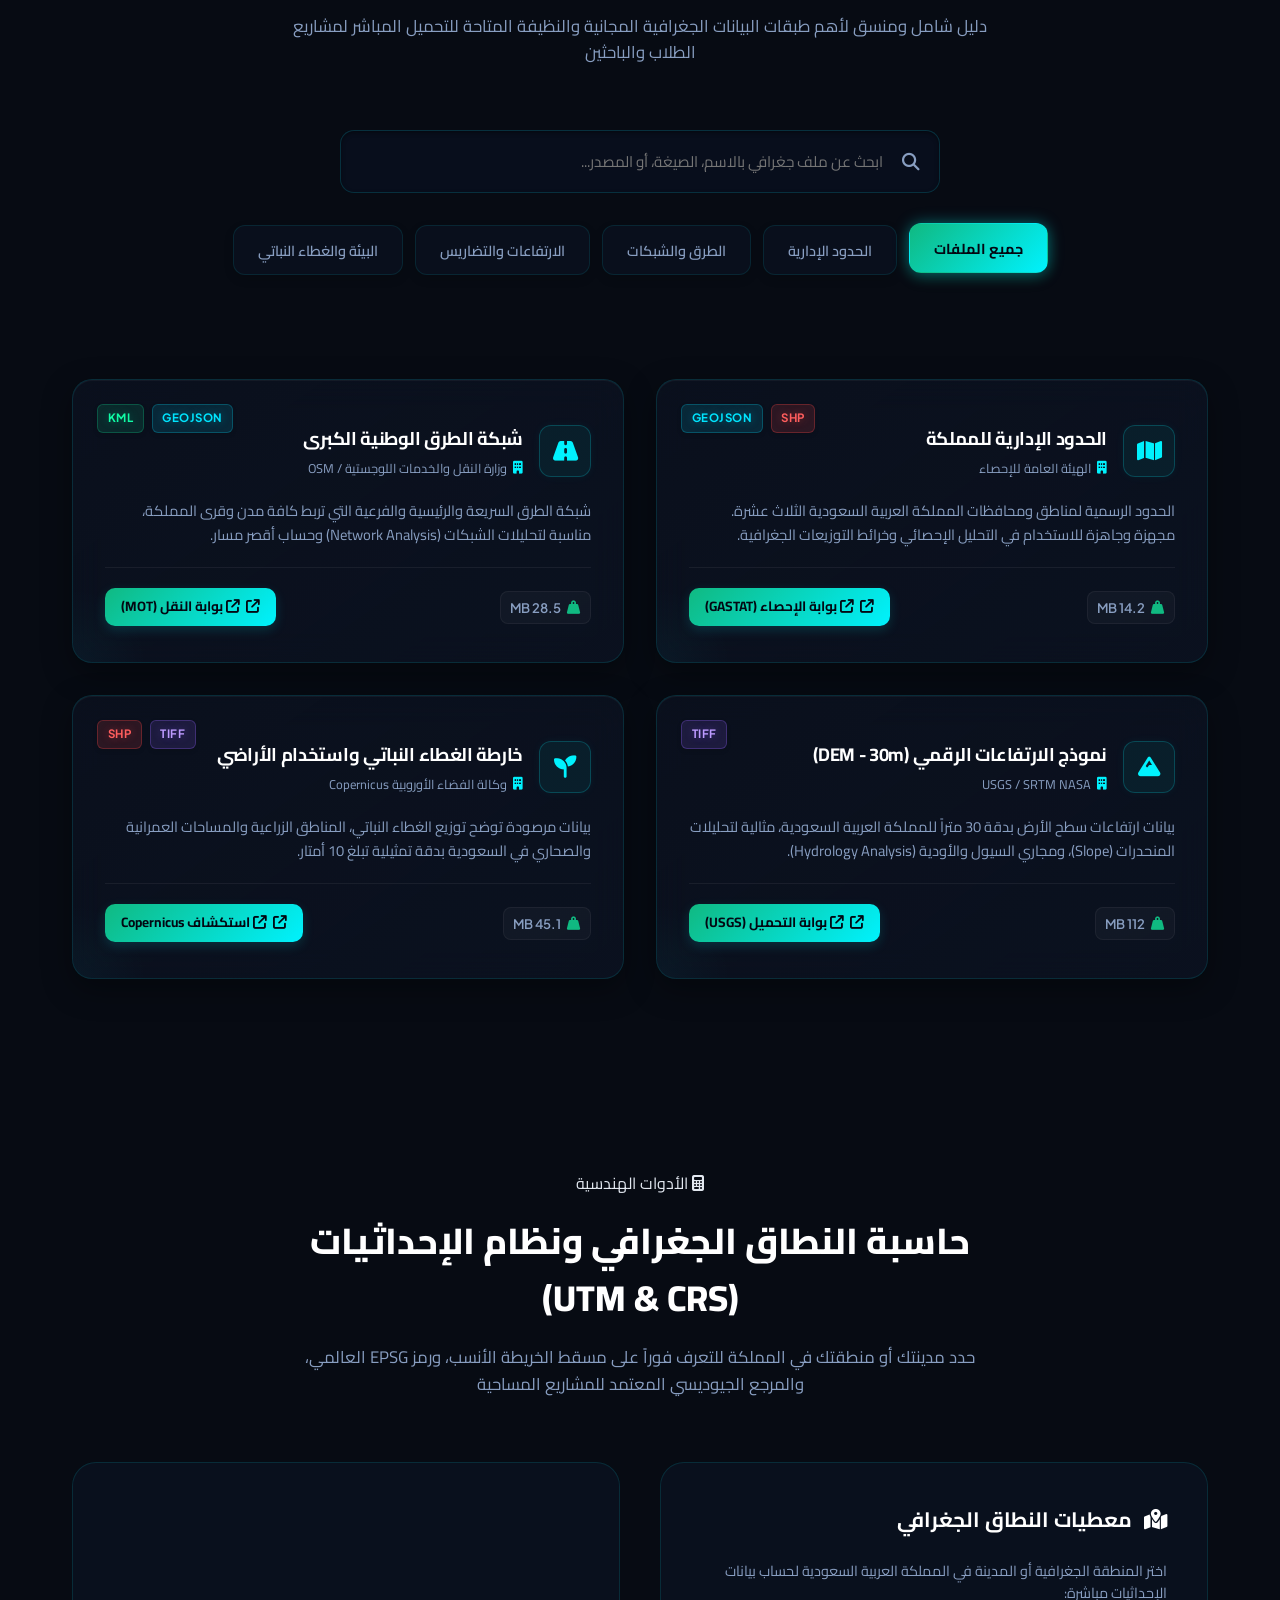
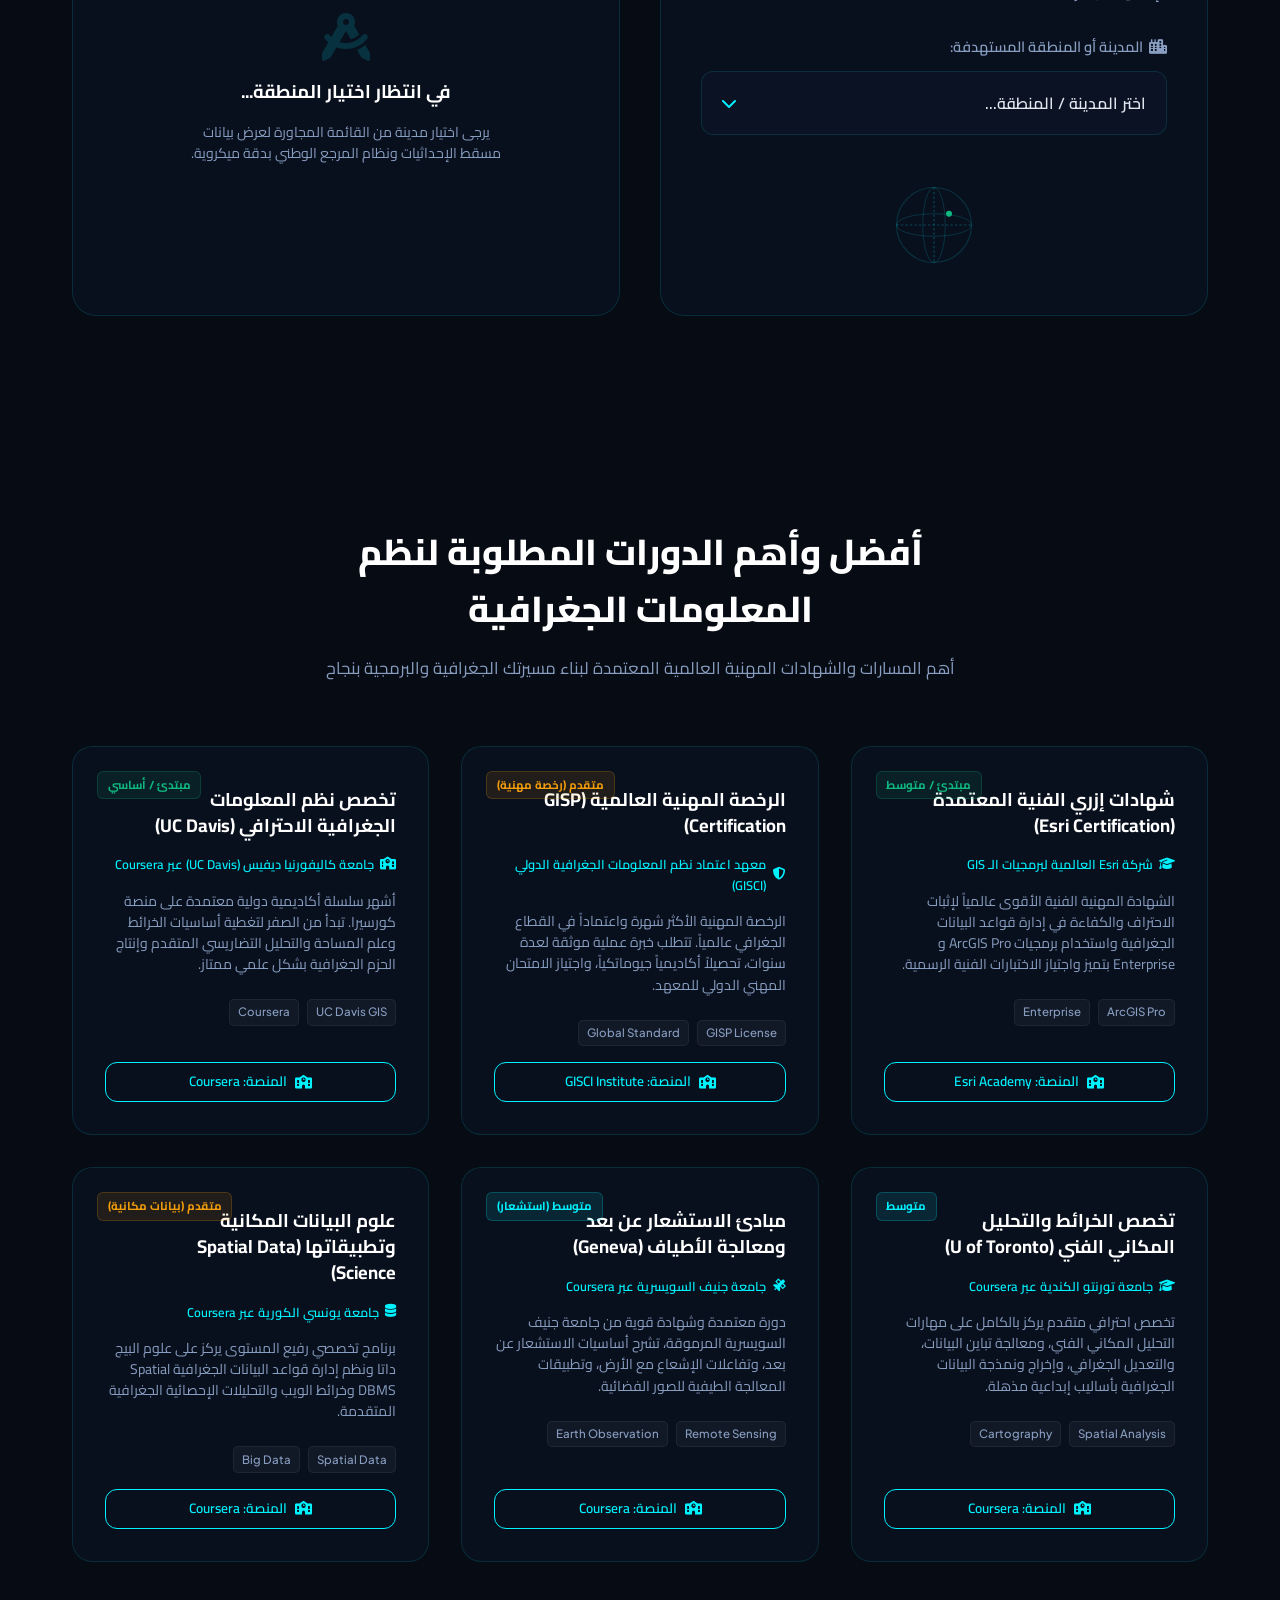
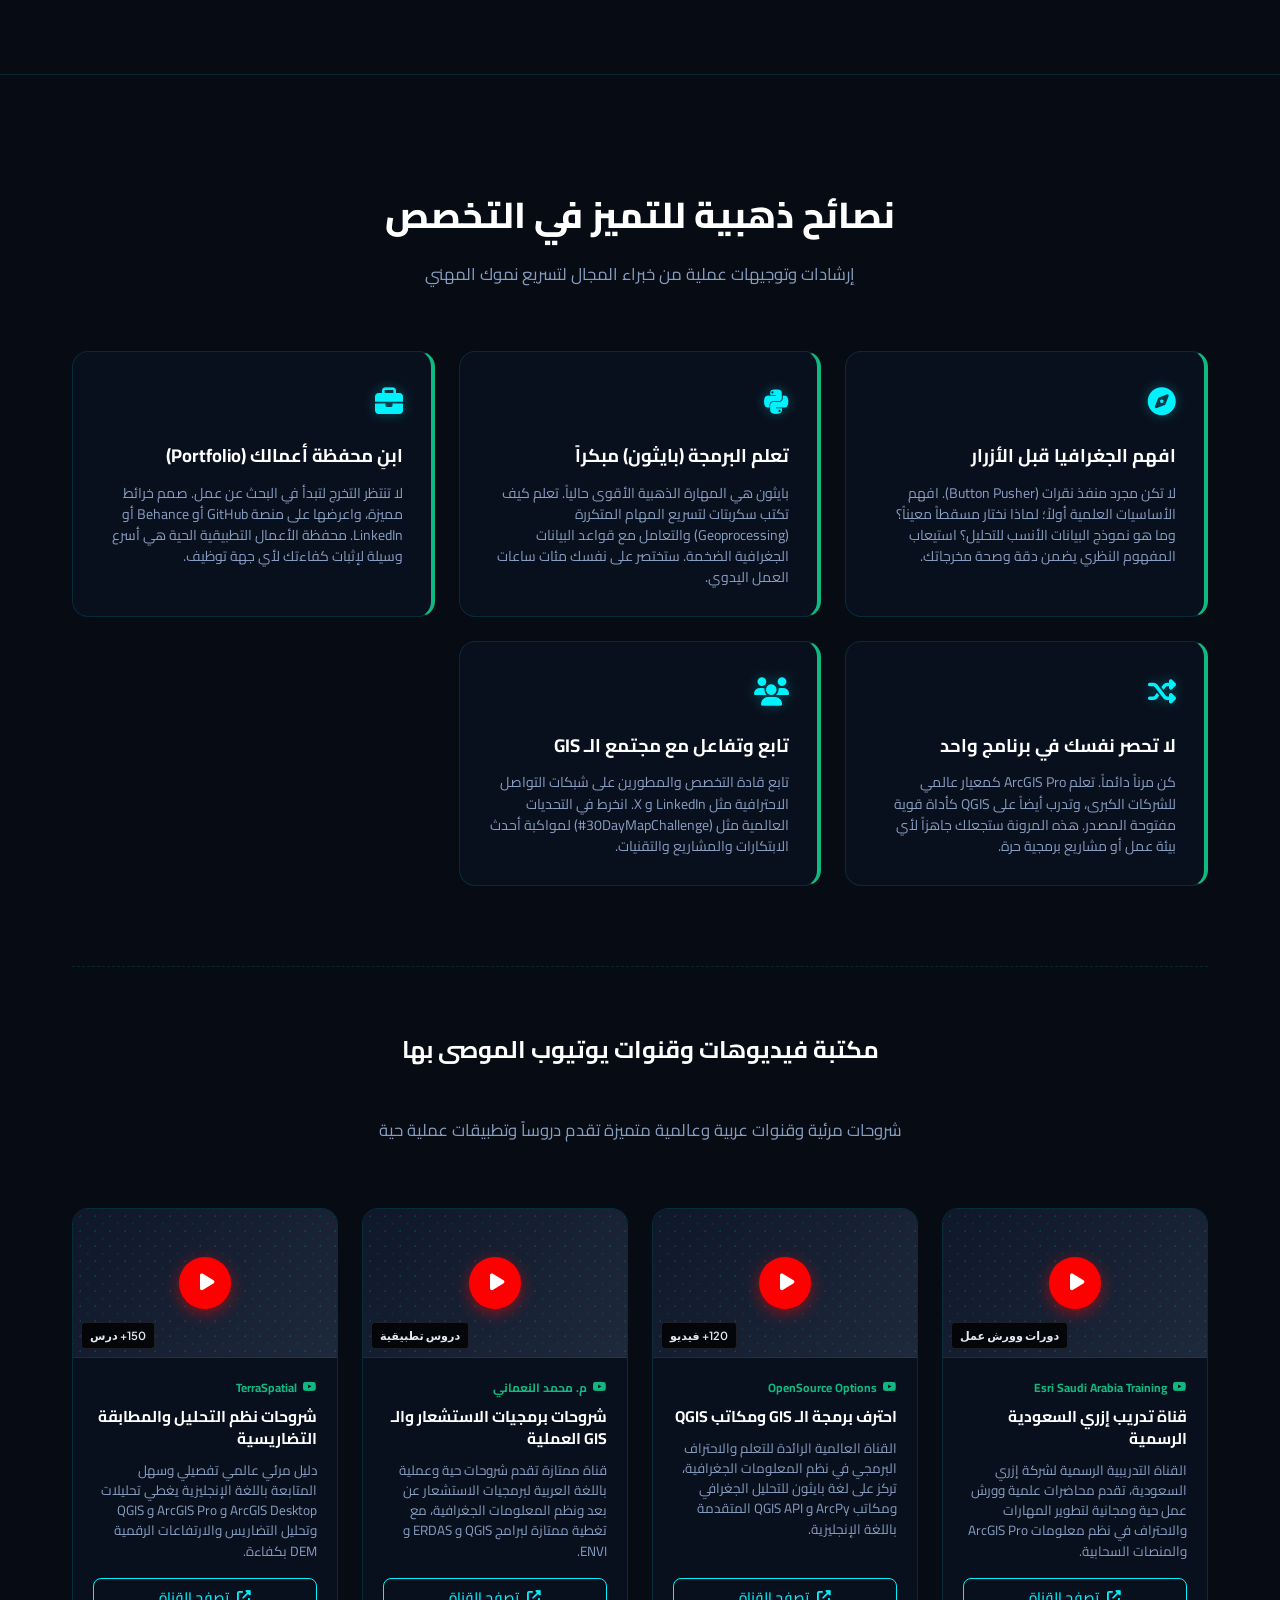
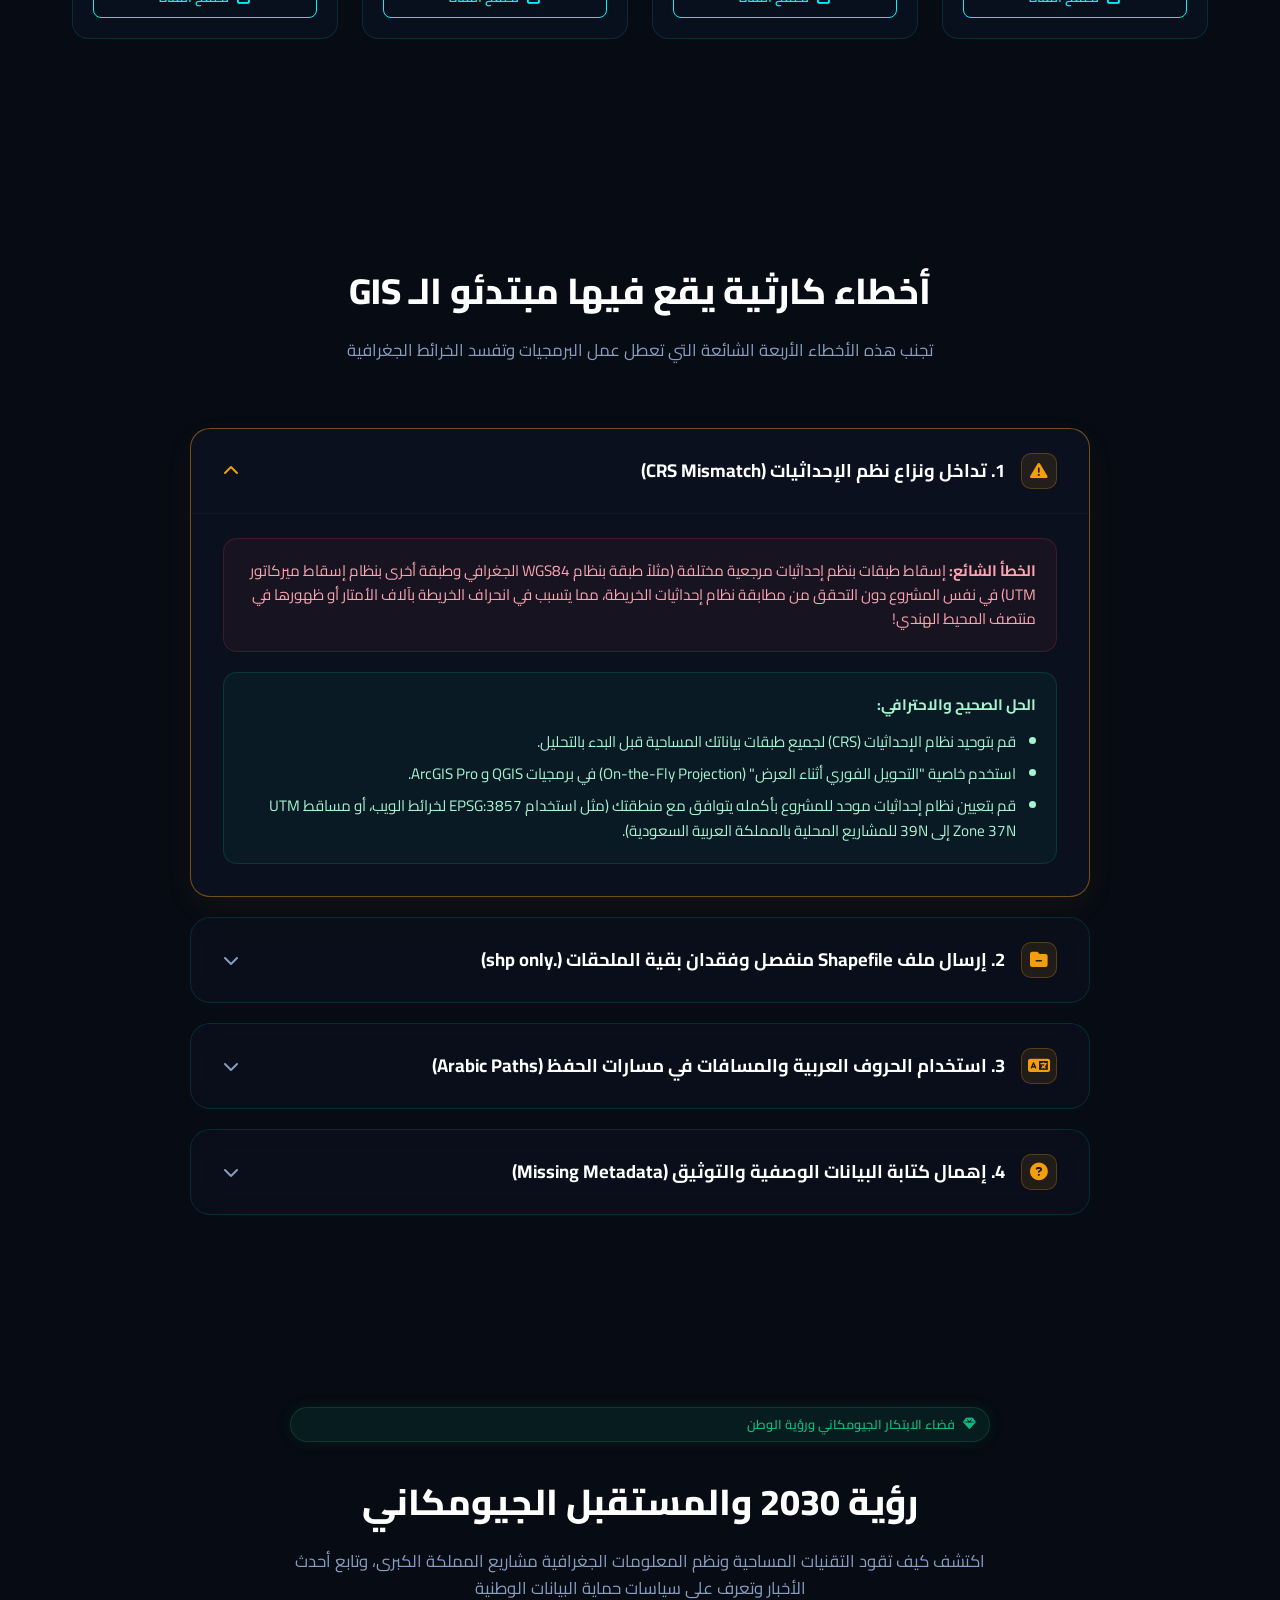
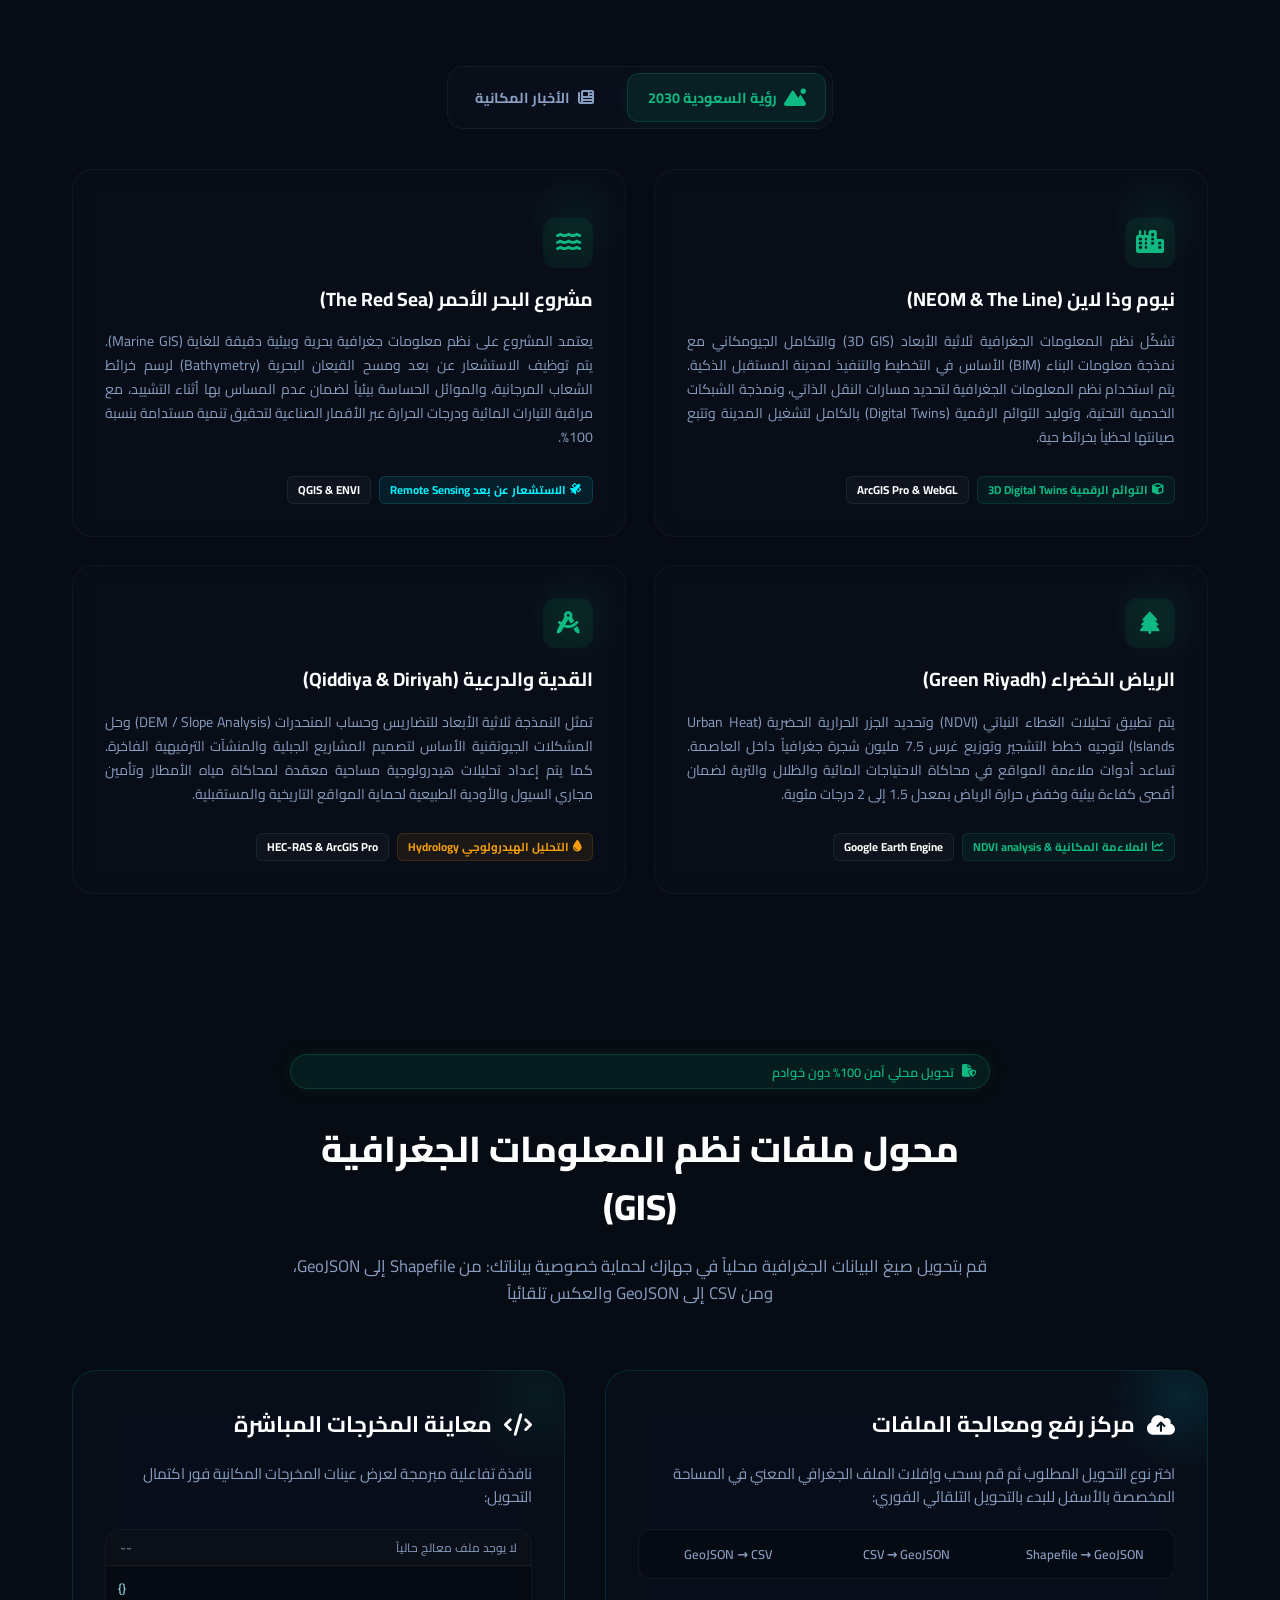
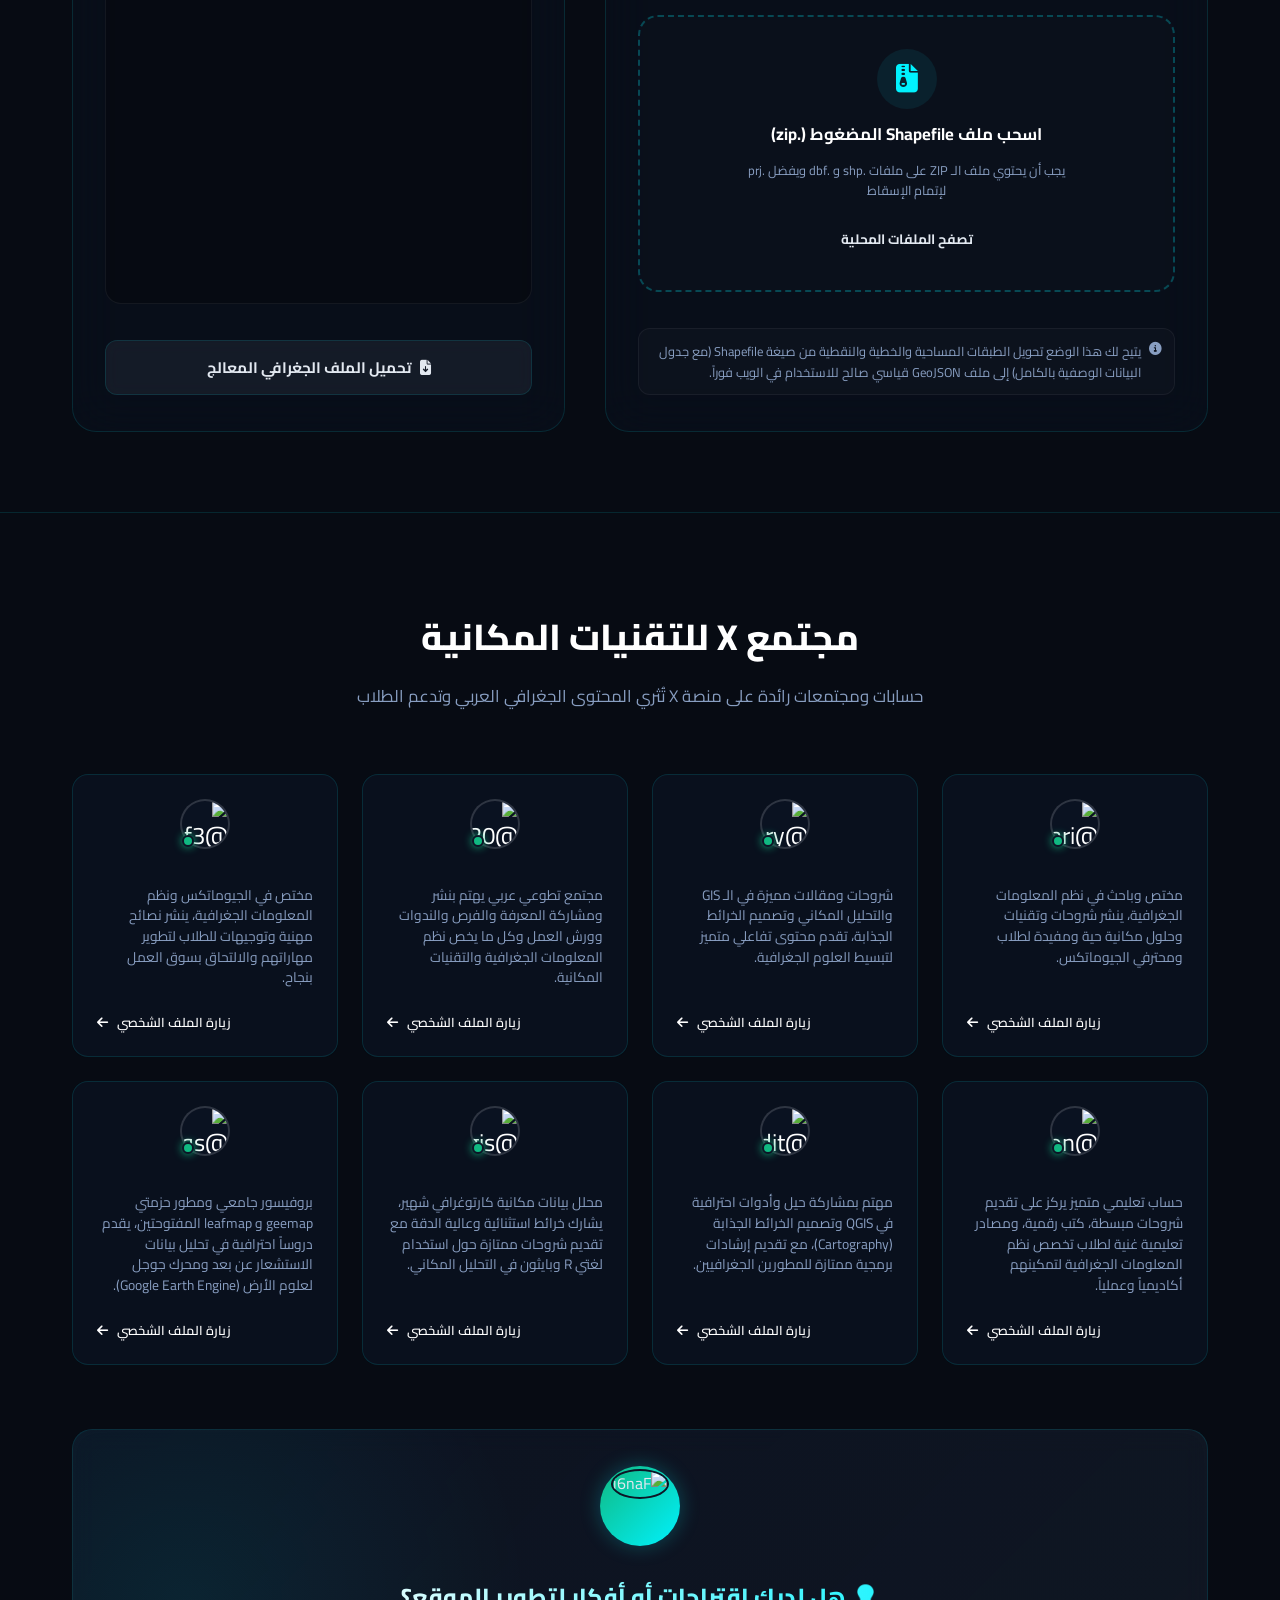
==== commit 59178f92: "feat: add owner admin dashboard with maintenance toggle and analytics - Admin panel at /admin/ with " ====
--- a/index.html
+++ b/index.html
@@ -1744,5 +1744,36 @@
     <!-- Scripts -->
     <script src="translations.js?v=17.0"></script>
     <script src="app.js?v=17.0"></script>
+
+    <!-- ===== Maintenance mode check (managed from /admin) ===== -->
+    <script>
+    (function(){
+      // Fail-open: if this errors or the file is missing, the site loads normally.
+      fetch('maintenance.json?_=' + Date.now(), {cache:'no-store'})
+        .then(function(r){ return r.ok ? r.json() : null; })
+        .then(function(m){
+          if (!m || !m.enabled) return;
+          var msg = m.message || 'نعتذر، الموقع تحت الصيانة حالياً. نعود قريباً.';
+          var o = document.createElement('div');
+          o.setAttribute('dir','rtl');
+          o.style.cssText = 'position:fixed;inset:0;z-index:999999;display:flex;flex-direction:column;'
+            + 'align-items:center;justify-content:center;text-align:center;padding:24px;'
+            + "font-family:'Cairo','Tajawal',system-ui,sans-serif;color:#e2e8f0;"
+            + 'background:radial-gradient(circle at 30% 20%,rgba(16,185,129,.18),transparent 45%),'
+            + 'radial-gradient(circle at 80% 80%,rgba(0,242,254,.12),transparent 45%),#070b13;';
+          o.innerHTML =
+            '<div style="width:96px;height:96px;border-radius:28px;display:grid;place-items:center;'
+            + 'font-size:42px;margin-bottom:26px;background:linear-gradient(135deg,#d97706,#f59e0b);'
+            + 'box-shadow:0 12px 40px rgba(245,158,11,.4)">🛠️</div>'
+            + '<h1 style="font-size:30px;font-weight:800;margin:0 0 16px;color:#fff">الموقع تحت الصيانة</h1>'
+            + '<p style="font-size:18px;line-height:1.9;max-width:520px;color:#cbd5e1;margin:0">'
+            + msg.replace(/</g,'&lt;') + '</p>'
+            + '<div style="margin-top:32px;font-size:14px;color:#889ec1">بوابة نظم المعلومات الجغرافية</div>';
+          document.documentElement.style.overflow = 'hidden';
+          document.body.appendChild(o);
+        })
+        .catch(function(){ /* fail-open */ });
+    })();
+    </script>
 </body>
 </html>
